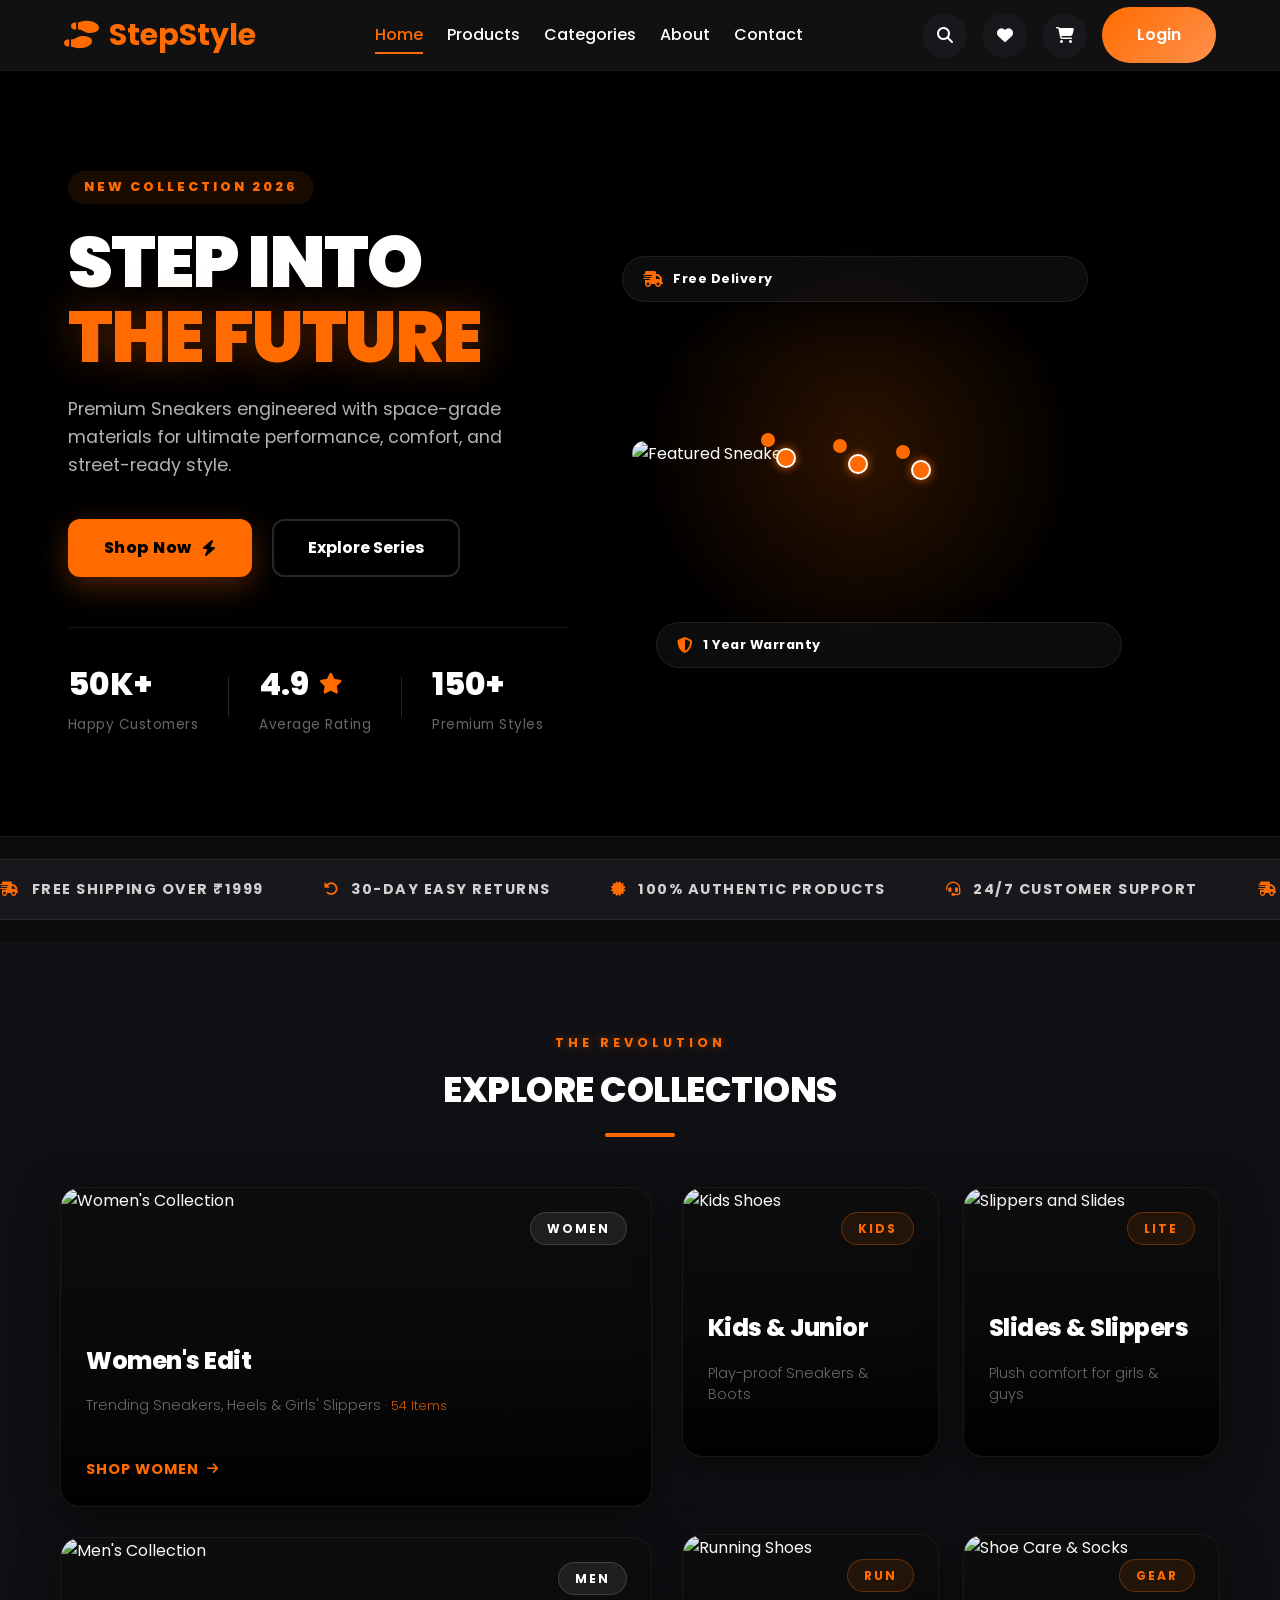
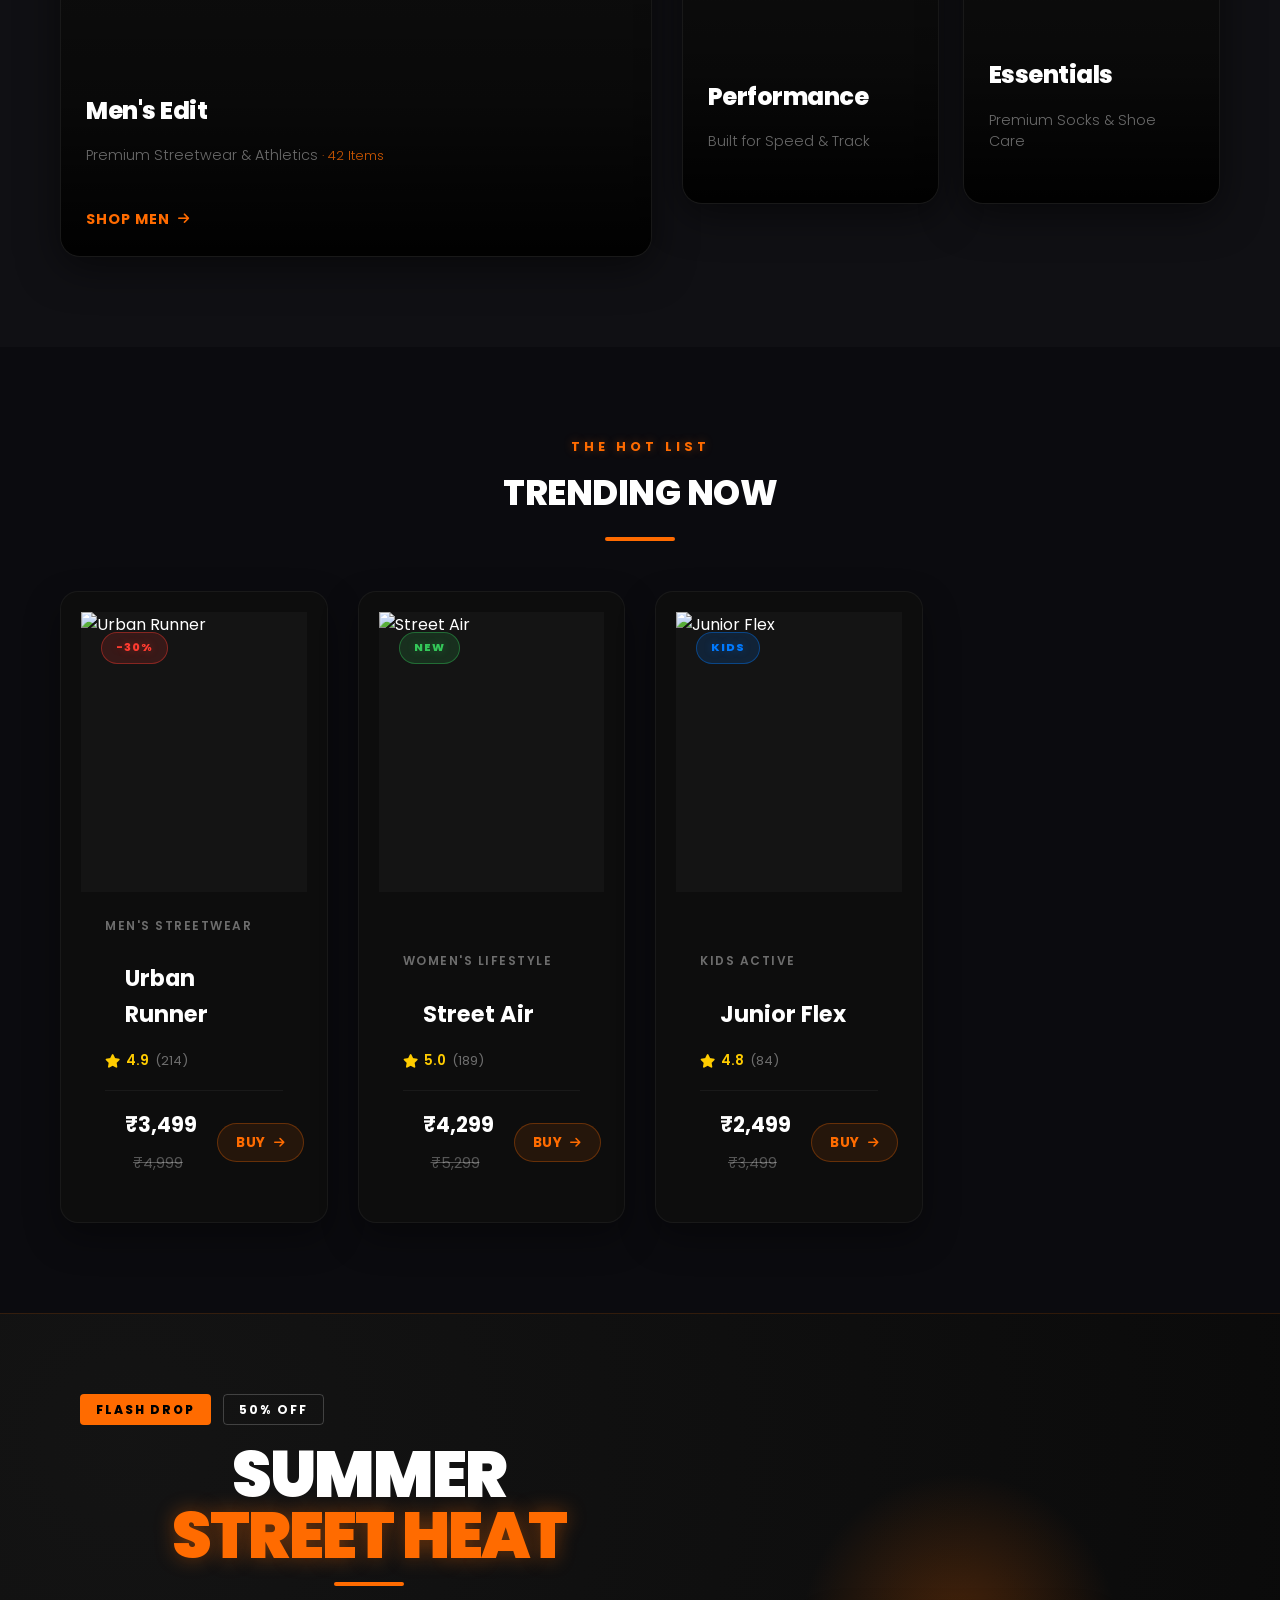
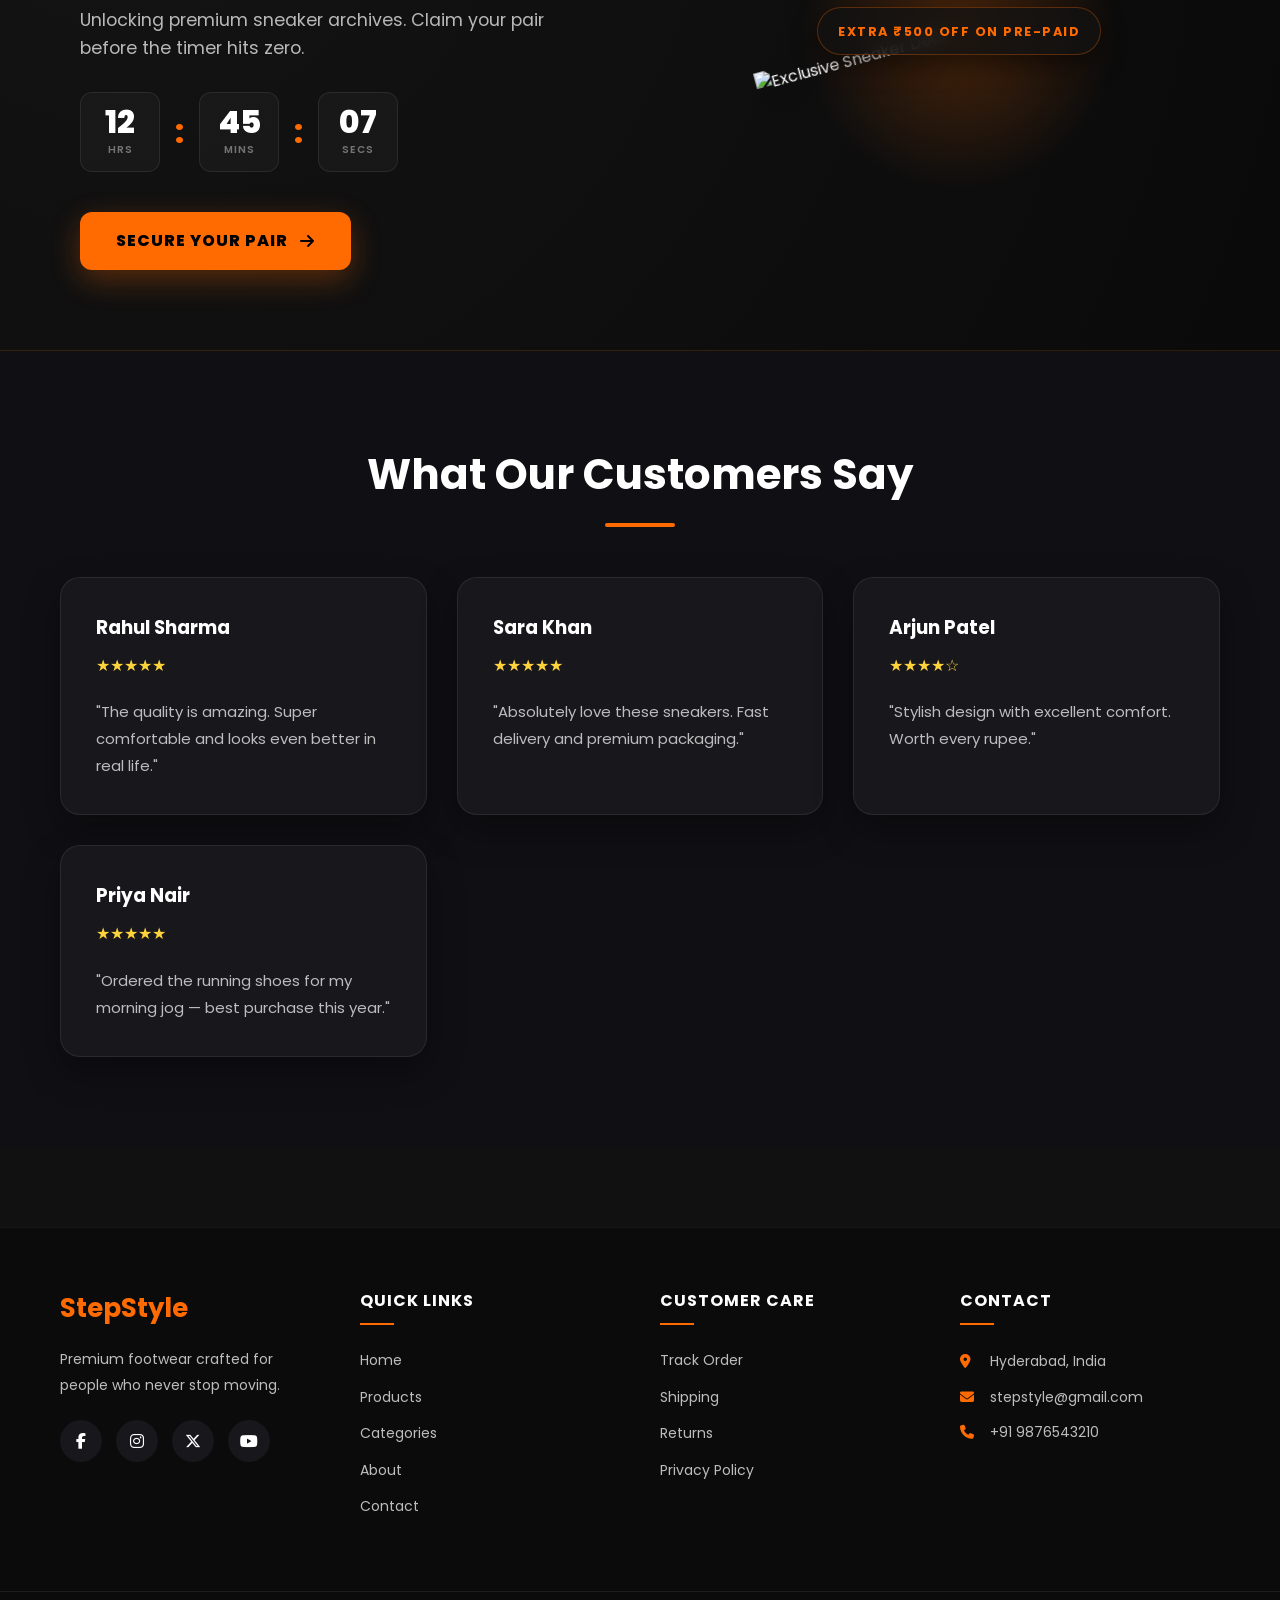
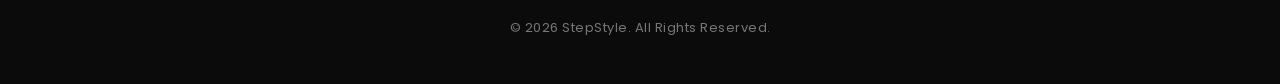
==== index.html @ 5928f80d "First submission commit" ====
<!DOCTYPE html>
<html lang="en">
<head>
    <meta charset="UTF-8">
    <meta name="viewport" content="width=device-width, initial-scale=1.0">
    <title>StepStyle | Premium Footwear</title>
    <link rel="stylesheet" href="style.css">
    <link rel="preconnect" href="https://fonts.googleapis.com">
    <link rel="preconnect" href="https://fonts.gstatic.com" crossorigin>
    <link href="https://fonts.googleapis.com/css2?family=Poppins:wght@300;400;500;600;700&display=swap" rel="stylesheet">
    <link rel="stylesheet" href="https://cdnjs.cloudflare.com/ajax/libs/font-awesome/6.5.2/css/all.min.css">
</head>
<body>

    <!-- ================= NAVBAR ================= -->
    <header class="main-header">
        <nav class="navbar" aria-label="Main Navigation">
            <div class="logo">
                <i class="fa-solid fa-shoe-prints"></i>
                <span>StepStyle</span>
            </div>

            <ul class="nav-links" id="navLinks">
                <li><a href="index.html" class="active">Home</a></li>
                <li><a href="products.html">Products</a></li>
                <li><a href="categories.html">Categories</a></li>
                <li><a href="about.html">About</a></li>
                <li><a href="contact.html">Contact</a></li>
            </ul>

            <div class="nav-actions">
                <button class="icon-btn" aria-label="Search">
                    <i class="fa-solid fa-magnifying-glass"></i>
                </button>
                <a href="wishlist.html" class="icon-btn" aria-label="Wishlist">
                    <i class="fa-solid fa-heart"></i>
                </a>
                <a href="cart.html" class="icon-btn" aria-label="Shopping Cart">
                    <i class="fa-solid fa-cart-shopping"></i>
                </a>
                <a href="login.html" class="btn login-btn">Login</a>
                <button class="menu-btn" id="menuBtn" aria-label="Toggle Menu">
                    <i class="fa-solid fa-bars"></i>
                </button>
            </div>
        </nav>
    </header>

    <!-- ================= HERO WITH INTERACTIVE HOTSPOTS ================= -->
    <section class="home-hero">
        <div class="home-hero-content">
            <span class="home-hero-tag">NEW COLLECTION 2026</span>
            <h1>Step Into<br><span class="highlight-orange">The Future</span></h1>
            <p>Premium Sneakers engineered with space-grade materials for ultimate performance, comfort, and street-ready style.</p>
            
            <div class="home-hero-buttons">
                <a href="products.html" class="btn-hero-primary">Shop Now <i class="fa-solid fa-bolt"></i></a>
                <a href="categories.html" class="btn-hero-secondary">Explore Series</a>
            </div>
            
            <div class="home-hero-stats">
                <div class="home-hero-stat">
                    <h3>50K+</h3>
                    <p>Happy Customers</p>
                </div>
                <div class="home-hero-stat-divider"></div>
                <div class="home-hero-stat">
                    <h3>4.9 <i class="fa-solid fa-star"></i></h3>
                    <p>Average Rating</p>
                </div>
                <div class="home-hero-stat-divider"></div>
                <div class="home-hero-stat">
                    <h3>150+</h3>
                    <p>Premium Styles</p>
                </div>
            </div>
        </div>

        <!-- Visual Showcase Area -->
        <div class="home-hero-visual">
            <div class="home-hero-glow"></div>
            
            <div class="hotspot-wrapper">
                <!-- Main Showcased Sneaker -->
                <img src="https://images.unsplash.com/photo-1595950653106-6c9ebd614d3a?auto=format&fit=crop&w=900&q=80" alt="Featured Sneaker" class="home-hero-shoe">
                
                <!-- Hotspot 1: Ankle Support -->
                <div class="hotspot" style="top: 28%; left: 32%;">
                    <div class="hotspot-pulse"></div>
                    <div class="hotspot-trigger"></div>
                    <div class="hotspot-tooltip">
                        <h6>Smart Ankle Collar</h6>
                        <p>Adaptive memory foam cushioning.</p>
                    </div>
                </div>

                <!-- Hotspot 2: Lacing system -->
                <div class="hotspot" style="top: 52%; left: 48%;">
                    <div class="hotspot-pulse"></div>
                    <div class="hotspot-trigger"></div>
                    <div class="hotspot-tooltip">
                        <h6>Dynamic Lacing</h6>
                        <p>Tension-distributing lock system.</p>
                    </div>
                </div>

                <!-- Hotspot 3: Sole -->
                <div class="hotspot" style="top: 76%; left: 62%;">
                    <div class="hotspot-pulse"></div>
                    <div class="hotspot-trigger"></div>
                    <div class="hotspot-tooltip">
                        <h6>Responsive Air Sole</h6>
                        <p>270-degree high-impact absorption.</p>
                    </div>
                </div>
            </div>

            <!-- Floating Badges -->
            <div class="home-floating-badge home-badge-top">
                <i class="fa-solid fa-truck-fast"></i>
                <span>Free Delivery</span>
            </div>
            <div class="home-floating-badge home-badge-bottom">
                <i class="fa-solid fa-shield-halved"></i>
                <span>1 Year Warranty</span>
            </div>
        </div>
    </section>

    <!-- ================= PREMIUM MARQUEE STRIP ================= -->
    <div class="marquee-wrapper">
        <div class="marquee">
            <div class="marquee-track">
                <span><i class="fa-solid fa-truck-fast"></i> Free Shipping Over ₹1999</span>
                <span><i class="fa-solid fa-rotate-left"></i> 30-Day Easy Returns</span>
                <span><i class="fa-solid fa-certificate"></i> 100% Authentic Products</span>
                <span><i class="fa-solid fa-headset"></i> 24/7 Customer Support</span>
                <!-- Duplicated for infinite seamless loop -->
                <span><i class="fa-solid fa-truck-fast"></i> Free Shipping Over ₹1999</span>
                <span><i class="fa-solid fa-rotate-left"></i> 30-Day Easy Returns</span>
                <span><i class="fa-solid fa-certificate"></i> 100% Authentic Products</span>
                <span><i class="fa-solid fa-headset"></i> 24/7 Customer Support</span>
            </div>
        </div>
    </div>
    
    <!-- ================= HYPER-COOL CATEGORIES ================= -->
    <section class="categories" id="categories">
        <div class="container">
            <div class="section-header-cool">
                <span class="cool-tag">THE REVOLUTION</span>
                <h2>Explore Collections</h2>
            </div>
            
            <div class="category-editorial-layout">
                <!-- LEFT SIDE: Main Featured Audiences -->
                <div class="category-main-featured">
                    <!-- Women's Collection -->
                    <article class="category-card card-half-height premium-glass">
                        <img src="https://images.unsplash.com/photo-1543163521-1bf539c55dd2?auto=format&fit=crop&w=800&q=80" alt="Women's Collection">
                        <div class="glow-overlay"></div>
                        <span class="editorial-badge">WOMEN</span>
                        <div class="category-info">
                            <h3>Women's Edit</h3>
                            <p>Trending Sneakers, Heels &amp; Girls' Slippers <span class="count">· 54 Items</span></p>
                            <a href="products.html?target=women" class="btn-link-neon">Shop Women <i class="fa-solid fa-arrow-right"></i></a>
                        </div>
                    </article>

                    <!-- Men's Collection -->
                    <article class="category-card card-half-height premium-glass">
                        <img src="https://images.unsplash.com/photo-1491553895911-0055eca6402d?auto=format&fit=crop&w=800&q=80" alt="Men's Collection">
                        <div class="glow-overlay"></div>
                        <span class="editorial-badge">MEN</span>
                        <div class="category-info">
                            <h3>Men's Edit</h3>
                            <p>Premium Streetwear &amp; Athletics <span class="count">· 42 Items</span></p>
                            <a href="products.html?target=men" class="btn-link-neon">Shop Men <i class="fa-solid fa-arrow-right"></i></a>
                        </div>
                    </article>
                </div>

                <!-- RIGHT SIDE: Specialty Sub-Grid -->
                <div class="category-sub-grid">
                    <!-- Kids & Girls Footwear -->
                    <article class="category-card premium-glass">
                        <img src="https://images.unsplash.com/photo-1519457431-44ccd64a579b?auto=format&fit=crop&w=600&q=80" alt="Kids Shoes">
                        <div class="glow-overlay"></div>
                        <span class="editorial-badge badge-sub">KIDS</span>
                        <div class="category-info">
                            <h3>Kids &amp; Junior</h3>
                            <p>Play-proof Sneakers &amp; Boots</p>
                        </div>
                    </article>

                    <!-- Slippers, Slides & Loungewear -->
                    <article class="category-card premium-glass">
                        <img src="https://images.unsplash.com/photo-1603487742131-4160ec999306?auto=format&fit=crop&w=600&q=80" alt="Slippers and Slides">
                        <div class="glow-overlay"></div>
                        <span class="editorial-badge badge-sub">LITE</span>
                        <div class="category-info">
                            <h3>Slides &amp; Slippers</h3>
                            <p>Plush comfort for girls &amp; guys</p>
                        </div>
                    </article>

                    <!-- Athletic / Running -->
                    <article class="category-card premium-glass">
                        <img src="https://images.unsplash.com/photo-1542291026-7eec264c27ff?auto=format&fit=crop&w=600&q=80" alt="Running Shoes">
                        <div class="glow-overlay"></div>
                        <span class="editorial-badge badge-sub">RUN</span>
                        <div class="category-info">
                            <h3>Performance</h3>
                            <p>Built for Speed &amp; Track</p>
                        </div>
                    </article>

                    <!-- Accessories & Care -->
                    <article class="category-card premium-glass">
                        <img src="https://images.unsplash.com/photo-1607522370275-f14206abe5d3?auto=format&fit=crop&w=600&q=80" alt="Shoe Care & Socks">
                        <div class="glow-overlay"></div>
                        <span class="editorial-badge badge-sub">GEAR</span>
                        <div class="category-info">
                            <h3>Essentials</h3>
                            <p>Premium Socks &amp; Shoe Care</p>
                        </div>
                    </article>
                </div>
            </div>
        </div>
    </section>
  
    <!-- ================= HYPER-COOL TRENDING DECK ================= -->
    <section class="products">
        <div class="container">
            <div class="section-header-cool">
                <span class="cool-tag">THE HOT LIST</span>
                <h2>Trending Now</h2>
            </div>

            <div class="product-grid">
                <!-- CARD 1: Urban Runner -->
                <article class="product-card premium-glass">
                    <div class="product-thumb">
                        <img src="https://images.unsplash.com/photo-1542291026-7eec264c27ff?auto=format&fit=crop&w=600&q=80" alt="Urban Runner">
                        <div class="glow-overlay"></div>
                        <span class="product-badge sale-badge">-30%</span>
                        
                        <div class="product-actions-panel">
                            <button class="action-circle-btn wishlist-btn" aria-label="Add to Wishlist"
                                    data-name="Urban Runner" data-price="3499" data-category="Sneakers"
                                    data-image="https://images.unsplash.com/photo-1542291026-7eec264c27ff?auto=format&fit=crop&w=600&q=80">
                                <i class="fa-solid fa-heart"></i>
                            </button>
                            <button class="action-circle-btn quick-add-btn" aria-label="Quick Add">
                                <i class="fa-solid fa-bag-shopping"></i>
                            </button>
                        </div>
                    </div>

                    <div class="product-info-cool">
                        <span class="product-category-tag">MEN'S STREETWEAR</span>
                        <h3>Urban Runner</h3>
                        <div class="stars-cool">
                            <i class="fa-solid fa-star"></i> 4.9 <span class="review-count">(214)</span>
                        </div>
                        <div class="price-row-cool">
                            <p class="price-cool">₹3,499 <span class="old-price">₹4,999</span></p>
                            <a href="product-details.html?id=1" class="btn-buy-neon">Buy <i class="fa-solid fa-arrow-right"></i></a>
                        </div>
                    </div>
                </article>

                <!-- CARD 2: Street Air -->
                <article class="product-card premium-glass">
                    <div class="product-thumb">
                        <img src="https://images.unsplash.com/photo-1595950653106-6c9ebd614d3a?auto=format&fit=crop&w=600&q=80" alt="Street Air">
                        <div class="glow-overlay"></div>
                        <span class="product-badge new-badge">NEW</span>
                        
                        <div class="product-actions-panel">
                            <button class="action-circle-btn wishlist-btn" aria-label="Add to Wishlist"
                                    data-name="Street Air" data-price="4299" data-category="Sneakers"
                                    data-image="https://images.unsplash.com/photo-1595950653106-6c9ebd614d3a?auto=format&fit=crop&w=600&q=80">
                                <i class="fa-solid fa-heart"></i>
                            </button>
                            <button class="action-circle-btn quick-add-btn" aria-label="Quick Add">
                                <i class="fa-solid fa-bag-shopping"></i>
                            </button>
                        </div>
                    </div>

                    <div class="product-info-cool">
                        <span class="product-category-tag">WOMEN'S LIFESTYLE</span>
                        <h3>Street Air</h3>
                        <div class="stars-cool">
                            <i class="fa-solid fa-star"></i> 5.0 <span class="review-count">(189)</span>
                        </div>
                        <div class="price-row-cool">
                            <p class="price-cool">₹4,299 <span class="old-price">₹5,299</span></p>
                            <a href="product-details.html?id=2" class="btn-buy-neon">Buy <i class="fa-solid fa-arrow-right"></i></a>
                        </div>
                    </div>
                </article>

                <!-- CARD 3: Junior Flex -->
                <article class="product-card premium-glass">
                    <div class="product-thumb">
                        <img src="https://images.unsplash.com/photo-1608231387042-66d1773070a5?auto=format&fit=crop&w=600&q=80" alt="Junior Flex">
                        <div class="glow-overlay"></div>
                        <span class="product-badge kids-badge">KIDS</span>
                        
                        <div class="product-actions-panel">
                            <button class="action-circle-btn wishlist-btn" aria-label="Add to Wishlist"
                                    data-name="Junior Flex" data-price="2499" data-category="Kids"
                                    data-image="https://images.unsplash.com/photo-1608231387042-66d1773070a5?auto=format&fit=crop&w=600&q=80">
                                <i class="fa-solid fa-heart"></i>
                            </button>
                            <button class="action-circle-btn quick-add-btn" aria-label="Quick Add">
                                <i class="fa-solid fa-bag-shopping"></i>
                            </button>
                        </div>
                    </div>

                    <div class="product-info-cool">
                        <span class="product-category-tag">KIDS ACTIVE</span>
                        <h3>Junior Flex</h3>
                        <div class="stars-cool">
                            <i class="fa-solid fa-star"></i> 4.8 <span class="review-count">(84)</span>
                        </div>
                        <div class="price-row-cool">
                            <p class="price-cool">₹2,499 <span class="old-price">₹3,499</span></p>
                            <a href="product-details.html?id=3" class="btn-buy-neon">Buy <i class="fa-solid fa-arrow-right"></i></a>
                        </div>
                    </div>
                </article>
            </div>
        </div>
    </section>

    <!-- ================= HYPER-COOL INTERACTIVE OFFER ================= -->
    <section class="offer-banner-cool">
        <div class="offer-split-grid">
            <!-- Left Side: Interactive Hype Copy & Countdown -->
            <div class="offer-content-cool">
                <div class="offer-badge-row">
                    <span class="offer-tag-neon">FLASH DROP</span>
                    <span class="offer-tag-outline">50% OFF</span>
                </div>
                <h2>SUMMER<br><span class="highlight-text">STREET HEAT</span></h2>
                <p>Unlocking premium sneaker archives. Claim your pair before the timer hits zero.</p>
                
                <!-- Live Countdown Timer -->
                <div class="countdown-container">
                    <div class="countdown-box">
                        <span id="hours" class="time-num">12</span>
                        <span class="time-label">HRS</span>
                    </div>
                    <div class="countdown-divider">:</div>
                    <div class="countdown-box">
                        <span id="minutes" class="time-num">45</span>
                        <span class="time-label">MINS</span>
                    </div>
                    <div class="countdown-divider">:</div>
                    <div class="countdown-box">
                        <span id="seconds" class="time-num">09</span>
                        <span class="time-label">SECS</span>
                    </div>
                </div>

                <a href="products.html?sale=true" class="btn-offer-neon">
                    Secure Your Pair <i class="fa-solid fa-arrow-right"></i>
                </a>
            </div>

            <!-- Right Side: Graphic Visual Element -->
            <div class="offer-visual-cool">
                <div class="halo-glow"></div>
                <img src="https://images.unsplash.com/photo-1606107557195-0e29a4b5b4aa?auto=format&fit=crop&w=800&q=80" alt="Exclusive Sneaker Deal" class="offer-shoe-img">
                <div class="discount-pill">
                    <span>EXTRA ₹500 OFF ON PRE-PAID</span>
                </div>
            </div>
        </div>
    </section>

    <!-- ================= REVIEWS ================= -->
    <section class="reviews">
        <div class="container">
            <h2>What Our Customers Say</h2>
            <div class="review-grid">
                <div class="review-card">
                    <h3>Rahul Sharma</h3>
                    <div class="stars">★★★★★</div>
                    <p>"The quality is amazing. Super comfortable and looks even better in real life."</p>
                </div>
                <div class="review-card">
                    <h3>Sara Khan</h3>
                    <div class="stars">★★★★★</div>
                    <p>"Absolutely love these sneakers. Fast delivery and premium packaging."</p>
                </div>
                <div class="review-card">
                    <h3>Arjun Patel</h3>
                    <div class="stars">★★★★☆</div>
                    <p>"Stylish design with excellent comfort. Worth every rupee."</p>
                </div>
                <div class="review-card">
                    <h3>Priya Nair</h3>
                    <div class="stars">★★★★★</div>
                    <p>"Ordered the running shoes for my morning jog — best purchase this year."</p>
                </div>
            </div>
        </div>
    </section>

    <!-- ================= FOOTER ================= -->
    <footer class="main-footer">
        <div class="footer-container">
            <div class="footer-box">
                <h2>StepStyle</h2>
                <p>Premium footwear crafted for people who never stop moving.</p>
                <div class="social-icons">
                    <a href="#" aria-label="Facebook"><i class="fab fa-facebook-f"></i></a>
                    <a href="#" aria-label="Instagram"><i class="fab fa-instagram"></i></a>
                    <a href="#" aria-label="Twitter"><i class="fab fa-x-twitter"></i></a>
                    <a href="#" aria-label="YouTube"><i class="fab fa-youtube"></i></a>
                </div>
            </div>
            <div class="footer-box">
                <h3>Quick Links</h3>
                <a href="index.html">Home</a>
                <a href="products.html">Products</a>
                <a href="categories.html">Categories</a>
                <a href="about.html">About</a>
                <a href="contact.html">Contact</a>
            </div>
            <div class="footer-box">
                <h3>Customer Care</h3>
                <a href="#">Track Order</a>
                <a href="#">Shipping</a>
                <a href="#">Returns</a>
                <a href="#">Privacy Policy</a>
            </div>
            <div class="footer-box">
                <h3>Contact</h3>
                <p><i class="fa-solid fa-location-dot"></i> Hyderabad, India</p>
                <p><i class="fa-solid fa-envelope"></i> stepstyle@gmail.com</p>
                <p><i class="fa-solid fa-phone"></i> +91 9876543210</p>
            </div>
        </div>
        <hr>
        <p class="copyright">© 2026 StepStyle. All Rights Reserved.</p>
    </footer>

    <script src="script.js"></script>
</body>
</html>
---- style.css ----
/*==================================================
            STEPSTYLE PREMIUM CSS
            COMPLETE UNIFIED STYLESHEET
==================================================*/

@import url('https://fonts.googleapis.com/css2?family=Poppins:wght@300;400;500;600;700;800&display=swap');

/*====================
        RESET
=====================*/
*{ margin: 0; padding: 0; box-sizing: border-box; }
html{ scroll-behavior: smooth; }
body{ font-family: 'Poppins', sans-serif; background: #0B0B0F; color: #ffffff; overflow-x: hidden; }

:root{
    --primary: #ff6b00;
    --primary-light: #ff914d;
    --dark: #0B0B0F;
    --card: #17171C;
    --card2: #1F1F25;
    --text: #ffffff;
    --gray: #bdbdbd;
    --border: rgba(255, 255, 255, .08);
    --shadow: 0 15px 35px rgba(0, 0, 0, .35);
}

.container{ width: 90%; max-width: 1280px; margin: auto; }
section{ padding: 90px 0; }
img{ width: 100%; display: block; }
a{ text-decoration: none; }
ul{ list-style: none; }
h1, h2, h3{ font-weight: 700; }
p{ color: var(--gray); line-height: 1.7; }

/*====================
        NAVBAR
=====================*/
.main-header{
    position: fixed; top: 0; left: 0; width: 100%; z-index: 999;
    background: rgba(11, 11, 15, .80);
    backdrop-filter: blur(18px);
    -webkit-backdrop-filter: blur(18px);
    border-bottom: 1px solid var(--border);
}
.navbar{
    width: 90%; max-width: 1280px; margin: auto; height: 80px;
    display: flex; justify-content: space-between; align-items: center;
}
.logo{ display: flex; align-items: center; gap: 10px; color: var(--primary); font-size: 30px; font-weight: 700; }
.logo i{ font-size: 28px; }
.nav-links{ display: flex; gap: 35px; }
.nav-links a{ color: white; position: relative; transition: .3s; font-weight: 500; }
.nav-links a::after{
    content: ""; position: absolute; left: 0; bottom: -8px; width: 0; height: 2px;
    background: var(--primary); transition: .3s;
}
.nav-links a:hover{ color: var(--primary); }
.nav-links a:hover::after, .nav-links a.active::after{ width: 100%; }
.nav-links a.active{ color: var(--primary); }
.nav-actions{ display: flex; align-items: center; gap: 15px; }
.icon-btn{
    width: 45px; height: 45px; border: none; border-radius: 50%; background: var(--card);
    color: white; cursor: pointer; transition: .35s; display: inline-flex;
    justify-content: center; align-items: center; font-size: 16px;
}
.icon-btn:hover{ background: var(--primary); transform: translateY(-3px); }
.login-btn{
    padding: 12px 28px; border: none; border-radius: 50px;
    background: linear-gradient(135deg, var(--primary), var(--primary-light));
    color: white; cursor: pointer; font-weight: 600; transition: .35s; text-align: center;
}
.login-btn:hover{ transform: translateY(-4px); box-shadow: 0 15px 30px rgba(255, 107, 0, .35); }
.menu-btn{ display: none; color: white; font-size: 24px; background: none; border: none; cursor: pointer; }

@media(max-width: 900px){
    .menu-btn{ display: block; }
    .nav-links{
        position: fixed; top: 80px; left: 0; width: 100%; background: #101014;
        flex-direction: column; align-items: center; gap: 0;
        max-height: 0; overflow: hidden; transition: .35s;
    }
    .nav-links.active{ max-height: 400px; padding: 20px 0; }
    .nav-links li{ width: 100%; text-align: center; padding: 12px 0; }
}

/*====================
    MARQUEE STRIP
=====================*/
.marquee{
    background: var(--card);
    border-top: 1px solid var(--border);
    border-bottom: 1px solid var(--border);
    overflow: hidden;
    padding: 18px 0;
}
.marquee-track{ display: flex; gap: 60px; width: max-content; animation: scroll-marquee 22s linear infinite; }
.marquee-track span{
    display: flex; align-items: center; gap: 10px; font-size: 14px; font-weight: 500;
    color: var(--gray); white-space: nowrap;
}
.marquee-track span i{ color: var(--primary); }
@keyframes scroll-marquee{ from{ transform: translateX(0); } to{ transform: translateX(-50%); } }

/*====================
       BUTTONS
=====================*/
.btn{
    display: inline-block; padding: 15px 35px; border-radius: 50px; font-weight: 600;
    transition: .35s; cursor: pointer; text-align: center;
    background: linear-gradient(135deg, var(--primary), var(--primary-light));
    color: white; border: none;
}
.btn:hover{ transform: translateY(-4px); box-shadow: 0 15px 30px rgba(255, 107, 0, .35); }

.btn-outline{
    display: inline-block; padding: 15px 35px; border-radius: 50px; font-weight: 600;
    text-align: center; cursor: pointer; transition: .35s;
    border: 2px solid white; color: white; background: transparent;
}
.btn-outline:hover{ background: white; color: black; transform: translateY(-4px); }

/*====================
      SECTION TITLE
=====================*/
section h2{ text-align: center; font-size: 42px; margin-bottom: 50px; position: relative; }
section h2::after{
    content: ""; width: 70px; height: 4px; background: var(--primary);
    display: block; margin: 15px auto 0; border-radius: 20px;
}

/*====================
     CATEGORIES
=====================*/
.categories{ background: #101014; }
.category-grid{ display: grid; grid-template-columns: repeat(auto-fit, minmax(280px, 1fr)); gap: 30px; }
.category-card{
    position: relative; background: var(--card); border-radius: 20px; overflow: hidden;
    transition: .35s; border: 1px solid var(--border); box-shadow: var(--shadow); cursor: pointer;
}
.category-card:hover{ transform: translateY(-12px); }
.category-card img{ width: 100%; height: 240px; object-fit: cover; transition: .4s; }
.category-card:hover img{ transform: scale(1.08); }
.category-info{ padding: 20px; }
.category-info h3{ padding: 0 0 5px; font-size: 22px; }
.category-info p{ margin-bottom: 15px; font-size: 14px; }

/*====================
     PRODUCTS
=====================*/
.products{ background: #0B0B0F; }
.product-grid{ display: grid; grid-template-columns: repeat(auto-fit, minmax(280px, 1fr)); gap: 35px; }
.product-card{
    position: relative; background: var(--card); border-radius: 22px; overflow: hidden;
    border: 1px solid var(--border); transition: .35s; box-shadow: var(--shadow); cursor: pointer;
}
.product-card:hover{ transform: translateY(-12px); box-shadow: 0 25px 45px rgba(255, 107, 0, .15); }
.product-card img{ width: 100%; height: 280px; object-fit: cover; transition: .45s; }
.product-card:hover img{ transform: scale(1.08); }
.product-card h3{ font-size: 24px; padding: 20px 20px 10px; }
.price{ color: var(--primary); font-size: 24px; font-weight: 700; padding: 0 20px; }
.rating{ padding: 15px 20px; color: #FFD43B; font-size: 18px; }
.product-card .btn{ margin: 20px; }
.product-info{ padding-bottom: 20px; }
.product-card p{ padding: 0 20px; }

.product-thumb{ position: relative; overflow: hidden; }
.wishlist-btn{
    position: absolute; top: 15px; right: 15px; width: 42px; height: 42px; border: none;
    border-radius: 50%; background: rgba(255,255,255,.92); color: #333; cursor: pointer;
    font-size: 16px; display: flex; align-items: center; justify-content: center; transition: .3s; z-index: 5;
}
.wishlist-btn:hover{ background: var(--primary); color: white; transform: scale(1.1); }
.wishlist-btn.active{ color: #ff3b30; }
.stars{ color: #FFD43B; padding: 15px 20px 0; font-size: 16px; }

.category-tag{
    display: inline-block; color: var(--primary); font-size: 12px; font-weight: 600;
    text-transform: uppercase; padding: 15px 20px 0;
}
.price-row{ display: flex; justify-content: space-between; align-items: center; padding: 10px 20px 0; }
.add-to-cart-btn{
    border: none; background: var(--primary); color: white; padding: 10px 18px;
    border-radius: 50px; cursor: pointer; font-weight: 600; transition: .3s;
}
.add-to-cart-btn:hover{ background: var(--primary-light); }
.view-btn{ margin: 15px 20px 20px; width: calc(100% - 40px); }
.no-products, .no-results, .empty-message{
    text-align: center; grid-column: 1 / -1; padding: 40px 0; color: var(--gray);
}

.category-card::before, .product-card::before{
    content: ""; position: absolute; inset: 0;
    background: linear-gradient(transparent, rgba(255, 255, 255, .02));
    opacity: 0; transition: .35s; pointer-events: none;
}
.category-card:hover::before, .product-card:hover::before{ opacity: 1; }

/*====================
     OFFER BANNER
=====================*/
.offer-banner h2{ font-size: 52px; color: white; margin-bottom: 20px; }
.offer-banner p{ color: white; font-size: 20px; margin-bottom: 30px; }
.offer .btn, .offer-banner .btn{ background: white; color: black; }
.offer .btn:hover, .offer-banner .btn:hover{ background: black; color: white; }

/*====================
      REVIEWS
=====================*/
.reviews{ background: #101014; }
.review-grid{ display: grid; grid-template-columns: repeat(auto-fit, minmax(280px, 1fr)); gap: 30px; }
.review-card{
    background: var(--card); border-radius: 20px; padding: 35px; border: 1px solid var(--border);
    transition: .35s; box-shadow: var(--shadow);
}
.review-card:hover{ transform: translateY(-10px); }
.review-card h3{ color: white; margin-bottom: 10px; }
.review-card .stars{ padding: 0; margin-bottom: 20px; }
.review-card p{ font-size: 15px; line-height: 1.8; }

/*====================
        FOOTER
=====================*/
.main-footer{ background: #090909; border-top: 1px solid var(--border); padding: 80px 0 0; }
.footer-container{
    width: 90%; max-width: 1280px; margin: 0 auto;
    display: grid; grid-template-columns: 1.5fr 1fr 1fr 1.2fr; gap: 50px;
}
.footer-box h2{ color: var(--primary); font-size: 26px; margin-bottom: 18px; }
.footer-box h3{
    color: white; font-size: 16px; text-transform: uppercase; letter-spacing: 1px;
    margin-bottom: 24px; position: relative; padding-bottom: 12px;
}
.footer-box h3::after{ content: ""; position: absolute; left: 0; bottom: 0; width: 34px; height: 2px; background: var(--primary); }
.footer-box p{ font-size: 14px; line-height: 1.8; margin-bottom: 10px; }
.footer-box a{ display: block; color: var(--gray); font-size: 14px; margin-bottom: 14px; transition: .3s; }
.footer-box a:hover{ color: var(--primary); padding-left: 6px; }
.footer-box p i{ color: var(--primary); width: 18px; margin-right: 8px; }
.social-icons{ display: flex; gap: 14px; margin-top: 22px; }
.social-icons a{
    width: 42px; height: 42px; display: flex; justify-content: center; align-items: center;
    border-radius: 50%; background: var(--card); color: white; font-size: 16px; margin-bottom: 0; transition: .3s;
}
.social-icons a:hover{ background: var(--primary); color: white; transform: translateY(-4px); padding-left: 0; }
.main-footer hr{ border: none; border-top: 1px solid var(--border); margin-top: 60px; }
.copyright{ text-align: center; padding: 25px 20px; color: #777; font-size: 13px; letter-spacing: .5px; }

@media(max-width: 900px){ .footer-container{ grid-template-columns: repeat(2, 1fr); gap: 40px; } }
@media(max-width: 600px){
    .footer-container{ grid-template-columns: 1fr; text-align: center; gap: 45px; }
    .footer-box h3::after{ left: 50%; transform: translateX(-50%); }
    .footer-box a:hover{ padding-left: 0; }
    .social-icons{ justify-content: center; }
}

/*====================
   BACK TO TOP BUTTON
=====================*/
.back-to-top.show{ opacity: 1; visibility: visible; }
.back-to-top:hover{ transform: translateY(-5px); }

/*==================================
        PRODUCTS PAGE
==================================*/
.page-title h1{ font-size: 52px; color: #fff; }
.page-title p{ color: #bdbdbd; margin-top: 10px; }
.filters select{
    padding: 15px 25px; border-radius: 50px; background: #17171C; color: white;
    border: 1px solid var(--border); cursor: pointer;
}
.search-box input{
    width: 100%; padding: 15px 50px 15px 20px; background: #17171C; border: 1px solid var(--border);
    color: white; border-radius: 50px; outline: none;
}
.search-box input:focus{ border-color: var(--primary); }
.search-box button{
    position: absolute; right: 8px; top: 50%; transform: translateY(-50%); width: 38px; height: 38px;
    border: none; border-radius: 50%; background: var(--primary); color: white; cursor: pointer;
    display: flex; align-items: center; justify-content: center;
}

/*==================================
        CATEGORY PAGE
==================================*/
.category-banner h1{ font-size: 60px; }
.category-grid{ margin-top: 60px; }

/*==================================
        PRODUCT DETAILS
==================================*/
.product-details{ width: 90%; max-width: 1300px; margin: 140px auto; display: grid; grid-template-columns: 1fr 1fr; gap: 60px; align-items: center; }
.product-gallery{ background: #17171C; padding: 30px; border-radius: 25px; }
.main-image{ width: 100%; height: 500px; object-fit: contain; }
.product-info h1{ font-size: 48px; margin-bottom: 20px; }
.product-info .price{ font-size: 38px; margin-bottom: 20px; padding: 0; }
.product-info p{ margin-bottom: 30px; padding: 0; }
.sizes{ display: flex; gap: 15px; margin-bottom: 30px; }
.sizes button{
    width: 55px; height: 55px; border: none; border-radius: 12px; background: #17171C;
    color: white; cursor: pointer; transition: .3s;
}
.sizes button:hover{ background: #ff6b00; }
.action-buttons{ display: flex; gap: 15px; flex-wrap: wrap; }
.cart-btn, .buy-btn{
    border: none; padding: 16px 32px; border-radius: 50px; cursor: pointer; font-weight: 600; transition: .3s;
}
.cart-btn{ background: #24242d; color: white; }
.cart-btn:hover{ background: #34343f; }
.buy-btn{ background: linear-gradient(135deg, var(--primary), var(--primary-light)); color: white; }
.buy-btn:hover{ transform: translateY(-4px); box-shadow: 0 15px 30px rgba(255, 107, 0, .35); }

/*==================================
        ABOUT PAGE
==================================*/
.about-section{ width: 90%; max-width: 1280px; margin: 130px auto; }
.about-container{ display: grid; grid-template-columns: 1fr 1fr; gap: 60px; align-items: center; }
.about-container img{ border-radius: 25px; }
.about-container h2{ text-align: left; margin-bottom: 25px; }
.about-container h2::after{ margin: 15px 0; }
.about-container p{ margin-bottom: 20px; }
.feature-grid{ margin-top: 60px; display: grid; grid-template-columns: repeat(auto-fit, minmax(240px, 1fr)); gap: 25px; }
.feature:hover{ transform: translateY(-8px); }
.feature i{ font-size: 42px; color: #ff6b00; margin-bottom: 20px; }
.stats-container{ display: flex; flex-wrap: wrap; justify-content: center; gap: 60px; }
.stat-item h2{ font-size: 48px; color: white; }
.stat-item p{ color: white; }

/*==================================
        CONTACT PAGE
==================================*/
.contact-card i{ font-size: 35px; color: #ff6b00; margin-bottom: 15px; }
.contact-form{ background: #17171C; padding: 40px; border-radius: 20px; max-width: 700px; margin: 40px auto 0; }
.contact-form input, .contact-form textarea{
    width: 100%; padding: 18px; margin-bottom: 20px; border: none; border-radius: 12px;
    background: #24242d; color: white; outline: none;
}
.contact-form textarea{ resize: none; height: 180px; }
.contact-form button{ border: none; }
.offer h2{ color: white; font-size: 38px; margin-bottom: 15px; }
.offer p{ color: white; margin-bottom: 25px; }
.newsletter-form input{ flex: 1; min-width: 240px; padding: 16px 20px; border-radius: 50px; border: none; outline: none; }

/*==================================
        LOGIN & SIGNUP
==================================*/
.auth-section{
    min-height: 100vh; display: flex; justify-content: center; align-items: center;
    padding: 120px 20px; background: linear-gradient(135deg, #0f0f0f, #191919);
}
.auth-box{
    width: 100%; max-width: 450px; background: #17171C; padding: 45px; border-radius: 25px;
    border: 1px solid var(--border); box-shadow: 0 20px 40px rgba(0, 0, 0, .35);
}
.auth-box h1{ text-align: center; margin-bottom: 10px; font-size: 40px; }
.auth-box p{ text-align: center; color: #aaa; margin-bottom: 30px; }
.auth-box input{
    width: 100%; padding: 16px; margin-bottom: 18px; background: #24242d; color: white;
    border: none; border-radius: 12px; outline: none;
}
.auth-box button{ width: 100%; border: none; }
.auth-box a{ color: #ff6b00; text-decoration: none; }
.auth-switch{ margin-top: 20px; text-align: center; }

/*==================================
              CART
==================================*/
.cart-card img{ width: 100px; height: 100px; object-fit: contain; border-radius: 10px; }
.cart-card h3{ margin-bottom: 8px; }
.cart-summary h2{ margin-bottom: 20px; }

/*==================================
             WISHLIST
==================================*/
.empty-cart .btn{ margin-top: 20px; }

/*==================================
            CHECKOUT
==================================*/
.checkout-section{ width: 90%; max-width: 1200px; margin: 130px auto; }
.back-link{ color: var(--gray); display: flex; align-items: center; gap: 8px; }
.back-link:hover{ color: var(--primary); }
.checkout-box h2{ margin-bottom: 25px; text-align: left; }
.checkout-box h2::after{ display: none; }
.checkout-box input{
    width: 100%; padding: 16px; margin-bottom: 20px; background: #24242d; border: none;
    border-radius: 10px; color: white;
}
.place-order{
    width: 100%; border: none; background: linear-gradient(135deg, var(--primary), var(--primary-light));
    color: white; padding: 16px; border-radius: 50px; font-weight: 600; cursor: pointer; margin-top: 20px;
}
.order-item img{ width: 55px; height: 55px; object-fit: contain; border-radius: 8px; }

/*==================================
             LOADER
==================================*/
.loader::after{
    content: ""; width: 70px; height: 70px; border-radius: 50%;
    border: 6px solid rgba(255, 255, 255, .15); border-top: 6px solid #ff6b00;
    animation: spin 1s linear infinite;
}
@keyframes spin{ to{ transform: rotate(360deg); } }

/*==================================
            RESPONSIVE
==================================*/
@media(max-width: 900px){
    .product-details, .about-container, .contact-container, .checkout-container{ grid-template-columns: 1fr; }
    .main-image{ height: 350px; }
    .category-banner h1, .page-title h1{ font-size: 40px; }
    .auth-box{ padding: 30px; }
}

@media(max-width: 768px){
    .hero h1{ font-size: 48px; }
    .newsletter-form input{ width: 100%; }
}
/*====================
   CATEGORY & PRODUCT — HOVER POLISH
=====================*/
.category-overlay i{
    font-size: 40px;
    color: var(--primary);
}
.category-card:hover .category-overlay{ opacity: 1; }

.count{
    color: var(--primary);
    font-size: 13px;
}

.review-count{
    color: var(--gray);
    font-size: 13px;
}

.product-thumb:hover .quick-add{ transform: translateY(0); }
.price span{
    display: inline-block;
    font-size: 15px;
    font-weight: 400;
    color: var(--gray);
    text-decoration: line-through;
    margin-left: 8px;
}


.filters select {
    padding: 10px 16px;
}

.hero-glow {
    position: absolute;
    top: 50%;
    right: 8%;
    width: 480px;
    height: 480px;
    background: radial-gradient(circle, rgba(255,95,31,0.35) 0%, transparent 70%);
    transform: translateY(-50%);
    pointer-events: none;
    z-index: 0;
}


fp4 { transform: rotate(8deg) translateY(-10px); animation-delay: 1.2s; }

@keyframes stepIn {
    from { opacity: 0; }
    to { opacity: 0.7; }
}



.hero h1 {
    font-family: 'Anton', sans-serif;
    font-size: clamp(48px, 7vw, 88px);
    line-height: 0.95;
    letter-spacing: 1px;
    margin: 14px 0 20px;
    color: #f5f1ea;
}

.hero h1 span {
    color: #ff5f1f;
    -webkit-text-stroke: 1px #ff5f1f;
}

.hero p {
    font-size: 17px;
    color: #b8b6b0;
    max-width: 420px;
    margin-bottom: 32px;
}


.btn-outline-hero:hover {
    background: #f5f1ea;
    color: #0d0d10;
}


.hero-shoe img {
    width: 100%;
    border-radius: 16px;
    box-shadow: 0 30px 60px rgba(0,0,0,0.5);
}


@keyframes float {
    0%, 100% { transform: translateY(-50%) rotate(-8deg); }
    50% { transform: translateY(-58%) rotate(-6deg); }
}

@media (max-width: 900px) {

    @keyframes float { 0%,100% { transform: none; } 50% { transform: translateY(-8px); } }
}

@media (prefers-reduced-motion: reduce) {
    .hero-shoe, .fp { animation: none; opacity: 1; }
}

.cat-hero .hero-overlay {
    position: absolute;
    inset: 0;
    background: linear-gradient(180deg, rgba(11,11,15,.55) 0%, rgba(11,11,15,.88) 100%);
}

.cat-hero .hero-content {
    position: relative;
    z-index: 2;
    max-width: 640px;
    margin: 0 auto;
}

.cat-hero .hero-tag {
    color: var(--primary);
    letter-spacing: 3px;
    font-size: 13px;
    font-weight: 600;
}

.cat-hero h1 {
    font-size: 56px;
    margin: 14px 0 16px;
    color: #fff;
}

.cat-hero h1 span {
    color: var(--primary);
}

.cat-hero p {
    font-size: 17px;
    margin-bottom: 30px;
}


.cat-hero-strip span {
    display: flex;
    align-items: center;
    gap: 8px;
    background: rgba(23,23,28,.85);
    backdrop-filter: blur(8px);
    border: 1px solid var(--border);
    padding: 10px 20px;
    border-radius: 50px;
    font-size: 14px;
    font-weight: 500;
    color: #fff;
    transition: .3s;
}

.cat-hero-strip span:hover {
    border-color: var(--primary);
    color: var(--primary);
    transform: translateY(-3px);
}

.cat-hero-strip i {
    color: var(--primary);
    font-size: 14px;
}


.cat-hero-stats h3 {
    font-size: 32px;
    color: var(--primary);
    display: flex;
    align-items: center;
    justify-content: center;
    gap: 6px;
}

.cat-hero-stats h3 i {
    font-size: 18px;
    color: #FFD43B;
}

.cat-hero-stats p {
    font-size: 13px;
    color: var(--gray);
    margin-top: 4px;
}


@media (max-width: 768px) {
    .cat-hero h1 { font-size: 38px; }
    .cat-hero-stats h3 { font-size: 24px; }
}
.home-hero {
    min-height: 640px;
    display: flex;
    align-items: center;
    justify-content: space-between;
    gap: 40px;
    padding-top: 130px;
    padding-bottom: 60px;
    background: var(--dark);
}

.home-hero-content {
    max-width: 650px;
    padding-left: 5%;
}

.home-hero-tag {
    color: var(--primary);
    letter-spacing: 3px;
    font-size: 13px;
    font-weight: 600;
}

.home-hero h1 {
    font-size: clamp(36px, 5vw, 64px);
    line-height: 1.1;
    margin: 14px 0 20px;
    color: #fff;
}

.home-hero p {
    font-size: 18px;
    margin-bottom: 35px;
}

.home-hero-buttons {
    display: flex;
    gap: 20px;
    flex-wrap: wrap;
}

.home-hero-stats {
    display: flex;
    gap: 40px;
    margin-top: 45px;
    flex-wrap: wrap;
}

.home-hero-stat h3 {
    font-size: 30px;
    color: var(--primary);
    display: flex;
    align-items: center;
    gap: 6px;
}

.home-hero-stat h3 i { font-size: 18px; color: #FFD43B; }

.home-hero-stat p {
    font-size: 13px;
    color: var(--gray);
    margin-top: 4px;
}

.home-hero-visual {
    position: relative;
    flex: 1;
    max-width: 480px;
    display: flex;
    align-items: center;
    justify-content: center;
    padding-right: 5%;
}

.home-hero-glow {
    position: absolute;
    width: 340px;
    height: 340px;
    background: radial-gradient(circle, rgba(255,107,0,.35), transparent 70%);
    border-radius: 50%;
    filter: blur(10px);
    animation: pulse-glow 4s ease-in-out infinite;
}

@keyframes pulse-glow {
    0%, 100% { transform: scale(1); opacity: .8; }
    50% { transform: scale(1.08); opacity: 1; }
}

.home-hero-shoe {
    position: relative;
    width: 100%;
    max-width: 420px;
    filter: drop-shadow(0 25px 40px rgba(0,0,0,.5));
    animation: float-shoe 5s ease-in-out infinite;
    border-radius: 20px;
}

@keyframes float-shoe {
    0%, 100% { transform: translateY(0px) rotate(-2deg); }
    50% { transform: translateY(-18px) rotate(2deg); }
}

.home-floating-badge {
    position: absolute;
    display: flex;
    align-items: center;
    gap: 10px;
    background: rgba(23,23,28,.9);
    backdrop-filter: blur(10px);
    border: 1px solid var(--border);
    padding: 12px 18px;
    border-radius: 50px;
    box-shadow: var(--shadow);
    font-size: 13px;
    font-weight: 600;
}

.home-floating-badge i { color: var(--primary); font-size: 16px; }
.home-badge-top { top: 10%; left: -10px; animation: float-badge 4s ease-in-out infinite; }
.home-badge-bottom { bottom: 12%; right: -10px; animation: float-badge 4s ease-in-out infinite reverse; }

@keyframes float-badge {
    0%, 100% { transform: translateY(0); }
    50% { transform: translateY(-12px); }
}

@media (max-width: 1024px) {
    .home-hero-visual { display: none; }
}

@media (max-width: 768px) {
    .home-hero { flex-direction: column; text-align: center; padding-top: 110px; padding-bottom: 50px; min-height: auto; }
    .home-hero-content { padding-left: 20px; padding-right: 20px; }
    .home-hero-stats { justify-content: center; gap: 25px; }
    .home-hero-buttons { justify-content: center; }
}
/* ==========================================================================
   ADVANCED ABOUT PAGE DESIGN RULES
   ========================================================================== */

/* Typography & Layout Shared Bases */
.section-title {
    font-size: 2.5rem;
    color: var(--text-white, #fff);
    text-align: center;
    position: relative;
    margin-bottom: 50px;
    font-weight: 700;
}

.section-title::after {
    content: '';
    position: absolute;
    bottom: -12px;
    left: 50%;
    transform: translateX(-50%);
    width: 60px;
    height: 4px;
    background: var(--primary, #ff6b00);
    border-radius: 2px;
}

/* About Company Block Improvements */
.about-image-wrapper {
    position: relative;
    overflow: hidden;
    border-radius: 16px;
}

.about-image-wrapper::before {
    content: '';
    position: absolute;
    inset: 0;
    border: 2px solid var(--primary, #ff6b00);
    border-radius: 16px;
    transform: translate(12px, 12px);
    z-index: -1;
    transition: transform 0.4s ease;
}

.about-container:hover .about-image-wrapper::before {
    transform: translate(0px, 0px);
}

.about-text-content h2 {
    font-size: 2.8rem;
    font-weight: 700;
    background: linear-gradient(90deg, #fff, var(--text-gray, #a0a0ab));
    -webkit-background-clip: text;
    background-clip: text; /* Standard property for modern browsers */
    -webkit-text-fill-color: transparent;
}

.about-text-content .explore-btn {
    display: inline-block;
    margin-top: 15px;
    padding: 12px 30px;
    background: var(--primary, #ff6b00);
    color: #fff;
    font-weight: 500;
    border-radius: 6px;
    transition: all 0.3s ease;
}

.about-text-content .explore-btn:hover {
    background: var(--primary-hover, #e05e00);
    transform: translateY(-2px);
    box-shadow: 0 5px 15px rgba(255, 107, 0, 0.4);
}

/* Mission / Vision / Values Cards refinement */
.feature-icon-box {
    width: 70px;
    height: 70px;
    background: rgba(255, 107, 0, 0.1);
    border-radius: 50%;
    display: flex;
    align-items: center;
    justify-content: center;
    margin: 0 auto 20px;
    transition: background 0.3s ease;
}

.feature:hover .feature-icon-box {
    background: var(--primary, #ff6b00);
}

.feature:hover .feature-icon-box i {
    color: #fff !important;
}

/* Why Choose Us Section Refactoring */
.why-choose-us {
    padding: 80px 0;
    background: #09090b;
}

.perks-grid {
    display: grid;
    grid-template-columns: repeat(auto-fit, minmax(280px, 1fr));
    gap: 30px;
    max-width: 1200px;
    margin: 0 auto;
    padding: 0 20px;
}

.perk-card {
    background: var(--card-bg, #17171c);
    padding: 40px 30px;
    border-radius: 12px;
    text-align: center;
    border: 1px solid rgba(255, 255, 255, 0.03);
    transition: all 0.3s cubic-bezier(0.25, 0.8, 0.25, 1);
}

.perk-card:hover {
    transform: translateY(-8px);
    border-color: rgba(255, 107, 0, 0.3);
    box-shadow: 0 15px 30px rgba(0, 0, 0, 0.4);
}

.perk-card i {
    font-size: 42px;
    color: var(--primary, #ff6b00);
    margin-bottom: 20px;
}

.perk-card h3 {
    color: var(--text-white, #fff);
    font-size: 1.4rem;
    margin-bottom: 12px;
}

.perk-card p {
    color: var(--text-gray, #a0a0ab);
    font-size: 0.95rem;
    line-height: 1.6;
}

/* Stats Section Layout Cleanup */
.stats-section {
    padding: 60px 0;
    background: linear-gradient(90deg, #111115 0%, #1c1c24 50%, #111115 100%);
    border-top: 1px solid rgba(255, 255, 255, 0.05);
    border-bottom: 1px solid rgba(255, 255, 255, 0.05);
}

.stat-number {
    display: block;
    font-size: 3.5rem;
    font-weight: 700;
    color: var(--primary, #ff6b00);
    line-height: 1.1;
    margin-bottom: 5px;
}

/* Team Section Layout Refactoring */
.team-section {
    padding: 90px 0;
    background: var(--bg-dark, #0f0f12);
}

.team-grid {
    display: grid;
    grid-template-columns: repeat(auto-fit, minmax(280px, 1fr));
    gap: 35px;
    max-width: 1200px;
    margin: 0 auto;
    padding: 0 20px;
}

.team-card {
    background: var(--card-bg, #17171c);
    border-radius: 16px;
    padding: 35px 25px;
    text-align: center;
    border: 1px solid rgba(255, 255, 255, 0.02);
    transition: all 0.3s ease;
}

.team-card:hover {
    transform: translateY(-5px);
    border-color: rgba(255, 107, 0, 0.2);
}

.member-img-box {
    width: 130px;
    height: 130px;
    margin: 0 auto 25px;
    border-radius: 50%;
    padding: 5px;
    border: 2px dashed rgba(255, 107, 0, 0.4);
    transition: transform 0.5s ease;
}

.team-card:hover .member-img-box {
    transform: rotate(360deg);
    border-color: var(--primary, #ff6b00);
}

.member-img-box img {
    width: 100%;
    height: 100%;
    object-fit: cover;
    border-radius: 50%;
}

.team-card h3 {
    color: var(--text-white, #fff);
    font-size: 1.35rem;
    margin-bottom: 4px;
}

.member-role {
    color: var(--primary, #ff6b00);
    font-size: 0.9rem;
    font-weight: 500;
    letter-spacing: 1px;
    text-transform: uppercase;
    margin-bottom: 12px;
}

.member-desc {
    color: var(--text-gray, #a0a0ab);
    font-size: 0.95rem;
    line-height: 1.5;
}
/* ==========================================================================
   CONTACT PAGE RE-STYLED COMPONENT RULES
   ========================================================================== */

/* 1. Hero Block */
.contact-hero-banner {
    position: relative;
    padding: 100px 20px 80px;
    background-color: #0b0b0e;
    background-image: radial-gradient(at 0% 0%, rgba(255, 107, 0, 0.08) 0px, transparent 50%), 
                      radial-gradient(at 100% 100%, rgba(28, 28, 36, 0.4) 0px, transparent 70%);
    text-align: center;
    border-bottom: 1px solid rgba(255, 255, 255, 0.03);
}

.hero-text-box {
    position: relative;
    max-width: 750px;
    margin: 0 auto;
    z-index: 2;
}

.hero-sub {
    font-size: 0.85rem;
    font-weight: 600;
    letter-spacing: 2px;
    color: var(--primary, #ff6b00);
    text-transform: uppercase;
    display: inline-block;
    margin-bottom: 12px;
}

.hero-text-box h1 {
    font-size: 3.2rem;
    font-weight: 700;
    color: #fff;
    line-height: 1.2;
    margin-bottom: 15px;
}

.hero-text-box h1 span {
    color: var(--primary, #ff6b00);
}

.hero-text-box p {
    font-size: 1.1rem;
    color: #a0a0ab;
    line-height: 1.6;
}

/* 2. Split Form Container Layout */
.split-contact-wrapper {
    padding: 80px 20px;
    background: #0f0f12;
}

.contact-split-container {
    max-width: 1140px;
    margin: 0 auto;
    display: grid;
    grid-template-columns: 1.1fr 1.9fr;
    background: #17171c;
    border-radius: 20px;
    overflow: hidden;
    box-shadow: 0 20px 40px rgba(0,0,0,0.3);
    border: 1px solid rgba(255, 255, 255, 0.03);
}

/* Sidebar Info Styles */
.info-sidebar-panel {
    position: relative;
    background: linear-gradient(135deg, #1c1c24 0%, #131317 100%);
    padding: 50px 35px;
    display: flex;
    flex-direction: column;
    justify-content: space-between;
    border-right: 1px solid rgba(255, 255, 255, 0.03);
    overflow: hidden;
}

.panel-header h2 {
    color: #fff;
    font-size: 1.8rem;
    font-weight: 600;
    margin-bottom: 12px;
}

.panel-header p {
    color: #a0a0ab;
    font-size: 0.95rem;
    line-height: 1.5;
}

.sidebar-cards-list {
    margin: 40px 0;
    display: flex;
    flex-direction: column;
    gap: 25px;
}

.compact-info-card {
    display: flex;
    align-items: center;
    gap: 20px;
}

.icon-sphere {
    width: 50px;
    height: 50px;
    min-width: 50px;
    background: rgba(255, 107, 0, 0.1);
    border-radius: 50%;
    display: flex;
    align-items: center;
    justify-content: center;
    color: var(--primary, #ff6b00);
    font-size: 1.2rem;
    border: 1px solid rgba(255, 107, 0, 0.2);
}

.card-details h3 {
    color: #fff;
    font-size: 1.05rem;
    font-weight: 500;
    margin-bottom: 2px;
}

.card-details p {
    color: #a0a0ab;
    font-size: 0.95rem;
}

/* Form Panel Styles */
.interactive-form-panel {
    padding: 50px 45px;
    background: #17171c;
}

.interactive-form-panel h2 {
    font-size: 1.9rem;
    color: #fff;
    margin-bottom: 6px;
}

.form-desc {
    color: #a0a0ab;
    font-size: 0.95rem;
    margin-bottom: 35px;
}

.styled-clean-form {
    display: flex;
    flex-direction: column;
    gap: 22px;
}

.form-input-row {
    display: grid;
    grid-template-columns: 1fr 1fr;
    gap: 20px;
}

.input-group-field {
    display: flex;
    flex-direction: column;
    gap: 8px;
}

.input-group-field label {
    font-size: 0.85rem;
    color: #fff;
    font-weight: 500;
    letter-spacing: 0.5px;
}

.input-group-field input,
.input-group-field textarea {
    background: #1c1c24;
    border: 1px solid rgba(255, 255, 255, 0.06);
    outline: none;
    padding: 12px 16px;
    border-radius: 8px;
    color: #fff;
    font-family: inherit;
    font-size: 0.95rem;
    transition: all 0.3s cubic-bezier(0.16, 1, 0.3, 1);
}

.input-group-field input:focus,
.input-group-field textarea:focus {
    border-color: var(--primary, #ff6b00);
    box-shadow: 0 0 0 3px rgba(255, 107, 0, 0.15);
    background: #1e1e27;
}

.submit-action-btn {
    background: var(--primary, #ff6b00);
    color: #fff;
    border: none;
    outline: none;
    padding: 14px 28px;
    font-size: 1rem;
    font-weight: 500;
    border-radius: 8px;
    cursor: pointer;
    display: flex;
    align-items: center;
    justify-content: center;
    gap: 10px;
    align-self: flex-start;
    transition: all 0.3s ease;
    margin-top: 5px;
}

.submit-action-btn:hover {
    background: #e05e00;
    transform: translateY(-2px);
    box-shadow: 0 8px 20px rgba(255, 107, 0, 0.3);
}

/* 3. Operational Perks Grid (Replacing duplicate classes) */
.operational-perks-section {
    padding: 60px 20px;
    background: #0b0b0e;
    border-top: 1px solid rgba(255, 255, 255, 0.03);
    border-bottom: 1px solid rgba(255, 255, 255, 0.03);
}

.perks-inner-container {
    max-width: 1140px;
    margin: 0 auto;
    display: grid;
    grid-template-columns: repeat(auto-fit, minmax(280px, 1fr));
    gap: 30px;
}

.perk-metric-card {
    background: #121216;
    padding: 35px 25px;
    border-radius: 12px;
    text-align: center;
    border: 1px solid rgba(255, 255, 255, 0.02);
    transition: transform 0.3s ease;
}

.perk-metric-card:hover {
    transform: translateY(-5px);
}

.perk-icon-wrapper {
    font-size: 2rem;
    color: var(--primary, #ff6b00);
    margin-bottom: 15px;
}

.perk-metric-card h3 {
    color: #fff;
    font-size: 1.25rem;
    margin-bottom: 10px;
    font-weight: 600;
}

.perk-highlight {
    color: #fff;
    font-size: 0.95rem;
    font-weight: 500;
    margin-bottom: 4px;
}

.perk-subtext {
    color: #71717a;
    font-size: 0.85rem;
}

/* 4. Accordion FAQs UI */
.dedicated-faq-section {
    padding: 90px 20px;
    background: #0f0f12;
}

.faq-inner-container {
    max-width: 780px;
    margin: 0 auto;
}

.centered-section-heading {
    text-align: center;
    font-size: 2.3rem;
    color: #fff;
    font-weight: 700;
    margin-bottom: 6px;
}

.faq-section-sub {
    text-align: center;
    color: #a0a0ab;
    margin-bottom: 45px;
    font-size: 1rem;
}

.faq-accordion-stack {
    display: flex;
    flex-direction: column;
    gap: 16px;
}

.faq-item-box {
    background: #17171c;
    border-radius: 10px;
    border: 1px solid rgba(255, 255, 255, 0.03);
    overflow: hidden;
    transition: all 0.3s ease;
}

.faq-item-box[open] {
    border-color: rgba(255, 107, 0, 0.2);
    box-shadow: 0 10px 25px rgba(0,0,0,0.2);
}

.faq-trigger {
    padding: 20px 25px;
    color: #fff;
    font-weight: 500;
    font-size: 1.1rem;
    cursor: pointer;
    display: flex;
    align-items: center;
    justify-content: space-between;
    list-style: none;
    user-select: none;
}

.faq-trigger::-webkit-details-marker {
    display: none;
}

.faq-trigger i {
    font-size: 0.9rem;
    color: #71717a;
    transition: transform 0.3s ease;
}

.faq-item-box[open] .faq-trigger i {
    transform: rotate(180deg);
    color: var(--primary, #ff6b00);
}

.faq-content-pane {
    padding: 0 25px 22px;
    border-top: 1px solid rgba(255, 255, 255, 0.02);
}

.faq-content-pane p {
    color: #a0a0ab;
    font-size: 0.95rem;
    line-height: 1.6;
    padding-top: 15px;
}

/* 5. Refined Newsletter Section Placement */
.inline-newsletter-banner {
    padding: 40px 20px 80px;
    background: #0f0f12;
}

.newsletter-card-frame {
    max-width: 1140px;
    margin: 0 auto;
    background: linear-gradient(135deg, var(--primary, #ff6b00) 0%, #e05e00 100%);
    border-radius: 20px;
    padding: 50px;
    display: flex;
    align-items: center;
    justify-content: space-between;
    gap: 40px;
    box-shadow: 0 15px 35px rgba(255, 107, 0, 0.2);
}

.newsletter-text-stack h2 {
    color: #fff;
    font-size: 2.1rem;
    font-weight: 700;
    margin-bottom: 8px;
}

.newsletter-text-stack p {
    color: rgba(255, 255, 255, 0.85);
    font-size: 1rem;
}

.newsletter-action-bar {
    display: flex;
    background: #fff;
    padding: 6px;
    border-radius: 12px;
    width: 100%;
    max-width: 460px;
    box-shadow: 0 8px 20px rgba(0,0,0,0.1);
}

.newsletter-action-bar input {
    flex: 1;
    border: none;
    outline: none;
    padding: 12px 16px;
    font-size: 0.95rem;
    font-family: inherit;
    color: #17171c;
    background: transparent;
}

.newsletter-submit {
    background: #17171c;
    color: #fff;
    border: none;
    outline: none;
    padding: 12px 26px;
    border-radius: 8px;
    font-weight: 500;
    cursor: pointer;
    transition: background 0.3s ease;
}

.newsletter-submit:hover {
    background: #000;
}

/* 6. Widget adjustment */
.floating-whatsapp-widget {
    position: fixed;
    bottom: 30px;
    right: 30px;
    width: 60px;
    height: 60px;
    background: #25d366;
    color: #fff;
    border-radius: 50%;
    display: flex;
    align-items: center;
    justify-content: center;
    font-size: 1.8rem;
    box-shadow: 0 4px 15px rgba(37, 211, 102, 0.3);
    z-index: 999;
    transition: transform 0.3s ease;
}

.floating-whatsapp-widget:hover {
    transform: scale(1.08);
}

/* Responsive Overrides */
@media(max-width: 992px) {
    .contact-split-container {
        grid-template-columns: 1fr;
    }
    .info-sidebar-panel {
        border-right: none;
        border-bottom: 1px solid rgba(255, 255, 255, 0.03);
    }
    .newsletter-card-frame {
        flex-direction: column;
        text-align: center;
        padding: 40px 30px;
    }
    .newsletter-action-bar {
        max-width: 100%;
    }
}

@media(max-width: 576px) {
    .form-input-row {
        grid-template-columns: 1fr;
    }
    .interactive-form-panel {
        padding: 40px 20px;
    }
    .hero-text-box h1 {
        font-size: 2.4rem;
    }
}
/* ==========================================================================
   MODERN SPLIT-COLUMN CHECKOUT DESIGN
   ========================================================================== */
.checkout-section {
    padding: 60px 20px 100px;
    background-color: #0f0f12;
}

.checkout-layout-container {
    max-width: 1200px;
    margin: 0 auto;
}

.checkout-header-block {
    display: flex;
    justify-content: space-between;
    align-items: center;
    margin-bottom: 35px;
}

.checkout-header-block h1 {
    font-size: 2.4rem;
    font-weight: 700;
    color: #fff;
}

.checkout-header-block .back-link {
    color: #a0a0ab;
    text-decoration: none;
    font-size: 0.95rem;
    transition: color 0.2s ease;
    display: flex;
    align-items: center;
    gap: 8px;
}

.checkout-header-block .back-link:hover {
    color: var(--primary, #ff6b00);
}

/* Structural Split Layout Grid */
.checkout-two-column-grid {
    display: grid;
    grid-template-columns: 1.7fr 1.3fr;
    gap: 40px;
    align-items: start;
}

.checkout-forms-column {
    display: flex;
    flex-direction: column;
    gap: 30px;
}

/* Individual Content Blocks */
.checkout-box-card {
    background: #17171c;
    border: 1px solid rgba(255, 255, 255, 0.03);
    border-radius: 16px;
    padding: 35px;
}

.checkout-box-card h2 {
    font-size: 1.4rem;
    color: #fff;
    font-weight: 600;
    margin-bottom: 25px;
}

/* Clean Row Layout Stack */
.form-input-stack {
    display: flex;
    flex-direction: column;
    gap: 20px;
}

.form-row {
    display: grid;
    grid-template-columns: 1fr 1fr;
    gap: 20px;
}

.form-row.triple-split {
    grid-template-columns: 1fr 1fr 1fr;
}

.form-input-stack input {
    background: #1c1c24;
    border: 1px solid rgba(255, 255, 255, 0.06);
    padding: 14px 18px;
    border-radius: 8px;
    color: #fff;
    font-family: inherit;
    font-size: 0.95rem;
    outline: none;
    width: 100%;
    box-sizing: border-box;
    transition: all 0.3s cubic-bezier(0.16, 1, 0.3, 1);
}

.form-input-stack input:focus {
    border-color: var(--primary, #ff6b00);
    box-shadow: 0 0 0 3px rgba(255, 107, 0, 0.15);
    background: #1e1e27;
}

/* Interactive Payment List */
.payment-options-list {
    display: flex;
    flex-direction: column;
    gap: 16px;
}

.premium-payment-label {
    display: flex;
    align-items: center;
    background: #1c1c24;
    border: 1px solid rgba(255, 255, 255, 0.04);
    border-radius: 10px;
    padding: 20px;
    cursor: pointer;
    gap: 18px;
    position: relative;
    transition: all 0.25s ease;
}

.premium-payment-label:hover {
    border-color: rgba(255, 107, 0, 0.2);
    background: #202029;
}

.premium-payment-label input[type="radio"] {
    display: none;
}

/* Custom Checkbox circle styles */
.custom-radio-circle {
    width: 20px;
    height: 20px;
    border: 2px solid #52525b;
    border-radius: 50%;
    display: block;
    position: relative;
    min-width: 20px;
    transition: all 0.2s ease;
}

.premium-payment-label input[type="radio"]:checked + .custom-radio-circle {
    border-color: var(--primary, #ff6b00);
}

.premium-payment-label input[type="radio"]:checked + .custom-radio-circle::after {
    content: '';
    position: absolute;
    width: 10px;
    height: 10px;
    background: var(--primary, #ff6b00);
    border-radius: 50%;
    top: 50%;
    left: 50%;
    transform: translate(-50%, -50%);
}

.premium-payment-label input[type="radio"]:checked {
    background: #1e1e27;
}

/* Dynamic visual highlighting boundary when checked */
.premium-payment-label:has(input[type="radio"]:checked) {
    border-color: var(--primary, #ff6b00);
    background: rgba(255, 107, 0, 0.02);
}

.payment-meta {
    flex: 1;
}

.payment-meta strong {
    display: block;
    color: #fff;
    font-size: 1rem;
    font-weight: 500;
}

.payment-meta p {
    color: #a0a0ab;
    font-size: 0.85rem;
    margin: 3px 0 0 0;
}

.premium-payment-label i {
    font-size: 1.4rem;
    color: #71717a;
    transition: color 0.2s ease;
}

.premium-payment-label input[type="radio"]:checked ~ i {
    color: var(--primary, #ff6b00);
}

/* Right-hand Sidebar Layout */
.checkout-sidebar-column {
    position: sticky;
    top: 110px; /* Adjust based on navbar height */
}

.sticky-summary-card {
    background: #17171c;
    border: 1px solid rgba(255, 255, 255, 0.03);
    border-radius: 16px;
    padding: 35px;
}

.sticky-summary-card h2 {
    font-size: 1.4rem;
    color: #fff;
    margin-bottom: 25px;
    font-weight: 600;
}

.summary-items-scrollbox {
    max-height: 280px;
    overflow-y: auto;
    padding-right: 5px;
    margin-bottom: 25px;
}

/* Internal Dynamic Layout rows spacing rules */
.receipt-pricing-footer {
    margin-top: 20px;
    display: flex;
    flex-direction: column;
    gap: 15px;
}

.receipt-row {
    display: flex;
    justify-content: space-between;
    color: #a0a0ab;
    font-size: 0.95rem;
}

.free-shipping-tag {
    color: #25d366;
    font-weight: 600;
    letter-spacing: 0.5px;
}

.receipt-divider {
    border: none;
    border-top: 1px solid rgba(255, 255, 255, 0.06);
    margin: 5px 0;
}

.checkout-grand-total {
    font-size: 1.6rem !important;
    color: #fff !important;
    font-weight: 700 !important;
    margin: 0 0 10px 0 !important;
    display: flex;
    justify-content: space-between;
}

/* Place Order Action Button Adjustment */
.place-order {
    width: 100%;
    background: var(--primary, #ff6b00);
    color: #fff;
    border: none;
    outline: none;
    padding: 16px;
    border-radius: 10px;
    font-family: inherit;
    font-size: 1.1rem;
    font-weight: 600;
    cursor: pointer;
    transition: all 0.3s cubic-bezier(0.16, 1, 0.3, 1);
    box-shadow: 0 4px 12px rgba(255, 107, 0, 0.1);
}

.place-order:hover {
    background: #e05e00;
    transform: translateY(-2px);
    box-shadow: 0 8px 25px rgba(255, 107, 0, 0.25);
}

/* Responsive Media Queries */
@media (max-width: 992px) {
    .checkout-two-column-grid {
        grid-template-columns: 1fr;
    }
    .checkout-sidebar-column {
        position: static;
    }
}

@media (max-width: 576px) {
    .form-row, 
    .form-row.triple-split {
        grid-template-columns: 1fr;
        gap: 20px;
    }
    .checkout-box-card, 
    .sticky-summary-card {
        padding: 25px 20px;
    }
    .checkout-header-block h1 {
        font-size: 1.9rem;
    }
}
/* ==========================================================================
   PREMIUM CART DASHBOARD STYLES
   ========================================================================== */
.premium-cart-section {
    background-color: #0f0f12;
    padding: 60px 20px 100px;
    min-height: 60vh;
}

.cart-layout-wrapper {
    max-width: 1200px;
    margin: 0 auto;
}

.cart-main-title {
    font-size: 2.2rem;
    color: #fff;
    font-weight: 700;
    margin-bottom: 35px;
}

/* Two Column Layout Grid */
.cart-split-grid {
    display: grid;
    grid-template-columns: 1.9fr 1.1fr;
    gap: 40px;
    align-items: start;
}

/* Items List Styling Container */
.cart-items-panel {
    display: flex;
    flex-direction: column;
    gap: 20px;
}

/* Style injected cart items dynamically generated via JS */

.cart-item-row img {
    width: 90px;
    height: 90px;
    object-fit: cover;
    border-radius: 8px;
    background: #1c1c24;
}


.cart-item-info h3 {
    font-size: 1.1rem;
    color: #fff;
    margin-bottom: 5px;
    font-weight: 500;
}

.cart-item-price {
    font-size: 1.1rem;
    font-weight: 600;
    color: var(--primary, #ff6b00);
}

/* Summary Card styling */
.cart-summary-panel {
    position: sticky;
    top: 110px;
}

.sticky-summary-invoice {
    background: #17171c;
    border: 1px solid rgba(255, 255, 255, 0.03);
    border-radius: 16px;
    padding: 30px;
}

.sticky-summary-invoice h2 {
    font-size: 1.4rem;
    color: #fff;
    font-weight: 600;
    margin-bottom: 25px;
    border-bottom: 1px solid rgba(255, 255, 255, 0.05);
    padding-bottom: 12px;
}

.invoice-breakdown {
    display: flex;
    flex-direction: column;
    gap: 14px;
}

.invoice-row {
    display: flex;
    justify-content: space-between;
    font-size: 0.95rem;
    color: #a0a0ab;
}

.free-shipping-text {
    color: #25d366;
    font-weight: 600;
}

.invoice-divider {
    border: none;
    border-top: 1px solid rgba(255, 255, 255, 0.06);
    margin: 10px 0;
}

.invoice-row.total-highlight-row {
    font-size: 1.35rem;
    font-weight: 700;
    color: #fff;
}

.invoice-row.total-highlight-row #totalPrice {
    color: var(--primary, #ff6b00);
}

/* Call to Action Buttons Stack */
.cart-actions-stack {
    margin-top: 30px;
    display: flex;
    flex-direction: column;
    gap: 15px;
}

.checkout-grand-btn {
    width: 100%;
    background: var(--primary, #ff6b00);
    color: #fff;
    border: none;
    outline: none;
    padding: 16px;
    border-radius: 10px;
    font-family: inherit;
    font-size: 1.05rem;
    font-weight: 600;
    cursor: pointer;
    display: flex;
    align-items: center;
    justify-content: center;
    gap: 10px;
    transition: all 0.3s ease;
}

.checkout-grand-btn:hover {
    background: #e05e00;
    transform: translateY(-2px);
    box-shadow: 0 8px 25px rgba(255, 107, 0, 0.25);
}

.continue-shopping-link {
    display: flex;
    align-items: center;
    justify-content: center;
    gap: 8px;
    color: #a0a0ab;
    text-decoration: none;
    font-size: 0.95rem;
    font-weight: 500;
    padding: 10px;
    transition: color 0.2s ease;
}

.continue-shopping-link:hover {
    color: #fff;
}

/* Responsive Breakpoints */
@media (max-width: 992px) {
    .cart-split-grid {
        grid-template-columns: 1fr;
    }
    .cart-summary-panel {
        position: static;
    }
}

@media (max-width: 576px) {
    .cart-main-title {
        font-size: 1.8rem;
    }
}
/* ==========================================================================
   PREMIUM WISHLIST GRID STYLES
   ========================================================================== */
.premium-wishlist-section {
    background-color: #0f0f12;
    padding: 60px 20px 100px;
    min-height: 65vh;
}

.wishlist-container {
    max-width: 1200px;
    margin: 0 auto;
}

.wishlist-title {
    font-size: 2.2rem;
    font-weight: 700;
    color: #fff;
    margin-bottom: 35px;
}

.wishlist-title i {
    color: #ef4444;
    margin-left: 8px;
}

/* Fluid responsive grid system for shoes items layout */
.wishlist-items-grid {
    display: grid;
    grid-template-columns: repeat(auto-fill, minmax(260px, 1fr));
    gap: 30px;
}

/* Individual modern product card UI styling rules */
.wishlist-product-card {
    background: #17171c;
    border: 1px solid rgba(255, 255, 255, 0.03);
    border-radius: 16px;
    overflow: hidden;
    position: relative;
    transition: all 0.3s cubic-bezier(0.16, 1, 0.3, 1);
}

.wishlist-product-card:hover {
    transform: translateY(-6px);
    box-shadow: 0 12px 30px rgba(0, 0, 0, 0.3);
    border-color: rgba(255, 107, 0, 0.15);
}

.wishlist-image-container {
    background: #1c1c24;
    position: relative;
    width: 100%;
    padding-top: 100%; /* Perfect 1:1 Aspect Ratio Square box */
}

.wishlist-image-container img {
    position: absolute;
    top: 0;
    left: 0;
    width: 100%;
    height: 100%;
    object-fit: cover;
}

/* Remove button positioned at the top right of shoe image card boundaries */
.wishlist-remove-icon-btn {
    position: absolute;
    top: 15px;
    right: 15px;
    background: rgba(15, 15, 18, 0.75);
    backdrop-filter: blur(8px);
    border: none;
    outline: none;
    color: #ef4444;
    width: 36px;
    height: 36px;
    border-radius: 50%;
    display: flex;
    align-items: center;
    justify-content: center;
    cursor: pointer;
    z-index: 5;
    transition: all 0.2s ease;
}

.wishlist-remove-icon-btn:hover {
    background: #ef4444;
    color: #fff;
    transform: scale(1.1);
}

.wishlist-card-details {
    padding: 20px;
}

.wishlist-card-details h3 {
    font-size: 1.1rem;
    color: #fff;
    font-weight: 500;
    margin-bottom: 6px;
    white-space: nowrap;
    overflow: hidden;
    text-overflow: ellipsis;
}

.wishlist-card-price {
    font-size: 1.15rem;
    font-weight: 600;
    color: var(--primary, #ff6b00);
    margin-bottom: 18px;
}

.wishlist-add-to-cart-btn {
    width: 100%;
    background: transparent;
    color: #fff;
    border: 1px solid rgba(255, 255, 255, 0.08);
    padding: 12px;
    border-radius: 8px;
    font-family: inherit;
    font-size: 0.95rem;
    font-weight: 500;
    cursor: pointer;
    display: flex;
    align-items: center;
    justify-content: center;
    gap: 8px;
    transition: all 0.25s ease;
}

.wishlist-add-to-cart-btn:hover {
    background: #fff;
    color: #0f0f12;
    border-color: #fff;
}

/* Clean Minimalist Empty State view design block */
.wishlist-empty-state {
    text-align: center;
    padding: 60px 20px;
    display: none; /* Controlled dynamically by data lengths */
    flex-direction: column;
    align-items: center;
}

.empty-icon-circle {
    width: 80px;
    height: 80px;
    background: #17171c;
    border-radius: 50%;
    display: flex;
    align-items: center;
    justify-content: center;
    margin-bottom: 25px;
}

.empty-icon-circle i {
    font-size: 2.2rem;
    color: #52525b;
}

.wishlist-empty-state h2 {
    font-size: 1.6rem;
    color: #fff;
    margin-bottom: 8px;
}

.wishlist-empty-state p {
    color: #a0a0ab;
    font-size: 0.95rem;
    margin-bottom: 30px;
}

.explore-shoes-btn {
    background: var(--primary, #ff6b00);
    color: #fff;
    text-decoration: none;
    padding: 14px 28px;
    border-radius: 8px;
    font-weight: 600;
    font-size: 1rem;
    transition: all 0.3s ease;
}

.explore-shoes-btn:hover {
    background: #e05e00;
    transform: translateY(-2px);
    box-shadow: 0 6px 20px rgba(255, 107, 0, 0.2);
}
/* ==========================================================================
   EXCLUSIVE CATEGORIES PAGE STYLES
   ========================================================================== */

/* Background specific only to the categories body tag */
body.dark-theme-bg {
    background-color: #08080a;
    color: #ffffff;
    overflow-x: hidden;
}

/* Scoped Hero Panel */
body.dark-theme-bg .premium-hero-section {
    position: relative;
    padding: 120px 20px 80px;
    text-align: center;
    background: #0a0a0d;
    overflow: hidden;
}

body.dark-theme-bg .animated-mesh-bg {
    position: absolute;
    top: -50%;
    left: -50%;
    width: 200%;
    height: 200%;
    background: radial-gradient(circle at 30% 40%, rgba(255, 107, 0, 0.08) 0%, transparent 40%),
                radial-gradient(circle at 70% 60%, rgba(147, 51, 234, 0.06) 0%, transparent 45%);
    filter: blur(60px);
    animation: meshMovement 20s infinite alternate linear;
    z-index: 1;
}

@keyframes meshMovement {
    0% { transform: rotate(0deg) translate(0, 0); }
    100% { transform: rotate(8deg) translate(-40px, 20px); }
}

body.dark-theme-bg .hero-content-box {
    position: relative;
    z-index: 5;
}

body.dark-theme-bg .neon-badge {
    background: rgba(255, 107, 0, 0.1);
    color: #ff6b00;
    border: 1px solid rgba(255, 107, 0, 0.25);
    padding: 6px 16px;
    font-size: 0.8rem;
    font-weight: 600;
    letter-spacing: 2px;
    border-radius: 50px;
    display: inline-block;
    margin-bottom: 20px;
    text-shadow: 0 0 12px rgba(255, 107, 0, 0.2);
}
body.dark-theme-bg .hero-content-box h1 {
    font-size: 3rem;
    font-weight: 700;
    letter-spacing: -1px;
    margin-bottom: 12px;
    background: linear-gradient(180deg, #ffffff 30%, #a3a3a3 100%);
    -webkit-background-clip: text;
    background-clip: text; /* Added this line to fix the warning */
    -webkit-text-fill-color: transparent;
}

body.dark-theme-bg .hero-content-box p {
    color: #8e8e93;
    font-size: 1.1rem;
    max-width: 600px;
    margin: 0 auto;
}

/* Scoped Main Categories Section Grid */
body.dark-theme-bg .chroma-categories-section {
    background: #08080a;
    padding: 40px 20px 120px;
}

body.dark-theme-bg .chroma-categories-section .container {
    max-width: 1200px;
    margin: 0 auto;
}

body.dark-theme-bg .chroma-categories-section .category-grid {
    display: grid;
    grid-template-columns: repeat(auto-fill, minmax(340px, 1fr));
    gap: 35px;
}

/* Scoped Cards architecture inside categories page container */
body.dark-theme-bg .category-card {
    background: #111116;
    border: 1px solid rgba(255, 255, 255, 0.03);
    border-radius: 20px;
    overflow: hidden;
    transition: all 0.4s cubic-bezier(0.16, 1, 0.3, 1);
    display: flex;
    flex-direction: column;
}

body.dark-theme-bg .card-img-wrapper {
    position: relative;
    width: 100%;
    padding-top: 75%; 
    overflow: hidden;
    background: #181820;
}

body.dark-theme-bg .card-img-wrapper img {
    position: absolute;
    top: 0;
    left: 0;
    width: 100%;
    height: 100%;
    object-fit: cover;
    transition: transform 0.6s cubic-bezier(0.16, 1, 0.3, 1);
}

body.dark-theme-bg .card-glow-overlay {
    position: absolute;
    inset: 0;
    background: linear-gradient(to top, #111116 0%, rgba(17, 17, 22, 0.4) 40%, transparent 100%);
    z-index: 2;
    transition: opacity 0.4s ease;
}

body.dark-theme-bg .category-info {
    padding: 28px;
    background: #111116;
    position: relative;
    z-index: 3;
    flex-grow: 1;
    display: flex;
    flex-direction: column;
}

body.dark-theme-bg .category-info h3 {
    font-size: 1.4rem;
    font-weight: 600;
    color: #ffffff;
    margin-bottom: 6px;
    letter-spacing: -0.5px;
}

body.dark-theme-bg .category-info p {
    color: #8e8e93;
    font-size: 0.95rem;
    margin-bottom: 24px;
}

/* Scoped Micro-Interaction CTA Buttons */
body.dark-theme-bg .explore-action-btn {
    margin-top: auto;
    display: inline-flex;
    align-items: center;
    gap: 12px;
    color: #ffffff;
    text-decoration: none;
    font-size: 0.95rem;
    font-weight: 600;
    transition: color 0.3s ease;
    align-self: flex-start;
}

body.dark-theme-bg .explore-action-btn i {
    color: #ff6b00;
    transition: transform 0.3s cubic-bezier(0.16, 1, 0.3, 1);
}

/* Scoped Hover Animations Engine */
body.dark-theme-bg .category-card:hover {
    transform: translateY(-8px);
    border-color: rgba(255, 107, 0, 0.2);
    box-shadow: 0 20px 40px rgba(0, 0, 0, 0.5), 
                0 0 50px rgba(255, 107, 0, 0.03);
}

body.dark-theme-bg .category-card:hover .card-img-wrapper img {
    transform: scale(1.06);
}

body.dark-theme-bg .category-card:hover .explore-action-btn {
    color: #ff6b00;
}

body.dark-theme-bg .category-card:hover .explore-action-btn i {
    transform: translateX(6px);
}

/* Responsive Adaptive Viewports for Categories */
@media (max-width: 768px) {
    body.dark-theme-bg .hero-content-box h1 {
        font-size: 2.4rem;
    }
    body.dark-theme-bg .chroma-categories-section .category-grid {
        grid-template-columns: 1fr;
        gap: 25px;
    }
}
/*====================
   PREMIUM CART LAYOUT
=====================*/
.premium-cart-section{ padding: 160px 0 100px; }
.cart-layout-wrapper{ width: 90%; max-width: 1200px; margin: 0 auto; }
.cart-main-title{ font-size: 42px; margin-bottom: 40px; }

.cart-split-grid{
    display: grid;
    grid-template-columns: 2fr 1fr;
    gap: 40px;
    align-items: start;
}

.cart-summary-panel{ position: relative; }
.sticky-summary-invoice{
    position: sticky;
    top: 110px;
    background: var(--card);
    border: 1px solid var(--border);
    border-radius: 20px;
    padding: 35px;
}
.sticky-summary-invoice h2{ text-align: left; font-size: 24px; margin-bottom: 25px; }
.sticky-summary-invoice h2::after{ display: none; }

.invoice-row{
    display: flex;
    justify-content: space-between;
    margin-bottom: 16px;
    color: var(--gray);
    font-size: 15px;
}
.free-shipping-text{ color: #2ecc71; font-weight: 600; }
.invoice-divider{ border: none; border-top: 1px solid var(--border); margin: 20px 0; }
.total-highlight-row{
    color: white;
    font-size: 20px;
    font-weight: 700;
}

.cart-actions-stack{ margin-top: 25px; display: flex; flex-direction: column; gap: 15px; }
.checkout-grand-btn{
    width: 100%;
    border: none;
    background: linear-gradient(135deg, var(--primary), var(--primary-light));
    color: white;
    padding: 16px;
    border-radius: 50px;
    font-weight: 600;
    cursor: pointer;
    display: flex;
    align-items: center;
    justify-content: center;
    gap: 10px;
    transition: .3s;
}
.checkout-grand-btn:hover{ transform: translateY(-3px); box-shadow: 0 15px 30px rgba(255,107,0,.35); }
.continue-shopping-link{
    display: flex;
    align-items: center;
    justify-content: center;
    gap: 8px;
    color: var(--gray);
    font-size: 14px;
}
.continue-shopping-link:hover{ color: var(--primary); }

.qty-btn{
    width: 32px; height: 32px;
    border: 1px solid var(--border);
    background: #24242d;
    color: white;
    border-radius: 8px;
    cursor: pointer;
    font-size: 16px;
}
.qty-btn:hover{ background: var(--primary); }

@media(max-width: 900px){
    .cart-split-grid{ grid-template-columns: 1fr; }
    .sticky-summary-invoice{ position: static; }
}
/* ==========================================================================
   CREATIVE UPGRADES: INTERACTIVE HOTSPOTS & EDITORIAL LAYOUT
   ========================================================================== */

/* 1. INTERACTIVE HOTSPOTS (Hero Section) */
.hotspot-wrapper {
    position: relative;
    display: inline-block;
    width: 100%;
}

.hotspot {
    position: absolute;
    z-index: 10;
    cursor: pointer;
}

/* The glowing core dot */
.hotspot-pulse {
    width: 14px;
    height: 14px;
    background-color: #ff6b00; /* Matches your brand orange */
    border-radius: 50%;
    position: relative;
    box-shadow: 0 0 0 0 rgba(255, 107, 0, 0.7);
    animation: hotspot-glow 2s infinite;
    transition: background-color 0.3s ease;
}

.hotspot:hover .hotspot-pulse {
    background-color: #ffffff;
}

/* Pulsing outer rings */
@keyframes hotspot-glow {
    0% {
        transform: scale(0.95);
        box-shadow: 0 0 0 0 rgba(255, 107, 0, 0.7);
    }
    70% {
        transform: scale(1);
        box-shadow: 0 0 0 10px rgba(255, 107, 0, 0);
    }
    100% {
        transform: scale(0.95);
        box-shadow: 0 0 0 0 rgba(255, 107, 0, 0);
    }
}

/* Tooltip that pops up on hover */
.hotspot-tooltip {
    position: absolute;
    bottom: calc(100% + 10px);
    left: 50%;
    transform: translateX(-50%) translateY(10px);
    background-color: rgba(18, 18, 18, 0.95);
    color: #ffffff;
    padding: 8px 12px;
    border-radius: 6px;
    font-size: 0.8rem;
    font-weight: 500;
    white-space: nowrap;
    opacity: 0;
    visibility: hidden;
    pointer-events: none;
    box-shadow: 0 4px 20px rgba(0, 0, 0, 0.4);
    border: 1px solid rgba(255, 107, 0, 0.3);
    transition: opacity 0.3s ease, transform 0.3s ease, visibility 0.3s ease;
}

/* Tooltip arrow pointer */
.hotspot-tooltip::after {
    content: '';
    position: absolute;
    top: 100%;
    left: 50%;
    transform: translateX(-50%);
    border-width: 6px;
    border-style: solid;
    border-color: rgba(18, 18, 18, 0.95) transparent transparent transparent;
}

/* Show tooltip on hover */
.hotspot:hover .hotspot-tooltip {
    opacity: 1;
    visibility: visible;
    transform: translateX(-50%) translateY(0);
}


/* 2. ASYMMETRIC EDITORIAL LAYOUT (Categories Section) */
.category-editorial-layout {
    display: grid;
    grid-template-columns: 1.2fr 1fr; /* Asymmetric split */
    gap: 24px;
    margin-top: 40px;
}

/* Main featured card styling (Left big card) */

/* Secondary 2x2 grid styling (Right side) */
.category-sub-grid {
    display: grid;
    grid-template-columns: repeat(2, 1fr);
    gap: 20px;
}

.category-sub-grid .category-card {
    height: 240px;
}

/* Base category card overrides to make them elegant and magazine-like */
.category-card {
    position: relative;
    border-radius: 16px;
    overflow: hidden;
    background-color: #121212;
    transition: transform 0.4s cubic-bezier(0.25, 1, 0.5, 1);
}

.category-card img {
    width: 100%;
    height: 100%;
    object-fit: cover;
    transition: transform 0.6s cubic-bezier(0.25, 1, 0.5, 1);
}

/* Dark gradient overlay so text is highly legible */
.category-card::after {
    content: '';
    position: absolute;
    inset: 0;
    background: linear-gradient(to top, rgba(0, 0, 0, 0.85) 0%, rgba(0, 0, 0, 0.2) 60%, transparent 100%);
    z-index: 1;
}

/* Placing content on top of image and gradient */
.category-info {
    position: absolute;
    bottom: 0;
    left: 0;
    width: 100%;
    padding: 24px;
    z-index: 2;
    color: #ffffff;
    box-sizing: border-box;
}

.category-info h3 {
    font-size: 1.5rem;
    font-weight: 600;
    margin-bottom: 4px;
}

.category-info p {
    font-size: 0.9rem;
    opacity: 0.8;
}

/* Smooth zoom effect on hover */
.category-card:hover {
    transform: translateY(-5px);
}

.category-card:hover img {
    transform: scale(1.05);
}

/* Elegant text link for featured collection card */

.btn-link:hover {
    gap: 12px;
}

/* Responsive collapse for tablets and mobile */
@media (max-width: 992px) {
    .category-editorial-layout {
        grid-template-columns: 1fr; /* Switch to stacked layout */
    }
    
}

@media (max-width: 576px) {
    .category-sub-grid {
        grid-template-columns: 1fr; /* 1 column grid for smaller phones */
    }
}
/* Handles the left column layout holding the two main panels */
.category-main-featured {
    display: flex;
    flex-direction: column;
    gap: 24px;
}

/* Gives the featured panels balanced heights */
.card-half-height {
    height: 288px;
    position: relative;
    border-radius: 16px;
    overflow: hidden;
}
/* ==========================================================================
   FUTURISTIC / HIGH-STREETWEAR UPGRADES
   ========================================================================== */

/* Section Titles with Neon Accent */
.section-header-cool {
    margin-bottom: 50px;
    position: relative;
}

.cool-tag {
    font-size: 0.8rem;
    font-weight: 700;
    letter-spacing: 4px;
    color: #ff6b00;
    text-shadow: 0 0 10px rgba(255, 107, 0, 0.4);
    text-transform: uppercase;
    display: block;
    margin-bottom: 8px;
}

.section-header-cool h2 {
    font-size: 3rem;
    font-weight: 800;
    text-transform: uppercase;
    color: #ffffff;
    letter-spacing: -1px;
}

/* Category Grid Structure */
.category-editorial-layout {
    display: grid;
    grid-template-columns: 1.1fr 1fr;
    gap: 30px;
}

.category-main-featured {
    display: flex;
    flex-direction: column;
    gap: 30px;
}

/* Base Category Card Design with Glassmorphism Overlay */
.category-card {
    position: relative;
    border-radius: 24px;
    overflow: hidden;
    background-color: #0d0d0d;
    border: 1px solid rgba(255, 255, 255, 0.05);
    box-shadow: 0 10px 40px rgba(0, 0, 0, 0.5);
    transition: all 0.5s cubic-bezier(0.16, 1, 0.3, 1);
}

.category-card img {
    width: 100%;
    height: 100%;
    object-fit: cover;
    filter: grayscale(15%) contrast(105%);
    transition: transform 0.8s cubic-bezier(0.16, 1, 0.3, 1), filter 0.5s ease;
}

/* Dynamic glow that activates on hover */
.glow-overlay {
    position: absolute;
    inset: 0;
    background: radial-gradient(circle at 50% 120%, rgba(255, 107, 0, 0.25) 0%, transparent 70%);
    opacity: 0;
    z-index: 2;
    transition: opacity 0.5s ease;
    pointer-events: none;
}

/* Dark contrast gradient shadow over the images */
.category-card::after {
    content: '';
    position: absolute;
    inset: 0;
    background: linear-gradient(to top, rgba(0, 0, 0, 0.95) 0%, rgba(0, 0, 0, 0.3) 50%, transparent 100%);
    z-index: 1;
}

/* Sleek Editorial Floating Badges */
.editorial-badge {
    position: absolute;
    top: 24px;
    right: 24px;
    background: rgba(255, 255, 255, 0.08);
    backdrop-filter: blur(12px);
    -webkit-backdrop-filter: blur(12px);
    border: 1px solid rgba(255, 255, 255, 0.15);
    color: #ffffff;
    font-size: 0.75rem;
    font-weight: 700;
    letter-spacing: 2px;
    padding: 6px 16px;
    border-radius: 100px;
    z-index: 3;
    text-transform: uppercase;
}

.editorial-badge.badge-sub {
    background: rgba(255, 107, 0, 0.1);
    border: 1px solid rgba(255, 107, 0, 0.3);
    color: #ff6b00;
}

/* Category card heights */
.card-half-height {
    height: 320px;
}

.category-sub-grid {
    display: grid;
    grid-template-columns: repeat(2, 1fr);
    gap: 24px;
}

.category-sub-grid .category-card {
    height: 270px;
}

/* Inside Typography adjustments */
.category-info {
    position: absolute;
    bottom: 0;
    left: 0;
    width: 100%;
    padding: 30px;
    z-index: 3;
    box-sizing: border-box;
}

.category-info h3 {
    font-size: 1.8rem;
    font-weight: 700;
    letter-spacing: -0.5px;
    color: #ffffff;
    margin-bottom: 6px;
}

.category-info p {
    font-size: 0.9rem;
    color: rgba(255, 255, 255, 0.7);
    font-weight: 300;
}

/* Neon styled action links */
.btn-link-neon {
    display: inline-flex;
    align-items: center;
    gap: 8px;
    color: #ff6b00;
    text-decoration: none;
    font-weight: 700;
    font-size: 0.9rem;
    letter-spacing: 1px;
    text-transform: uppercase;
    margin-top: 16px;
    transition: all 0.3s ease;
}

.btn-link-neon i {
    font-size: 0.8rem;
    transition: transform 0.3s ease;
}

/* Ultimate Hover Interactions */
.category-card:hover {
    transform: translateY(-8px);
    border-color: rgba(255, 107, 0, 0.4);
    box-shadow: 0 20px 50px rgba(255, 107, 0, 0.15);
}

.category-card:hover img {
    transform: scale(1.08) rotate(1deg);
    filter: grayscale(0%) contrast(100%);
}

.category-card:hover .glow-overlay {
    opacity: 1;
}

.category-card:hover .btn-link-neon {
    color: #ffffff;
}

.category-card:hover .btn-link-neon i {
    transform: translateX(6px);
}

/* Responsive adjusters for dynamic grids */
@media (max-width: 992px) {
    .category-editorial-layout {
        grid-template-columns: 1fr;
    }
    .section-header-cool h2 {
        font-size: 2.2rem;
    }
}

@media (max-width: 576px) {
    .category-sub-grid {
        grid-template-columns: 1fr;
    }
}
/* ==========================================================================
   STREETWEAR TRENDING DECK
   ========================================================================== */

/* Product Grid Layout */
.product-grid {
    display: grid;
    grid-template-columns: repeat(auto-fit, minmax(300px, 1fr));
    gap: 30px;
    margin-top: 40px;
}

/* Premium Card Setup */
.product-card {
    position: relative;
    background: #0d0d0d;
    border-radius: 24px;
    border: 1px solid rgba(255, 255, 255, 0.05);
    overflow: hidden;
    transition: all 0.5s cubic-bezier(0.16, 1, 0.3, 1);
}

.product-thumb {
    position: relative;
    height: 340px;
    overflow: hidden;
    background: #141414;
}

.product-thumb img {
    width: 100%;
    height: 100%;
    object-fit: cover;
    transition: transform 0.8s cubic-bezier(0.16, 1, 0.3, 1);
}

/* Floating control bar on side of card image */
.product-actions-panel {
    position: absolute;
    right: -60px; /* Hidden initially off-screen */
    top: 50%;
    transform: translateY(-50%);
    display: flex;
    flex-direction: column;
    gap: 12px;
    z-index: 5;
    transition: right 0.4s cubic-bezier(0.16, 1, 0.3, 1);
}

.action-circle-btn {
    width: 44px;
    height: 44px;
    border-radius: 50%;
    background: rgba(255, 255, 255, 0.08);
    backdrop-filter: blur(12px);
    -webkit-backdrop-filter: blur(12px);
    border: 1px solid rgba(255, 255, 255, 0.15);
    color: #ffffff;
    cursor: pointer;
    display: flex;
    align-items: center;
    justify-content: center;
    font-size: 1rem;
    transition: all 0.3s cubic-bezier(0.16, 1, 0.3, 1);
}

.action-circle-btn:hover {
    background: #ff6b00;
    border-color: #ff6b00;
    box-shadow: 0 0 15px rgba(255, 107, 0, 0.5);
    transform: scale(1.1);
}

/* Sleek Badges */
.product-badge {
    position: absolute;
    top: 20px;
    left: 20px;
    font-size: 0.7rem;
    font-weight: 800;
    letter-spacing: 1px;
    padding: 6px 14px;
    border-radius: 100px;
    color: #ffffff;
    z-index: 4;
}

.sale-badge {
    background: rgba(255, 59, 48, 0.15);
    border: 1px solid rgba(255, 59, 48, 0.4);
    color: #ff3b30;
    text-shadow: 0 0 8px rgba(255, 59, 48, 0.3);
}

.new-badge {
    background: rgba(52, 199, 89, 0.15);
    border: 1px solid rgba(52, 199, 89, 0.4);
    color: #34c759;
    text-shadow: 0 0 8px rgba(52, 199, 89, 0.3);
}

.kids-badge {
    background: rgba(0, 122, 255, 0.15);
    border: 1px solid rgba(0, 122, 255, 0.4);
    color: #007aff;
    text-shadow: 0 0 8px rgba(0, 122, 255, 0.3);
}

/* Premium Product Info Zone */
.product-info-cool {
    padding: 24px;
    background: #0d0d0d;
}

.product-category-tag {
    font-size: 0.75rem;
    font-weight: 600;
    color: rgba(255, 255, 255, 0.4);
    letter-spacing: 1.5px;
    display: block;
    margin-bottom: 6px;
}

.product-info-cool h3 {
    font-size: 1.4rem;
    color: #ffffff;
    font-weight: 700;
    margin-bottom: 8px;
}

/* Star ratings block */
.stars-cool {
    display: flex;
    align-items: center;
    gap: 6px;
    color: #ffcc00;
    font-size: 0.85rem;
    font-weight: 600;
    margin-bottom: 18px;
}

.stars-cool .review-count {
    color: rgba(255, 255, 255, 0.4);
    font-weight: 400;
}

/* Row containing pricing and call to action */
.price-row-cool {
    display: flex;
    align-items: center;
    justify-content: space-between;
    border-top: 1px solid rgba(255, 255, 255, 0.05);
    padding-top: 16px;
}

.price-cool {
    font-size: 1.3rem;
    font-weight: 700;
    color: #ffffff;
}

.old-price {
    font-size: 0.9rem;
    text-decoration: line-through;
    color: rgba(255, 255, 255, 0.3);
    margin-left: 8px;
    font-weight: 400;
}

/* Sleek futuristic button */
.btn-buy-neon {
    display: inline-flex;
    align-items: center;
    gap: 8px;
    background: rgba(255, 107, 0, 0.1);
    border: 1px solid rgba(255, 107, 0, 0.3);
    color: #ff6b00;
    padding: 8px 18px;
    border-radius: 100px;
    text-decoration: none;
    font-weight: 700;
    font-size: 0.85rem;
    text-transform: uppercase;
    letter-spacing: 0.5px;
    transition: all 0.3s cubic-bezier(0.16, 1, 0.3, 1);
}

.btn-buy-neon i {
    font-size: 0.75rem;
    transition: transform 0.3s ease;
}

/* Hover Interactions */
.product-card:hover {
    transform: translateY(-8px);
    border-color: rgba(255, 107, 0, 0.3);
    box-shadow: 0 20px 40px rgba(255, 107, 0, 0.1);
}

.product-card:hover img {
    transform: scale(1.08);
}

.product-card:hover .product-actions-panel {
    right: 20px; /* Slide control panel into view on hover */
}

.product-card:hover .btn-buy-neon {
    background: #ff6b00;
    color: #ffffff;
    box-shadow: 0 0 15px rgba(255, 107, 0, 0.4);
}

.product-card:hover .btn-buy-neon i {
    transform: translateX(4px);
}
/* ==========================================================================
   NEON STREETWEAR OFFER BANNER
   ========================================================================== */

.offer-banner-cool {
    background: radial-gradient(circle at 10% 20%, rgba(20, 20, 20, 0.98) 0%, rgba(10, 10, 10, 1) 100%);
    border-top: 1px solid rgba(255, 107, 0, 0.15);
    border-bottom: 1px solid rgba(255, 107, 0, 0.15);
    padding: 80px 0;
    overflow: hidden;
    position: relative;
}

/* 2-Column Split Grid */
.offer-split-grid {
    max-width: 1200px;
    margin: 0 auto;
    padding: 0 40px;
    display: grid;
    grid-template-columns: 1.2fr 1fr;
    gap: 60px;
    align-items: center;
}

/* Copy styling */
.offer-content-cool h2 {
    font-size: 4rem;
    font-weight: 900;
    line-height: 0.95;
    color: #ffffff;
    letter-spacing: -2px;
    text-transform: uppercase;
    margin: 20px 0;
}

.offer-content-cool .highlight-text {
    color: #ff6b00;
    text-shadow: 0 0 20px rgba(255, 107, 0, 0.4);
}

.offer-content-cool p {
    font-size: 1.1rem;
    color: rgba(255, 255, 255, 0.7);
    margin-bottom: 30px;
    max-width: 480px;
    line-height: 1.6;
}

/* Badge Row */
.offer-badge-row {
    display: flex;
    gap: 12px;
    align-items: center;
}

.offer-tag-neon {
    background: #ff6b00;
    color: #000000;
    font-weight: 800;
    font-size: 0.75rem;
    letter-spacing: 2px;
    padding: 6px 16px;
    border-radius: 4px;
}

.offer-tag-outline {
    background: transparent;
    border: 1px solid rgba(255, 255, 255, 0.2);
    color: #ffffff;
    font-weight: 700;
    font-size: 0.75rem;
    letter-spacing: 2px;
    padding: 5px 15px;
    border-radius: 4px;
}

/* Countdown Clock */
.countdown-container {
    display: flex;
    align-items: center;
    gap: 15px;
    margin-bottom: 40px;
}

.countdown-box {
    background: rgba(255, 255, 255, 0.03);
    border: 1px solid rgba(255, 255, 255, 0.08);
    border-radius: 12px;
    width: 80px;
    height: 80px;
    display: flex;
    flex-direction: column;
    justify-content: center;
    align-items: center;
}

.time-num {
    font-size: 2rem;
    font-weight: 800;
    color: #ffffff;
    line-height: 1;
}

.time-label {
    font-size: 0.65rem;
    color: rgba(255, 255, 255, 0.4);
    letter-spacing: 1px;
    margin-top: 4px;
    font-weight: 600;
}

.countdown-divider {
    font-size: 2rem;
    font-weight: 800;
    color: #ff6b00;
    animation: blink 1s infinite;
}

@keyframes blink {
    50% { opacity: 0; }
}

/* Neon Buy Button */
.btn-offer-neon {
    display: inline-flex;
    align-items: center;
    gap: 12px;
    background: #ff6b00;
    color: #000000;
    border: none;
    font-weight: 800;
    font-size: 1rem;
    letter-spacing: 1px;
    text-transform: uppercase;
    padding: 16px 36px;
    border-radius: 12px;
    text-decoration: none;
    box-shadow: 0 10px 30px rgba(255, 107, 0, 0.3);
    transition: all 0.4s cubic-bezier(0.16, 1, 0.3, 1);
}

.btn-offer-neon:hover {
    transform: translateY(-4px);
    box-shadow: 0 15px 40px rgba(255, 107, 0, 0.5);
    background: #ffffff;
}

/* Right Side: Hero Visual Frame */
.offer-visual-cool {
    position: relative;
    display: flex;
    justify-content: center;
    align-items: center;
}

/* Radial Pulsing Halo in the background */
.halo-glow {
    position: absolute;
    width: 320px;
    height: 320px;
    background: radial-gradient(circle, rgba(255, 107, 0, 0.25) 0%, transparent 70%);
    border-radius: 50%;
    z-index: 1;
    animation: pulse-halo 4s infinite alternate;
}

@keyframes pulse-halo {
    0% { transform: scale(1); opacity: 0.7; }
    100% { transform: scale(1.2); opacity: 1; }
}

/* Floating dynamic perspective shoe */
.offer-shoe-img {
    width: 100%;
    max-width: 420px;
    height: auto;
    object-fit: contain;
    z-index: 2;
    transform: rotate(-15deg);
    filter: drop-shadow(0 20px 30px rgba(0, 0, 0, 0.7));
    animation: float-shoe 6s ease-in-out infinite;
}

@keyframes float-shoe {
    0%, 100% { transform: translateY(0) rotate(-15deg); }
    50% { transform: translateY(-15px) rotate(-12deg); }
}

/* Neon Dynamic Overlay Bar */
.discount-pill {
    position: absolute;
    bottom: -10px;
    background: rgba(18, 18, 18, 0.8);
    backdrop-filter: blur(10px);
    -webkit-backdrop-filter: blur(10px);
    border: 1px solid rgba(255, 107, 0, 0.3);
    padding: 10px 20px;
    border-radius: 100px;
    z-index: 3;
    box-shadow: 0 10px 25px rgba(0,0,0,0.5);
}

.discount-pill span {
    color: #ff6b00;
    font-size: 0.8rem;
    font-weight: 700;
    letter-spacing: 1.5px;
}

/* Responsive adjustments */
@media (max-width: 992px) {
    .offer-split-grid {
        grid-template-columns: 1fr;
        gap: 50px;
        padding: 0 24px;
    }
    .offer-content-cool {
        text-align: center;
        display: flex;
        flex-direction: column;
        align-items: center;
    }
    .offer-content-cool h2 {
        font-size: 3rem;
    }
    .offer-shoe-img {
        max-width: 320px;
    }
}
/* Container constraint to prevent cards from stretching too wide */
.products .container {
    max-width: 1200px;
    margin: 0 auto;
    padding: 0 20px;
}

/* Perfect grid spacing & sizing */
.product-grid {
    display: grid;
    grid-template-columns: repeat(auto-fit, minmax(280px, 1fr));
    gap: 24px;
    margin-top: 40px;
}

/* Limit card expansion and enforce premium framing */
.product-card {
    max-width: 360px;
    width: 100%;
    margin: 0 auto; /* Centers cards if the grid collapses */
    background: #0d0d0d;
    border-radius: 20px;
    border: 1px solid rgba(255, 255, 255, 0.05);
    overflow: hidden;
    transition: all 0.4s cubic-bezier(0.16, 1, 0.3, 1);
}

/* Tighten the thumbnail image frame */
.product-thumb {
    position: relative;
    height: 280px; /* Reduced height to keep images from looking huge */
    overflow: hidden;
    background: #141414;
}

.product-thumb img {
    width: 100%;
    height: 100%;
    object-fit: cover; /* Forces image to fit crop perfectly without stretching */
    object-position: center;
    transition: transform 0.6s cubic-bezier(0.16, 1, 0.3, 1);
}
/* ==========================================================================
   HERO INTERACTIVE SECTION
   ========================================================================== */

.home-hero {
    display: grid;
    grid-template-columns: 1fr 1.1fr;
    align-items: center;
    gap: 40px;
    max-width: 1300px;
    margin: 0 auto;
    padding: 100px 40px;
    background: #000000;
    color: #ffffff;
    min-height: 85vh;
}

/* Left Content Area */
.home-hero-tag {
    font-size: 0.8rem;
    font-weight: 800;
    letter-spacing: 3px;
    color: #ff6b00;
    background: rgba(255, 107, 0, 0.1);
    padding: 6px 16px;
    border-radius: 100px;
    display: inline-block;
}

.home-hero-content h1 {
    font-size: 4.5rem;
    font-weight: 900;
    line-height: 1.05;
    letter-spacing: -2px;
    margin: 20px 0;
    text-transform: uppercase;
}

.home-hero-content .highlight-orange {
    color: #ff6b00;
    text-shadow: 0 0 40px rgba(255, 107, 0, 0.35);
}

.home-hero-content p {
    font-size: 1.1rem;
    line-height: 1.6;
    color: rgba(255, 255, 255, 0.7);
    margin-bottom: 40px;
    max-width: 500px;
}

/* High-End Hero Buttons */
.home-hero-buttons {
    display: flex;
    gap: 20px;
    margin-bottom: 50px;
}

.btn-hero-primary {
    background: #ff6b00;
    color: #000000;
    padding: 16px 36px;
    border-radius: 12px;
    font-weight: 800;
    letter-spacing: 0.5px;
    text-decoration: none;
    display: inline-flex;
    align-items: center;
    gap: 10px;
    box-shadow: 0 10px 30px rgba(255, 107, 0, 0.3);
    transition: all 0.3s ease;
}

.btn-hero-primary:hover {
    transform: translateY(-3px);
    box-shadow: 0 15px 40px rgba(255, 107, 0, 0.5);
    background: #ffffff;
}

.btn-hero-secondary {
    background: transparent;
    color: #ffffff;
    border: 2px solid rgba(255, 255, 255, 0.15);
    padding: 14px 34px;
    border-radius: 12px;
    font-weight: 700;
    text-decoration: none;
    transition: all 0.3s ease;
}

.btn-hero-secondary:hover {
    border-color: #ffffff;
    background: rgba(255, 255, 255, 0.05);
    transform: translateY(-3px);
}

/* Sleek Stat Counter Design */
.home-hero-stats {
    display: flex;
    align-items: center;
    gap: 30px;
    border-top: 1px solid rgba(255, 255, 255, 0.08);
    padding-top: 30px;
    max-width: 500px;
}

.home-hero-stat h3 {
    font-size: 2rem;
    font-weight: 800;
    color: #ffffff;
    margin-bottom: 5px;
}

.home-hero-stat h3 i {
    color: #ff6b00;
    font-size: 1.3rem;
    margin-left: 4px;
}

.home-hero-stat p {
    font-size: 0.85rem;
    color: rgba(255, 255, 255, 0.4);
    margin: 0;
    letter-spacing: 0.5px;
}

.home-hero-stat-divider {
    width: 1px;
    height: 40px;
    background: rgba(255, 255, 255, 0.15);
}

/* ==========================================================================
   VISUAL & INTERACTIVE HOTSPOTS
   ========================================================================== */

.home-hero-visual {
    position: relative;
    display: flex;
    justify-content: center;
    align-items: center;
    height: 100%;
    min-height: 500px;
}

.home-hero-glow {
    position: absolute;
    width: 450px;
    height: 450px;
    background: radial-gradient(circle, rgba(255, 107, 0, 0.18) 0%, transparent 70%);
    z-index: 1;
    pointer-events: none;
}

.hotspot-wrapper {
    position: relative;
    z-index: 2;
    display: inline-block;
}

/* Shoe floating effect */
.home-hero-shoe {
    width: 100%;
    max-width: 440px;
    height: auto;
    display: block;
    object-fit: contain;
    filter: drop-shadow(0 30px 50px rgba(0, 0, 0, 0.8));
    animation: float-main-shoe 6s ease-in-out infinite;
}

@keyframes float-main-shoe {
    0%, 100% { transform: translateY(0); }
    50% { transform: translateY(-12px); }
}

/* The Interactive Hotspots */
.hotspot {
    position: absolute;
    width: 20px;
    height: 20px;
    z-index: 10;
    cursor: pointer;
}

.hotspot-trigger {
    position: absolute;
    top: 0;
    left: 0;
    width: 100%;
    height: 100%;
    border-radius: 50%;
    background: #ff6b00;
    border: 2px solid #ffffff;
    box-shadow: 0 0 10px rgba(255, 107, 0, 0.8);
    z-index: 2;
}

.hotspot-pulse {
    position: absolute;
    top: -15px;
    left: -15px;
    right: -15px;
    bottom: -15px;
    border-radius: 50%;
    border: 2px solid rgba(255, 107, 0, 0.4);
    animation: hotspot-ripple 2.2s infinite ease-out;
    pointer-events: none;
    z-index: 1;
}

@keyframes hotspot-ripple {
    0% { transform: scale(0.5); opacity: 1; }
    100% { transform: scale(1.4); opacity: 0; }
}

/* Glassmorphic Hotspot Tooltips */
.hotspot-tooltip {
    position: absolute;
    bottom: 30px;
    left: 50%;
    transform: translateX(-50%) translateY(10px);
    width: 220px;
    background: rgba(13, 13, 13, 0.85);
    backdrop-filter: blur(15px);
    -webkit-backdrop-filter: blur(15px);
    border: 1px solid rgba(255, 255, 255, 0.1);
    padding: 12px 16px;
    border-radius: 12px;
    box-shadow: 0 15px 30px rgba(0, 0, 0, 0.6);
    opacity: 0;
    visibility: hidden;
    pointer-events: none;
    transition: all 0.3s cubic-bezier(0.16, 1, 0.3, 1);
    text-align: left;
}

.hotspot-tooltip h6 {
    color: #ffffff;
    font-size: 0.9rem;
    font-weight: 700;
    margin: 0 0 4px 0;
}

.hotspot-tooltip p {
    color: rgba(255, 255, 255, 0.6);
    font-size: 0.75rem;
    margin: 0;
    line-height: 1.3;
}

/* Hover effect */
.hotspot:hover .hotspot-tooltip {
    opacity: 1;
    visibility: visible;
    transform: translateX(-50%) translateY(0);
}

.hotspot:hover .hotspot-trigger {
    background: #ffffff;
    border-color: #ff6b00;
}

/* Floating Decorative Badges */
.home-floating-badge {
    position: absolute;
    display: inline-flex;
    align-items: center;
    gap: 10px;
    background: rgba(20, 20, 20, 0.6);
    backdrop-filter: blur(10px);
    -webkit-backdrop-filter: blur(10px);
    border: 1px solid rgba(255, 255, 255, 0.08);
    padding: 12px 20px;
    border-radius: 100px;
    box-shadow: 0 10px 30px rgba(0, 0, 0, 0.5);
    z-index: 5;
    pointer-events: none;
}

.home-floating-badge i {
    color: #ff6b00;
    font-size: 1rem;
}

.home-floating-badge span {
    font-size: 0.8rem;
    font-weight: 700;
    letter-spacing: 0.5px;
}

.home-badge-top {
    top: 15%;
    right: 5%;
}

.home-badge-bottom {
    bottom: 12%;
    left: 5%;
}

/* ==========================================================================
   STREET MARQUEE STRIP
   ========================================================================== */

.marquee-wrapper {
    background: #0d0d0d;
    border-top: 1px solid rgba(255, 255, 255, 0.05);
    border-bottom: 1px solid rgba(255, 255, 255, 0.05);
    padding: 22px 0;
    overflow: hidden;
}

.marquee {
    display: flex;
    overflow: hidden;
    user-select: none;
}

.marquee-track {
    display: flex;
    white-space: nowrap;
    gap: 60px;
    animation: run-marquee 25s linear infinite;
}

.marquee-track span {
    font-size: 0.9rem;
    font-weight: 700;
    letter-spacing: 1.5px;
    color: rgba(255, 255, 255, 0.8);
    display: inline-flex;
    align-items: center;
    gap: 12px;
    text-transform: uppercase;
}

.marquee-track i {
    color: #ff6b00;
}

@keyframes run-marquee {
    0% { transform: translateX(0); }
    100% { transform: translateX(-50%); } /* Slices perfectly for smooth wrap */
}

/* ==========================================================================
   RESPONSIVE DESIGN (MOBILE ADAPTATION)
   ========================================================================== */

@media (max-width: 992px) {
    .home-hero {
        grid-template-columns: 1fr;
        padding: 80px 24px;
        text-align: center;
    }
    .home-hero-content p {
        margin: 0 auto 30px auto;
    }
    .home-hero-buttons {
        justify-content: center;
    }
    .home-hero-stats {
        margin: 0 auto;
    }
    .home-hero-visual {
        margin-top: 50px;
    }
    .home-badge-top, .home-badge-bottom {
        display: none; /* Hide floats on mobile to reduce clutter */
    }
}
/* ==========================================================================
   PRODUCTS PAGE HERO & DARK CORE THEME
   ========================================================================== */
body.dark-theme {
    background-color: #050505;
    color: #ffffff;
    font-family: 'Poppins', sans-serif;
}

/* Sub Hero Header styling */
.hero-sub {
    position: relative;
    padding: 100px 20px 60px 20px;
    background: radial-gradient(circle at 50% 100%, #0d0d0d 0%, #050505 100%);
    text-align: center;
    overflow: hidden;
    border-bottom: 1px solid rgba(255, 255, 255, 0.05);
}

.hero-sub-tag {
    font-size: 0.8rem;
    font-weight: 800;
    color: #ff6b00;
    letter-spacing: 4px;
    display: inline-block;
    margin-bottom: 15px;
}

.hero-sub h1 {
    font-size: 4rem;
    font-weight: 900;
    letter-spacing: -1px;
    margin: 0 0 10px 0;
    color: #ffffff;
}

.hero-sub .highlight-orange {
    color: #ff6b00;
    text-shadow: 0 0 35px rgba(255, 107, 0, 0.4);
}

.hero-sub p {
    font-size: 1.1rem;
    color: rgba(255, 255, 255, 0.5);
    max-width: 600px;
    margin: 0 auto;
}

/* ==========================================================================
   INTERACTIVE GLASS FILTER PANEL
   ========================================================================== */
.products-section {
    padding: 60px 0;
    background-color: #050505;
}

.filter-panel-glass {
    background: rgba(15, 15, 15, 0.6);
    backdrop-filter: blur(16px);
    -webkit-backdrop-filter: blur(16px);
    border: 1px solid rgba(255, 255, 255, 0.05);
    border-radius: 20px;
    padding: 24px;
    margin-bottom: 50px;
    display: grid;
    grid-template-columns: 1.5fr 3fr;
    gap: 30px;
    align-items: center;
}

/* Custom Search Box inside glass panel */
.search-box-cool {
    position: relative;
    display: flex;
    background: #0d0d0d;
    border: 1px solid rgba(255, 255, 255, 0.1);
    border-radius: 12px;
    overflow: hidden;
    transition: all 0.3s ease;
}

.search-box-cool:focus-within {
    border-color: #ff6b00;
    box-shadow: 0 0 15px rgba(255, 107, 0, 0.2);
}

.search-box-cool input {
    width: 100%;
    background: transparent;
    border: none;
    padding: 16px 20px;
    color: #ffffff;
    font-size: 0.95rem;
    outline: none;
}

.search-box-cool input::placeholder {
    color: rgba(255, 255, 255, 0.3);
}

.search-box-cool button {
    background: transparent;
    border: none;
    color: rgba(255, 255, 255, 0.6);
    padding: 0 20px;
    cursor: pointer;
    transition: color 0.2s ease;
}

.search-box-cool button:hover {
    color: #ff6b00;
}

/* Dropdowns layout */
.filters-grid {
    display: grid;
    grid-template-columns: repeat(3, 1fr);
    gap: 15px;
}

.select-wrapper {
    position: relative;
}

.select-wrapper select {
    width: 100%;
    background: #0d0d0d;
    color: #ffffff;
    border: 1px solid rgba(255, 255, 255, 0.1);
    border-radius: 12px;
    padding: 16px;
    font-size: 0.9rem;
    font-weight: 600;
    cursor: pointer;
    appearance: none;
    -webkit-appearance: none;
    outline: none;
    transition: all 0.3s ease;
}

.select-wrapper select:focus {
    border-color: #ff6b00;
}

.select-wrapper::after {
    content: '\f107';
    font-family: 'Font Awesome 6 Free';
    font-weight: 900;
    position: absolute;
    right: 20px;
    top: 50%;
    transform: translateY(-50%);
    color: rgba(255, 255, 255, 0.4);
    pointer-events: none;
}

/* ==========================================================================
   PREMIUM CUSTOMER REVIEWS SECTIONS
   ========================================================================== */
.reviews-section {
    background: #0a0a0a;
    border-top: 1px solid rgba(255, 255, 255, 0.03);
    border-bottom: 1px solid rgba(255, 255, 255, 0.03);
    padding: 80px 0;
}

.review-grid-cool {
    display: grid;
    grid-template-columns: repeat(auto-fit, minmax(300px, 1fr));
    gap: 30px;
    margin-top: 40px;
}

.review-card-cool {
    background: rgba(15, 15, 15, 0.8);
    border: 1px solid rgba(255, 255, 255, 0.04);
    border-radius: 20px;
    padding: 30px;
    transition: all 0.4s cubic-bezier(0.16, 1, 0.3, 1);
}

.review-card-cool:hover {
    transform: translateY(-5px);
    border-color: rgba(255, 107, 0, 0.2);
    box-shadow: 0 15px 40px rgba(0, 0, 0, 0.5);
}

.review-header {
    display: flex;
    justify-content: space-between;
    align-items: center;
    margin-bottom: 15px;
}

.review-header h4 {
    font-size: 1.15rem;
    font-weight: 700;
    margin: 0;
}

.verified-badge {
    font-size: 0.75rem;
    font-weight: 600;
    color: #ff6b00;
    display: inline-flex;
    align-items: center;
    gap: 6px;
}

.stars-neon {
    color: #ff6b00;
    font-size: 0.85rem;
    margin-bottom: 20px;
    display: flex;
    gap: 4px;
}

.review-card-cool p {
    font-size: 0.95rem;
    line-height: 1.6;
    color: rgba(255, 255, 255, 0.6);
    margin: 0;
}

/* ==========================================================================
   DROP BANNER & SYSTEMS SIGNUP
   ========================================================================== */
.drop-banner-dark {
    position: relative;
    padding: 100px 20px;
    background: #050505;
    text-align: center;
    overflow: hidden;
    border-top: 1px solid rgba(255, 107, 0, 0.1);
}

.drop-banner-glow {
    position: absolute;
    top: 50%;
    left: 50%;
    transform: translate(-50%, -50%);
    width: 600px;
    height: 350px;
    background: radial-gradient(circle, rgba(255, 107, 0, 0.08) 0%, transparent 70%);
    pointer-events: none;
}

.drop-banner-content {
    position: relative;
    z-index: 2;
    max-width: 650px;
    margin: 0 auto;
}

.drop-badge {
    font-size: 0.8rem;
    font-weight: 800;
    color: #ff6b00;
    letter-spacing: 3px;
    background: rgba(255, 107, 0, 0.1);
    padding: 6px 16px;
    border-radius: 100px;
    display: inline-block;
    margin-bottom: 20px;
}

.drop-banner-content h2 {
    font-size: 3rem;
    font-weight: 900;
    letter-spacing: -1px;
    margin-bottom: 15px;
    color: #ffffff;
}

.drop-banner-content p {
    font-size: 1.1rem;
    line-height: 1.6;
    color: rgba(255, 255, 255, 0.6);
    margin-bottom: 35px;
}

/* High Contrast Input Form */
.drop-form {
    display: flex;
    gap: 10px;
    max-width: 500px;
    margin: 0 auto;
}

.drop-form input {
    flex-grow: 1;
    background: #0d0d0d;
    border: 1px solid rgba(255, 255, 255, 0.1);
    padding: 16px 24px;
    border-radius: 12px;
    color: #ffffff;
    font-size: 0.9rem;
    font-weight: 600;
    outline: none;
    transition: all 0.3s ease;
}

.drop-form input:focus {
    border-color: #ff6b00;
}

.btn-drop {
    background: #ff6b00;
    color: #000000;
    border: none;
    font-weight: 800;
    font-size: 0.9rem;
    letter-spacing: 1px;
    padding: 0 30px;
    border-radius: 12px;
    cursor: pointer;
    display: inline-flex;
    align-items: center;
    gap: 10px;
    box-shadow: 0 10px 20px rgba(255, 107, 0, 0.2);
    transition: all 0.3s ease;
}

.btn-drop:hover {
    background: #ffffff;
    box-shadow: 0 15px 30px rgba(255, 255, 255, 0.2);
}

/* ==========================================================================
   MOBILE MEDIA QUERY OVERRIDES
   ========================================================================== */
@media (max-width: 992px) {
    .filter-panel-glass {
        grid-template-columns: 1fr;
        gap: 20px;
    }
    .filters-grid {
        grid-template-columns: 1fr;
    }
    .hero-sub h1 {
        font-size: 3rem;
    }
    .drop-banner-content h2 {
        font-size: 2.2rem;
    }
    .drop-form {
        flex-direction: column;
        gap: 15px;
    }
    .btn-drop {
        padding: 16px;
        justify-content: center;
    }
}
/* ==========================================================================
   STEPASTYE PRODUCTS STYLING (DARK NEON REVOLUTION)
   ========================================================================== */
body.dark-theme {
    background-color: #050505;
    color: #ffffff;
    font-family: 'Poppins', sans-serif;
}

/* --- Moving Ticker Tape --- */
.ticker-wrap {
    width: 100%;
    overflow: hidden;
    background: #ff6b00;
    color: #000000;
    font-size: 0.75rem;
    font-weight: 800;
    letter-spacing: 2px;
    padding: 10px 0;
    border-bottom: 1px solid rgba(0, 0, 0, 0.15);
}

.ticker {
    display: flex;
    white-space: nowrap;
    animation: marquee 25s linear infinite;
}

.ticker-item {
    padding: 0 50px;
}

@keyframes marquee {
    0% { transform: translate3d(0, 0, 0); }
    100% { transform: translate3d(-50%, 0, 0); }
}

/* --- Sub-Hero Area --- */
.hero-sub {
    position: relative;
    padding: 120px 20px 60px 20px;
    background: radial-gradient(circle at 50% 100%, #111111 0%, #050505 100%);
    text-align: center;
    overflow: hidden;
    border-bottom: 1px solid rgba(255, 255, 255, 0.05);
}

.hero-glow {
    position: absolute;
    top: 50%;
    left: 50%;
    transform: translate(-50%, -50%);
    width: 500px;
    height: 250px;
    background: radial-gradient(circle, rgba(255, 107, 0, 0.15) 0%, transparent 70%);
    pointer-events: none;
}

.hero-sub-tag {
    font-size: 0.8rem;
    font-weight: 800;
    color: #ff6b00;
    letter-spacing: 4px;
    display: inline-block;
    margin-bottom: 15px;
}

.hero-sub h1 {
    font-size: 4rem;
    font-weight: 900;
    letter-spacing: -1px;
    margin: 0 0 15px 0;
}

.hero-sub .highlight-orange {
    color: #ff6b00;
    text-shadow: 0 0 35px rgba(255, 107, 0, 0.45);
}

.hero-sub p {
    font-size: 1.1rem;
    color: rgba(255, 255, 255, 0.5);
    max-width: 600px;
    margin: 0 auto;
}

/* --- Active Live Console Status --- */
.system-monitor {
    background: rgba(255, 107, 0, 0.03);
    border-left: 3px solid #ff6b00;
    padding: 10px 20px;
    margin-bottom: 25px;
    border-radius: 4px;
    display: inline-flex;
    align-items: center;
}

.pulse-node {
    width: 8px;
    height: 8px;
    background: #00ff66;
    border-radius: 50%;
    margin-right: 12px;
    box-shadow: 0 0 10px #00ff66;
    animation: beacon 1.5s infinite ease-in-out;
}

@keyframes beacon {
    0%, 100% { opacity: 0.3; }
    50% { opacity: 1; }
}

#terminal-log {
    font-family: monospace;
    font-size: 0.8rem;
    color: rgba(255, 255, 255, 0.7);
    letter-spacing: 1px;
}

/* --- Premium Glass Filter Panel --- */
.products-section {
    padding: 60px 0;
    background-color: #050505;
}

.filter-panel-glass {
    background: rgba(15, 15, 15, 0.6);
    backdrop-filter: blur(15px);
    -webkit-backdrop-filter: blur(15px);
    border: 1px solid rgba(255, 255, 255, 0.05);
    border-radius: 20px;
    padding: 25px;
    margin-bottom: 50px;
    display: grid;
    grid-template-columns: 1.5fr 3fr;
    gap: 30px;
    align-items: center;
}

.search-box-cool {
    position: relative;
    display: flex;
    background: #0d0d0d;
    border: 1px solid rgba(255, 255, 255, 0.08);
    border-radius: 12px;
    overflow: hidden;
    transition: all 0.3s ease;
}

.search-box-cool:focus-within {
    border-color: #ff6b00;
    box-shadow: 0 0 15px rgba(255, 107, 0, 0.2);
}

.search-box-cool input {
    width: 100%;
    background: transparent;
    border: none;
    padding: 16px 20px;
    color: #ffffff;
    font-size: 0.95rem;
    outline: none;
}

.search-box-cool button {
    background: transparent;
    border: none;
    color: rgba(255, 255, 255, 0.6);
    padding: 0 20px;
    cursor: pointer;
    transition: color 0.2s ease;
}

.search-box-cool button:hover {
    color: #ff6b00;
}

.filters-grid {
    display: grid;
    grid-template-columns: repeat(3, 1fr);
    gap: 15px;
}

.select-wrapper {
    position: relative;
}

.select-wrapper select {
    width: 100%;
    background: #0d0d0d;
    color: #ffffff;
    border: 1px solid rgba(255, 255, 255, 0.08);
    border-radius: 12px;
    padding: 16px;
    font-size: 0.9rem;
    font-weight: 600;
    cursor: pointer;
    appearance: none;
    outline: none;
    transition: all 0.3s ease;
}

.select-wrapper select:focus {
    border-color: #ff6b00;
}

.select-wrapper::after {
    content: '\f107';
    font-family: 'Font Awesome 6 Free';
    font-weight: 900;
    position: absolute;
    right: 20px;
    top: 50%;
    transform: translateY(-50%);
    color: rgba(255, 255, 255, 0.4);
    pointer-events: none;
}

/* --- Dynamic Laser Hover Product Cards --- */
.product-grid {
    display: grid;
    grid-template-columns: repeat(auto-fit, minmax(280px, 1fr));
    gap: 30px;
}

.product-card {
    position: relative;
    background: #0d0d0d;
    border: 1px solid rgba(255, 255, 255, 0.05);
    border-radius: 16px;
    padding: 20px;
    overflow: hidden;
    transition: all 0.4s cubic-bezier(0.175, 0.885, 0.32, 1.275);
}

.product-card:hover {
    transform: translateY(-8px) scale(1.02);
    border-color: #ff6b00;
    box-shadow: 0 20px 40px rgba(255, 107, 0, 0.15);
}

.product-card::after {
    content: '';
    position: absolute;
    bottom: 0;
    left: 50%;
    width: 0;
    height: 4px;
    background: #ff6b00;
    transition: all 0.3s ease;
    transform: translateX(-50%);
}

.product-card:hover::after {
    width: 100%;
}

/* --- Verified Reviews Section --- */
.reviews-section {
    background: #0a0a0a;
    padding: 80px 0;
    border-top: 1px solid rgba(255, 255, 255, 0.03);
    border-bottom: 1px solid rgba(255, 255, 255, 0.03);
}

.section-header-cool {
    text-align: center;
    margin-bottom: 40px;
}

.section-header-cool h2 {
    font-size: 2.2rem;
    font-weight: 800;
    letter-spacing: -0.5px;
}

.review-grid-cool {
    display: grid;
    grid-template-columns: repeat(auto-fit, minmax(300px, 1fr));
    gap: 30px;
}

.review-card-cool {
    background: rgba(15, 15, 15, 0.8);
    border: 1px solid rgba(255, 255, 255, 0.04);
    border-radius: 20px;
    padding: 30px;
    transition: all 0.4s ease;
}

.review-card-cool:hover {
    transform: translateY(-5px);
    border-color: rgba(255, 107, 0, 0.2);
}

.review-header {
    display: flex;
    justify-content: space-between;
    align-items: center;
    margin-bottom: 12px;
}

.review-header h4 {
    font-size: 1.1rem;
    font-weight: 700;
    margin: 0;
}

.verified-badge {
    font-size: 0.75rem;
    color: #ff6b00;
    display: flex;
    align-items: center;
    gap: 5px;
}

.stars-neon {
    color: #ff6b00;
    font-size: 0.85rem;
    margin-bottom: 15px;
    letter-spacing: 2px;
}

.review-card-cool p {
    font-size: 0.95rem;
    line-height: 1.6;
    color: rgba(255, 255, 255, 0.6);
}

/* --- Drop Banner styling --- */
.drop-banner-dark {
    position: relative;
    padding: 100px 20px;
    background: #050505;
    text-align: center;
    overflow: hidden;
    border-top: 1px solid rgba(255, 107, 0, 0.1);
}

.drop-banner-glow {
    position: absolute;
    top: 50%;
    left: 50%;
    transform: translate(-50%, -50%);
    width: 600px;
    height: 350px;
    background: radial-gradient(circle, rgba(255, 107, 0, 0.08) 0%, transparent 70%);
    pointer-events: none;
}

.drop-banner-content {
    position: relative;
    z-index: 2;
    max-width: 650px;
    margin: 0 auto;
}

.drop-badge {
    font-size: 0.8rem;
    font-weight: 800;
    color: #ff6b00;
    letter-spacing: 3px;
    background: rgba(255, 107, 0, 0.1);
    padding: 6px 16px;
    border-radius: 100px;
    display: inline-block;
    margin-bottom: 20px;
}

.drop-banner-content h2 {
    font-size: 3rem;
    font-weight: 900;
    letter-spacing: -1px;
    margin-bottom: 15px;
}

.drop-banner-content p {
    font-size: 1.1rem;
    color: rgba(255, 255, 255, 0.6);
    margin-bottom: 35px;
}

.drop-form {
    display: flex;
    gap: 10px;
    max-width: 500px;
    margin: 0 auto;
}

.drop-form input {
    flex-grow: 1;
    background: #0d0d0d;
    border: 1px solid rgba(255, 255, 255, 0.1);
    padding: 16px 24px;
    border-radius: 12px;
    color: #ffffff;
    font-size: 0.9rem;
    outline: none;
    transition: all 0.3s ease;
}

.drop-form input:focus {
    border-color: #ff6b00;
}

.btn-drop {
    background: #ff6b00;
    color: #000000;
    border: none;
    font-weight: 800;
    font-size: 0.9rem;
    padding: 0 30px;
    border-radius: 12px;
    cursor: pointer;
    display: inline-flex;
    align-items: center;
    gap: 10px;
    box-shadow: 0 10px 20px rgba(255, 107, 0, 0.2);
    transition: all 0.3s ease;
}

.btn-drop:hover {
    background: #ffffff;
    box-shadow: 0 15px 30px rgba(255, 255, 255, 0.2);
}

/* Responsive Overrides */
@media (max-width: 992px) {
    .filter-panel-glass {
        grid-template-columns: 1fr;
        gap: 20px;
    }
    .filters-grid {
        grid-template-columns: 1fr;
    }
    .hero-sub h1 {
        font-size: 3rem;
    }
    .drop-banner-content h2 {
        font-size: 2.2rem;
    }
    .drop-form {
        flex-direction: column;
    }
    .btn-drop {
        padding: 16px;
        justify-content: center;
    }
}
/* ==========================================================================
   FIXED SPLIT-HERO SHOWCASE (MATCHES HOME AESTHETIC)
   ========================================================================== */
.hero-sub {
    position: relative;
    background: radial-gradient(circle at top right, #111111 0%, #050505 100%);
    padding: 140px 20px 80px 20px;
    overflow: hidden;
    border-bottom: 1px solid rgba(255, 255, 255, 0.05);
    display: flex;
    justify-content: center;
    align-items: center;
}

.hero-sub-container {
    max-width: 1200px;
    width: 100%;
    margin: 0 auto;
    display: grid;
    grid-template-columns: 1.2fr 1fr; /* Text on left, product on right */
    gap: 50px;
    align-items: center;
    position: relative;
    z-index: 2;
}

.hero-sub-content {
    text-align: left;
}

.hero-sub-tag {
    font-size: 0.8rem;
    font-weight: 800;
    color: #ff6b00;
    letter-spacing: 4px;
    display: inline-block;
    margin-bottom: 15px;
}

.hero-sub h1 {
    font-size: 4.5rem;
    font-weight: 900;
    line-height: 1.1;
    margin: 0 0 20px 0;
    letter-spacing: -2px;
}

.hero-sub .highlight-orange {
    color: #ff6b00;
    text-shadow: 0 0 35px rgba(255, 107, 0, 0.45);
}

.hero-sub p {
    font-size: 1.1rem;
    color: rgba(255, 255, 255, 0.6);
    line-height: 1.6;
    margin-bottom: 30px;
    max-width: 500px;
}

.btn-sub-action {
    display: inline-flex;
    align-items: center;
    gap: 10px;
    background: transparent;
    color: #ffffff;
    border: 2px solid #ff6b00;
    padding: 14px 30px;
    border-radius: 100px;
    font-size: 0.9rem;
    font-weight: 700;
    letter-spacing: 1px;
    text-decoration: none;
    transition: all 0.3s ease;
}

.btn-sub-action:hover {
    background: #ff6b00;
    color: #000000;
    box-shadow: 0 0 20px rgba(255, 107, 0, 0.3);
}

/* Floating product container */
.hero-sub-visual {
    position: relative;
    display: flex;
    justify-content: center;
    align-items: center;
}

.visual-glow {
    position: absolute;
    width: 320px;
    height: 320px;
    background: radial-gradient(circle, rgba(255, 107, 0, 0.15) 0%, transparent 70%);
    border-radius: 50%;
    z-index: -1;
    animation: pulse-glow 3s infinite alternate;
}

@keyframes pulse-glow {
    0% { transform: scale(0.95); opacity: 0.6; }
    100% { transform: scale(1.1); opacity: 1; }
}

.hero-sub-visual img {
    max-width: 100%;
    height: auto;
    border-radius: 20px;
    transform: rotate(-10deg) translateY(-10px);
    filter: drop-shadow(0 25px 45px rgba(0, 0, 0, 0.75));
    animation: float 4s ease-in-out infinite alternate;
}

@keyframes float {
    0% { transform: rotate(-10deg) translateY(0px); }
    100% { transform: rotate(-8deg) translateY(-18px); }
}

.visual-badge {
    position: absolute;
    top: 20px;
    right: 20px;
    background: #ff6b00;
    color: #000000;
    font-size: 0.75rem;
    font-weight: 800;
    padding: 6px 14px;
    border-radius: 100px;
    letter-spacing: 1px;
    box-shadow: 0 5px 15px rgba(255, 107, 0, 0.3);
    z-index: 3;
}


/* ==========================================================================
   PERFECT PRODUCT GRID & IMAGE RESIZER (Clean & Standard Grid)
   ========================================================================== */
.product-grid {
    display: grid;
    grid-template-columns: repeat(4, 1fr); /* Exactly 4 clean columns on desktop */
    gap: 30px;
    width: 100%;
}

.product-card {
    display: flex;
    flex-direction: column;
    justify-content: space-between;
    background: #0d0d0d;
    border: 1px solid rgba(255, 255, 255, 0.05);
    border-radius: 16px;
    padding: 20px;
    overflow: hidden;
    position: relative;
    transition: all 0.3s cubic-bezier(0.165, 0.84, 0.44, 1);
}

.product-card:hover {
    transform: translateY(-8px);
    border-color: #ff6b00;
    box-shadow: 0 15px 30px rgba(255, 107, 0, 0.15);
}

/* Image Container: Limits the image size perfectly */
.product-card-img-wrapper {
    position: relative;
    width: 100%;
    height: 200px; /* Locked height so images never get too big */
    display: flex;
    justify-content: center;
    align-items: center;
    background: #080808;
    border-radius: 12px;
    overflow: hidden;
    margin-bottom: 15px;
}

/* Fixes the image sizing to avoid stretching */
.product-card-img-wrapper img {
    max-width: 90%;
    max-height: 90%;
    width: auto;
    height: auto;
    object-fit: contain; /* Keeps the actual sneaker shape perfect */
    transition: transform 0.4s ease;
}

.product-card:hover .product-card-img-wrapper img {
    transform: scale(1.08) rotate(-3deg); /* Hover animation */
}

/* Metadata content alignment */
.product-card-info {
    display: flex;
    flex-direction: column;
    gap: 8px;
}

.product-card-info h3 {
    font-size: 1.1rem;
    font-weight: 700;
    color: #ffffff;
    margin: 0;
    white-space: nowrap;
    overflow: hidden;
    text-overflow: ellipsis; /* Truncates name with dots if too long */
}

.product-card-info .category {
    font-size: 0.75rem;
    text-transform: uppercase;
    color: rgba(255, 255, 255, 0.4);
    letter-spacing: 1.5px;
}

.product-card-price-row {
    display: flex;
    justify-content: space-between;
    align-items: center;
    margin-top: 15px;
}

.product-card-price-row .price {
    font-size: 1.25rem;
    font-weight: 800;
    color: #ff6b00;
}

.btn-add-cart {
    background: rgba(255, 107, 0, 0.1);
    border: 1px solid #ff6b00;
    color: #ff6b00;
    padding: 8px 16px;
    border-radius: 8px;
    cursor: pointer;
    font-weight: 700;
    font-size: 0.8rem;
    transition: all 0.3s ease;
}

.btn-add-cart:hover {
    background: #ff6b00;
    color: #000000;
}


/* ==========================================================================
   RESPONSIVE LAYOUT SCALING
   ========================================================================== */
@media (max-width: 1200px) {
    .product-grid {
        grid-template-columns: repeat(3, 1fr); /* 3 Columns on medium screens */
    }
}

@media (max-width: 992px) {
    .hero-sub-container {
        grid-template-columns: 1fr;
        text-align: center;
        gap: 40px;
    }
    .hero-sub-content {
        text-align: center;
    }
    .hero-sub h1 {
        font-size: 3.2rem;
    }
    .hero-sub-visual img {
        max-width: 70%;
    }
    .product-grid {
        grid-template-columns: repeat(2, 1fr); /* 2 Columns on tablets */
    }
}

@media (max-width: 576px) {
    .product-grid {
        grid-template-columns: 1fr; /* Single column on mobile */
    }
    .product-card-img-wrapper {
        height: 180px;
    }
}
/* ==========================================================================
   AESTHETIC GRID AND DYNAMIC CARDS
   ========================================================================== */
.products-section {
    padding: 80px 0;
    background-color: #050505;
}

/* 4-column dynamic grid layout */
.product-grid {
    display: grid;
    grid-template-columns: repeat(4, 1fr);
    gap: 30px;
    align-items: stretch;
}

/* BASE PRODUCT CARD */
.product-card {
    background: #0d0d0d;
    border: 1px solid rgba(255, 255, 255, 0.05);
    border-radius: 18px;
    padding: 20px;
    display: flex;
    flex-direction: column;
    justify-content: space-between;
    position: relative;
    overflow: hidden;
    transition: all 0.4s cubic-bezier(0.165, 0.84, 0.44, 1);
}

.product-card:hover {
    transform: translateY(-8px);
    border-color: #ff6b00;
    box-shadow: 0 15px 35px rgba(255, 107, 0, 0.15);
}

/* Elegant Image Wrapper - Stops stretching completely */
.product-img-wrap {
    width: 100%;
    height: 200px;
    background: #080808;
    border-radius: 12px;
    display: flex;
    justify-content: center;
    align-items: center;
    overflow: hidden;
    margin-bottom: 20px;
    border: 1px solid rgba(255, 255, 255, 0.02);
}

.product-img-wrap img {
    max-width: 85%;
    max-height: 85%;
    width: auto;
    height: auto;
    object-fit: contain;
    transition: transform 0.4s cubic-bezier(0.165, 0.84, 0.44, 1);
}

.product-card:hover .product-img-wrap img {
    transform: scale(1.08) rotate(-3deg);
}

/* Card details styling */
.product-card-details .category {
    font-size: 0.75rem;
    color: #ff6b00;
    font-weight: 700;
    letter-spacing: 1.5px;
    text-transform: uppercase;
    display: block;
    margin-bottom: 6px;
}

.product-card-details h3 {
    font-size: 1.1rem;
    font-weight: 700;
    color: #ffffff;
    margin: 0 0 15px 0;
    line-height: 1.3;
}

.price-row {
    display: flex;
    justify-content: space-between;
    align-items: center;
    margin-top: auto;
}

.price-row .price {
    font-size: 1.3rem;
    font-weight: 800;
    color: #ffffff;
}

.btn-add-cart {
    background: rgba(255, 107, 0, 0.1);
    border: 1px solid #ff6b00;
    color: #ff6b00;
    width: 40px;
    height: 40px;
    border-radius: 10px;
    display: flex;
    justify-content: center;
    align-items: center;
    cursor: pointer;
    font-size: 0.95rem;
    transition: all 0.3s ease;
}

.btn-add-cart:hover {
    background: #ff6b00;
    color: #000000;
    box-shadow: 0 0 15px rgba(255, 107, 0, 0.3);
}

/* --- 1. FEATURED CARD (Double size grid element) --- */
.product-card.featured-card {
    grid-column: span 2; /* Takes two normal columns */
    background: linear-gradient(135deg, #121212 0%, #080808 100%);
    border-color: rgba(255, 107, 0, 0.2);
    display: grid;
    grid-template-columns: 1.1fr 1fr;
    gap: 20px;
    align-items: center;
}

.featured-card .product-img-wrap {
    height: 100%;
    min-height: 240px;
    margin-bottom: 0;
}

.featured-card .badge-tag {
    position: absolute;
    top: 15px;
    left: 15px;
    background: #ff6b00;
    color: #000000;
    font-size: 0.7rem;
    font-weight: 800;
    padding: 4px 10px;
    border-radius: 4px;
    letter-spacing: 1px;
    z-index: 2;
}

.featured-card .featured-desc {
    font-size: 0.85rem;
    color: rgba(255, 255, 255, 0.5);
    line-height: 1.5;
    margin-bottom: 20px;
}

.featured-card .btn-add-cart {
    width: auto;
    height: auto;
    padding: 10px 22px;
    border-radius: 30px;
    font-weight: 700;
    font-size: 0.8rem;
    display: inline-flex;
    gap: 8px;
}

/* --- 2. INTERACTIVE PROMO MODULE CARD --- */
.grid-promo-card {
    grid-column: span 1;
    background: repeating-linear-gradient(45deg, #111111, #111111 10px, #0d0d0d 10px, #0d0d0d 20px);
    border: 1px dashed rgba(255, 107, 0, 0.3);
    border-radius: 18px;
    display: flex;
    justify-content: center;
    align-items: center;
    text-align: center;
    padding: 30px;
    position: relative;
    overflow: hidden;
}

.promo-glow {
    position: absolute;
    width: 150px;
    height: 150px;
    background: radial-gradient(circle, rgba(255, 107, 0, 0.1) 0%, transparent 70%);
    top: 50%;
    left: 50%;
    transform: translate(-50%, -50%);
    pointer-events: none;
}

.promo-content .promo-icon {
    font-size: 2rem;
    color: #ff6b00;
    margin-bottom: 15px;
    animation: flash 1.5s infinite alternate;
}

@keyframes flash {
    0% { opacity: 0.5; transform: scale(0.9); }
    100% { opacity: 1; transform: scale(1.1); }
}

.promo-content h4 {
    font-size: 0.75rem;
    letter-spacing: 2px;
    color: rgba(255, 255, 255, 0.4);
    margin: 0 0 5px 0;
}

.promo-content h3 {
    font-size: 1.8rem;
    font-weight: 900;
    color: #ffffff;
    margin: 0 0 10px 0;
}

.promo-content p {
    font-size: 0.85rem;
    color: rgba(255, 255, 255, 0.5);
    line-height: 1.4;
    margin-bottom: 20px;
}

.promo-code {
    font-size: 0.8rem;
    font-weight: 700;
    color: #ffffff;
}

.promo-code mark {
    background: #ff6b00;
    color: #000000;
    padding: 3px 8px;
    border-radius: 4px;
    margin-left: 5px;
}

/* ==========================================================================
   RESPONSIVE LAYOUT BREAKPOINTS
   ========================================================================== */
@media (max-width: 1200px) {
    .product-grid {
        grid-template-columns: repeat(3, 1fr); /* 3 columns for medium desktops */
    }
}

@media (max-width: 992px) {
    .product-grid {
        grid-template-columns: repeat(2, 1fr); /* 2 columns on tablets */
    }
    .product-card.featured-card {
        grid-column: span 2; /* keeps span 2 but resets structure if needed */
        grid-template-columns: 1fr;
    }
    .featured-card .product-img-wrap {
        height: 180px;
        min-height: auto;
    }
}

@media (max-width: 576px) {
    .product-grid {
        grid-template-columns: 1fr; /* Single column on mobile */
    }
    .product-card.featured-card, .grid-promo-card {
        grid-column: span 1;
    }
}
/* ==========================================================================
   STEPASTYLE CHROMATIC CATEGORIES PAGE
   ========================================================================== */

/* Premium Matching Sub-Hero */
.premium-hero-section {
    position: relative;
    padding: 140px 20px 80px 20px;
    background: radial-gradient(circle at 50% 100%, #0d0d0d 0%, #050505 100%);
    text-align: center;
    overflow: hidden;
    border-bottom: 1px solid rgba(255, 255, 255, 0.05);
}

.premium-hero-section .hero-glow {
    position: absolute;
    top: 50%;
    left: 50%;
    transform: translate(-50%, -50%);
    width: 600px;
    height: 300px;
    background: radial-gradient(circle, rgba(255, 107, 0, 0.1) 0%, transparent 70%);
    pointer-events: none;
}

.premium-hero-section .neon-badge {
    font-size: 0.8rem;
    font-weight: 800;
    color: #ff6b00;
    letter-spacing: 4px;
    display: inline-block;
    margin-bottom: 15px;
}

.premium-hero-section h1 {
    font-size: 4rem;
    font-weight: 900;
    letter-spacing: -1px;
    margin: 0 0 15px 0;
}

.premium-hero-section .highlight-orange {
    color: #ff6b00;
    text-shadow: 0 0 35px rgba(255, 107, 0, 0.45);
}

.premium-hero-section p {
    font-size: 1.1rem;
    color: rgba(255, 255, 255, 0.5);
    max-width: 600px;
    margin: 0 auto;
}

/* Chromatic Grid Area */
.chroma-categories-section {
    padding: 60px 0 100px 0;
    background-color: #050505;
}

/* Category Grid Configuration */
.category-grid {
    display: grid;
    grid-template-columns: repeat(3, 1fr); /* Standard 3 columns on desktops */
    gap: 30px;
}

/* THE CATEGORY CARD (Futuristic Glass card) */
.category-card {
    background: #0d0d0d;
    border: 1px solid rgba(255, 255, 255, 0.05);
    border-radius: 20px;
    overflow: hidden;
    display: flex;
    flex-direction: column;
    justify-content: space-between;
    transition: all 0.4s cubic-bezier(0.165, 0.84, 0.44, 1);
}

.category-card:hover {
    transform: translateY(-8px);
    border-color: #ff6b00;
    box-shadow: 0 15px 30px rgba(255, 107, 0, 0.15);
}

/* Dynamic Image Wrapper - Locks Aspect Ratio to prevent stretching */
.category-card .card-img-wrapper {
    position: relative;
    width: 100%;
    height: 250px; /* Locked Height */
    background: #080808;
    overflow: hidden;
}

.category-card .card-img-wrapper img {
    width: 100%;
    height: 100%;
    object-fit: cover; /* Prevents warping/stretching of shoe pictures */
    object-position: center;
    transition: transform 0.6s cubic-bezier(0.165, 0.84, 0.44, 1);
}

.category-card:hover .card-img-wrapper img {
    transform: scale(1.08);
}

/* Glow filter cover */
.card-glow-overlay {
    position: absolute;
    top: 0;
    left: 0;
    width: 100%;
    height: 100%;
    background: linear-gradient(to bottom, transparent 40%, rgba(5, 5, 5, 0.9) 100%);
    pointer-events: none;
}

/* Inner Text Area */
.category-info {
    padding: 25px;
    display: flex;
    flex-direction: column;
    flex-grow: 1;
}

.category-info .tech-id {
    font-family: monospace;
    font-size: 0.75rem;
    color: #ff6b00;
    letter-spacing: 2px;
    margin-bottom: 8px;
    display: block;
}

.category-info h3 {
    font-size: 1.5rem;
    font-weight: 800;
    color: #ffffff;
    margin: 0 0 10px 0;
}

.category-info p {
    font-size: 0.9rem;
    color: rgba(255, 255, 255, 0.5);
    line-height: 1.5;
    margin-bottom: 25px;
    flex-grow: 1;
}

/* Premium Button Look */
.explore-action-btn {
    align-self: flex-start;
    display: inline-flex;
    align-items: center;
    gap: 10px;
    color: #ffffff;
    font-size: 0.8rem;
    font-weight: 800;
    letter-spacing: 1.5px;
    text-transform: uppercase;
    text-decoration: none;
    padding: 10px 0;
    border-bottom: 2px solid transparent;
    transition: all 0.3s ease;
}

.explore-action-btn i {
    transition: transform 0.3s ease;
}

.category-card:hover .explore-action-btn {
    color: #ff6b00;
}

.category-card:hover .explore-action-btn i {
    transform: translateX(6px);
}

/* --- FEATURED DOUBLE-COLUMN CATEGORY --- */
.category-card.featured-category {
    grid-column: span 2; /* Takes up 2 standard spots */
    display: grid;
    grid-template-columns: 1.2fr 1fr;
    align-items: center;
}

.featured-category .card-img-wrapper {
    height: 100%;
    min-height: 320px;
}

.featured-category .category-info {
    height: 100%;
    justify-content: center;
    padding: 35px;
}

.featured-category h3 {
    font-size: 2rem;
}

/* ==========================================================================
   RESPONSIVE DESIGN BREAKPOINTS
   ========================================================================== */
@media (max-width: 1200px) {
    .category-grid {
        grid-template-columns: repeat(2, 1fr);
    }
}

@media (max-width: 992px) {
    .category-card.featured-category {
        grid-column: span 2;
        grid-template-columns: 1fr;
    }
    .featured-category .card-img-wrapper {
        height: 250px;
        min-height: auto;
    }
}

@media (max-width: 768px) {
    .category-grid {
        grid-template-columns: 1fr;
    }
    .category-card.featured-category {
        grid-column: span 1;
    }
    .premium-hero-section h1 {
        font-size: 3rem;
    }
}
/* ==========================================================================
   STEPASTYLE ABOUT PAGE STYLING
   ========================================================================== */

/* Page layout container */
.about-section {
    padding: 60px 0 100px 0;
    background-color: #050505;
}

/* About Layout split block */
.about-container {
    display: grid;
    grid-template-columns: 1.1fr 1fr;
    gap: 50px;
    align-items: center;
    margin-bottom: 80px;
}

.about-image-wrapper {
    position: relative;
    border-radius: 20px;
    overflow: hidden;
    height: 450px;
    border: 1px solid rgba(255, 255, 255, 0.05);
}

.about-image-wrapper img {
    width: 100%;
    height: 100%;
    object-fit: cover;
}


.about-text-content .tech-sub {
    font-family: monospace;
    font-size: 0.8rem;
    letter-spacing: 3px;
    color: #ff6b00;
    display: block;
    margin-bottom: 12px;
}

.about-text-content h2 {
    font-size: 2.8rem;
    font-weight: 800;
    color: #ffffff;
    line-height: 1.2;
    margin-bottom: 25px;
}

.about-text-content p {
    font-size: 1rem;
    color: rgba(255, 255, 255, 0.6);
    line-height: 1.7;
    margin-bottom: 20px;
}

.explore-btn {
    background: transparent;
    color: #ff6b00;
    border: 1px solid #ff6b00;
    padding: 14px 28px;
    border-radius: 30px;
    font-weight: 700;
    letter-spacing: 1px;
    text-transform: uppercase;
    font-size: 0.8rem;
    display: inline-block;
    transition: all 0.3s ease;
    margin-top: 15px;
}

.explore-btn:hover {
    background: #ff6b00;
    color: #000000;
    box-shadow: 0 0 25px rgba(255, 107, 0, 0.35);
}

/* Feature Glow Grid */
.feature-grid {
    display: grid;
    grid-template-columns: repeat(3, 1fr);
    gap: 30px;
    margin-top: 60px;
}

.feature-card-glow {
    background: #0d0d0d;
    border: 1px solid rgba(255, 255, 255, 0.05);
    border-radius: 20px;
    padding: 40px 30px;
    transition: all 0.4s cubic-bezier(0.165, 0.84, 0.44, 1);
}

.feature-card-glow:hover {
    transform: translateY(-8px);
    border-color: #ff6b00;
    box-shadow: 0 10px 25px rgba(255, 107, 0, 0.1);
}

.feature-icon-box {
    width: 60px;
    height: 60px;
    border-radius: 12px;
    background: rgba(255, 107, 0, 0.1);
    display: flex;
    justify-content: center;
    align-items: center;
    margin-bottom: 25px;
    border: 1px solid rgba(255, 107, 0, 0.2);
}

.feature-icon-box i {
    font-size: 1.5rem;
    color: #ff6b00;
}

.feature-card-glow h3 {
    font-size: 1.3rem;
    font-weight: 700;
    color: #ffffff;
    margin-bottom: 15px;
}

.feature-card-glow p {
    font-size: 0.9rem;
    color: rgba(255, 255, 255, 0.5);
    line-height: 1.6;
}

/* Why Choose Us Perks Update */
.why-choose-us {
    background: #080808;
    padding: 80px 0;
    border-top: 1px solid rgba(255, 255, 255, 0.02);
    border-bottom: 1px solid rgba(255, 255, 255, 0.02);
}

.section-title {
    font-size: 2rem;
    font-weight: 800;
    color: #ffffff;
    text-align: center;
    margin-bottom: 50px;
    letter-spacing: 1px;
}

.section-title .accent {
    color: #ff6b00;
    margin-right: 8px;
}

.perks-grid {
    display: grid;
    grid-template-columns: repeat(3, 1fr);
    gap: 30px;
}

.perk-card {
    background: #0d0d0d;
    border: 1px solid rgba(255, 255, 255, 0.03);
    padding: 35px;
    border-radius: 18px;
    text-align: center;
    transition: all 0.3s ease;
}

.perk-card:hover {
    border-color: rgba(255, 107, 0, 0.2);
}

.perk-icon {
    font-size: 2.2rem;
    color: #ff6b00;
    margin-bottom: 20px;
}

.perk-card h3 {
    font-size: 1.2rem;
    font-weight: 700;
    color: #ffffff;
    margin-bottom: 12px;
}

.perk-card p {
    font-size: 0.9rem;
    color: rgba(255, 255, 255, 0.5);
    line-height: 1.5;
}

/* Dynamic Numeric Stats Block */
.stats-section {
    background: radial-gradient(circle at 50% 50%, #0d0d0d 0%, #050505 100%);
    padding: 80px 0;
    border-bottom: 1px solid rgba(255, 255, 255, 0.05);
}

.stats-container {
    max-width: 1200px;
    margin: 0 auto;
    display: flex;
    justify-content: space-around;
    align-items: center;
    text-align: center;
}

.stat-item .stat-number {
    font-size: 3.8rem;
    font-weight: 900;
    color: #ffffff;
    display: block;
    margin-bottom: 10px;
    text-shadow: 0 0 40px rgba(255, 107, 0, 0.15);
}

.stat-item p {
    font-size: 0.95rem;
    color: rgba(255, 255, 255, 0.5);
    letter-spacing: 1px;
    text-transform: uppercase;
}

/* High-End Team Grid */
.team-section {
    padding: 100px 0;
    background-color: #050505;
}

.team-grid {
    display: grid;
    grid-template-columns: repeat(3, 1fr);
    gap: 30px;
}

.team-card {
    background: #0d0d0d;
    border: 1px solid rgba(255, 255, 255, 0.05);
    border-radius: 20px;
    overflow: hidden;
    transition: all 0.4s cubic-bezier(0.165, 0.84, 0.44, 1);
}

.team-card:hover {
    transform: translateY(-8px);
    border-color: #ff6b00;
}

.member-img-box {
    position: relative;
    width: 100%;
    height: 300px;
    overflow: hidden;
}

.member-img-box img {
    width: 100%;
    height: 100%;
    object-fit: cover;
    transition: transform 0.5s ease;
}

.team-card:hover .member-img-box img {
    transform: scale(1.05);
}

.member-info {
    padding: 25px;
}

.member-role {
    font-family: monospace;
    font-size: 0.75rem;
    color: #ff6b00;
    letter-spacing: 2px;
    display: block;
    margin-bottom: 8px;
}

.member-info h3 {
    font-size: 1.3rem;
    font-weight: 800;
    color: #ffffff;
    margin-bottom: 10px;
}

.member-desc {
    font-size: 0.85rem;
    color: rgba(255, 255, 255, 0.5);
    line-height: 1.5;
}

/* ==========================================================================
   RESPONSIVE LAYOUT BREAKPOINTS
   ========================================================================== */
@media (max-width: 992px) {
    .about-container {
        grid-template-columns: 1fr;
        gap: 40px;
    }
    .about-image-wrapper {
        height: 350px;
    }
    .feature-grid, .perks-grid, .team-grid {
        grid-template-columns: repeat(2, 1fr);
    }
    .stats-container {
        flex-wrap: wrap;
        gap: 40px;
    }
}

@media (max-width: 768px) {
    .premium-hero-section h1 {
        font-size: 3rem;
    }
    .about-text-content h2 {
        font-size: 2.2rem;
    }
    .feature-grid, .perks-grid, .team-grid {
        grid-template-columns: 1fr;
    }
}
/* Mobile Navigation Drawer (Responsive styles) */
@media (max-width: 768px) {
    .nav-links {
        display: none;
        flex-direction: column;
        position: absolute;
        top: 70px; /* Adjust based on navbar height */
        left: 0;
        width: 100%;
        background-color: #fff;
        padding: 2rem 0;
        box-shadow: 0 5px 10px rgba(0, 0, 0, 0.1);
    }

    .nav-links.active {
        display: flex;
    }
}

/* Spinner rotation animation for the sending button */
.fa-spin {
    animation: spin 1s linear infinite;
}

@keyframes spin {
    0% { transform: rotate(0deg); }
    100% { transform: rotate(360deg); }
}
/* ==========================================
   GLOBAL RESET & PREMIUM VARIABLES
   ========================================== */
:root {
    --bg-dark: #050505;
    --card-bg: #0d0d0d;
    --neon-orange: #ff6b00;
    --text-white: #ffffff;
    --text-muted: rgba(255, 255, 255, 0.6);
    --border-glow: rgba(255, 107, 0, 0.15);
    --transition-smooth: all 0.3s cubic-bezier(0.25, 0.8, 0.25, 1);
}

* {
    margin: 0;
    padding: 0;
    box-sizing: border-box;
}

body {
    background-color: var(--bg-dark);
    color: var(--text-white);
    font-family: 'Poppins', sans-serif;
    overflow-x: hidden;
}

/* ==========================================
   HERO BANNER
   ========================================== */
.contact-hero-banner {
    position: relative;
    padding: 100px 20px 60px 20px;
    text-align: center;
    background: radial-gradient(circle at top center, rgba(255, 107, 0, 0.1) 0%, transparent 70%);
}

.hero-text-box h1 {
    font-size: 3rem;
    font-weight: 800;
    margin: 10px 0;
}

.hero-text-box h1 span {
    color: var(--neon-orange);
    text-shadow: 0 0 15px rgba(255, 107, 0, 0.3);
}

.hero-sub {
    font-family: monospace;
    font-size: 0.85rem;
    color: var(--neon-orange);
    letter-spacing: 3px;
}

.hero-text-box p {
    color: var(--text-muted);
    max-width: 600px;
    margin: 0 auto;
    font-size: 1rem;
    line-height: 1.6;
}

/* ==========================================
   SPLIT CONTAINER (LAPTOP SIDE-BY-SIDE)
   ========================================== */
.split-contact-wrapper {
    padding: 40px 20px;
}

.contact-split-container {
    max-width: 1200px;
    margin: 0 auto;
    display: grid;
    grid-template-columns: 1fr 1.3fr; /* Side-by-side on Laptop */
    gap: 40px;
}

/* Information Panel */
.info-sidebar-panel {
    background: var(--card-bg);
    border: 1px solid rgba(255, 255, 255, 0.05);
    border-radius: 20px;
    padding: 40px;
    display: flex;
    flex-direction: column;
    justify-content: space-between;
    position: relative;
    overflow: hidden;
}

.info-sidebar-panel::before {
    content: '';
    position: absolute;
    top: 0;
    left: 0;
    width: 4px;
    height: 100%;
    background: var(--neon-orange);
}

.panel-header h2 {
    font-size: 1.8rem;
    font-weight: 700;
    margin-bottom: 15px;
}

.panel-header p {
    color: var(--text-muted);
    font-size: 0.95rem;
    line-height: 1.5;
}

.sidebar-cards-list {
    margin: 40px 0;
    display: flex;
    flex-direction: column;
    gap: 25px;
}

.compact-info-card {
    display: flex;
    align-items: center;
    gap: 20px;
}

.icon-sphere {
    width: 50px;
    height: 50px;
    background: rgba(255, 107, 0, 0.1);
    border: 1px solid rgba(255, 107, 0, 0.2);
    border-radius: 50%;
    display: flex;
    justify-content: center;
    align-items: center;
    color: var(--neon-orange);
    font-size: 1.2rem;
}

.card-details h3 {
    font-size: 1rem;
    font-weight: 600;
    margin-bottom: 4px;
}

.card-details p {
    color: var(--text-muted);
    font-size: 0.9rem;
}

/* ==========================================
   INTERACTIVE FORM PANEL
   ========================================== */
.interactive-form-panel {
    background: var(--card-bg);
    border: 1px solid rgba(255, 255, 255, 0.05);
    border-radius: 20px;
    padding: 40px;
}

.interactive-form-panel h2 {
    font-size: 1.8rem;
    margin-bottom: 10px;
}

.form-desc {
    color: var(--text-muted);
    font-size: 0.95rem;
    margin-bottom: 30px;
}

.styled-clean-form .form-input-row {
    display: grid;
    grid-template-columns: 1fr 1fr;
    gap: 20px;
    margin-bottom: 20px;
}

.input-group-field {
    display: flex;
    flex-direction: column;
    gap: 8px;
    margin-bottom: 20px;
}

.input-group-field label {
    font-size: 0.85rem;
    color: var(--text-muted);
    letter-spacing: 0.5px;
}

.input-group-field input, 
.input-group-field textarea {
    background: #141414;
    border: 1px solid rgba(255, 255, 255, 0.08);
    border-radius: 8px;
    padding: 14px;
    color: var(--text-white);
    font-family: inherit;
    font-size: 0.95rem;
    transition: var(--transition-smooth);
}

.input-group-field input:focus, 
.input-group-field textarea:focus {
    outline: none;
    border-color: var(--neon-orange);
    box-shadow: 0 0 10px var(--border-glow);
}

.submit-action-btn {
    width: 100%;
    background: var(--neon-orange);
    color: #000;
    border: none;
    border-radius: 8px;
    padding: 16px;
    font-weight: 700;
    font-size: 1rem;
    cursor: pointer;
    display: flex;
    justify-content: center;
    align-items: center;
    gap: 10px;
    transition: var(--transition-smooth);
}

.submit-action-btn:hover {
    box-shadow: 0 0 20px rgba(255, 107, 0, 0.4);
    transform: translateY(-2px);
}

/* ==========================================
   OPERATIONAL PERKS & FAQ
   ========================================== */
.operational-perks-section {
    padding: 40px 20px;
}

.perks-inner-container {
    max-width: 1200px;
    margin: 0 auto;
    display: grid;
    grid-template-columns: repeat(3, 1fr);
    gap: 30px;
}

.perk-metric-card {
    background: #080808;
    border: 1px solid rgba(255, 255, 255, 0.03);
    border-radius: 16px;
    padding: 30px;
    text-align: center;
}

.perk-icon-wrapper {
    font-size: 2rem;
    color: var(--neon-orange);
    margin-bottom: 15px;
}

.perk-highlight {
    font-weight: 600;
    font-size: 1.1rem;
    margin: 8px 0 4px 0;
}

.perk-subtext {
    color: var(--text-muted);
    font-size: 0.85rem;
}

/* FAQ Accordion Layout */
.dedicated-faq-section {
    padding: 80px 20px;
}

.faq-inner-container {
    max-width: 800px;
    margin: 0 auto;
}

.centered-section-heading {
    text-align: center;
    font-size: 2.2rem;
    font-weight: 800;
    margin-bottom: 8px;
}

.faq-section-sub {
    text-align: center;
    color: var(--text-muted);
    margin-bottom: 40px;
}

.faq-accordion-stack {
    display: flex;
    flex-direction: column;
    gap: 15px;
}

.faq-item-box {
    background: var(--card-bg);
    border: 1px solid rgba(255, 255, 255, 0.04);
    border-radius: 12px;
    overflow: hidden;
}

.faq-trigger {
    padding: 22px;
    display: flex;
    justify-content: space-between;
    align-items: center;
    font-weight: 600;
    cursor: pointer;
    user-select: none;
    list-style: none;
}

.faq-trigger::-webkit-details-marker {
    display: none;
}

.faq-trigger i {
    transition: transform 0.3s ease;
    color: var(--neon-orange);
}

details[open] .faq-trigger i {
    transform: rotate(180deg);
}

.faq-content-pane {
    padding: 0 22px 22px 22px;
    color: var(--text-muted);
    font-size: 0.95rem;
    line-height: 1.6;
    border-top: 1px solid rgba(255, 255, 255, 0.02);
}


/* ==========================================
   RESPONSIVE DESIGN (PHONE OPTIMIZATIONS)
   ========================================== */
@media (max-width: 992px) {
    /* Side-by-side grids split into a simple stacked layout */
    .contact-split-container {
        grid-template-columns: 1fr;
        gap: 30px;
    }
    
    .perks-inner-container {
        grid-template-columns: repeat(2, 1fr);
    }
}

@media (max-width: 600px) {
    /* Ultra-compact views for phone screen limits */
    .hero-text-box h1 {
        font-size: 2.2rem;
    }
    
    .info-sidebar-panel, .interactive-form-panel {
        padding: 25px 20px;
    }

    .styled-clean-form .form-input-row {
        grid-template-columns: 1fr; /* Name and Email become vertically stacked on phone */
        gap: 0px;
    }
    
    .perks-inner-container {
        grid-template-columns: 1fr;
    }
}
/* ==========================================
   WISHLIST STYLES (style.css)
   ========================================== */
.premium-wishlist-section {
    padding: 120px 20px 80px 20px; /* Top padding to prevent nav overlap */
    min-height: 80vh;
    background-color: var(--bg-dark, #050505);
}

.wishlist-container {
    max-width: 1200px;
    margin: 0 auto;
}

.wishlist-title {
    font-size: 2.2rem;
    font-weight: 700;
    margin-bottom: 40px;
    display: flex;
    align-items: center;
    gap: 15px;
    color: var(--text-white, #fff);
}

.wishlist-title i {
    color: var(--neon-orange, #ff6b00);
}

/* ==========================================
   DYNAMIC GRID LAYOUT (Laptop to Phone)
   ========================================== */
.wishlist-items-grid {
    display: grid;
    grid-template-columns: repeat(auto-fill, minmax(280px, 1fr)); /* Auto adapts on screens */
    gap: 30px;
}

/* Individual Shoe Card style */
.wishlist-card {
    background: var(--card-bg, #0d0d0d);
    border: 1px solid rgba(255, 255, 255, 0.05);
    border-radius: 16px;
    overflow: hidden;
    position: relative;
    transition: var(--transition-smooth, all 0.3s ease);
}

.wishlist-card:hover {
    transform: translateY(-5px);
    border-color: rgba(255, 107, 0, 0.2);
    box-shadow: 0 10px 20px rgba(255, 107, 0, 0.05);
}

.remove-wishlist-btn {
    position: absolute;
    top: 15px;
    right: 15px;
    background: rgba(0, 0, 0, 0.6);
    color: #ff3b30;
    border: none;
    width: 35px;
    height: 35px;
    border-radius: 50%;
    cursor: pointer;
    display: flex;
    align-items: center;
    justify-content: center;
    font-size: 1rem;
    transition: all 0.2s ease;
    z-index: 10;
}

.remove-wishlist-btn:hover {
    background: #ff3b30;
    color: #fff;
    transform: scale(1.1);
}

.wishlist-img-box {
    width: 100%;
    height: 220px;
    background: #141414;
    display: flex;
    align-items: center;
    justify-content: center;
    padding: 20px;
}

.wishlist-img-box img {
    max-width: 100%;
    max-height: 100%;
    object-fit: contain;
}

.wishlist-details {
    padding: 20px;
}

.wishlist-details h3 {
    font-size: 1.1rem;
    font-weight: 600;
    margin-bottom: 8px;
    color: #fff;
}

.wishlist-price {
    color: var(--neon-orange, #ff6b00);
    font-weight: 700;
    font-size: 1.2rem;
    margin-bottom: 15px;
}

.add-to-cart-action {
    width: 100%;
    background: transparent;
    border: 1px solid var(--neon-orange, #ff6b00);
    color: var(--neon-orange, #ff6b00);
    padding: 12px;
    border-radius: 8px;
    font-weight: 600;
    cursor: pointer;
    display: flex;
    align-items: center;
    justify-content: center;
    gap: 8px;
    transition: all 0.3s ease;
}

.add-to-cart-action:hover {
    background: var(--neon-orange, #ff6b00);
    color: #000;
}

/* ==========================================
   EMPTY STATE CONTROLS
   ========================================== */
.wishlist-empty-state {
    display: none; /* Controlled dynamically by JS */
    flex-direction: column;
    align-items: center;
    justify-content: center;
    text-align: center;
    padding: 80px 20px;
}

.empty-icon-circle {
    width: 100px;
    height: 100px;
    background: rgba(255, 255, 255, 0.02);
    border: 1px dashed rgba(255, 255, 255, 0.1);
    border-radius: 50%;
    display: flex;
    align-items: center;
    justify-content: center;
    font-size: 2.5rem;
    color: rgba(255, 255, 255, 0.2);
    margin-bottom: 25px;
}

.wishlist-empty-state h2 {
    font-size: 1.8rem;
    margin-bottom: 10px;
}

.wishlist-empty-state p {
    color: rgba(255, 255, 255, 0.5);
    margin-bottom: 30px;
}

.explore-shoes-btn {
    background: var(--neon-orange, #ff6b00);
    color: #000;
    padding: 14px 30px;
    border-radius: 8px;
    text-decoration: none;
    font-weight: 700;
    transition: all 0.3s ease;
}

.explore-shoes-btn:hover {
    box-shadow: 0 0 15px rgba(255, 107, 0, 0.3);
}
/* ==========================================
   PREMIUM CART STYLES (style.css)
   ========================================== */
.premium-cart-section {
    padding: 120px 20px 80px;
    background-color: var(--bg-dark, #050505);
    min-height: 80vh;
    color: #fff;
}

.cart-layout-wrapper {
    max-width: 1200px;
    margin: 0 auto;
}

.cart-main-title {
    font-size: 2rem;
    font-weight: 700;
    margin-bottom: 30px;
    border-bottom: 1px solid rgba(255, 255, 255, 0.1);
    padding-bottom: 15px;
}

/* Split Grid Layout */
.cart-split-grid {
    display: grid;
    grid-template-columns: 1fr;
    gap: 40px;
}

@media (min-width: 992px) {
    .cart-split-grid {
        grid-template-columns: 2fr 1fr;
    }
}

/* ==========================================
   CART ITEMS PANEL
   ========================================== */
.cart-items-panel {
    display: flex;
    flex-direction: column;
    gap: 20px;
}

.cart-item {
    display: flex;
    align-items: center;
    gap: 20px;
    background: #0d0d0d;
    border: 1px solid rgba(255, 255, 255, 0.05);
    padding: 20px;
    border-radius: 12px;
    position: relative;
    transition: all 0.3s ease;
}

.cart-item:hover {
    border-color: rgba(255, 107, 0, 0.2);
}

.cart-item-img {
    width: 90px;
    height: 90px;
    background: #141414;
    border-radius: 8px;
    padding: 10px;
    display: flex;
    align-items: center;
    justify-content: center;
}

.cart-item-img img {
    max-width: 100%;
    max-height: 100%;
    object-fit: contain;
}

.cart-item-details {
    flex: 1;
}

.cart-item-details h3 {
    font-size: 1.1rem;
    font-weight: 600;
    margin-bottom: 5px;
    color: #fff;
}

.cart-item-price {
    color: var(--neon-orange, #ff6b00);
    font-weight: 700;
    font-size: 1.1rem;
}

/* Quantity Adjustments */
.cart-qty-control {
    display: flex;
    align-items: center;
    border: 1px solid rgba(255, 255, 255, 0.1);
    border-radius: 6px;
    overflow: hidden;
    background: #141414;
}

.qty-btn {
    background: transparent;
    color: #fff;
    border: none;
    width: 32px;
    height: 32px;
    cursor: pointer;
    font-size: 0.9rem;
    transition: background 0.2s;
}

.qty-btn:hover {
    background: rgba(255, 255, 255, 0.05);
}

.qty-value {
    width: 35px;
    text-align: center;
    font-weight: 600;
    font-size: 0.95rem;
}

/* Delete Button */
.cart-item-delete {
    background: transparent;
    color: #ff3b30;
    border: none;
    font-size: 1.1rem;
    cursor: pointer;
    padding: 8px;
    transition: transform 0.2s ease;
}

.cart-item-delete:hover {
    transform: scale(1.15);
}

/* ==========================================
   ORDER SUMMARY PANEL (INVOICE)
   ========================================== */
.sticky-summary-invoice {
    background: #0d0d0d;
    border: 1px solid rgba(255, 255, 255, 0.05);
    border-radius: 16px;
    padding: 25px;
    position: sticky;
    top: 100px;
}

.sticky-summary-invoice h2 {
    font-size: 1.4rem;
    font-weight: 700;
    margin-bottom: 20px;
    color: #fff;
}

.invoice-breakdown {
    display: flex;
    flex-direction: column;
    gap: 15px;
    margin-bottom: 25px;
}

.invoice-row {
    display: flex;
    justify-content: space-between;
    font-size: 0.95rem;
    color: rgba(255, 255, 255, 0.7);
}

.free-shipping-text {
    color: #34c759;
    font-weight: 600;
}

.invoice-divider {
    border: 0;
    border-top: 1px solid rgba(255, 255, 255, 0.1);
    margin: 5px 0;
}

.total-highlight-row {
    font-size: 1.25rem;
    font-weight: 700;
    color: #fff;
}

.total-highlight-row span:last-child {
    color: var(--neon-orange, #ff6b00);
}

/* Action Buttons */
.cart-actions-stack {
    display: flex;
    flex-direction: column;
    gap: 15px;
}

.checkout-grand-btn {
    width: 100%;
    background: var(--neon-orange, #ff6b00);
    color: #000;
    border: none;
    padding: 16px;
    border-radius: 8px;
    font-weight: 700;
    font-size: 1rem;
    cursor: pointer;
    display: flex;
    align-items: center;
    justify-content: center;
    gap: 10px;
    transition: all 0.3s ease;
}

.checkout-grand-btn:hover {
    box-shadow: 0 0 15px rgba(255, 107, 0, 0.3);
    transform: translateY(-2px);
}

.continue-shopping-link {
    text-align: center;
    color: rgba(255, 255, 255, 0.5);
    text-decoration: none;
    font-size: 0.9rem;
    display: flex;
    align-items: center;
    justify-content: center;
    gap: 8px;
    transition: color 0.2s;
}

.continue-shopping-link:hover {
    color: #fff;
}

/* Empty State styling */
.cart-empty-view {
    text-align: center;
    padding: 60px 20px;
}

.cart-empty-view i {
    font-size: 3rem;
    color: rgba(255, 255, 255, 0.15);
    margin-bottom: 20px;
}

.cart-empty-view p {
    color: rgba(255, 255, 255, 0.5);
    margin-bottom: 20px;
}
/* ==========================================
   PREMIUM CHECKOUT STYLES
   ========================================== */
.checkout-section {
    padding: 120px 20px 80px;
    background-color: #050505;
    min-height: 90vh;
    color: #fff;
}

.checkout-layout-container {
    max-width: 1200px;
    margin: 0 auto;
}

.checkout-header-block {
    display: flex;
    justify-content: space-between;
    align-items: center;
    margin-bottom: 30px;
    border-bottom: 1px solid rgba(255, 255, 255, 0.1);
    padding-bottom: 15px;
}

.checkout-header-block h1 {
    font-size: 2rem;
    font-weight: 700;
}

.back-link {
    color: rgba(255, 255, 255, 0.6);
    text-decoration: none;
    font-size: 0.95rem;
    transition: color 0.2s;
}

.back-link:hover {
    color: #ff6b00;
}

/* Two Column Grid */
.checkout-two-column-grid {
    display: grid;
    grid-template-columns: 1fr;
    gap: 30px;
}

@media (min-width: 992px) {
    .checkout-two-column-grid {
        grid-template-columns: 1.8fr 1.2fr;
    }
}

/* Cards & Layout */
.checkout-box-card {
    background: #0d0d0d;
    border: 1px solid rgba(255, 255, 255, 0.05);
    border-radius: 12px;
    padding: 25px;
    margin-bottom: 25px;
}

.checkout-box-card h2 {
    font-size: 1.3rem;
    font-weight: 600;
    margin-bottom: 20px;
    border-left: 3px solid #ff6b00;
    padding-left: 10px;
}

/* Forms Input Formatting */
.form-input-stack {
    display: flex;
    flex-direction: column;
    gap: 15px;
}

.form-row {
    display: flex;
    gap: 15px;
}

.form-row input, 
.form-input-stack > input {
    width: 100%;
    background: #141414;
    border: 1px solid rgba(255, 255, 255, 0.1);
    padding: 14px;
    border-radius: 8px;
    color: #fff;
    font-size: 0.95rem;
    outline: none;
    transition: border-color 0.2s;
}

.form-row input:focus, 
.form-input-stack > input:focus {
    border-color: #ff6b00;
}

@media (max-width: 600px) {
    .form-row {
        flex-direction: column;
    }
}

/* Payment Methods Styles */
.payment-options-list {
    display: flex;
    flex-direction: column;
    gap: 15px;
}

.premium-payment-label {
    display: flex;
    align-items: center;
    background: #141414;
    border: 1px solid rgba(255, 255, 255, 0.05);
    padding: 15px 20px;
    border-radius: 10px;
    cursor: pointer;
    position: relative;
    transition: all 0.2s ease;
}

.premium-payment-label:hover {
    border-color: rgba(255, 107, 0, 0.3);
}

.premium-payment-label input[type="radio"] {
    display: none; /* Hide real radio */
}

/* Custom Checkpoint circle */
.custom-radio-circle {
    width: 20px;
    height: 20px;
    border: 2px solid rgba(255, 255, 255, 0.4);
    border-radius: 50%;
    margin-right: 15px;
    position: relative;
    display: inline-block;
    flex-shrink: 0;
}

.premium-payment-label input[type="radio"]:checked + .custom-radio-circle {
    border-color: #ff6b00;
}

.premium-payment-label input[type="radio"]:checked + .custom-radio-circle::after {
    content: '';
    position: absolute;
    width: 10px;
    height: 10px;
    background: #ff6b00;
    border-radius: 50%;
    top: 50%;
    left: 50%;
    transform: translate(-50%, -50%);
}

.payment-meta {
    flex: 1;
}

.payment-meta strong {
    font-size: 1rem;
    display: block;
    margin-bottom: 3px;
}

.payment-meta p {
    font-size: 0.85rem;
    color: rgba(255, 255, 255, 0.5);
}

.premium-payment-label i {
    font-size: 1.5rem;
    color: rgba(255, 255, 255, 0.3);
    margin-left: 15px;
}

.premium-payment-label input[type="radio"]:checked ~ i {
    color: #ff6b00;
}

/* Sidebar Order Summary */
.sticky-summary-card {
    background: #0d0d0d;
    border: 1px solid rgba(255, 255, 255, 0.05);
    border-radius: 16px;
    padding: 25px;
    position: sticky;
    top: 100px;
}

.sticky-summary-card h2 {
    font-size: 1.3rem;
    font-weight: 600;
    margin-bottom: 20px;
}

.summary-items-scrollbox {
    max-height: 240px;
    overflow-y: auto;
    padding-right: 8px;
    margin-bottom: 20px;
}

/* Custom Scrollbar for list box */
.summary-items-scrollbox::-webkit-scrollbar {
    width: 6px;
}
.summary-items-scrollbox::-webkit-scrollbar-thumb {
    background: rgba(255, 255, 255, 0.1);
    border-radius: 4px;
}

/* Dynamic Order Item Template */
.summary-checkout-item {
    display: flex;
    align-items: center;
    gap: 15px;
    padding: 10px 0;
    border-bottom: 1px solid rgba(255, 255, 255, 0.05);
}

.summary-checkout-item:last-child {
    border-bottom: none;
}

.summary-item-thumb {
    width: 50px;
    height: 50px;
    background: #141414;
    border-radius: 6px;
    padding: 5px;
}

.summary-item-thumb img {
    width: 100%;
    height: 100%;
    object-fit: contain;
}

.summary-item-info {
    flex: 1;
}

.summary-item-info h4 {
    font-size: 0.9rem;
    font-weight: 500;
    color: #fff;
    white-space: nowrap;
    overflow: hidden;
    text-overflow: ellipsis;
    max-width: 180px;
}

.summary-item-info p {
    font-size: 0.8rem;
    color: rgba(255, 255, 255, 0.5);
}

.summary-item-price {
    font-size: 0.95rem;
    font-weight: 600;
    color: #fff;
}

/* Receipt Footer Pricing rules */
.receipt-pricing-footer {
    margin-top: 15px;
}

.receipt-row {
    display: flex;
    justify-content: space-between;
    font-size: 0.9rem;
    color: rgba(255, 255, 255, 0.6);
}

.free-shipping-tag {
    color: #34c759;
    font-weight: bold;
}

.receipt-divider {
    border: 0;
    border-top: 1px solid rgba(255, 255, 255, 0.1);
    margin: 15px 0;
}

.checkout-grand-total {
    font-size: 1.3rem;
    font-weight: 700;
    color: #ff6b00;
    text-align: right;
    margin-bottom: 20px;
}

/* Place Order Button */
.place-order {
    width: 100%;
    background: #ff6b00;
    color: #000;
    border: none;
    padding: 16px;
    border-radius: 8px;
    font-weight: 700;
    font-size: 1rem;
    cursor: pointer;
    transition: all 0.3s ease;
}

.place-order:hover {
    box-shadow: 0 0 15px rgba(255, 107, 0, 0.4);
    transform: translateY(-2px);
}
/* ==========================================
   PREMIUM LOGIN / SIGNUP STYLES
   ========================================== */
.auth-section {
    padding: 140px 20px 100px;
    background-color: #050505;
    min-height: 85vh;
    display: flex;
    align-items: center;
    justify-content: center;
    color: #fff;
}

.auth-section .container {
    width: 100%;
    max-width: 450px;
    margin: 0 auto;
}

.auth-box {
    background: #0d0d0d;
    border: 1px solid rgba(255, 255, 255, 0.05);
    border-radius: 16px;
    padding: 40px;
    text-align: center;
    box-shadow: 0 10px 30px rgba(0, 0, 0, 0.5);
}

.auth-box h1 {
    font-size: 2rem;
    font-weight: 700;
    margin-bottom: 10px;
    letter-spacing: -0.5px;
}

.auth-box p {
    color: rgba(255, 255, 255, 0.6);
    font-size: 0.95rem;
    margin-bottom: 30px;
}

/* Auth Forms */
#loginForm {
    display: flex;
    flex-direction: column;
    gap: 15px;
}

#loginForm input {
    width: 100%;
    background: #141414;
    border: 1px solid rgba(255, 255, 255, 0.1);
    padding: 15px;
    border-radius: 8px;
    color: #fff;
    font-size: 0.95rem;
    outline: none;
    transition: all 0.3s ease;
}

#loginForm input:focus {
    border-color: #ff6b00;
    box-shadow: 0 0 10px rgba(255, 107, 0, 0.1);
}

/* Submit Button Override */
#loginForm .btn {
    background: #ff6b00;
    color: #000;
    border: none;
    padding: 15px;
    border-radius: 8px;
    font-weight: 700;
    font-size: 1rem;
    cursor: pointer;
    transition: all 0.3s ease;
    margin-top: 10px;
}

#loginForm .btn:hover {
    background: #ff8533;
    transform: translateY(-2px);
    box-shadow: 0 5px 15px rgba(255, 107, 0, 0.3);
}

/* Switch Link */
.auth-switch {
    margin-top: 25px;
    font-size: 0.9rem;
    color: rgba(255, 255, 255, 0.5) !important;
}

.auth-switch a {
    color: #ff6b00;
    text-decoration: none;
    font-weight: 600;
    transition: color 0.2s;
}

.auth-switch a:hover {
    color: #ff8533;
    text-decoration: underline;
}

/* Dynamic Logout Navbar State */
.user-profile-nav {
    display: flex;
    align-items: center;
    gap: 12px;
}

.logout-btn {
    background: transparent;
    border: 1px solid rgba(255, 255, 255, 0.2);
    color: #fff;
    padding: 8px 16px;
    border-radius: 6px;
    font-size: 0.85rem;
    cursor: pointer;
    transition: all 0.2s;
}

.logout-btn:hover {
    border-color: #ff6b00;
    color: #ff6b00;
}
/* Fix section separation and element layout */
.chroma-categories-section {
    position: relative;
    padding: 60px 0; /* Ensures the grid sits below the hero section */
    clear: both;
}

.category-grid {
    display: grid;
    grid-template-columns: repeat(auto-fit, minmax(300px, 1fr));
    gap: 30px;
    margin-top: 20px;
    align-items: start; /* Prevents contents from stretching awkwardly upward */
}
.system-monitor {
    display: flex;
    align-items: center;
    gap: 12px;
    padding: 15px 20px;
    margin-bottom: 40px; /* Pushes the grid down so lines don't crash into text */
    background: rgba(255, 255, 255, 0.03);
    border: 1px solid rgba(255, 255, 255, 0.1);
    border-radius: 8px;
    box-sizing: border-box;
}

.pulse-node {
    width: 8px;
    height: 8px;
    background-color: var(--primary, #ff6b00);
    border-radius: 50%;
    display: inline-block;
}
/* Fix header stacking */
.main-header {
    position: relative; /* Keeps the header in normal page flow */
    width: 100%;
    background-color: #111111; /* Set this to match your dark theme background color */
    z-index: 100;
}

.navbar {
    display: flex;
    justify-content: space-between;
    align-items: center;
    padding: 20px 4%;
}
/* Add clear separation for hero banners across all pages */
.premium-hero-section,
.products-hero-section,
.about-hero-section {
    position: relative;
    padding: 80px 20px; /* Generous top/bottom padding clears out lines and overlaps */
    margin: 0 auto;
    text-align: center;
    box-sizing: border-box;
}

/* Add breathing room to main section grids/containers */
.chroma-categories-section,
.products-grid-section,
.about-content-section {
    position: relative;
    padding: 60px 0;
    margin-top: 20px;
    clear: both;
}
/* Global Reset and Layout Container */
* {
    box-sizing: border-box;
    margin: 0;
    padding: 0;
}

.container {
    width: 100%;
    max-width: 1200px;
    margin: 0 auto;
    padding: 0 20px; /* Prevents text from hitting the edge of mobile screens */
}
/* Laptop/Desktop Default Navigation Styles */
.navbar {
    display: flex;
    justify-content: space-between;
    align-items: center;
    padding: 15px 0;
}

.nav-links {
    display: flex;
    gap: 20px;
    list-style: none;
}

/* Mobile Layout Adjustments (Screens smaller than 768px) */
@media (max-width: 768px) {
    .nav-links {
        display: none; /* Hides traditional menu links to be toggled by the burger icon */
    }
    
    .hero-content-box h1 {
        font-size: 2rem; /* Shrinks the oversized font sizes on mobile phones */
    }
    
    .ticker-wrap {
        font-size: 0.75rem; /* Makes ticker text readable but small on mobile */
    }
}
/* ================= GLOBAL LAYOUT RESET & FIXED STRUCTURING ================= */
* {
    box-sizing: border-box;
    margin: 0;
    padding: 0;
}

body {
    font-family: 'Poppins', sans-serif;
    background-color: #111111;
    color: #ffffff;
    overflow-x: hidden; /* Prevents broken horizontal scrolling on phones */
    line-height: 1.6;
}

/* This restricts your pages from stretching wider than standard laptop screens */
.container, 
.footer-container {
    width: 100%;
    max-width: 1200px; 
    margin: 0 auto;
    padding: 0 20px; /* Gives padding on mobile phones so text doesn't touch the screen glass */
}

/* ================= COMPONENT FIXES FOR ALL PAGES ================= */

/* 1. Header & Navigation */
.main-header {
    width: 100%;
    background-color: #111111;
    position: sticky;
    top: 0;
    z-index: 1000;
    border-bottom: 1px solid rgba(255, 255, 255, 0.05);
}

.navbar {
    display: flex;
    justify-content: space-between;
    align-items: center;
    height: 70px;
}

.nav-links {
    display: flex;
    gap: 24px;
    list-style: none;
}

.nav-actions {
    display: flex;
    align-items: center;
    gap: 15px;
}

/* 2. Hero Sections (Fixes overlapping and oversized headings) */
.premium-hero-section,
.products-hero-section,
.about-hero-section,
.contact-hero-section {
    padding: 80px 0 40px 0;
    text-align: center;
}

.hero-content-box h1 {
    font-size: 2.5rem;
    font-weight: 800;
    margin-bottom: 12px;
}

.hero-content-box p {
    font-size: 1rem;
    max-width: 600px;
    margin: 0 auto;
    color: #bdbdbd;
}

/* 3. Grid Systems (For Products and Categories) */
.category-grid,
.products-grid {
    display: grid;
    grid-template-columns: repeat(auto-fit, minmax(280px, 1fr)); /* Laptop grid that turns into 1 column on phone */
    gap: 24px;
    margin-top: 30px;
}

/* 4. Footer Alignment */
.main-footer {
    background-color: #0b0b0b;
    padding: 60px 0 20px 0;
    margin-top: 80px;
    border-top: 1px solid rgba(255, 255, 255, 0.05);
}

.footer-container {
    display: grid;
    grid-template-columns: repeat(auto-fit, minmax(220px, 1fr));
    gap: 40px;
}

/* ================= MOBILE RESPONSIVE MEDIA QUERY (Under 768px) ================= */
@media (max-width: 768px) {
    .nav-links {
        display: none; /* Add a toggle class via JS for mobile menu */
    }

    .hero-content-box h1 {
        font-size: 1.8rem; /* Shrinks large titles so they fit cleanly on phones */
    }

    .hero-content-box p {
        font-size: 0.9rem;
    }
    
    .category-grid,
    .products-grid {
        grid-template-columns: 1fr; /* Force single column grid layout on mobile phones */
        gap: 16px;
    }
}
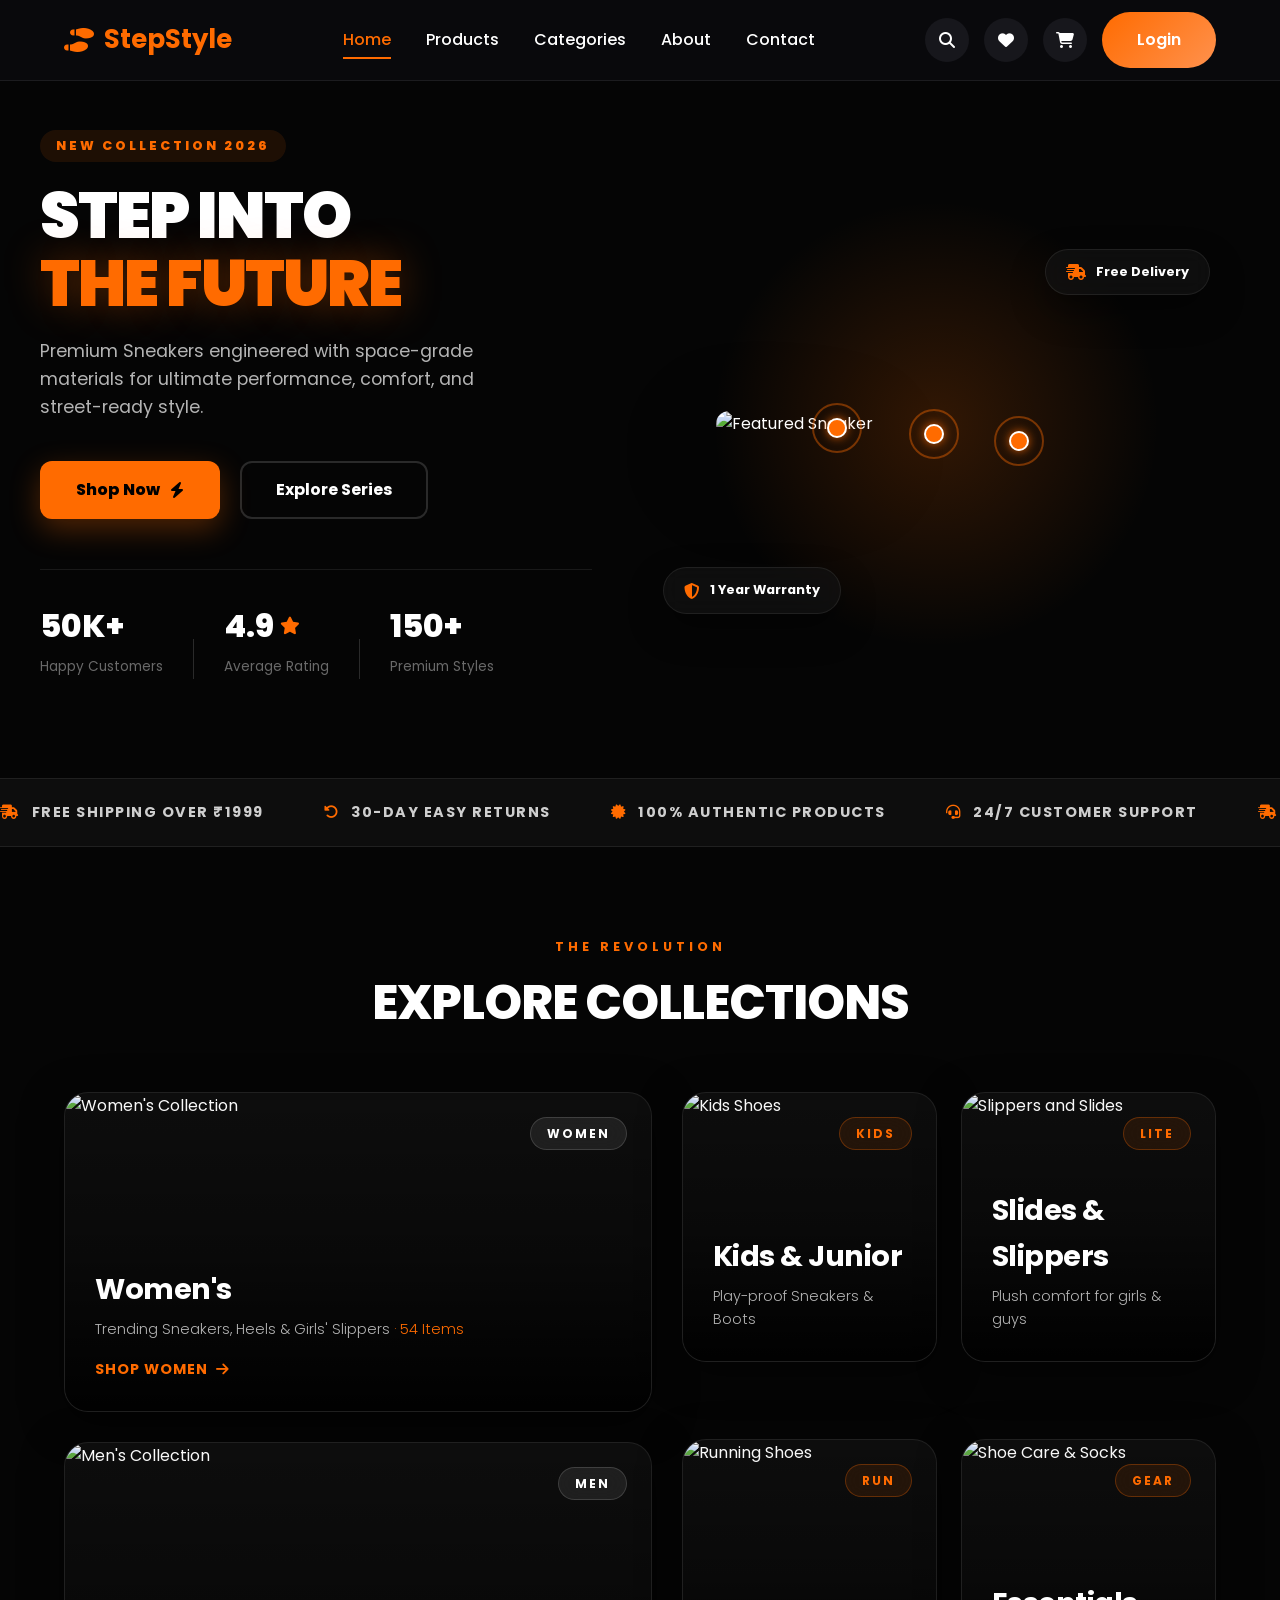
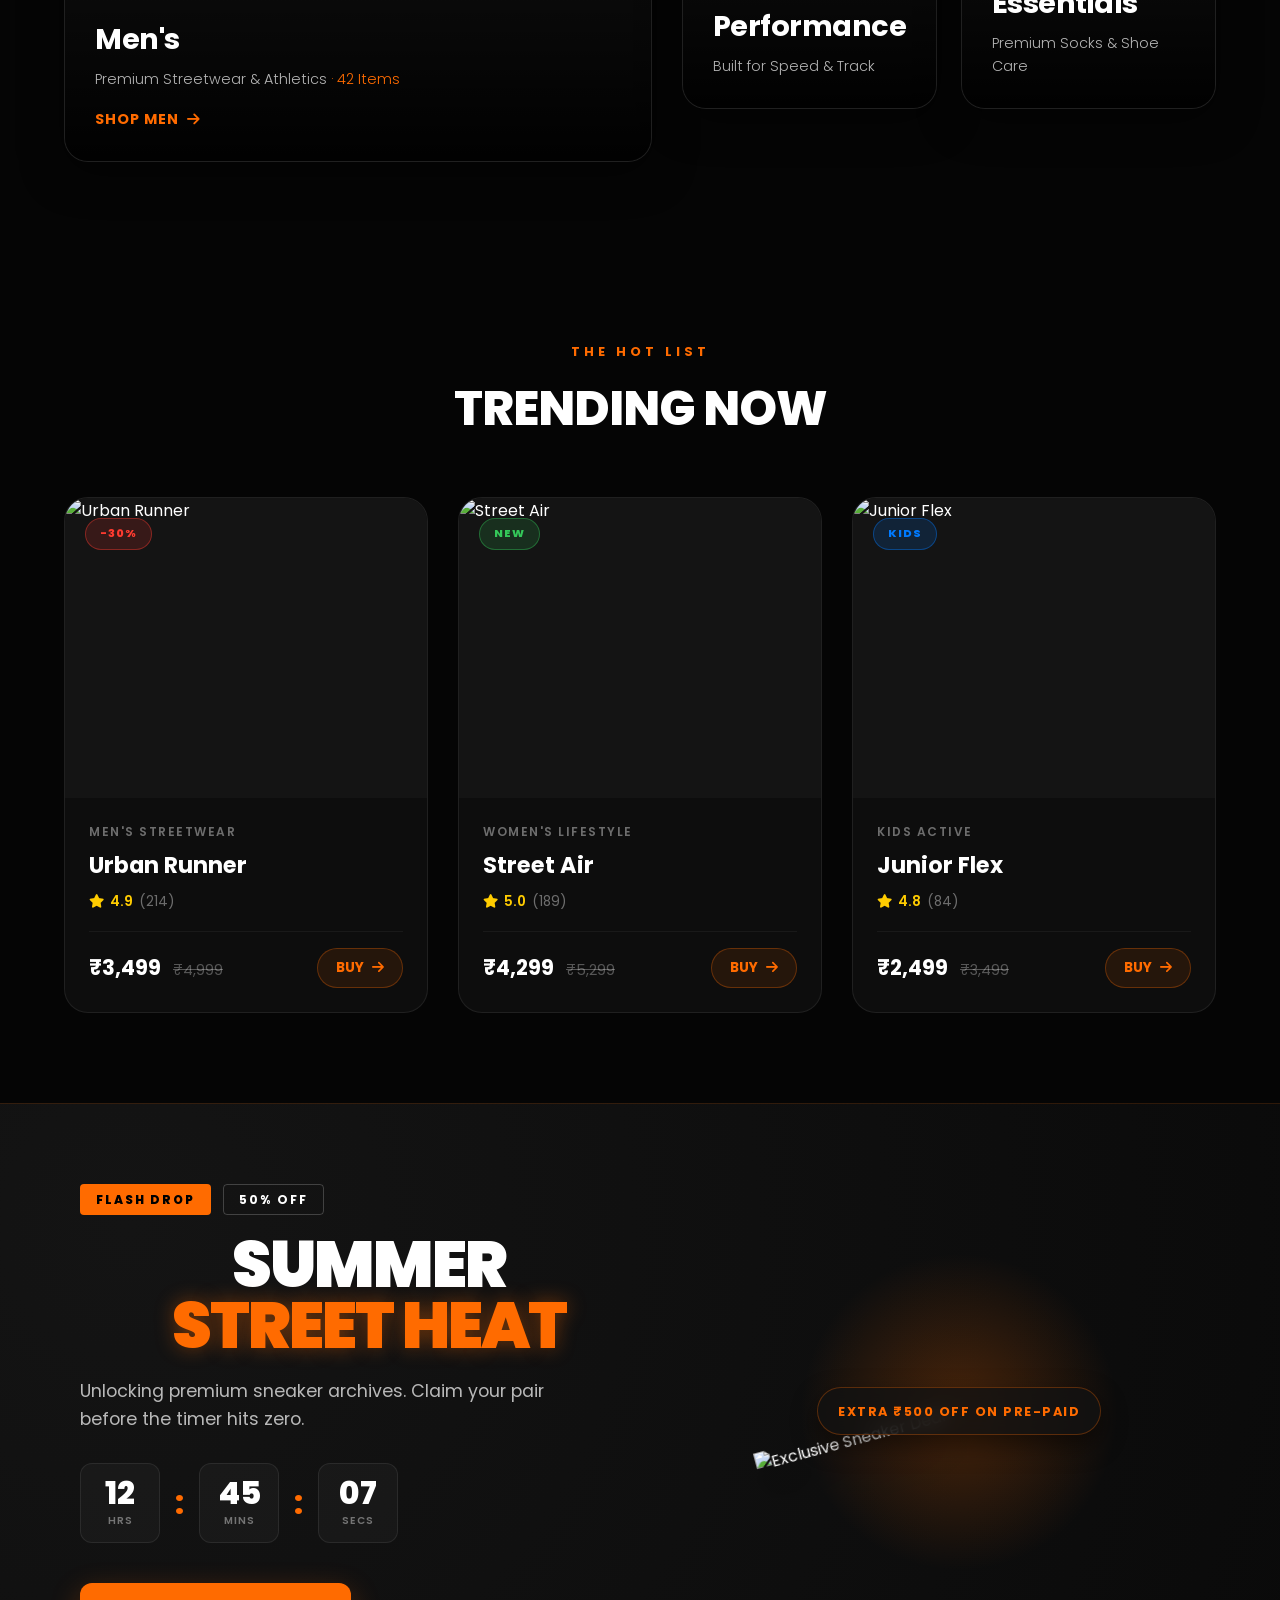
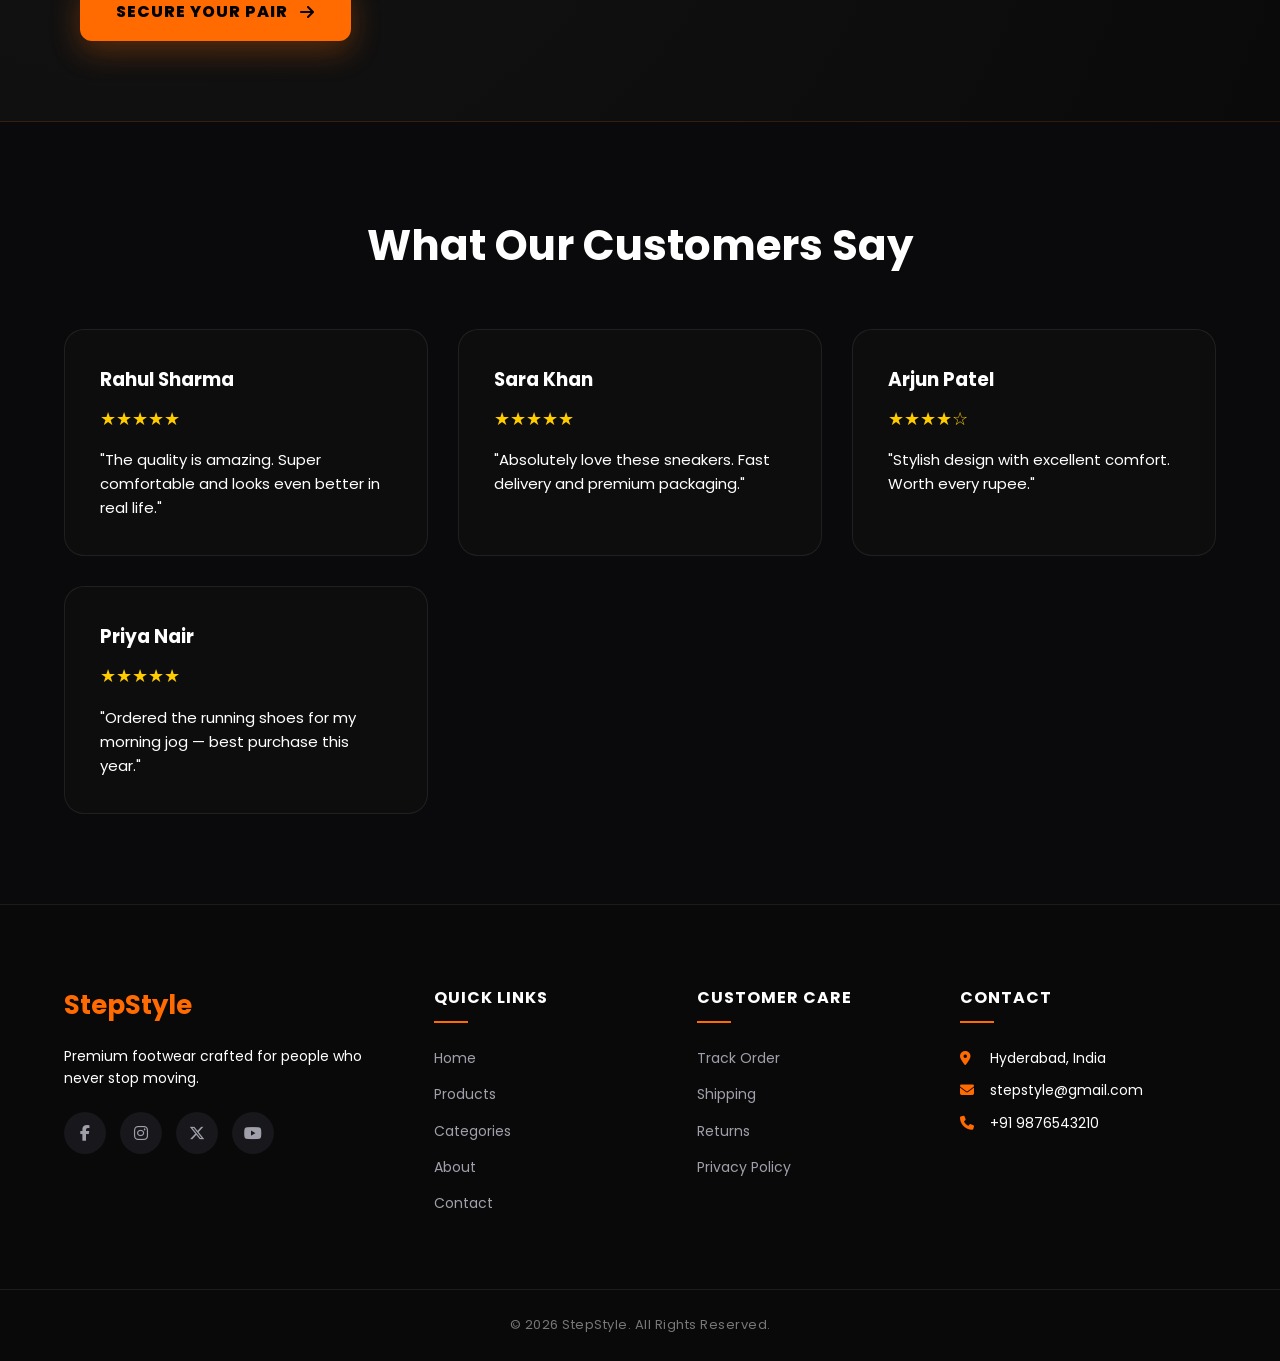
==== commit 5e16f84e: "index" ====
--- a/index.html
+++ b/index.html
@@ -161,7 +161,7 @@
                         <div class="glow-overlay"></div>
                         <span class="editorial-badge">WOMEN</span>
                         <div class="category-info">
-                            <h3>Women's Edit</h3>
+                            <h3>Women's</h3>
                             <p>Trending Sneakers, Heels &amp; Girls' Slippers <span class="count">· 54 Items</span></p>
                             <a href="products.html?target=women" class="btn-link-neon">Shop Women <i class="fa-solid fa-arrow-right"></i></a>
                         </div>
@@ -173,7 +173,7 @@
                         <div class="glow-overlay"></div>
                         <span class="editorial-badge">MEN</span>
                         <div class="category-info">
-                            <h3>Men's Edit</h3>
+                            <h3>Men's</h3>
                             <p>Premium Streetwear &amp; Athletics <span class="count">· 42 Items</span></p>
                             <a href="products.html?target=men" class="btn-link-neon">Shop Men <i class="fa-solid fa-arrow-right"></i></a>
                         </div>
--- a/style.css
+++ b/style.css
@@ -1,7111 +1,816 @@
-/*==================================================
-            STEPSTYLE PREMIUM CSS
-            COMPLETE UNIFIED STYLESHEET
-==================================================*/
+/* ==========================================================================
+   STEPSTYLE — MAIN STYLESHEET
+   One file, one theme, no duplicate rules. Organized top to bottom:
+   Reset > Variables > Layout helpers > Navbar > Buttons > Toasts >
+   Home page > Products page > Categories page > About page > Contact page >
+   Auth pages > Cart > Wishlist > Checkout > Footer > Responsive
+   ========================================================================== */
 
 @import url('https://fonts.googleapis.com/css2?family=Poppins:wght@300;400;500;600;700;800&display=swap');
 
-/*====================
-        RESET
-=====================*/
-*{ margin: 0; padding: 0; box-sizing: border-box; }
-html{ scroll-behavior: smooth; }
-body{ font-family: 'Poppins', sans-serif; background: #0B0B0F; color: #ffffff; overflow-x: hidden; }
-
-:root{
+/* ---------- Reset ---------- */
+* { margin: 0; padding: 0; box-sizing: border-box; }
+html { scroll-behavior: smooth; }
+body {
+    font-family: 'Poppins', sans-serif;
+    background: #050505;
+    color: #ffffff;
+    overflow-x: hidden;
+    line-height: 1.6;
+}
+img { max-width: 100%; display: block; }
+a { text-decoration: none; color: inherit; }
+ul { list-style: none; }
+button { font-family: inherit; }
+
+/* ---------- Variables ---------- */
+:root {
     --primary: #ff6b00;
     --primary-light: #ff914d;
-    --dark: #0B0B0F;
-    --card: #17171C;
-    --card2: #1F1F25;
+    --primary-dark: #e05e00;
+    --dark: #050505;
+    --card: #0d0d0d;
+    --card-2: #17171c;
     --text: #ffffff;
-    --gray: #bdbdbd;
+    --gray: #a0a0ab;
     --border: rgba(255, 255, 255, .08);
-    --shadow: 0 15px 35px rgba(0, 0, 0, .35);
-}
-
-.container{ width: 90%; max-width: 1280px; margin: auto; }
-section{ padding: 90px 0; }
-img{ width: 100%; display: block; }
-a{ text-decoration: none; }
-ul{ list-style: none; }
-h1, h2, h3{ font-weight: 700; }
-p{ color: var(--gray); line-height: 1.7; }
-
-/*====================
-        NAVBAR
-=====================*/
-.main-header{
+    --shadow: 0 15px 35px rgba(0, 0, 0, .4);
+}
+
+/* ---------- Layout helpers ---------- */
+.container { width: 90%; max-width: 1200px; margin: 0 auto; }
+section { padding: 90px 0; }
+section h2 { text-align: center; font-size: 42px; margin-bottom: 50px; }
+
+/* ---------- Navbar ---------- */
+.main-header {
     position: fixed; top: 0; left: 0; width: 100%; z-index: 999;
-    background: rgba(11, 11, 15, .80);
+    background: rgba(11, 11, 15, .82);
     backdrop-filter: blur(18px);
     -webkit-backdrop-filter: blur(18px);
     border-bottom: 1px solid var(--border);
 }
-.navbar{
+.navbar {
     width: 90%; max-width: 1280px; margin: auto; height: 80px;
     display: flex; justify-content: space-between; align-items: center;
 }
-.logo{ display: flex; align-items: center; gap: 10px; color: var(--primary); font-size: 30px; font-weight: 700; }
-.logo i{ font-size: 28px; }
-.nav-links{ display: flex; gap: 35px; }
-.nav-links a{ color: white; position: relative; transition: .3s; font-weight: 500; }
-.nav-links a::after{
+.logo { display: flex; align-items: center; gap: 10px; color: var(--primary); font-size: 26px; font-weight: 700; }
+.logo i { font-size: 24px; }
+.nav-links { display: flex; gap: 35px; }
+.nav-links a { color: white; position: relative; transition: .3s; font-weight: 500; }
+.nav-links a::after {
     content: ""; position: absolute; left: 0; bottom: -8px; width: 0; height: 2px;
     background: var(--primary); transition: .3s;
 }
-.nav-links a:hover{ color: var(--primary); }
-.nav-links a:hover::after, .nav-links a.active::after{ width: 100%; }
-.nav-links a.active{ color: var(--primary); }
-.nav-actions{ display: flex; align-items: center; gap: 15px; }
-.icon-btn{
-    width: 45px; height: 45px; border: none; border-radius: 50%; background: var(--card);
-    color: white; cursor: pointer; transition: .35s; display: inline-flex;
+.nav-links a:hover { color: var(--primary); }
+.nav-links a:hover::after, .nav-links a.active::after { width: 100%; }
+.nav-links a.active { color: var(--primary); }
+.nav-actions { display: flex; align-items: center; gap: 15px; }
+.icon-btn {
+    width: 44px; height: 44px; border: none; border-radius: 50%; background: var(--card-2);
+    color: white; cursor: pointer; transition: .3s; display: inline-flex;
     justify-content: center; align-items: center; font-size: 16px;
 }
-.icon-btn:hover{ background: var(--primary); transform: translateY(-3px); }
-.login-btn{
-    padding: 12px 28px; border: none; border-radius: 50px;
+.icon-btn:hover { background: var(--primary); transform: translateY(-3px); }
+.icon-btn.active { background: var(--primary); }
+.menu-btn { display: none; color: white; font-size: 24px; background: none; border: none; cursor: pointer; }
+.user-profile-nav { display: flex; align-items: center; gap: 12px; }
+.logout-btn {
+    background: transparent; border: 1px solid rgba(255, 255, 255, .2); color: #fff;
+    padding: 8px 16px; border-radius: 6px; font-size: .85rem; cursor: pointer; transition: .2s;
+}
+.logout-btn:hover { border-color: var(--primary); color: var(--primary); }
+
+/* ---------- Buttons ---------- */
+.btn {
+    display: inline-block; padding: 15px 35px; border-radius: 50px; font-weight: 600;
+    transition: .3s; cursor: pointer; text-align: center; border: none; color: white;
     background: linear-gradient(135deg, var(--primary), var(--primary-light));
-    color: white; cursor: pointer; font-weight: 600; transition: .35s; text-align: center;
-}
-.login-btn:hover{ transform: translateY(-4px); box-shadow: 0 15px 30px rgba(255, 107, 0, .35); }
-.menu-btn{ display: none; color: white; font-size: 24px; background: none; border: none; cursor: pointer; }
-
-@media(max-width: 900px){
-    .menu-btn{ display: block; }
-    .nav-links{
+}
+.btn:hover { transform: translateY(-3px); box-shadow: 0 15px 30px rgba(255, 107, 0, .35); }
+.btn-outline {
+    display: inline-block; padding: 15px 35px; border-radius: 50px; font-weight: 600;
+    text-align: center; cursor: pointer; transition: .3s; border: 2px solid white; color: white; background: transparent;
+}
+.btn-outline:hover { background: white; color: black; transform: translateY(-3px); }
+
+/* ---------- Ticker / marquee (used on every inner page) ---------- */
+.ticker-wrap {
+    width: 100%; overflow: hidden; background: var(--primary); color: #000000; font-size: .75rem;
+    font-weight: 800; letter-spacing: 2px; padding: 10px 0; border-bottom: 1px solid rgba(0, 0, 0, .15);
+}
+.ticker { display: flex; white-space: nowrap; animation: ticker-scroll 25s linear infinite; }
+.ticker-item { padding: 0 50px; }
+@keyframes ticker-scroll { to { transform: translate3d(-50%, 0, 0); } }
+
+/* ---------- System monitor console strip ---------- */
+.system-monitor {
+    display: flex; align-items: center; gap: 12px; padding: 12px 20px; margin-bottom: 40px;
+    background: rgba(255, 255, 255, .03); border: 1px solid rgba(255, 255, 255, .1); border-radius: 8px;
+    font-family: monospace; font-size: .8rem;
+}
+.pulse-node {
+    width: 8px; height: 8px; background: var(--primary); border-radius: 50%;
+    box-shadow: 0 0 10px var(--primary); animation: pulse-beacon 1.5s infinite ease-in-out;
+}
+@keyframes pulse-beacon { 0%, 100% { opacity: .3; } 50% { opacity: 1; } }
+#terminal-log { color: rgba(255, 255, 255, .7); letter-spacing: 1px; }
+
+/* ---------- Toast notifications (script.js) ---------- */
+#toastContainer { position: fixed; bottom: 30px; right: 30px; z-index: 5000; display: flex; flex-direction: column; gap: 12px; }
+.toast-card {
+    display: flex; align-items: center; gap: 12px; background: var(--card-2); border: 1px solid var(--border);
+    border-left: 4px solid var(--primary); color: #fff; padding: 14px 20px; border-radius: 10px;
+    box-shadow: var(--shadow); min-width: 260px; max-width: 340px; font-size: .9rem;
+    opacity: 1; transition: opacity .3s ease, transform .3s ease;
+}
+.toast-card.success { border-left-color: #34c759; }
+.toast-card.error { border-left-color: #ff3b30; }
+.toast-card.warning { border-left-color: #ffcc00; }
+.toast-card.fade-out { opacity: 0; transform: translateX(20px); }
+.toast-card.success i { color: #34c759; }
+.toast-card.error i { color: #ff3b30; }
+.toast-card.warning i { color: #ffcc00; }
+.toast-card.info i { color: var(--primary); }
+
+/* ==========================================================================
+   HOME PAGE
+   ========================================================================== */
+.home-hero {
+    display: grid; grid-template-columns: 1fr 1.1fr; align-items: center; gap: 40px;
+    max-width: 1300px; margin: 0 auto; padding: 130px 40px 60px; min-height: 85vh;
+}
+.home-hero-tag {
+    font-size: .8rem; font-weight: 800; letter-spacing: 3px; color: var(--primary);
+    background: rgba(255, 107, 0, .1); padding: 6px 16px; border-radius: 100px; display: inline-block;
+}
+.home-hero-content h1 {
+    font-size: clamp(36px, 5vw, 4.5rem); font-weight: 900; line-height: 1.05; letter-spacing: -2px;
+    margin: 20px 0; text-transform: uppercase;
+}
+.highlight-orange { color: var(--primary); text-shadow: 0 0 40px rgba(255, 107, 0, .35); }
+.home-hero-content p { font-size: 1.1rem; color: rgba(255, 255, 255, .7); margin-bottom: 40px; max-width: 500px; }
+.home-hero-buttons { display: flex; gap: 20px; margin-bottom: 50px; flex-wrap: wrap; }
+.btn-hero-primary {
+    background: var(--primary); color: #000; padding: 16px 36px; border-radius: 12px; font-weight: 800;
+    display: inline-flex; align-items: center; gap: 10px; box-shadow: 0 10px 30px rgba(255, 107, 0, .3); transition: .3s;
+}
+.btn-hero-primary:hover { transform: translateY(-3px); box-shadow: 0 15px 40px rgba(255, 107, 0, .5); background: #fff; }
+.btn-hero-secondary {
+    background: transparent; color: #fff; border: 2px solid rgba(255, 255, 255, .15);
+    padding: 14px 34px; border-radius: 12px; font-weight: 700; transition: .3s;
+}
+.btn-hero-secondary:hover { border-color: #fff; background: rgba(255, 255, 255, .05); transform: translateY(-3px); }
+.home-hero-stats { display: flex; align-items: center; gap: 30px; border-top: 1px solid rgba(255, 255, 255, .08); padding-top: 30px; flex-wrap: wrap; }
+.home-hero-stat h3 { font-size: 2rem; font-weight: 800; margin-bottom: 5px; display: flex; align-items: center; gap: 6px; }
+.home-hero-stat h3 i { color: var(--primary); font-size: 1.1rem; }
+.home-hero-stat p { font-size: .85rem; color: rgba(255, 255, 255, .4); }
+.home-hero-stat-divider { width: 1px; height: 40px; background: rgba(255, 255, 255, .15); }
+
+.home-hero-visual { position: relative; display: flex; justify-content: center; align-items: center; min-height: 500px; }
+.home-hero-glow {
+    position: absolute; width: 450px; height: 450px;
+    background: radial-gradient(circle, rgba(255, 107, 0, .18) 0%, transparent 70%);
+    animation: pulse-glow 4s ease-in-out infinite;
+}
+@keyframes pulse-glow { 0%, 100% { transform: scale(1); opacity: .8; } 50% { transform: scale(1.08); opacity: 1; } }
+.hotspot-wrapper { position: relative; z-index: 2; width: 100%; }
+.home-hero-shoe {
+    width: 100%; max-width: 440px; margin: 0 auto; border-radius: 20px;
+    filter: drop-shadow(0 30px 50px rgba(0, 0, 0, .8)); animation: float-shoe 6s ease-in-out infinite;
+}
+@keyframes float-shoe { 0%, 100% { transform: translateY(0); } 50% { transform: translateY(-12px); } }
+.hotspot { position: absolute; width: 20px; height: 20px; z-index: 10; cursor: pointer; }
+.hotspot-trigger {
+    position: absolute; inset: 0; border-radius: 50%; background: var(--primary); border: 2px solid #fff;
+    box-shadow: 0 0 10px rgba(255, 107, 0, .8); z-index: 2;
+}
+.hotspot-pulse {
+    position: absolute; top: -15px; left: -15px; right: -15px; bottom: -15px; border-radius: 50%;
+    border: 2px solid rgba(255, 107, 0, .4); animation: hotspot-ripple 2.2s infinite ease-out; z-index: 1;
+}
+@keyframes hotspot-ripple { 0% { transform: scale(.5); opacity: 1; } 100% { transform: scale(1.4); opacity: 0; } }
+.hotspot-tooltip {
+    position: absolute; bottom: 30px; left: 50%; transform: translateX(-50%) translateY(10px); width: 220px;
+    background: rgba(13, 13, 13, .9); backdrop-filter: blur(15px); border: 1px solid var(--border);
+    padding: 12px 16px; border-radius: 12px; box-shadow: var(--shadow); opacity: 0; visibility: hidden;
+    pointer-events: none; transition: .3s; text-align: left;
+}
+.hotspot-tooltip h6 { font-size: .9rem; font-weight: 700; margin-bottom: 4px; }
+.hotspot-tooltip p { color: rgba(255, 255, 255, .6); font-size: .75rem; }
+.hotspot:hover .hotspot-tooltip { opacity: 1; visibility: visible; transform: translateX(-50%) translateY(0); }
+.hotspot:hover .hotspot-trigger { background: #fff; border-color: var(--primary); }
+.home-floating-badge {
+    position: absolute; display: inline-flex; align-items: center; gap: 10px; background: rgba(20, 20, 20, .6);
+    backdrop-filter: blur(10px); border: 1px solid var(--border); padding: 12px 20px; border-radius: 100px;
+    box-shadow: var(--shadow); z-index: 5; pointer-events: none;
+}
+.home-floating-badge i { color: var(--primary); }
+.home-floating-badge span { font-size: .8rem; font-weight: 700; }
+.home-badge-top { top: 15%; right: 5%; animation: float-badge 4s ease-in-out infinite; }
+.home-badge-bottom { bottom: 12%; left: 5%; animation: float-badge 4s ease-in-out infinite reverse; }
+@keyframes float-badge { 0%, 100% { transform: translateY(0); } 50% { transform: translateY(-12px); } }
+
+.marquee-wrapper { background: #0d0d0d; border-top: 1px solid var(--border); border-bottom: 1px solid var(--border); padding: 22px 0; overflow: hidden; }
+.marquee { display: flex; overflow: hidden; }
+.marquee-track { display: flex; white-space: nowrap; gap: 60px; animation: run-marquee 25s linear infinite; }
+.marquee-track span { font-size: .9rem; font-weight: 700; letter-spacing: 1.5px; color: rgba(255, 255, 255, .8); display: inline-flex; align-items: center; gap: 12px; text-transform: uppercase; }
+.marquee-track i { color: var(--primary); }
+@keyframes run-marquee { to { transform: translateX(-50%); } }
+
+.section-header-cool { margin-bottom: 50px; text-align: center; }
+.cool-tag { font-size: .8rem; font-weight: 700; letter-spacing: 4px; color: var(--primary); text-transform: uppercase; display: block; margin-bottom: 8px; }
+.section-header-cool h2 { font-size: 3rem; font-weight: 800; text-transform: uppercase; letter-spacing: -1px; }
+
+.category-editorial-layout { display: grid; grid-template-columns: 1.1fr 1fr; gap: 30px; }
+.category-main-featured { display: flex; flex-direction: column; gap: 30px; }
+.category-card {
+    position: relative; border-radius: 24px; overflow: hidden; background: var(--card);
+    border: 1px solid var(--border); box-shadow: 0 10px 40px rgba(0, 0, 0, .5); transition: .5s;
+}
+.category-card img { width: 100%; height: 100%; object-fit: cover; filter: grayscale(15%) contrast(105%); transition: .8s; }
+.glow-overlay { position: absolute; inset: 0; background: radial-gradient(circle at 50% 120%, rgba(255, 107, 0, .25) 0%, transparent 70%); opacity: 0; z-index: 2; transition: .5s; }
+.category-card::after { content: ''; position: absolute; inset: 0; background: linear-gradient(to top, rgba(0, 0, 0, .95) 0%, rgba(0, 0, 0, .3) 50%, transparent 100%); z-index: 1; }
+.editorial-badge {
+    position: absolute; top: 24px; right: 24px; background: rgba(255, 255, 255, .08); backdrop-filter: blur(12px);
+    border: 1px solid rgba(255, 255, 255, .15); font-size: .75rem; font-weight: 700; letter-spacing: 2px;
+    padding: 6px 16px; border-radius: 100px; z-index: 3; text-transform: uppercase;
+}
+.editorial-badge.badge-sub { background: rgba(255, 107, 0, .1); border-color: rgba(255, 107, 0, .3); color: var(--primary); }
+.card-half-height { height: 320px; }
+.category-sub-grid { display: grid; grid-template-columns: repeat(2, 1fr); gap: 24px; }
+.category-sub-grid .category-card { height: 270px; }
+.category-info { position: absolute; bottom: 0; left: 0; width: 100%; padding: 30px; z-index: 3; }
+.category-info h3 { font-size: 1.8rem; font-weight: 700; letter-spacing: -.5px; margin-bottom: 6px; }
+.category-info p { font-size: .9rem; color: rgba(255, 255, 255, .7); font-weight: 300; }
+.count { color: var(--primary); }
+.btn-link-neon { display: inline-flex; align-items: center; gap: 8px; color: var(--primary); font-weight: 700; font-size: .9rem; letter-spacing: 1px; text-transform: uppercase; margin-top: 16px; transition: .3s; }
+.category-card:hover { transform: translateY(-8px); border-color: rgba(255, 107, 0, .4); box-shadow: 0 20px 50px rgba(255, 107, 0, .15); }
+.category-card:hover img { transform: scale(1.08) rotate(1deg); filter: grayscale(0%) contrast(100%); }
+.category-card:hover .glow-overlay { opacity: 1; }
+.category-card:hover .btn-link-neon { color: #fff; }
+.category-card:hover .btn-link-neon i { transform: translateX(6px); }
+
+.products .container { max-width: 1200px; }
+.products .product-grid { display: grid; grid-template-columns: repeat(auto-fit, minmax(300px, 1fr)); gap: 30px; margin-top: 40px; }
+.products .product-card { position: relative; background: var(--card); border-radius: 24px; border: 1px solid var(--border); overflow: hidden; transition: .5s; }
+.products .product-thumb { position: relative; height: 300px; overflow: hidden; background: #141414; }
+.products .product-thumb img { width: 100%; height: 100%; object-fit: cover; transition: .8s; }
+.product-actions-panel { position: absolute; right: -60px; top: 50%; transform: translateY(-50%); display: flex; flex-direction: column; gap: 12px; z-index: 5; transition: right .4s; }
+.action-circle-btn {
+    width: 44px; height: 44px; border-radius: 50%; background: rgba(255, 255, 255, .08); backdrop-filter: blur(12px);
+    border: 1px solid rgba(255, 255, 255, .15); color: #fff; cursor: pointer; display: flex; align-items: center;
+    justify-content: center; font-size: 1rem; transition: .3s;
+}
+.action-circle-btn:hover { background: var(--primary); border-color: var(--primary); box-shadow: 0 0 15px rgba(255, 107, 0, .5); transform: scale(1.1); }
+.action-circle-btn.wishlist-btn.active { color: var(--primary); background: rgba(255, 107, 0, .15); }
+.product-badge { position: absolute; top: 20px; left: 20px; font-size: .7rem; font-weight: 800; letter-spacing: 1px; padding: 6px 14px; border-radius: 100px; z-index: 4; }
+.sale-badge { background: rgba(255, 59, 48, .15); border: 1px solid rgba(255, 59, 48, .4); color: #ff3b30; }
+.new-badge { background: rgba(52, 199, 89, .15); border: 1px solid rgba(52, 199, 89, .4); color: #34c759; }
+.kids-badge { background: rgba(0, 122, 255, .15); border: 1px solid rgba(0, 122, 255, .4); color: #007aff; }
+.product-info-cool { padding: 24px; }
+.product-category-tag { font-size: .75rem; font-weight: 600; color: rgba(255, 255, 255, .4); letter-spacing: 1.5px; display: block; margin-bottom: 6px; }
+.product-info-cool h3 { font-size: 1.4rem; font-weight: 700; margin-bottom: 8px; }
+.stars-cool { display: flex; align-items: center; gap: 6px; color: #ffcc00; font-size: .85rem; font-weight: 600; margin-bottom: 18px; }
+.stars-cool .review-count { color: rgba(255, 255, 255, .4); font-weight: 400; }
+.price-row-cool { display: flex; align-items: center; justify-content: space-between; border-top: 1px solid rgba(255, 255, 255, .05); padding-top: 16px; }
+.price-cool { font-size: 1.3rem; font-weight: 700; }
+.old-price { font-size: .9rem; text-decoration: line-through; color: rgba(255, 255, 255, .3); margin-left: 8px; font-weight: 400; }
+.btn-buy-neon { display: inline-flex; align-items: center; gap: 8px; background: rgba(255, 107, 0, .1); border: 1px solid rgba(255, 107, 0, .3); color: var(--primary); padding: 8px 18px; border-radius: 100px; font-weight: 700; font-size: .85rem; text-transform: uppercase; transition: .3s; }
+.products .product-card:hover { transform: translateY(-8px); border-color: rgba(255, 107, 0, .3); box-shadow: 0 20px 40px rgba(255, 107, 0, .1); }
+.products .product-card:hover img { transform: scale(1.08); }
+.products .product-card:hover .product-actions-panel { right: 20px; }
+.products .product-card:hover .btn-buy-neon { background: var(--primary); color: #fff; }
+
+.offer-banner-cool { background: radial-gradient(circle at 10% 20%, #141414 0%, #0a0a0a 100%); border-top: 1px solid rgba(255, 107, 0, .15); border-bottom: 1px solid rgba(255, 107, 0, .15); padding: 80px 0; overflow: hidden; }
+.offer-split-grid { max-width: 1200px; margin: 0 auto; padding: 0 40px; display: grid; grid-template-columns: 1.2fr 1fr; gap: 60px; align-items: center; }
+.offer-content-cool h2 { font-size: 4rem; font-weight: 900; line-height: .95; letter-spacing: -2px; text-transform: uppercase; margin: 20px 0; }
+.highlight-text { color: var(--primary); text-shadow: 0 0 20px rgba(255, 107, 0, .4); }
+.offer-content-cool p { font-size: 1.1rem; color: rgba(255, 255, 255, .7); margin-bottom: 30px; max-width: 480px; }
+.offer-badge-row { display: flex; gap: 12px; align-items: center; flex-wrap: wrap; }
+.offer-tag-neon { background: var(--primary); color: #000; font-weight: 800; font-size: .75rem; letter-spacing: 2px; padding: 6px 16px; border-radius: 4px; }
+.offer-tag-outline { border: 1px solid rgba(255, 255, 255, .2); font-weight: 700; font-size: .75rem; letter-spacing: 2px; padding: 5px 15px; border-radius: 4px; }
+.countdown-container { display: flex; align-items: center; gap: 15px; margin-bottom: 40px; flex-wrap: wrap; }
+.countdown-box { background: rgba(255, 255, 255, .03); border: 1px solid rgba(255, 255, 255, .08); border-radius: 12px; width: 80px; height: 80px; display: flex; flex-direction: column; justify-content: center; align-items: center; }
+.time-num { font-size: 2rem; font-weight: 800; line-height: 1; }
+.time-label { font-size: .65rem; color: rgba(255, 255, 255, .4); letter-spacing: 1px; margin-top: 4px; font-weight: 600; }
+.countdown-divider { font-size: 2rem; font-weight: 800; color: var(--primary); animation: blink 1s infinite; }
+@keyframes blink { 50% { opacity: 0; } }
+.btn-offer-neon { display: inline-flex; align-items: center; gap: 12px; background: var(--primary); color: #000; font-weight: 800; font-size: 1rem; letter-spacing: 1px; text-transform: uppercase; padding: 16px 36px; border-radius: 12px; box-shadow: 0 10px 30px rgba(255, 107, 0, .3); transition: .4s; }
+.btn-offer-neon:hover { transform: translateY(-4px); background: #fff; }
+.offer-visual-cool { position: relative; display: flex; justify-content: center; align-items: center; }
+.halo-glow { position: absolute; width: 320px; height: 320px; background: radial-gradient(circle, rgba(255, 107, 0, .25) 0%, transparent 70%); border-radius: 50%; animation: pulse-halo 4s infinite alternate; }
+@keyframes pulse-halo { 0% { transform: scale(1); opacity: .7; } 100% { transform: scale(1.2); opacity: 1; } }
+.offer-shoe-img { width: 100%; max-width: 420px; transform: rotate(-15deg); filter: drop-shadow(0 20px 30px rgba(0, 0, 0, .7)); animation: float-offer 6s ease-in-out infinite; }
+@keyframes float-offer { 0%, 100% { transform: translateY(0) rotate(-15deg); } 50% { transform: translateY(-15px) rotate(-12deg); } }
+.discount-pill { position: absolute; bottom: -10px; background: rgba(18, 18, 18, .8); backdrop-filter: blur(10px); border: 1px solid rgba(255, 107, 0, .3); padding: 10px 20px; border-radius: 100px; box-shadow: 0 10px 25px rgba(0, 0, 0, .5); }
+.discount-pill span { color: var(--primary); font-size: .8rem; font-weight: 700; letter-spacing: 1.5px; }
+
+.reviews { background: #0a0a0c; }
+.review-grid { display: grid; grid-template-columns: repeat(auto-fit, minmax(280px, 1fr)); gap: 30px; }
+.review-card { background: var(--card); border-radius: 20px; padding: 35px; border: 1px solid var(--border); transition: .3s; }
+.review-card:hover { transform: translateY(-8px); }
+.review-card h3 { margin-bottom: 10px; }
+.review-card .stars { color: #ffcc00; margin-bottom: 15px; font-size: 18px; }
+.review-card p { font-size: 15px; }
+
+/* ==========================================================================
+   PRODUCTS PAGE
+   ========================================================================== */
+.hero-sub {
+    position: relative; background: radial-gradient(circle at top right, #111 0%, #050505 100%);
+    padding: 140px 20px 80px; overflow: hidden; border-bottom: 1px solid var(--border);
+    display: flex; justify-content: center; align-items: center;
+}
+.hero-sub-container { max-width: 1200px; width: 100%; display: grid; grid-template-columns: 1.2fr 1fr; gap: 50px; align-items: center; position: relative; z-index: 2; }
+.hero-sub-content { text-align: left; }
+.hero-sub-tag { font-size: .8rem; font-weight: 800; color: var(--primary); letter-spacing: 4px; display: inline-block; margin-bottom: 15px; }
+.hero-sub h1 { font-size: 4rem; font-weight: 900; line-height: 1.1; margin-bottom: 20px; letter-spacing: -2px; }
+.hero-sub p { font-size: 1.1rem; color: rgba(255, 255, 255, .6); margin-bottom: 30px; max-width: 500px; }
+.btn-sub-action { display: inline-flex; align-items: center; gap: 10px; border: 2px solid var(--primary); padding: 14px 30px; border-radius: 100px; font-size: .9rem; font-weight: 700; letter-spacing: 1px; transition: .3s; }
+.btn-sub-action:hover { background: var(--primary); color: #000; }
+.hero-sub-visual { position: relative; display: flex; justify-content: center; align-items: center; }
+.visual-glow { position: absolute; width: 320px; height: 320px; background: radial-gradient(circle, rgba(255, 107, 0, .15) 0%, transparent 70%); border-radius: 50%; z-index: -1; animation: pulse-visual 3s infinite alternate; }
+@keyframes pulse-visual { 0% { transform: scale(.95); opacity: .6; } 100% { transform: scale(1.1); opacity: 1; } }
+.hero-sub-visual img { border-radius: 20px; transform: rotate(-10deg) translateY(-10px); filter: drop-shadow(0 25px 45px rgba(0, 0, 0, .75)); animation: float-visual 4s ease-in-out infinite alternate; }
+@keyframes float-visual { to { transform: rotate(-8deg) translateY(-18px); } }
+.visual-badge { position: absolute; top: 20px; right: 20px; background: var(--primary); color: #000; font-size: .75rem; font-weight: 800; padding: 6px 14px; border-radius: 100px; letter-spacing: 1px; z-index: 3; }
+
+.products-section { padding: 60px 0; }
+.filter-panel-glass { background: rgba(15, 15, 15, .6); backdrop-filter: blur(16px); border: 1px solid var(--border); border-radius: 20px; padding: 24px; margin-bottom: 50px; display: grid; grid-template-columns: 1.5fr 3fr; gap: 30px; align-items: center; }
+.search-box-cool { position: relative; display: flex; background: var(--card); border: 1px solid rgba(255, 255, 255, .1); border-radius: 12px; overflow: hidden; transition: .3s; }
+.search-box-cool:focus-within { border-color: var(--primary); box-shadow: 0 0 15px rgba(255, 107, 0, .2); }
+.search-box-cool input { width: 100%; background: transparent; border: none; padding: 16px 20px; color: #fff; outline: none; }
+.search-box-cool button { background: transparent; border: none; color: rgba(255, 255, 255, .6); padding: 0 20px; cursor: pointer; }
+.search-box-cool button:hover { color: var(--primary); }
+.filters-grid { display: grid; grid-template-columns: repeat(3, 1fr); gap: 15px; }
+.select-wrapper { position: relative; }
+.select-wrapper select { width: 100%; background: var(--card); color: #fff; border: 1px solid rgba(255, 255, 255, .1); border-radius: 12px; padding: 16px; font-weight: 600; cursor: pointer; appearance: none; outline: none; }
+.select-wrapper select:focus { border-color: var(--primary); }
+.select-wrapper::after { content: '\f107'; font-family: 'Font Awesome 6 Free'; font-weight: 900; position: absolute; right: 20px; top: 50%; transform: translateY(-50%); color: rgba(255, 255, 255, .4); pointer-events: none; }
+
+.products-section .product-grid { display: grid; grid-template-columns: repeat(4, 1fr); gap: 30px; }
+.products-section .product-card { background: var(--card); border: 1px solid var(--border); border-radius: 18px; padding: 20px; display: flex; flex-direction: column; justify-content: space-between; position: relative; overflow: hidden; transition: .4s; }
+.products-section .product-card:hover { transform: translateY(-8px); border-color: var(--primary); box-shadow: 0 15px 35px rgba(255, 107, 0, .15); }
+.product-img-wrap { width: 100%; height: 200px; background: #080808; border-radius: 12px; display: flex; justify-content: center; align-items: center; overflow: hidden; margin-bottom: 20px; }
+.product-img-wrap img { max-width: 85%; max-height: 85%; width: auto; transition: .4s; }
+.products-section .product-card:hover .product-img-wrap img { transform: scale(1.08) rotate(-3deg); }
+.product-card-details .category { font-size: .75rem; color: var(--primary); font-weight: 700; letter-spacing: 1.5px; text-transform: uppercase; display: block; margin-bottom: 6px; }
+.product-card-details h3 { font-size: 1.1rem; font-weight: 700; margin-bottom: 15px; line-height: 1.3; }
+.product-card-details .price-row { display: flex; justify-content: space-between; align-items: center; margin-top: auto; }
+.product-card-details .price { font-size: 1.3rem; font-weight: 800; }
+.btn-add-cart { background: rgba(255, 107, 0, .1); border: 1px solid var(--primary); color: var(--primary); width: 40px; height: 40px; border-radius: 10px; display: flex; justify-content: center; align-items: center; cursor: pointer; transition: .3s; }
+.btn-add-cart:hover { background: var(--primary); color: #000; }
+.product-card.featured-card { grid-column: span 2; background: linear-gradient(135deg, #121212 0%, #080808 100%); border-color: rgba(255, 107, 0, .2); display: grid; grid-template-columns: 1.1fr 1fr; gap: 20px; align-items: center; }
+.featured-card .product-img-wrap { height: 100%; min-height: 240px; margin-bottom: 0; }
+.featured-card .badge-tag { position: absolute; top: 15px; left: 15px; background: var(--primary); color: #000; font-size: .7rem; font-weight: 800; padding: 4px 10px; border-radius: 4px; letter-spacing: 1px; z-index: 2; }
+.featured-card .featured-desc { font-size: .85rem; color: rgba(255, 255, 255, .5); margin-bottom: 20px; }
+.featured-card .btn-add-cart { width: auto; height: auto; padding: 10px 22px; border-radius: 30px; font-weight: 700; font-size: .8rem; display: inline-flex; gap: 8px; }
+.grid-promo-card { background: repeating-linear-gradient(45deg, #111 0, #111 10px, #0d0d0d 10px, #0d0d0d 20px); border: 1px dashed rgba(255, 107, 0, .3); border-radius: 18px; display: flex; justify-content: center; align-items: center; text-align: center; padding: 30px; position: relative; overflow: hidden; }
+.promo-content .promo-icon { font-size: 2rem; color: var(--primary); margin-bottom: 15px; animation: promo-flash 1.5s infinite alternate; }
+@keyframes promo-flash { 0% { opacity: .5; transform: scale(.9); } 100% { opacity: 1; transform: scale(1.1); } }
+.promo-content h4 { font-size: .75rem; letter-spacing: 2px; color: rgba(255, 255, 255, .4); margin-bottom: 5px; }
+.promo-content h3 { font-size: 1.8rem; font-weight: 900; margin-bottom: 10px; }
+.promo-content p { font-size: .85rem; color: rgba(255, 255, 255, .5); margin-bottom: 20px; }
+.promo-code mark { background: var(--primary); color: #000; padding: 3px 8px; border-radius: 4px; margin-left: 5px; }
+
+.reviews-section { background: #0a0a0a; border-top: 1px solid var(--border); border-bottom: 1px solid var(--border); padding: 80px 0; }
+.review-grid-cool { display: grid; grid-template-columns: repeat(auto-fit, minmax(300px, 1fr)); gap: 30px; margin-top: 40px; }
+.review-card-cool { background: rgba(15, 15, 15, .8); border: 1px solid rgba(255, 255, 255, .04); border-radius: 20px; padding: 30px; transition: .4s; }
+.review-card-cool:hover { transform: translateY(-5px); border-color: rgba(255, 107, 0, .2); }
+.review-header { display: flex; justify-content: space-between; align-items: center; margin-bottom: 15px; }
+.verified-badge { font-size: .75rem; font-weight: 600; color: var(--primary); display: inline-flex; align-items: center; gap: 6px; }
+.stars-neon { color: var(--primary); font-size: .85rem; margin-bottom: 20px; }
+.review-card-cool p { font-size: .95rem; color: rgba(255, 255, 255, .6); }
+
+.drop-banner-dark { position: relative; padding: 100px 20px; text-align: center; overflow: hidden; border-top: 1px solid rgba(255, 107, 0, .1); }
+.drop-banner-glow { position: absolute; top: 50%; left: 50%; transform: translate(-50%, -50%); width: 600px; height: 350px; background: radial-gradient(circle, rgba(255, 107, 0, .08) 0%, transparent 70%); }
+.drop-banner-content { position: relative; z-index: 2; max-width: 650px; margin: 0 auto; }
+.drop-badge { font-size: .8rem; font-weight: 800; color: var(--primary); letter-spacing: 3px; background: rgba(255, 107, 0, .1); padding: 6px 16px; border-radius: 100px; display: inline-block; margin-bottom: 20px; }
+.drop-banner-content h2 { font-size: 3rem; font-weight: 900; letter-spacing: -1px; margin-bottom: 15px; }
+.drop-banner-content p { font-size: 1.1rem; color: rgba(255, 255, 255, .6); margin-bottom: 35px; }
+.drop-form { display: flex; gap: 10px; max-width: 500px; margin: 0 auto; }
+.drop-form input { flex-grow: 1; background: var(--card); border: 1px solid rgba(255, 255, 255, .1); padding: 16px 24px; border-radius: 12px; color: #fff; font-weight: 600; outline: none; }
+.drop-form input:focus { border-color: var(--primary); }
+.btn-drop { background: var(--primary); color: #000; border: none; font-weight: 800; padding: 0 30px; border-radius: 12px; cursor: pointer; display: inline-flex; align-items: center; gap: 10px; height: 58px; }
+.btn-drop:hover { background: #fff; }
+
+/* ==========================================================================
+   CATEGORIES PAGE
+   ========================================================================== */
+.premium-hero-section { position: relative; padding: 140px 20px 80px; background: radial-gradient(circle at 50% 100%, #0d0d0d 0%, #050505 100%); text-align: center; overflow: hidden; border-bottom: 1px solid var(--border); }
+.hero-glow { position: absolute; top: 50%; left: 50%; transform: translate(-50%, -50%); width: 600px; height: 300px; background: radial-gradient(circle, rgba(255, 107, 0, .1) 0%, transparent 70%); }
+.neon-badge { font-size: .8rem; font-weight: 800; color: var(--primary); letter-spacing: 4px; display: inline-block; margin-bottom: 15px; }
+.hero-content-box h1 { font-size: 4rem; font-weight: 900; letter-spacing: -1px; margin-bottom: 15px; }
+.hero-content-box p { font-size: 1.1rem; color: rgba(255, 255, 255, .5); max-width: 600px; margin: 0 auto; }
+
+.chroma-categories-section { padding: 60px 0 100px; }
+.chroma-categories-section .category-grid { display: grid; grid-template-columns: repeat(3, 1fr); gap: 30px; }
+.chroma-categories-section .category-card { background: var(--card); border: 1px solid var(--border); border-radius: 20px; overflow: hidden; display: flex; flex-direction: column; transition: .4s; }
+.chroma-categories-section .category-card:hover { transform: translateY(-8px); border-color: var(--primary); box-shadow: 0 15px 30px rgba(255, 107, 0, .15); }
+.card-img-wrapper { position: relative; width: 100%; height: 250px; background: #080808; overflow: hidden; }
+.card-img-wrapper img { width: 100%; height: 100%; object-fit: cover; transition: .6s; }
+.chroma-categories-section .category-card:hover .card-img-wrapper img { transform: scale(1.08); }
+.card-glow-overlay { position: absolute; inset: 0; background: linear-gradient(to bottom, transparent 40%, rgba(5, 5, 5, .9) 100%); }
+.chroma-categories-section .category-info { position: static; padding: 25px; display: flex; flex-direction: column; flex-grow: 1; }
+.tech-id { font-family: monospace; font-size: .75rem; color: var(--primary); letter-spacing: 2px; margin-bottom: 8px; display: block; }
+.chroma-categories-section .category-info h3 { font-size: 1.5rem; font-weight: 800; margin-bottom: 10px; }
+.chroma-categories-section .category-info p { font-size: .9rem; color: rgba(255, 255, 255, .5); margin-bottom: 25px; flex-grow: 1; }
+.explore-action-btn { align-self: flex-start; display: inline-flex; align-items: center; gap: 10px; font-size: .8rem; font-weight: 800; letter-spacing: 1.5px; text-transform: uppercase; padding: 10px 0; transition: .3s; }
+.chroma-categories-section .category-card:hover .explore-action-btn { color: var(--primary); }
+.chroma-categories-section .category-card:hover .explore-action-btn i { transform: translateX(6px); }
+.category-card.featured-category { grid-column: span 2; display: grid; grid-template-columns: 1.2fr 1fr; align-items: center; }
+.featured-category .card-img-wrapper { height: 100%; min-height: 320px; }
+.featured-category .category-info { height: 100%; justify-content: center; padding: 35px; }
+.featured-category h3 { font-size: 2rem; }
+
+/* ==========================================================================
+   ABOUT PAGE
+   ========================================================================== */
+.about-section { padding: 60px 0 100px; }
+.about-container { display: grid; grid-template-columns: 1.1fr 1fr; gap: 50px; align-items: center; margin-bottom: 80px; }
+.about-image-wrapper { position: relative; border-radius: 20px; overflow: hidden; height: 450px; border: 1px solid var(--border); }
+.about-image-wrapper img { width: 100%; height: 100%; object-fit: cover; }
+.tech-sub { font-family: monospace; font-size: .8rem; letter-spacing: 3px; color: var(--primary); display: block; margin-bottom: 12px; }
+.about-text-content h2 { font-size: 2.8rem; font-weight: 800; line-height: 1.2; margin-bottom: 25px; }
+.about-text-content p { color: rgba(255, 255, 255, .6); margin-bottom: 20px; }
+.explore-btn { background: transparent; color: var(--primary); border: 1px solid var(--primary); padding: 14px 28px; border-radius: 30px; font-weight: 700; letter-spacing: 1px; text-transform: uppercase; font-size: .8rem; display: inline-block; transition: .3s; margin-top: 15px; }
+.explore-btn:hover { background: var(--primary); color: #000; }
+.feature-grid { display: grid; grid-template-columns: repeat(3, 1fr); gap: 30px; margin-top: 60px; }
+.feature-card-glow { background: var(--card); border: 1px solid var(--border); border-radius: 20px; padding: 40px 30px; transition: .4s; }
+.feature-card-glow:hover { transform: translateY(-8px); border-color: var(--primary); }
+.feature-icon-box { width: 60px; height: 60px; border-radius: 12px; background: rgba(255, 107, 0, .1); display: flex; justify-content: center; align-items: center; margin-bottom: 25px; font-size: 1.5rem; color: var(--primary); }
+.feature-card-glow h3 { font-size: 1.3rem; margin-bottom: 15px; }
+.feature-card-glow p { font-size: .9rem; color: rgba(255, 255, 255, .5); }
+.design-lab-section { background: var(--card); padding: 90px 0; border-top: 1px solid var(--border); border-bottom: 1px solid var(--border); }
+.section-subtitle { color: rgba(255, 255, 255, .5); margin-bottom: 50px; }
+.lab-grid { display: grid; grid-template-columns: repeat(3, 1fr); gap: 30px; }
+.lab-card { background: #121216; border: 1px solid var(--border); padding: 40px 30px; position: relative; overflow: hidden; border-radius: 16px; }
+.spec-number { font-family: monospace; position: absolute; top: 20px; right: 30px; font-size: 2rem; font-weight: 800; color: rgba(255, 255, 255, .03); }
+.lab-card:hover .spec-number { color: rgba(255, 107, 0, .15); }
+.lab-card h3 { margin-bottom: 15px; }
+.lab-card p { color: rgba(255, 255, 255, .5); font-size: .95rem; }
+.why-choose-us { background: #080808; padding: 80px 0; border-top: 1px solid rgba(255, 255, 255, .02); border-bottom: 1px solid rgba(255, 255, 255, .02); }
+.section-title { font-size: 2rem; font-weight: 800; text-align: center; margin-bottom: 50px; letter-spacing: 1px; }
+.section-title .accent { color: var(--primary); margin-right: 8px; }
+.perks-grid { display: grid; grid-template-columns: repeat(3, 1fr); gap: 30px; }
+.perk-card { background: var(--card); border: 1px solid rgba(255, 255, 255, .03); padding: 35px; border-radius: 18px; text-align: center; transition: .3s; }
+.perk-card:hover { border-color: rgba(255, 107, 0, .2); }
+.perk-icon { font-size: 2.2rem; color: var(--primary); margin-bottom: 20px; }
+.perk-card h3 { margin-bottom: 12px; }
+.perk-card p { font-size: .9rem; color: rgba(255, 255, 255, .5); }
+.timeline-section { background: var(--card); border-top: 1px solid var(--border); padding: 90px 0; }
+.timeline-wrapper { position: relative; max-width: 800px; margin: 50px auto 0; padding-left: 40px; border-left: 2px solid rgba(255, 255, 255, .1); }
+.timeline-item { position: relative; margin-bottom: 50px; }
+.timeline-year { font-weight: 800; color: var(--primary); font-size: 1.2rem; margin-bottom: 5px; }
+.timeline-content h3 { font-size: 1.25rem; margin-bottom: 8px; }
+.timeline-content p { color: rgba(255, 255, 255, .5); font-size: .95rem; }
+.timeline-item::before { content: ''; position: absolute; left: -47px; top: 8px; width: 12px; height: 12px; border-radius: 50%; background: #050505; border: 2px solid var(--primary); }
+.stats-section { background: radial-gradient(circle at 50% 50%, #0d0d0d 0%, #050505 100%); padding: 80px 0; border-bottom: 1px solid var(--border); }
+.stats-container { max-width: 1200px; margin: 0 auto; display: flex; justify-content: space-around; align-items: center; text-align: center; flex-wrap: wrap; gap: 40px; }
+.stat-number { font-size: 3.8rem; font-weight: 900; display: block; margin-bottom: 10px; text-shadow: 0 0 40px rgba(255, 107, 0, .15); }
+.stat-item p { font-size: .95rem; color: rgba(255, 255, 255, .5); letter-spacing: 1px; text-transform: uppercase; }
+.team-section { padding: 100px 0; }
+.team-grid { display: grid; grid-template-columns: repeat(3, 1fr); gap: 30px; margin-top: 50px; }
+.team-card { background: var(--card); border: 1px solid var(--border); border-radius: 20px; overflow: hidden; transition: .4s; }
+.team-card:hover { transform: translateY(-8px); border-color: var(--primary); }
+.member-img-box { position: relative; width: 100%; height: 300px; overflow: hidden; background: #000; }
+.member-img-box img { width: 100%; height: 100%; object-fit: cover; filter: grayscale(60%); transition: .5s; }
+.team-card:hover .member-img-box img { transform: scale(1.05); filter: grayscale(0%); }
+.member-info { padding: 25px; }
+.member-role { font-family: monospace; font-size: .75rem; color: var(--primary); letter-spacing: 2px; display: block; margin-bottom: 8px; }
+.member-info h3 { font-size: 1.3rem; font-weight: 800; margin-bottom: 10px; }
+.member-desc { font-size: .85rem; color: rgba(255, 255, 255, .5); }
+
+/* ==========================================================================
+   CONTACT PAGE
+   ========================================================================== */
+.contact-hero-banner { position: relative; padding: 140px 20px 60px; background: radial-gradient(circle at top center, rgba(255, 107, 0, .1) 0%, transparent 70%); text-align: center; }
+.hero-text-box { max-width: 750px; margin: 0 auto; }
+.hero-text-box .hero-sub { all: unset; font-family: monospace; font-size: .85rem; font-weight: 600; letter-spacing: 3px; color: var(--primary); text-transform: uppercase; display: inline-block; margin-bottom: 12px; }
+.hero-text-box h1 { font-size: 3.2rem; font-weight: 800; line-height: 1.2; margin-bottom: 15px; }
+.hero-text-box h1 span { color: var(--primary); }
+.hero-text-box p { font-size: 1.1rem; color: rgba(255, 255, 255, .6); }
+.split-contact-wrapper { padding: 40px 20px 80px; }
+.contact-split-container { max-width: 1140px; margin: 0 auto; display: grid; grid-template-columns: 1fr 1.3fr; background: var(--card-2); border-radius: 20px; overflow: hidden; box-shadow: 0 20px 40px rgba(0, 0, 0, .3); border: 1px solid var(--border); }
+.info-sidebar-panel { position: relative; background: linear-gradient(135deg, #1c1c24 0%, #131317 100%); padding: 45px 35px; display: flex; flex-direction: column; justify-content: space-between; border-right: 1px solid var(--border); }
+.panel-header h2 { font-size: 1.8rem; margin-bottom: 12px; }
+.panel-header p { color: rgba(255, 255, 255, .6); font-size: .95rem; }
+.sidebar-cards-list { margin: 40px 0; display: flex; flex-direction: column; gap: 25px; }
+.compact-info-card { display: flex; align-items: center; gap: 20px; }
+.icon-sphere { width: 50px; height: 50px; min-width: 50px; background: rgba(255, 107, 0, .1); border-radius: 50%; display: flex; align-items: center; justify-content: center; color: var(--primary); font-size: 1.2rem; border: 1px solid rgba(255, 107, 0, .2); }
+.card-details h3 { font-size: 1.05rem; font-weight: 500; margin-bottom: 2px; }
+.card-details p { color: rgba(255, 255, 255, .6); font-size: .95rem; }
+.interactive-form-panel { padding: 50px 45px; }
+.interactive-form-panel h2 { font-size: 1.9rem; margin-bottom: 6px; }
+.form-desc { color: rgba(255, 255, 255, .6); font-size: .95rem; margin-bottom: 35px; }
+.styled-clean-form { display: flex; flex-direction: column; gap: 22px; }
+.form-input-row { display: grid; grid-template-columns: 1fr 1fr; gap: 20px; }
+.input-group-field { display: flex; flex-direction: column; gap: 8px; }
+.input-group-field label { font-size: .85rem; font-weight: 500; letter-spacing: .5px; }
+.input-group-field input, .input-group-field textarea { background: #1c1c24; border: 1px solid rgba(255, 255, 255, .06); outline: none; padding: 12px 16px; border-radius: 8px; color: #fff; font-family: inherit; font-size: .95rem; transition: .3s; }
+.input-group-field input:focus, .input-group-field textarea:focus { border-color: var(--primary); box-shadow: 0 0 0 3px rgba(255, 107, 0, .15); }
+.submit-action-btn { background: var(--primary); color: #fff; border: none; padding: 14px 28px; font-size: 1rem; font-weight: 500; border-radius: 8px; cursor: pointer; display: flex; align-items: center; justify-content: center; gap: 10px; align-self: flex-start; transition: .3s; }
+.submit-action-btn:hover { background: var(--primary-dark); transform: translateY(-2px); }
+.operational-perks-section { padding: 60px 20px; background: #0b0b0e; border-top: 1px solid var(--border); border-bottom: 1px solid var(--border); }
+.perks-inner-container { max-width: 1140px; margin: 0 auto; display: grid; grid-template-columns: repeat(3, 1fr); gap: 30px; }
+.perk-metric-card { background: #121216; padding: 35px 25px; border-radius: 12px; text-align: center; transition: .3s; }
+.perk-metric-card:hover { transform: translateY(-5px); }
+.perk-icon-wrapper { font-size: 2rem; color: var(--primary); margin-bottom: 15px; }
+.perk-metric-card h3 { margin-bottom: 10px; }
+.perk-highlight { font-size: .95rem; font-weight: 500; margin-bottom: 4px; }
+.perk-subtext { color: #71717a; font-size: .85rem; }
+.dedicated-faq-section { padding: 90px 20px; }
+.faq-inner-container { max-width: 780px; margin: 0 auto; }
+.centered-section-heading { text-align: center; font-size: 2.3rem; font-weight: 700; margin-bottom: 6px; }
+.faq-section-sub { text-align: center; color: rgba(255, 255, 255, .6); margin-bottom: 45px; }
+.faq-accordion-stack { display: flex; flex-direction: column; gap: 16px; }
+.faq-item-box { background: var(--card-2); border-radius: 10px; border: 1px solid rgba(255, 255, 255, .03); overflow: hidden; transition: .3s; }
+.faq-item-box[open] { border-color: rgba(255, 107, 0, .2); }
+.faq-trigger { padding: 20px 25px; font-weight: 500; font-size: 1.1rem; cursor: pointer; display: flex; align-items: center; justify-content: space-between; list-style: none; }
+.faq-trigger::-webkit-details-marker { display: none; }
+.faq-trigger i { font-size: .9rem; color: #71717a; transition: .3s; }
+.faq-item-box[open] .faq-trigger i { transform: rotate(180deg); color: var(--primary); }
+.faq-content-pane { padding: 0 25px 22px; }
+.faq-content-pane p { color: rgba(255, 255, 255, .6); font-size: .95rem; padding-top: 15px; }
+.inline-newsletter-banner { padding: 40px 20px 80px; }
+.newsletter-card-frame { max-width: 1140px; margin: 0 auto; background: linear-gradient(135deg, var(--primary) 0%, var(--primary-dark) 100%); border-radius: 20px; padding: 50px; display: flex; align-items: center; justify-content: space-between; gap: 40px; box-shadow: 0 15px 35px rgba(255, 107, 0, .2); }
+.newsletter-text-stack h2 { font-size: 2.1rem; margin-bottom: 8px; }
+.newsletter-text-stack p { color: rgba(255, 255, 255, .85); }
+.newsletter-action-bar { display: flex; background: #fff; padding: 6px; border-radius: 12px; width: 100%; max-width: 460px; }
+.newsletter-action-bar input { flex: 1; border: none; outline: none; padding: 12px 16px; font-family: inherit; color: #17171c; background: transparent; }
+.newsletter-submit { background: #17171c; color: #fff; border: none; padding: 12px 26px; border-radius: 8px; font-weight: 500; cursor: pointer; transition: .3s; }
+.newsletter-submit:hover { background: #000; }
+.floating-whatsapp-widget { position: fixed; bottom: 30px; right: 30px; width: 60px; height: 60px; background: #25d366; color: #fff; border-radius: 50%; display: flex; align-items: center; justify-content: center; font-size: 1.8rem; box-shadow: 0 4px 15px rgba(37, 211, 102, .3); z-index: 999; transition: .3s; }
+.floating-whatsapp-widget:hover { transform: scale(1.08); }
+
+/* ==========================================================================
+   LOGIN / SIGNUP
+   ========================================================================== */
+.auth-section { padding: 140px 20px 100px; min-height: 85vh; display: flex; align-items: center; justify-content: center; }
+.auth-section .container { max-width: 450px; }
+.auth-box { background: var(--card); border: 1px solid var(--border); border-radius: 16px; padding: 40px; text-align: center; box-shadow: var(--shadow); }
+.auth-box h1 { font-size: 2rem; margin-bottom: 10px; letter-spacing: -.5px; }
+.auth-box p { color: rgba(255, 255, 255, .6); font-size: .95rem; margin-bottom: 30px; }
+.auth-box form { display: flex; flex-direction: column; gap: 15px; }
+.auth-box input { width: 100%; background: #141414; border: 1px solid rgba(255, 255, 255, .1); padding: 15px; border-radius: 8px; color: #fff; outline: none; transition: .3s; }
+.auth-box input:focus { border-color: var(--primary); box-shadow: 0 0 10px rgba(255, 107, 0, .1); }
+.auth-box .btn { margin-top: 10px; border-radius: 8px; }
+.auth-switch { margin-top: 25px; font-size: .9rem; color: rgba(255, 255, 255, .5); }
+.auth-switch a { color: var(--primary); font-weight: 600; }
+.auth-switch a:hover { text-decoration: underline; }
+
+/* ==========================================================================
+   CART PAGE
+   ========================================================================== */
+.premium-cart-section { padding: 150px 20px 80px; min-height: 80vh; }
+.cart-layout-wrapper { max-width: 1200px; margin: 0 auto; }
+.cart-main-title { font-size: 2.2rem; margin-bottom: 30px; border-bottom: 1px solid rgba(255, 255, 255, .1); padding-bottom: 15px; }
+.cart-split-grid { display: grid; grid-template-columns: 1fr; gap: 40px; }
+@media (min-width: 992px) { .cart-split-grid { grid-template-columns: 1.9fr 1.1fr; } }
+.cart-items-panel { display: flex; flex-direction: column; gap: 20px; }
+.cart-item { display: flex; align-items: center; gap: 20px; background: var(--card); border: 1px solid var(--border); padding: 20px; border-radius: 12px; flex-wrap: wrap; transition: .3s; }
+.cart-item:hover { border-color: rgba(255, 107, 0, .2); }
+.cart-item-img { width: 90px; height: 90px; background: #141414; border-radius: 8px; padding: 10px; display: flex; align-items: center; justify-content: center; }
+.cart-item-img img { max-width: 100%; max-height: 100%; object-fit: contain; }
+.cart-item-details { flex: 1; min-width: 140px; }
+.cart-item-details h3 { font-size: 1.1rem; margin-bottom: 5px; }
+.cart-item-price { color: var(--primary); font-weight: 700; font-size: 1.1rem; }
+.cart-qty-control { display: flex; align-items: center; border: 1px solid rgba(255, 255, 255, .1); border-radius: 6px; overflow: hidden; background: #141414; }
+.qty-btn { background: transparent; color: #fff; border: none; width: 32px; height: 32px; cursor: pointer; transition: .2s; }
+.qty-btn:hover { background: rgba(255, 255, 255, .05); }
+.qty-value { width: 35px; text-align: center; font-weight: 600; display: inline-block; }
+.cart-item-delete { background: transparent; color: #ff3b30; border: none; font-size: 1.1rem; cursor: pointer; padding: 8px; transition: .2s; }
+.cart-item-delete:hover { transform: scale(1.15); }
+.sticky-summary-invoice, .sticky-summary-card { background: var(--card); border: 1px solid var(--border); border-radius: 16px; padding: 30px; position: sticky; top: 100px; }
+.sticky-summary-invoice h2, .sticky-summary-card h2 { text-align: left; font-size: 1.4rem; margin-bottom: 25px; }
+.invoice-breakdown { display: flex; flex-direction: column; gap: 15px; margin-bottom: 25px; }
+.invoice-row { display: flex; justify-content: space-between; font-size: .95rem; color: rgba(255, 255, 255, .7); }
+.free-shipping-text { color: #34c759; font-weight: 600; }
+.invoice-divider { border: 0; border-top: 1px solid rgba(255, 255, 255, .1); margin: 5px 0; }
+.total-highlight-row { font-size: 1.25rem; font-weight: 700; }
+.total-highlight-row span:last-child { color: var(--primary); }
+.cart-actions-stack { display: flex; flex-direction: column; gap: 15px; }
+.checkout-grand-btn { width: 100%; background: var(--primary); color: #000; border: none; padding: 16px; border-radius: 8px; font-weight: 700; cursor: pointer; display: flex; align-items: center; justify-content: center; gap: 10px; transition: .3s; }
+.checkout-grand-btn:hover { transform: translateY(-2px); }
+.continue-shopping-link { text-align: center; color: rgba(255, 255, 255, .5); font-size: .9rem; display: flex; align-items: center; justify-content: center; gap: 8px; }
+.continue-shopping-link:hover { color: #fff; }
+.cart-empty-view { text-align: center; padding: 60px 20px; }
+.cart-empty-view i { font-size: 3rem; color: rgba(255, 255, 255, .15); margin-bottom: 20px; display: block; }
+.cart-empty-view p { color: rgba(255, 255, 255, .5); margin-bottom: 20px; }
+
+/* ==========================================================================
+   WISHLIST PAGE
+   ========================================================================== */
+.premium-wishlist-section { padding: 150px 20px 80px; min-height: 80vh; }
+.wishlist-container { max-width: 1200px; margin: 0 auto; }
+.wishlist-title { font-size: 2.2rem; margin-bottom: 40px; display: flex; align-items: center; gap: 15px; }
+.wishlist-title i { color: var(--primary); }
+.wishlist-items-grid { display: grid; grid-template-columns: repeat(auto-fill, minmax(260px, 1fr)); gap: 30px; }
+.wishlist-product-card { background: var(--card); border: 1px solid var(--border); border-radius: 16px; overflow: hidden; position: relative; transition: .3s; }
+.wishlist-product-card:hover { transform: translateY(-6px); border-color: rgba(255, 107, 0, .15); }
+.wishlist-image-container { background: #1c1c24; position: relative; width: 100%; padding-top: 100%; }
+.wishlist-image-container img { position: absolute; inset: 0; width: 100%; height: 100%; object-fit: cover; }
+.wishlist-remove-icon-btn { position: absolute; top: 15px; right: 15px; background: rgba(15, 15, 18, .75); backdrop-filter: blur(8px); border: none; color: #ef4444; width: 36px; height: 36px; border-radius: 50%; display: flex; align-items: center; justify-content: center; cursor: pointer; z-index: 5; transition: .2s; }
+.wishlist-remove-icon-btn:hover { background: #ef4444; color: #fff; transform: scale(1.1); }
+.wishlist-card-details { padding: 20px; }
+.wishlist-card-details h3 { font-size: 1.1rem; font-weight: 500; margin-bottom: 6px; white-space: nowrap; overflow: hidden; text-overflow: ellipsis; }
+.wishlist-card-price { font-size: 1.15rem; font-weight: 600; color: var(--primary); margin-bottom: 18px; }
+.wishlist-add-to-cart-btn { width: 100%; background: transparent; color: #fff; border: 1px solid rgba(255, 255, 255, .08); padding: 12px; border-radius: 8px; font-family: inherit; font-weight: 500; cursor: pointer; display: flex; align-items: center; justify-content: center; gap: 8px; transition: .25s; }
+.wishlist-add-to-cart-btn:hover { background: #fff; color: #0f0f12; }
+.wishlist-empty-state { text-align: center; padding: 60px 20px; display: none; flex-direction: column; align-items: center; }
+.empty-icon-circle { width: 80px; height: 80px; background: var(--card-2); border-radius: 50%; display: flex; align-items: center; justify-content: center; margin-bottom: 25px; }
+.empty-icon-circle i { font-size: 2.2rem; color: #52525b; }
+.wishlist-empty-state h2 { font-size: 1.6rem; margin-bottom: 8px; }
+.wishlist-empty-state p { color: rgba(255, 255, 255, .6); margin-bottom: 30px; }
+.explore-shoes-btn { background: var(--primary); color: #000; padding: 14px 28px; border-radius: 8px; font-weight: 600; display: inline-block; transition: .3s; }
+.explore-shoes-btn:hover { background: var(--primary-dark); transform: translateY(-2px); }
+
+/* ==========================================================================
+   CHECKOUT PAGE
+   ========================================================================== */
+.checkout-section { padding: 150px 20px 80px; min-height: 90vh; }
+.checkout-layout-container { max-width: 1200px; margin: 0 auto; }
+.checkout-header-block { display: flex; justify-content: space-between; align-items: center; margin-bottom: 30px; border-bottom: 1px solid rgba(255, 255, 255, .1); padding-bottom: 15px; flex-wrap: wrap; gap: 10px; }
+.checkout-header-block h1 { font-size: 2rem; margin: 0; }
+.back-link { color: rgba(255, 255, 255, .6); font-size: .95rem; display: inline-flex; align-items: center; gap: 8px; transition: .2s; }
+.back-link:hover { color: var(--primary); }
+.checkout-progress-bar { display: flex; justify-content: space-between; max-width: 600px; margin: 0 auto 40px; position: relative; }
+.checkout-progress-bar::before { content: ''; position: absolute; top: 18px; left: 0; right: 0; height: 2px; background: rgba(255, 255, 255, .1); z-index: 1; }
+.progress-line-fill { position: absolute; top: 18px; left: 0; width: 66%; height: 2px; background: var(--primary); z-index: 1; }
+.step { position: relative; z-index: 2; display: flex; flex-direction: column; align-items: center; }
+.step-icon { width: 38px; height: 38px; border-radius: 50%; background: #1c1c24; color: rgba(255, 255, 255, .5); display: flex; align-items: center; justify-content: center; font-weight: 600; transition: .3s; }
+.step.active .step-icon { background: var(--primary); color: #000; transform: scale(1.1); }
+.step.completed .step-icon { background: #34c759; color: #000; }
+.step-label { font-size: .8rem; margin-top: 8px; font-weight: 500; color: rgba(255, 255, 255, .4); }
+.step.active .step-label { color: #fff; font-weight: 600; }
+.checkout-two-column-grid { display: grid; grid-template-columns: 1fr; gap: 30px; }
+@media (min-width: 992px) { .checkout-two-column-grid { grid-template-columns: 1.8fr 1.2fr; } }
+.checkout-box-card { background: var(--card); border: 1px solid var(--border); border-radius: 12px; padding: 25px; margin-bottom: 25px; }
+.checkout-box-card h2 { font-size: 1.3rem; margin-bottom: 20px; border-left: 3px solid var(--primary); padding-left: 10px; text-align: left; }
+.form-input-stack { display: flex; flex-direction: column; gap: 15px; }
+.form-row { display: flex; gap: 15px; flex-wrap: wrap; }
+.form-row input, .form-input-stack > input { width: 100%; flex: 1; background: #141414; border: 1px solid rgba(255, 255, 255, .1); padding: 14px; border-radius: 8px; color: #fff; outline: none; transition: .2s; }
+.form-row input:focus, .form-input-stack > input:focus { border-color: var(--primary); }
+.payment-options-list { display: flex; flex-direction: column; gap: 15px; }
+.premium-payment-label { display: flex; align-items: center; background: #141414; border: 1px solid rgba(255, 255, 255, .05); padding: 15px 20px; border-radius: 10px; cursor: pointer; transition: .2s; }
+.premium-payment-label:hover { border-color: rgba(255, 107, 0, .3); }
+.premium-payment-label input[type="radio"] { display: none; }
+.custom-radio-circle { width: 20px; height: 20px; border: 2px solid rgba(255, 255, 255, .4); border-radius: 50%; margin-right: 15px; position: relative; display: inline-block; flex-shrink: 0; }
+.premium-payment-label input[type="radio"]:checked + .custom-radio-circle { border-color: var(--primary); }
+.premium-payment-label input[type="radio"]:checked + .custom-radio-circle::after { content: ''; position: absolute; width: 10px; height: 10px; background: var(--primary); border-radius: 50%; top: 50%; left: 50%; transform: translate(-50%, -50%); }
+.premium-payment-label:has(input[type="radio"]:checked) { border-color: var(--primary); background: rgba(255, 107, 0, .03); }
+.payment-meta { flex: 1; }
+.payment-meta strong { font-size: 1rem; display: block; margin-bottom: 3px; }
+.payment-meta p { font-size: .85rem; color: rgba(255, 255, 255, .5); }
+.premium-payment-label i { font-size: 1.4rem; color: rgba(255, 255, 255, .3); margin-left: 15px; }
+.premium-payment-label input[type="radio"]:checked ~ i { color: var(--primary); }
+.checkout-sidebar-column { position: sticky; top: 110px; }
+.summary-items-scrollbox { max-height: 240px; overflow-y: auto; padding-right: 8px; margin-bottom: 20px; }
+.summary-checkout-item { display: flex; align-items: center; gap: 15px; padding: 10px 0; border-bottom: 1px solid rgba(255, 255, 255, .05); }
+.summary-checkout-item:last-child { border-bottom: none; }
+.summary-item-thumb { width: 50px; height: 50px; background: #141414; border-radius: 6px; padding: 5px; flex-shrink: 0; }
+.summary-item-thumb img { width: 100%; height: 100%; object-fit: contain; }
+.summary-item-info { flex: 1; min-width: 0; }
+.summary-item-info h4 { font-size: .9rem; font-weight: 500; white-space: nowrap; overflow: hidden; text-overflow: ellipsis; max-width: 180px; }
+.summary-item-info p { font-size: .8rem; color: rgba(255, 255, 255, .5); }
+.summary-item-price { font-size: .95rem; font-weight: 600; white-space: nowrap; }
+.promo-code-container { display: flex; gap: 10px; margin-bottom: 15px; }
+.promo-code-container input { flex: 1; padding: 10px 14px; border: 1px solid rgba(255, 255, 255, .1); border-radius: 8px; background: #141414; color: #fff; outline: none; }
+.promo-code-container button { padding: 10px 16px; background: var(--primary); color: #000; border: none; border-radius: 8px; font-weight: 600; cursor: pointer; transition: .2s; }
+.promo-code-container button:hover { background: var(--primary-dark); }
+.promo-msg-feedback { font-size: .8rem; font-weight: 500; margin-bottom: 12px; display: none; }
+.receipt-pricing-footer { background: #141414; padding: 15px; border-radius: 8px; }
+.receipt-row { display: flex; justify-content: space-between; font-size: .9rem; margin-bottom: 8px; color: rgba(255, 255, 255, .6); }
+.free-shipping-tag { color: #34c759; font-weight: 600; font-size: .85rem; background: rgba(52, 199, 89, .1); padding: 2px 8px; border-radius: 4px; }
+.receipt-divider { border: 0; border-top: 1px dashed rgba(255, 255, 255, .15); margin: 12px 0; }
+.checkout-grand-total { font-size: 1.3rem; margin-top: 10px; font-weight: 700; color: var(--primary); display: flex; justify-content: space-between; }
+.place-order { width: 100%; padding: 16px; background: var(--primary); color: #000; border: none; border-radius: 8px; font-size: 1.05rem; font-weight: 700; cursor: pointer; margin-top: 20px; transition: .3s; }
+.place-order:hover { background: #fff; transform: translateY(-2px); }
+@media (max-width: 992px) { .checkout-sidebar-column { position: static; } }
+
+/* ==========================================================================
+   FOOTER
+   ========================================================================== */
+.main-footer { background: #090909; border-top: 1px solid var(--border); padding: 80px 0 0; }
+.footer-container { width: 90%; max-width: 1280px; margin: 0 auto; display: grid; grid-template-columns: 1.5fr 1fr 1fr 1.2fr; gap: 50px; }
+.footer-box h2 { color: var(--primary); font-size: 26px; margin-bottom: 18px; }
+.footer-box h3 { font-size: 16px; text-transform: uppercase; letter-spacing: 1px; margin-bottom: 24px; position: relative; padding-bottom: 12px; }
+.footer-box h3::after { content: ""; position: absolute; left: 0; bottom: 0; width: 34px; height: 2px; background: var(--primary); }
+.footer-box p { font-size: 14px; margin-bottom: 10px; }
+.footer-box a { display: block; color: var(--gray); font-size: 14px; margin-bottom: 14px; transition: .3s; }
+.footer-box a:hover { color: var(--primary); padding-left: 6px; }
+.footer-box p i { color: var(--primary); width: 18px; margin-right: 8px; }
+.social-icons { display: flex; gap: 14px; margin-top: 22px; }
+.social-icons a { width: 42px; height: 42px; display: flex; justify-content: center; align-items: center; border-radius: 50%; background: var(--card-2); font-size: 16px; margin-bottom: 0; transition: .3s; }
+.social-icons a:hover { background: var(--primary); transform: translateY(-4px); }
+.main-footer hr { border: none; border-top: 1px solid var(--border); margin-top: 60px; }
+.copyright { text-align: center; padding: 25px 20px; color: #777; font-size: 13px; letter-spacing: .5px; }
+
+/* ==========================================================================
+   PRODUCT DETAILS PAGE
+   ========================================================================== */
+.product-details { width: 90%; max-width: 1300px; margin: 140px auto; display: grid; grid-template-columns: 1fr 1fr; gap: 60px; align-items: center; }
+.product-gallery { background: var(--card-2); padding: 30px; border-radius: 25px; }
+.main-image { width: 100%; height: 500px; object-fit: contain; }
+.product-info h1 { font-size: 48px; margin-bottom: 20px; }
+.product-info .price { font-size: 38px; margin-bottom: 20px; color: var(--primary); font-weight: 700; }
+.product-info p { margin-bottom: 30px; }
+.sizes { display: flex; gap: 15px; margin-bottom: 30px; flex-wrap: wrap; }
+.sizes button { width: 55px; height: 55px; border: none; border-radius: 12px; background: var(--card-2); color: #fff; cursor: pointer; transition: .3s; }
+.sizes button:hover, .sizes button.active { background: var(--primary); }
+.action-buttons { display: flex; gap: 15px; flex-wrap: wrap; }
+.cart-btn, .buy-btn { border: none; padding: 16px 32px; border-radius: 50px; cursor: pointer; font-weight: 600; transition: .3s; }
+.cart-btn { background: #24242d; color: #fff; }
+.cart-btn:hover { background: #34343f; }
+.buy-btn { background: linear-gradient(135deg, var(--primary), var(--primary-light)); color: #fff; }
+.buy-btn:hover { transform: translateY(-3px); box-shadow: 0 15px 30px rgba(255, 107, 0, .35); }
+
+/* ==========================================================================
+   MISC
+   ========================================================================== */
+.no-products, .no-results, .empty-message { text-align: center; grid-column: 1 / -1; padding: 40px 0; color: var(--gray); }
+.fa-spin { animation: fa-spin-rotate 1s linear infinite; }
+@keyframes fa-spin-rotate { to { transform: rotate(360deg); } }
+
+/* ==========================================================================
+   RESPONSIVE
+   ========================================================================== */
+@media (max-width: 1200px) {
+    .products-section .product-grid { grid-template-columns: repeat(3, 1fr); }
+    .chroma-categories-section .category-grid { grid-template-columns: repeat(2, 1fr); }
+}
+@media (max-width: 992px) {
+    .menu-btn { display: block; }
+    .nav-links {
         position: fixed; top: 80px; left: 0; width: 100%; background: #101014;
-        flex-direction: column; align-items: center; gap: 0;
-        max-height: 0; overflow: hidden; transition: .35s;
+        flex-direction: column; align-items: center; gap: 0; max-height: 0; overflow: hidden; transition: .35s;
     }
-    .nav-links.active{ max-height: 400px; padding: 20px 0; }
-    .nav-links li{ width: 100%; text-align: center; padding: 12px 0; }
-}
-
-/*====================
-    MARQUEE STRIP
-=====================*/
-.marquee{
-    background: var(--card);
-    border-top: 1px solid var(--border);
-    border-bottom: 1px solid var(--border);
-    overflow: hidden;
-    padding: 18px 0;
-}
-.marquee-track{ display: flex; gap: 60px; width: max-content; animation: scroll-marquee 22s linear infinite; }
-.marquee-track span{
-    display: flex; align-items: center; gap: 10px; font-size: 14px; font-weight: 500;
-    color: var(--gray); white-space: nowrap;
-}
-.marquee-track span i{ color: var(--primary); }
-@keyframes scroll-marquee{ from{ transform: translateX(0); } to{ transform: translateX(-50%); } }
-
-/*====================
-       BUTTONS
-=====================*/
-.btn{
-    display: inline-block; padding: 15px 35px; border-radius: 50px; font-weight: 600;
-    transition: .35s; cursor: pointer; text-align: center;
-    background: linear-gradient(135deg, var(--primary), var(--primary-light));
-    color: white; border: none;
-}
-.btn:hover{ transform: translateY(-4px); box-shadow: 0 15px 30px rgba(255, 107, 0, .35); }
-
-.btn-outline{
-    display: inline-block; padding: 15px 35px; border-radius: 50px; font-weight: 600;
-    text-align: center; cursor: pointer; transition: .35s;
-    border: 2px solid white; color: white; background: transparent;
-}
-.btn-outline:hover{ background: white; color: black; transform: translateY(-4px); }
-
-/*====================
-      SECTION TITLE
-=====================*/
-section h2{ text-align: center; font-size: 42px; margin-bottom: 50px; position: relative; }
-section h2::after{
-    content: ""; width: 70px; height: 4px; background: var(--primary);
-    display: block; margin: 15px auto 0; border-radius: 20px;
-}
-
-/*====================
-     CATEGORIES
-=====================*/
-.categories{ background: #101014; }
-.category-grid{ display: grid; grid-template-columns: repeat(auto-fit, minmax(280px, 1fr)); gap: 30px; }
-.category-card{
-    position: relative; background: var(--card); border-radius: 20px; overflow: hidden;
-    transition: .35s; border: 1px solid var(--border); box-shadow: var(--shadow); cursor: pointer;
-}
-.category-card:hover{ transform: translateY(-12px); }
-.category-card img{ width: 100%; height: 240px; object-fit: cover; transition: .4s; }
-.category-card:hover img{ transform: scale(1.08); }
-.category-info{ padding: 20px; }
-.category-info h3{ padding: 0 0 5px; font-size: 22px; }
-.category-info p{ margin-bottom: 15px; font-size: 14px; }
-
-/*====================
-     PRODUCTS
-=====================*/
-.products{ background: #0B0B0F; }
-.product-grid{ display: grid; grid-template-columns: repeat(auto-fit, minmax(280px, 1fr)); gap: 35px; }
-.product-card{
-    position: relative; background: var(--card); border-radius: 22px; overflow: hidden;
-    border: 1px solid var(--border); transition: .35s; box-shadow: var(--shadow); cursor: pointer;
-}
-.product-card:hover{ transform: translateY(-12px); box-shadow: 0 25px 45px rgba(255, 107, 0, .15); }
-.product-card img{ width: 100%; height: 280px; object-fit: cover; transition: .45s; }
-.product-card:hover img{ transform: scale(1.08); }
-.product-card h3{ font-size: 24px; padding: 20px 20px 10px; }
-.price{ color: var(--primary); font-size: 24px; font-weight: 700; padding: 0 20px; }
-.rating{ padding: 15px 20px; color: #FFD43B; font-size: 18px; }
-.product-card .btn{ margin: 20px; }
-.product-info{ padding-bottom: 20px; }
-.product-card p{ padding: 0 20px; }
-
-.product-thumb{ position: relative; overflow: hidden; }
-.wishlist-btn{
-    position: absolute; top: 15px; right: 15px; width: 42px; height: 42px; border: none;
-    border-radius: 50%; background: rgba(255,255,255,.92); color: #333; cursor: pointer;
-    font-size: 16px; display: flex; align-items: center; justify-content: center; transition: .3s; z-index: 5;
-}
-.wishlist-btn:hover{ background: var(--primary); color: white; transform: scale(1.1); }
-.wishlist-btn.active{ color: #ff3b30; }
-.stars{ color: #FFD43B; padding: 15px 20px 0; font-size: 16px; }
-
-.category-tag{
-    display: inline-block; color: var(--primary); font-size: 12px; font-weight: 600;
-    text-transform: uppercase; padding: 15px 20px 0;
-}
-.price-row{ display: flex; justify-content: space-between; align-items: center; padding: 10px 20px 0; }
-.add-to-cart-btn{
-    border: none; background: var(--primary); color: white; padding: 10px 18px;
-    border-radius: 50px; cursor: pointer; font-weight: 600; transition: .3s;
-}
-.add-to-cart-btn:hover{ background: var(--primary-light); }
-.view-btn{ margin: 15px 20px 20px; width: calc(100% - 40px); }
-.no-products, .no-results, .empty-message{
-    text-align: center; grid-column: 1 / -1; padding: 40px 0; color: var(--gray);
-}
-
-.category-card::before, .product-card::before{
-    content: ""; position: absolute; inset: 0;
-    background: linear-gradient(transparent, rgba(255, 255, 255, .02));
-    opacity: 0; transition: .35s; pointer-events: none;
-}
-.category-card:hover::before, .product-card:hover::before{ opacity: 1; }
-
-/*====================
-     OFFER BANNER
-=====================*/
-.offer-banner h2{ font-size: 52px; color: white; margin-bottom: 20px; }
-.offer-banner p{ color: white; font-size: 20px; margin-bottom: 30px; }
-.offer .btn, .offer-banner .btn{ background: white; color: black; }
-.offer .btn:hover, .offer-banner .btn:hover{ background: black; color: white; }
-
-/*====================
-      REVIEWS
-=====================*/
-.reviews{ background: #101014; }
-.review-grid{ display: grid; grid-template-columns: repeat(auto-fit, minmax(280px, 1fr)); gap: 30px; }
-.review-card{
-    background: var(--card); border-radius: 20px; padding: 35px; border: 1px solid var(--border);
-    transition: .35s; box-shadow: var(--shadow);
-}
-.review-card:hover{ transform: translateY(-10px); }
-.review-card h3{ color: white; margin-bottom: 10px; }
-.review-card .stars{ padding: 0; margin-bottom: 20px; }
-.review-card p{ font-size: 15px; line-height: 1.8; }
-
-/*====================
-        FOOTER
-=====================*/
-.main-footer{ background: #090909; border-top: 1px solid var(--border); padding: 80px 0 0; }
-.footer-container{
-    width: 90%; max-width: 1280px; margin: 0 auto;
-    display: grid; grid-template-columns: 1.5fr 1fr 1fr 1.2fr; gap: 50px;
-}
-.footer-box h2{ color: var(--primary); font-size: 26px; margin-bottom: 18px; }
-.footer-box h3{
-    color: white; font-size: 16px; text-transform: uppercase; letter-spacing: 1px;
-    margin-bottom: 24px; position: relative; padding-bottom: 12px;
-}
-.footer-box h3::after{ content: ""; position: absolute; left: 0; bottom: 0; width: 34px; height: 2px; background: var(--primary); }
-.footer-box p{ font-size: 14px; line-height: 1.8; margin-bottom: 10px; }
-.footer-box a{ display: block; color: var(--gray); font-size: 14px; margin-bottom: 14px; transition: .3s; }
-.footer-box a:hover{ color: var(--primary); padding-left: 6px; }
-.footer-box p i{ color: var(--primary); width: 18px; margin-right: 8px; }
-.social-icons{ display: flex; gap: 14px; margin-top: 22px; }
-.social-icons a{
-    width: 42px; height: 42px; display: flex; justify-content: center; align-items: center;
-    border-radius: 50%; background: var(--card); color: white; font-size: 16px; margin-bottom: 0; transition: .3s;
-}
-.social-icons a:hover{ background: var(--primary); color: white; transform: translateY(-4px); padding-left: 0; }
-.main-footer hr{ border: none; border-top: 1px solid var(--border); margin-top: 60px; }
-.copyright{ text-align: center; padding: 25px 20px; color: #777; font-size: 13px; letter-spacing: .5px; }
-
-@media(max-width: 900px){ .footer-container{ grid-template-columns: repeat(2, 1fr); gap: 40px; } }
-@media(max-width: 600px){
-    .footer-container{ grid-template-columns: 1fr; text-align: center; gap: 45px; }
-    .footer-box h3::after{ left: 50%; transform: translateX(-50%); }
-    .footer-box a:hover{ padding-left: 0; }
-    .social-icons{ justify-content: center; }
-}
-
-/*====================
-   BACK TO TOP BUTTON
-=====================*/
-.back-to-top.show{ opacity: 1; visibility: visible; }
-.back-to-top:hover{ transform: translateY(-5px); }
-
-/*==================================
-        PRODUCTS PAGE
-==================================*/
-.page-title h1{ font-size: 52px; color: #fff; }
-.page-title p{ color: #bdbdbd; margin-top: 10px; }
-.filters select{
-    padding: 15px 25px; border-radius: 50px; background: #17171C; color: white;
-    border: 1px solid var(--border); cursor: pointer;
-}
-.search-box input{
-    width: 100%; padding: 15px 50px 15px 20px; background: #17171C; border: 1px solid var(--border);
-    color: white; border-radius: 50px; outline: none;
-}
-.search-box input:focus{ border-color: var(--primary); }
-.search-box button{
-    position: absolute; right: 8px; top: 50%; transform: translateY(-50%); width: 38px; height: 38px;
-    border: none; border-radius: 50%; background: var(--primary); color: white; cursor: pointer;
-    display: flex; align-items: center; justify-content: center;
-}
-
-/*==================================
-        CATEGORY PAGE
-==================================*/
-.category-banner h1{ font-size: 60px; }
-.category-grid{ margin-top: 60px; }
-
-/*==================================
-        PRODUCT DETAILS
-==================================*/
-.product-details{ width: 90%; max-width: 1300px; margin: 140px auto; display: grid; grid-template-columns: 1fr 1fr; gap: 60px; align-items: center; }
-.product-gallery{ background: #17171C; padding: 30px; border-radius: 25px; }
-.main-image{ width: 100%; height: 500px; object-fit: contain; }
-.product-info h1{ font-size: 48px; margin-bottom: 20px; }
-.product-info .price{ font-size: 38px; margin-bottom: 20px; padding: 0; }
-.product-info p{ margin-bottom: 30px; padding: 0; }
-.sizes{ display: flex; gap: 15px; margin-bottom: 30px; }
-.sizes button{
-    width: 55px; height: 55px; border: none; border-radius: 12px; background: #17171C;
-    color: white; cursor: pointer; transition: .3s;
-}
-.sizes button:hover{ background: #ff6b00; }
-.action-buttons{ display: flex; gap: 15px; flex-wrap: wrap; }
-.cart-btn, .buy-btn{
-    border: none; padding: 16px 32px; border-radius: 50px; cursor: pointer; font-weight: 600; transition: .3s;
-}
-.cart-btn{ background: #24242d; color: white; }
-.cart-btn:hover{ background: #34343f; }
-.buy-btn{ background: linear-gradient(135deg, var(--primary), var(--primary-light)); color: white; }
-.buy-btn:hover{ transform: translateY(-4px); box-shadow: 0 15px 30px rgba(255, 107, 0, .35); }
-
-/*==================================
-        ABOUT PAGE
-==================================*/
-.about-section{ width: 90%; max-width: 1280px; margin: 130px auto; }
-.about-container{ display: grid; grid-template-columns: 1fr 1fr; gap: 60px; align-items: center; }
-.about-container img{ border-radius: 25px; }
-.about-container h2{ text-align: left; margin-bottom: 25px; }
-.about-container h2::after{ margin: 15px 0; }
-.about-container p{ margin-bottom: 20px; }
-.feature-grid{ margin-top: 60px; display: grid; grid-template-columns: repeat(auto-fit, minmax(240px, 1fr)); gap: 25px; }
-.feature:hover{ transform: translateY(-8px); }
-.feature i{ font-size: 42px; color: #ff6b00; margin-bottom: 20px; }
-.stats-container{ display: flex; flex-wrap: wrap; justify-content: center; gap: 60px; }
-.stat-item h2{ font-size: 48px; color: white; }
-.stat-item p{ color: white; }
-
-/*==================================
-        CONTACT PAGE
-==================================*/
-.contact-card i{ font-size: 35px; color: #ff6b00; margin-bottom: 15px; }
-.contact-form{ background: #17171C; padding: 40px; border-radius: 20px; max-width: 700px; margin: 40px auto 0; }
-.contact-form input, .contact-form textarea{
-    width: 100%; padding: 18px; margin-bottom: 20px; border: none; border-radius: 12px;
-    background: #24242d; color: white; outline: none;
-}
-.contact-form textarea{ resize: none; height: 180px; }
-.contact-form button{ border: none; }
-.offer h2{ color: white; font-size: 38px; margin-bottom: 15px; }
-.offer p{ color: white; margin-bottom: 25px; }
-.newsletter-form input{ flex: 1; min-width: 240px; padding: 16px 20px; border-radius: 50px; border: none; outline: none; }
-
-/*==================================
-        LOGIN & SIGNUP
-==================================*/
-.auth-section{
-    min-height: 100vh; display: flex; justify-content: center; align-items: center;
-    padding: 120px 20px; background: linear-gradient(135deg, #0f0f0f, #191919);
-}
-.auth-box{
-    width: 100%; max-width: 450px; background: #17171C; padding: 45px; border-radius: 25px;
-    border: 1px solid var(--border); box-shadow: 0 20px 40px rgba(0, 0, 0, .35);
-}
-.auth-box h1{ text-align: center; margin-bottom: 10px; font-size: 40px; }
-.auth-box p{ text-align: center; color: #aaa; margin-bottom: 30px; }
-.auth-box input{
-    width: 100%; padding: 16px; margin-bottom: 18px; background: #24242d; color: white;
-    border: none; border-radius: 12px; outline: none;
-}
-.auth-box button{ width: 100%; border: none; }
-.auth-box a{ color: #ff6b00; text-decoration: none; }
-.auth-switch{ margin-top: 20px; text-align: center; }
-
-/*==================================
-              CART
-==================================*/
-.cart-card img{ width: 100px; height: 100px; object-fit: contain; border-radius: 10px; }
-.cart-card h3{ margin-bottom: 8px; }
-.cart-summary h2{ margin-bottom: 20px; }
-
-/*==================================
-             WISHLIST
-==================================*/
-.empty-cart .btn{ margin-top: 20px; }
-
-/*==================================
-            CHECKOUT
-==================================*/
-.checkout-section{ width: 90%; max-width: 1200px; margin: 130px auto; }
-.back-link{ color: var(--gray); display: flex; align-items: center; gap: 8px; }
-.back-link:hover{ color: var(--primary); }
-.checkout-box h2{ margin-bottom: 25px; text-align: left; }
-.checkout-box h2::after{ display: none; }
-.checkout-box input{
-    width: 100%; padding: 16px; margin-bottom: 20px; background: #24242d; border: none;
-    border-radius: 10px; color: white;
-}
-.place-order{
-    width: 100%; border: none; background: linear-gradient(135deg, var(--primary), var(--primary-light));
-    color: white; padding: 16px; border-radius: 50px; font-weight: 600; cursor: pointer; margin-top: 20px;
-}
-.order-item img{ width: 55px; height: 55px; object-fit: contain; border-radius: 8px; }
-
-/*==================================
-             LOADER
-==================================*/
-.loader::after{
-    content: ""; width: 70px; height: 70px; border-radius: 50%;
-    border: 6px solid rgba(255, 255, 255, .15); border-top: 6px solid #ff6b00;
-    animation: spin 1s linear infinite;
-}
-@keyframes spin{ to{ transform: rotate(360deg); } }
-
-/*==================================
-            RESPONSIVE
-==================================*/
-@media(max-width: 900px){
-    .product-details, .about-container, .contact-container, .checkout-container{ grid-template-columns: 1fr; }
-    .main-image{ height: 350px; }
-    .category-banner h1, .page-title h1{ font-size: 40px; }
-    .auth-box{ padding: 30px; }
-}
-
-@media(max-width: 768px){
-    .hero h1{ font-size: 48px; }
-    .newsletter-form input{ width: 100%; }
-}
-/*====================
-   CATEGORY & PRODUCT — HOVER POLISH
-=====================*/
-.category-overlay i{
-    font-size: 40px;
-    color: var(--primary);
-}
-.category-card:hover .category-overlay{ opacity: 1; }
-
-.count{
-    color: var(--primary);
-    font-size: 13px;
-}
-
-.review-count{
-    color: var(--gray);
-    font-size: 13px;
-}
-
-.product-thumb:hover .quick-add{ transform: translateY(0); }
-.price span{
-    display: inline-block;
-    font-size: 15px;
-    font-weight: 400;
-    color: var(--gray);
-    text-decoration: line-through;
-    margin-left: 8px;
-}
-
-
-.filters select {
-    padding: 10px 16px;
-}
-
-.hero-glow {
-    position: absolute;
-    top: 50%;
-    right: 8%;
-    width: 480px;
-    height: 480px;
-    background: radial-gradient(circle, rgba(255,95,31,0.35) 0%, transparent 70%);
-    transform: translateY(-50%);
-    pointer-events: none;
-    z-index: 0;
-}
-
-
-fp4 { transform: rotate(8deg) translateY(-10px); animation-delay: 1.2s; }
-
-@keyframes stepIn {
-    from { opacity: 0; }
-    to { opacity: 0.7; }
-}
-
-
-
-.hero h1 {
-    font-family: 'Anton', sans-serif;
-    font-size: clamp(48px, 7vw, 88px);
-    line-height: 0.95;
-    letter-spacing: 1px;
-    margin: 14px 0 20px;
-    color: #f5f1ea;
-}
-
-.hero h1 span {
-    color: #ff5f1f;
-    -webkit-text-stroke: 1px #ff5f1f;
-}
-
-.hero p {
-    font-size: 17px;
-    color: #b8b6b0;
-    max-width: 420px;
-    margin-bottom: 32px;
-}
-
-
-.btn-outline-hero:hover {
-    background: #f5f1ea;
-    color: #0d0d10;
-}
-
-
-.hero-shoe img {
-    width: 100%;
-    border-radius: 16px;
-    box-shadow: 0 30px 60px rgba(0,0,0,0.5);
-}
-
-
-@keyframes float {
-    0%, 100% { transform: translateY(-50%) rotate(-8deg); }
-    50% { transform: translateY(-58%) rotate(-6deg); }
-}
-
-@media (max-width: 900px) {
-
-    @keyframes float { 0%,100% { transform: none; } 50% { transform: translateY(-8px); } }
-}
-
-@media (prefers-reduced-motion: reduce) {
-    .hero-shoe, .fp { animation: none; opacity: 1; }
-}
-
-.cat-hero .hero-overlay {
-    position: absolute;
-    inset: 0;
-    background: linear-gradient(180deg, rgba(11,11,15,.55) 0%, rgba(11,11,15,.88) 100%);
-}
-
-.cat-hero .hero-content {
-    position: relative;
-    z-index: 2;
-    max-width: 640px;
-    margin: 0 auto;
-}
-
-.cat-hero .hero-tag {
-    color: var(--primary);
-    letter-spacing: 3px;
-    font-size: 13px;
-    font-weight: 600;
-}
-
-.cat-hero h1 {
-    font-size: 56px;
-    margin: 14px 0 16px;
-    color: #fff;
-}
-
-.cat-hero h1 span {
-    color: var(--primary);
-}
-
-.cat-hero p {
-    font-size: 17px;
-    margin-bottom: 30px;
-}
-
-
-.cat-hero-strip span {
-    display: flex;
-    align-items: center;
-    gap: 8px;
-    background: rgba(23,23,28,.85);
-    backdrop-filter: blur(8px);
-    border: 1px solid var(--border);
-    padding: 10px 20px;
-    border-radius: 50px;
-    font-size: 14px;
-    font-weight: 500;
-    color: #fff;
-    transition: .3s;
-}
-
-.cat-hero-strip span:hover {
-    border-color: var(--primary);
-    color: var(--primary);
-    transform: translateY(-3px);
-}
-
-.cat-hero-strip i {
-    color: var(--primary);
-    font-size: 14px;
-}
-
-
-.cat-hero-stats h3 {
-    font-size: 32px;
-    color: var(--primary);
-    display: flex;
-    align-items: center;
-    justify-content: center;
-    gap: 6px;
-}
-
-.cat-hero-stats h3 i {
-    font-size: 18px;
-    color: #FFD43B;
-}
-
-.cat-hero-stats p {
-    font-size: 13px;
-    color: var(--gray);
-    margin-top: 4px;
-}
-
-
+    .nav-links.active { max-height: 400px; padding: 20px 0; }
+    .nav-links li { width: 100%; text-align: center; padding: 12px 0; }
+
+    .home-hero { grid-template-columns: 1fr; padding: 110px 24px 50px; text-align: center; }
+    .home-hero-content p { margin: 0 auto 30px; }
+    .home-hero-buttons, .home-hero-stats { justify-content: center; }
+    .home-badge-top, .home-badge-bottom { display: none; }
+    .category-editorial-layout { grid-template-columns: 1fr; }
+    .section-header-cool h2 { font-size: 2.2rem; }
+    .offer-split-grid { grid-template-columns: 1fr; gap: 50px; padding: 0 24px; }
+    .offer-content-cool { text-align: center; display: flex; flex-direction: column; align-items: center; }
+    .offer-content-cool h2 { font-size: 2.8rem; }
+    .offer-shoe-img { max-width: 320px; }
+
+    .filter-panel-glass { grid-template-columns: 1fr; gap: 20px; }
+    .filters-grid { grid-template-columns: 1fr; }
+    .hero-sub h1 { font-size: 3rem; }
+    .hero-sub-container { grid-template-columns: 1fr; text-align: center; gap: 40px; }
+    .hero-sub-content { text-align: center; }
+    .hero-sub-visual img { max-width: 70%; }
+    .products-section .product-grid { grid-template-columns: repeat(2, 1fr); }
+    .product-card.featured-card { grid-template-columns: 1fr; }
+    .featured-category .card-img-wrapper { height: 250px; min-height: auto; }
+    .category-card.featured-category { grid-template-columns: 1fr; }
+
+    .about-container, .feature-grid, .perks-grid, .team-grid, .lab-grid { grid-template-columns: 1fr; }
+    .about-image-wrapper { height: 350px; }
+
+    .contact-split-container { grid-template-columns: 1fr; }
+    .info-sidebar-panel { border-right: none; border-bottom: 1px solid var(--border); }
+    .newsletter-card-frame { flex-direction: column; text-align: center; padding: 40px 30px; }
+    .newsletter-action-bar { max-width: 100%; }
+    .perks-inner-container { grid-template-columns: repeat(2, 1fr); }
+
+    .product-details, .about-container { grid-template-columns: 1fr; }
+    .main-image { height: 350px; }
+    .auth-box { padding: 30px; }
+    .footer-container { grid-template-columns: repeat(2, 1fr); gap: 40px; }
+}
 @media (max-width: 768px) {
-    .cat-hero h1 { font-size: 38px; }
-    .cat-hero-stats h3 { font-size: 24px; }
-}
-.home-hero {
-    min-height: 640px;
-    display: flex;
-    align-items: center;
-    justify-content: space-between;
-    gap: 40px;
-    padding-top: 130px;
-    padding-bottom: 60px;
-    background: var(--dark);
-}
-
-.home-hero-content {
-    max-width: 650px;
-    padding-left: 5%;
-}
-
-.home-hero-tag {
-    color: var(--primary);
-    letter-spacing: 3px;
-    font-size: 13px;
-    font-weight: 600;
-}
-
-.home-hero h1 {
-    font-size: clamp(36px, 5vw, 64px);
-    line-height: 1.1;
-    margin: 14px 0 20px;
-    color: #fff;
-}
-
-.home-hero p {
-    font-size: 18px;
-    margin-bottom: 35px;
-}
-
-.home-hero-buttons {
-    display: flex;
-    gap: 20px;
-    flex-wrap: wrap;
-}
-
-.home-hero-stats {
-    display: flex;
-    gap: 40px;
-    margin-top: 45px;
-    flex-wrap: wrap;
-}
-
-.home-hero-stat h3 {
-    font-size: 30px;
-    color: var(--primary);
-    display: flex;
-    align-items: center;
-    gap: 6px;
-}
-
-.home-hero-stat h3 i { font-size: 18px; color: #FFD43B; }
-
-.home-hero-stat p {
-    font-size: 13px;
-    color: var(--gray);
-    margin-top: 4px;
-}
-
-.home-hero-visual {
-    position: relative;
-    flex: 1;
-    max-width: 480px;
-    display: flex;
-    align-items: center;
-    justify-content: center;
-    padding-right: 5%;
-}
-
-.home-hero-glow {
-    position: absolute;
-    width: 340px;
-    height: 340px;
-    background: radial-gradient(circle, rgba(255,107,0,.35), transparent 70%);
-    border-radius: 50%;
-    filter: blur(10px);
-    animation: pulse-glow 4s ease-in-out infinite;
-}
-
-@keyframes pulse-glow {
-    0%, 100% { transform: scale(1); opacity: .8; }
-    50% { transform: scale(1.08); opacity: 1; }
-}
-
-.home-hero-shoe {
-    position: relative;
-    width: 100%;
-    max-width: 420px;
-    filter: drop-shadow(0 25px 40px rgba(0,0,0,.5));
-    animation: float-shoe 5s ease-in-out infinite;
-    border-radius: 20px;
-}
-
-@keyframes float-shoe {
-    0%, 100% { transform: translateY(0px) rotate(-2deg); }
-    50% { transform: translateY(-18px) rotate(2deg); }
-}
-
-.home-floating-badge {
-    position: absolute;
-    display: flex;
-    align-items: center;
-    gap: 10px;
-    background: rgba(23,23,28,.9);
-    backdrop-filter: blur(10px);
-    border: 1px solid var(--border);
-    padding: 12px 18px;
-    border-radius: 50px;
-    box-shadow: var(--shadow);
-    font-size: 13px;
-    font-weight: 600;
-}
-
-.home-floating-badge i { color: var(--primary); font-size: 16px; }
-.home-badge-top { top: 10%; left: -10px; animation: float-badge 4s ease-in-out infinite; }
-.home-badge-bottom { bottom: 12%; right: -10px; animation: float-badge 4s ease-in-out infinite reverse; }
-
-@keyframes float-badge {
-    0%, 100% { transform: translateY(0); }
-    50% { transform: translateY(-12px); }
-}
-
-@media (max-width: 1024px) {
-    .home-hero-visual { display: none; }
-}
-
-@media (max-width: 768px) {
-    .home-hero { flex-direction: column; text-align: center; padding-top: 110px; padding-bottom: 50px; min-height: auto; }
-    .home-hero-content { padding-left: 20px; padding-right: 20px; }
-    .home-hero-stats { justify-content: center; gap: 25px; }
-    .home-hero-buttons { justify-content: center; }
-}
-/* ==========================================================================
-   ADVANCED ABOUT PAGE DESIGN RULES
-   ========================================================================== */
-
-/* Typography & Layout Shared Bases */
-.section-title {
-    font-size: 2.5rem;
-    color: var(--text-white, #fff);
-    text-align: center;
-    position: relative;
-    margin-bottom: 50px;
-    font-weight: 700;
-}
-
-.section-title::after {
-    content: '';
-    position: absolute;
-    bottom: -12px;
-    left: 50%;
-    transform: translateX(-50%);
-    width: 60px;
-    height: 4px;
-    background: var(--primary, #ff6b00);
-    border-radius: 2px;
-}
-
-/* About Company Block Improvements */
-.about-image-wrapper {
-    position: relative;
-    overflow: hidden;
-    border-radius: 16px;
-}
-
-.about-image-wrapper::before {
-    content: '';
-    position: absolute;
-    inset: 0;
-    border: 2px solid var(--primary, #ff6b00);
-    border-radius: 16px;
-    transform: translate(12px, 12px);
-    z-index: -1;
-    transition: transform 0.4s ease;
-}
-
-.about-container:hover .about-image-wrapper::before {
-    transform: translate(0px, 0px);
-}
-
-.about-text-content h2 {
-    font-size: 2.8rem;
-    font-weight: 700;
-    background: linear-gradient(90deg, #fff, var(--text-gray, #a0a0ab));
-    -webkit-background-clip: text;
-    background-clip: text; /* Standard property for modern browsers */
-    -webkit-text-fill-color: transparent;
-}
-
-.about-text-content .explore-btn {
-    display: inline-block;
-    margin-top: 15px;
-    padding: 12px 30px;
-    background: var(--primary, #ff6b00);
-    color: #fff;
-    font-weight: 500;
-    border-radius: 6px;
-    transition: all 0.3s ease;
-}
-
-.about-text-content .explore-btn:hover {
-    background: var(--primary-hover, #e05e00);
-    transform: translateY(-2px);
-    box-shadow: 0 5px 15px rgba(255, 107, 0, 0.4);
-}
-
-/* Mission / Vision / Values Cards refinement */
-.feature-icon-box {
-    width: 70px;
-    height: 70px;
-    background: rgba(255, 107, 0, 0.1);
-    border-radius: 50%;
-    display: flex;
-    align-items: center;
-    justify-content: center;
-    margin: 0 auto 20px;
-    transition: background 0.3s ease;
-}
-
-.feature:hover .feature-icon-box {
-    background: var(--primary, #ff6b00);
-}
-
-.feature:hover .feature-icon-box i {
-    color: #fff !important;
-}
-
-/* Why Choose Us Section Refactoring */
-.why-choose-us {
-    padding: 80px 0;
-    background: #09090b;
-}
-
-.perks-grid {
-    display: grid;
-    grid-template-columns: repeat(auto-fit, minmax(280px, 1fr));
-    gap: 30px;
-    max-width: 1200px;
-    margin: 0 auto;
-    padding: 0 20px;
-}
-
-.perk-card {
-    background: var(--card-bg, #17171c);
-    padding: 40px 30px;
-    border-radius: 12px;
-    text-align: center;
-    border: 1px solid rgba(255, 255, 255, 0.03);
-    transition: all 0.3s cubic-bezier(0.25, 0.8, 0.25, 1);
-}
-
-.perk-card:hover {
-    transform: translateY(-8px);
-    border-color: rgba(255, 107, 0, 0.3);
-    box-shadow: 0 15px 30px rgba(0, 0, 0, 0.4);
-}
-
-.perk-card i {
-    font-size: 42px;
-    color: var(--primary, #ff6b00);
-    margin-bottom: 20px;
-}
-
-.perk-card h3 {
-    color: var(--text-white, #fff);
-    font-size: 1.4rem;
-    margin-bottom: 12px;
-}
-
-.perk-card p {
-    color: var(--text-gray, #a0a0ab);
-    font-size: 0.95rem;
-    line-height: 1.6;
-}
-
-/* Stats Section Layout Cleanup */
-.stats-section {
-    padding: 60px 0;
-    background: linear-gradient(90deg, #111115 0%, #1c1c24 50%, #111115 100%);
-    border-top: 1px solid rgba(255, 255, 255, 0.05);
-    border-bottom: 1px solid rgba(255, 255, 255, 0.05);
-}
-
-.stat-number {
-    display: block;
-    font-size: 3.5rem;
-    font-weight: 700;
-    color: var(--primary, #ff6b00);
-    line-height: 1.1;
-    margin-bottom: 5px;
-}
-
-/* Team Section Layout Refactoring */
-.team-section {
-    padding: 90px 0;
-    background: var(--bg-dark, #0f0f12);
-}
-
-.team-grid {
-    display: grid;
-    grid-template-columns: repeat(auto-fit, minmax(280px, 1fr));
-    gap: 35px;
-    max-width: 1200px;
-    margin: 0 auto;
-    padding: 0 20px;
-}
-
-.team-card {
-    background: var(--card-bg, #17171c);
-    border-radius: 16px;
-    padding: 35px 25px;
-    text-align: center;
-    border: 1px solid rgba(255, 255, 255, 0.02);
-    transition: all 0.3s ease;
-}
-
-.team-card:hover {
-    transform: translateY(-5px);
-    border-color: rgba(255, 107, 0, 0.2);
-}
-
-.member-img-box {
-    width: 130px;
-    height: 130px;
-    margin: 0 auto 25px;
-    border-radius: 50%;
-    padding: 5px;
-    border: 2px dashed rgba(255, 107, 0, 0.4);
-    transition: transform 0.5s ease;
-}
-
-.team-card:hover .member-img-box {
-    transform: rotate(360deg);
-    border-color: var(--primary, #ff6b00);
-}
-
-.member-img-box img {
-    width: 100%;
-    height: 100%;
-    object-fit: cover;
-    border-radius: 50%;
-}
-
-.team-card h3 {
-    color: var(--text-white, #fff);
-    font-size: 1.35rem;
-    margin-bottom: 4px;
-}
-
-.member-role {
-    color: var(--primary, #ff6b00);
-    font-size: 0.9rem;
-    font-weight: 500;
-    letter-spacing: 1px;
-    text-transform: uppercase;
-    margin-bottom: 12px;
-}
-
-.member-desc {
-    color: var(--text-gray, #a0a0ab);
-    font-size: 0.95rem;
-    line-height: 1.5;
-}
-/* ==========================================================================
-   CONTACT PAGE RE-STYLED COMPONENT RULES
-   ========================================================================== */
-
-/* 1. Hero Block */
-.contact-hero-banner {
-    position: relative;
-    padding: 100px 20px 80px;
-    background-color: #0b0b0e;
-    background-image: radial-gradient(at 0% 0%, rgba(255, 107, 0, 0.08) 0px, transparent 50%), 
-                      radial-gradient(at 100% 100%, rgba(28, 28, 36, 0.4) 0px, transparent 70%);
-    text-align: center;
-    border-bottom: 1px solid rgba(255, 255, 255, 0.03);
-}
-
-.hero-text-box {
-    position: relative;
-    max-width: 750px;
-    margin: 0 auto;
-    z-index: 2;
-}
-
-.hero-sub {
-    font-size: 0.85rem;
-    font-weight: 600;
-    letter-spacing: 2px;
-    color: var(--primary, #ff6b00);
-    text-transform: uppercase;
-    display: inline-block;
-    margin-bottom: 12px;
-}
-
-.hero-text-box h1 {
-    font-size: 3.2rem;
-    font-weight: 700;
-    color: #fff;
-    line-height: 1.2;
-    margin-bottom: 15px;
-}
-
-.hero-text-box h1 span {
-    color: var(--primary, #ff6b00);
-}
-
-.hero-text-box p {
-    font-size: 1.1rem;
-    color: #a0a0ab;
-    line-height: 1.6;
-}
-
-/* 2. Split Form Container Layout */
-.split-contact-wrapper {
-    padding: 80px 20px;
-    background: #0f0f12;
-}
-
-.contact-split-container {
-    max-width: 1140px;
-    margin: 0 auto;
-    display: grid;
-    grid-template-columns: 1.1fr 1.9fr;
-    background: #17171c;
-    border-radius: 20px;
-    overflow: hidden;
-    box-shadow: 0 20px 40px rgba(0,0,0,0.3);
-    border: 1px solid rgba(255, 255, 255, 0.03);
-}
-
-/* Sidebar Info Styles */
-.info-sidebar-panel {
-    position: relative;
-    background: linear-gradient(135deg, #1c1c24 0%, #131317 100%);
-    padding: 50px 35px;
-    display: flex;
-    flex-direction: column;
-    justify-content: space-between;
-    border-right: 1px solid rgba(255, 255, 255, 0.03);
-    overflow: hidden;
-}
-
-.panel-header h2 {
-    color: #fff;
-    font-size: 1.8rem;
-    font-weight: 600;
-    margin-bottom: 12px;
-}
-
-.panel-header p {
-    color: #a0a0ab;
-    font-size: 0.95rem;
-    line-height: 1.5;
-}
-
-.sidebar-cards-list {
-    margin: 40px 0;
-    display: flex;
-    flex-direction: column;
-    gap: 25px;
-}
-
-.compact-info-card {
-    display: flex;
-    align-items: center;
-    gap: 20px;
-}
-
-.icon-sphere {
-    width: 50px;
-    height: 50px;
-    min-width: 50px;
-    background: rgba(255, 107, 0, 0.1);
-    border-radius: 50%;
-    display: flex;
-    align-items: center;
-    justify-content: center;
-    color: var(--primary, #ff6b00);
-    font-size: 1.2rem;
-    border: 1px solid rgba(255, 107, 0, 0.2);
-}
-
-.card-details h3 {
-    color: #fff;
-    font-size: 1.05rem;
-    font-weight: 500;
-    margin-bottom: 2px;
-}
-
-.card-details p {
-    color: #a0a0ab;
-    font-size: 0.95rem;
-}
-
-/* Form Panel Styles */
-.interactive-form-panel {
-    padding: 50px 45px;
-    background: #17171c;
-}
-
-.interactive-form-panel h2 {
-    font-size: 1.9rem;
-    color: #fff;
-    margin-bottom: 6px;
-}
-
-.form-desc {
-    color: #a0a0ab;
-    font-size: 0.95rem;
-    margin-bottom: 35px;
-}
-
-.styled-clean-form {
-    display: flex;
-    flex-direction: column;
-    gap: 22px;
-}
-
-.form-input-row {
-    display: grid;
-    grid-template-columns: 1fr 1fr;
-    gap: 20px;
-}
-
-.input-group-field {
-    display: flex;
-    flex-direction: column;
-    gap: 8px;
-}
-
-.input-group-field label {
-    font-size: 0.85rem;
-    color: #fff;
-    font-weight: 500;
-    letter-spacing: 0.5px;
-}
-
-.input-group-field input,
-.input-group-field textarea {
-    background: #1c1c24;
-    border: 1px solid rgba(255, 255, 255, 0.06);
-    outline: none;
-    padding: 12px 16px;
-    border-radius: 8px;
-    color: #fff;
-    font-family: inherit;
-    font-size: 0.95rem;
-    transition: all 0.3s cubic-bezier(0.16, 1, 0.3, 1);
-}
-
-.input-group-field input:focus,
-.input-group-field textarea:focus {
-    border-color: var(--primary, #ff6b00);
-    box-shadow: 0 0 0 3px rgba(255, 107, 0, 0.15);
-    background: #1e1e27;
-}
-
-.submit-action-btn {
-    background: var(--primary, #ff6b00);
-    color: #fff;
-    border: none;
-    outline: none;
-    padding: 14px 28px;
-    font-size: 1rem;
-    font-weight: 500;
-    border-radius: 8px;
-    cursor: pointer;
-    display: flex;
-    align-items: center;
-    justify-content: center;
-    gap: 10px;
-    align-self: flex-start;
-    transition: all 0.3s ease;
-    margin-top: 5px;
-}
-
-.submit-action-btn:hover {
-    background: #e05e00;
-    transform: translateY(-2px);
-    box-shadow: 0 8px 20px rgba(255, 107, 0, 0.3);
-}
-
-/* 3. Operational Perks Grid (Replacing duplicate classes) */
-.operational-perks-section {
-    padding: 60px 20px;
-    background: #0b0b0e;
-    border-top: 1px solid rgba(255, 255, 255, 0.03);
-    border-bottom: 1px solid rgba(255, 255, 255, 0.03);
-}
-
-.perks-inner-container {
-    max-width: 1140px;
-    margin: 0 auto;
-    display: grid;
-    grid-template-columns: repeat(auto-fit, minmax(280px, 1fr));
-    gap: 30px;
-}
-
-.perk-metric-card {
-    background: #121216;
-    padding: 35px 25px;
-    border-radius: 12px;
-    text-align: center;
-    border: 1px solid rgba(255, 255, 255, 0.02);
-    transition: transform 0.3s ease;
-}
-
-.perk-metric-card:hover {
-    transform: translateY(-5px);
-}
-
-.perk-icon-wrapper {
-    font-size: 2rem;
-    color: var(--primary, #ff6b00);
-    margin-bottom: 15px;
-}
-
-.perk-metric-card h3 {
-    color: #fff;
-    font-size: 1.25rem;
-    margin-bottom: 10px;
-    font-weight: 600;
-}
-
-.perk-highlight {
-    color: #fff;
-    font-size: 0.95rem;
-    font-weight: 500;
-    margin-bottom: 4px;
-}
-
-.perk-subtext {
-    color: #71717a;
-    font-size: 0.85rem;
-}
-
-/* 4. Accordion FAQs UI */
-.dedicated-faq-section {
-    padding: 90px 20px;
-    background: #0f0f12;
-}
-
-.faq-inner-container {
-    max-width: 780px;
-    margin: 0 auto;
-}
-
-.centered-section-heading {
-    text-align: center;
-    font-size: 2.3rem;
-    color: #fff;
-    font-weight: 700;
-    margin-bottom: 6px;
-}
-
-.faq-section-sub {
-    text-align: center;
-    color: #a0a0ab;
-    margin-bottom: 45px;
-    font-size: 1rem;
-}
-
-.faq-accordion-stack {
-    display: flex;
-    flex-direction: column;
-    gap: 16px;
-}
-
-.faq-item-box {
-    background: #17171c;
-    border-radius: 10px;
-    border: 1px solid rgba(255, 255, 255, 0.03);
-    overflow: hidden;
-    transition: all 0.3s ease;
-}
-
-.faq-item-box[open] {
-    border-color: rgba(255, 107, 0, 0.2);
-    box-shadow: 0 10px 25px rgba(0,0,0,0.2);
-}
-
-.faq-trigger {
-    padding: 20px 25px;
-    color: #fff;
-    font-weight: 500;
-    font-size: 1.1rem;
-    cursor: pointer;
-    display: flex;
-    align-items: center;
-    justify-content: space-between;
-    list-style: none;
-    user-select: none;
-}
-
-.faq-trigger::-webkit-details-marker {
-    display: none;
-}
-
-.faq-trigger i {
-    font-size: 0.9rem;
-    color: #71717a;
-    transition: transform 0.3s ease;
-}
-
-.faq-item-box[open] .faq-trigger i {
-    transform: rotate(180deg);
-    color: var(--primary, #ff6b00);
-}
-
-.faq-content-pane {
-    padding: 0 25px 22px;
-    border-top: 1px solid rgba(255, 255, 255, 0.02);
-}
-
-.faq-content-pane p {
-    color: #a0a0ab;
-    font-size: 0.95rem;
-    line-height: 1.6;
-    padding-top: 15px;
-}
-
-/* 5. Refined Newsletter Section Placement */
-.inline-newsletter-banner {
-    padding: 40px 20px 80px;
-    background: #0f0f12;
-}
-
-.newsletter-card-frame {
-    max-width: 1140px;
-    margin: 0 auto;
-    background: linear-gradient(135deg, var(--primary, #ff6b00) 0%, #e05e00 100%);
-    border-radius: 20px;
-    padding: 50px;
-    display: flex;
-    align-items: center;
-    justify-content: space-between;
-    gap: 40px;
-    box-shadow: 0 15px 35px rgba(255, 107, 0, 0.2);
-}
-
-.newsletter-text-stack h2 {
-    color: #fff;
-    font-size: 2.1rem;
-    font-weight: 700;
-    margin-bottom: 8px;
-}
-
-.newsletter-text-stack p {
-    color: rgba(255, 255, 255, 0.85);
-    font-size: 1rem;
-}
-
-.newsletter-action-bar {
-    display: flex;
-    background: #fff;
-    padding: 6px;
-    border-radius: 12px;
-    width: 100%;
-    max-width: 460px;
-    box-shadow: 0 8px 20px rgba(0,0,0,0.1);
-}
-
-.newsletter-action-bar input {
-    flex: 1;
-    border: none;
-    outline: none;
-    padding: 12px 16px;
-    font-size: 0.95rem;
-    font-family: inherit;
-    color: #17171c;
-    background: transparent;
-}
-
-.newsletter-submit {
-    background: #17171c;
-    color: #fff;
-    border: none;
-    outline: none;
-    padding: 12px 26px;
-    border-radius: 8px;
-    font-weight: 500;
-    cursor: pointer;
-    transition: background 0.3s ease;
-}
-
-.newsletter-submit:hover {
-    background: #000;
-}
-
-/* 6. Widget adjustment */
-.floating-whatsapp-widget {
-    position: fixed;
-    bottom: 30px;
-    right: 30px;
-    width: 60px;
-    height: 60px;
-    background: #25d366;
-    color: #fff;
-    border-radius: 50%;
-    display: flex;
-    align-items: center;
-    justify-content: center;
-    font-size: 1.8rem;
-    box-shadow: 0 4px 15px rgba(37, 211, 102, 0.3);
-    z-index: 999;
-    transition: transform 0.3s ease;
-}
-
-.floating-whatsapp-widget:hover {
-    transform: scale(1.08);
-}
-
-/* Responsive Overrides */
-@media(max-width: 992px) {
-    .contact-split-container {
-        grid-template-columns: 1fr;
-    }
-    .info-sidebar-panel {
-        border-right: none;
-        border-bottom: 1px solid rgba(255, 255, 255, 0.03);
-    }
-    .newsletter-card-frame {
-        flex-direction: column;
-        text-align: center;
-        padding: 40px 30px;
-    }
-    .newsletter-action-bar {
-        max-width: 100%;
-    }
-}
-
-@media(max-width: 576px) {
-    .form-input-row {
-        grid-template-columns: 1fr;
-    }
-    .interactive-form-panel {
-        padding: 40px 20px;
-    }
-    .hero-text-box h1 {
-        font-size: 2.4rem;
-    }
-}
-/* ==========================================================================
-   MODERN SPLIT-COLUMN CHECKOUT DESIGN
-   ========================================================================== */
-.checkout-section {
-    padding: 60px 20px 100px;
-    background-color: #0f0f12;
-}
-
-.checkout-layout-container {
-    max-width: 1200px;
-    margin: 0 auto;
-}
-
-.checkout-header-block {
-    display: flex;
-    justify-content: space-between;
-    align-items: center;
-    margin-bottom: 35px;
-}
-
-.checkout-header-block h1 {
-    font-size: 2.4rem;
-    font-weight: 700;
-    color: #fff;
-}
-
-.checkout-header-block .back-link {
-    color: #a0a0ab;
-    text-decoration: none;
-    font-size: 0.95rem;
-    transition: color 0.2s ease;
-    display: flex;
-    align-items: center;
-    gap: 8px;
-}
-
-.checkout-header-block .back-link:hover {
-    color: var(--primary, #ff6b00);
-}
-
-/* Structural Split Layout Grid */
-.checkout-two-column-grid {
-    display: grid;
-    grid-template-columns: 1.7fr 1.3fr;
-    gap: 40px;
-    align-items: start;
-}
-
-.checkout-forms-column {
-    display: flex;
-    flex-direction: column;
-    gap: 30px;
-}
-
-/* Individual Content Blocks */
-.checkout-box-card {
-    background: #17171c;
-    border: 1px solid rgba(255, 255, 255, 0.03);
-    border-radius: 16px;
-    padding: 35px;
-}
-
-.checkout-box-card h2 {
-    font-size: 1.4rem;
-    color: #fff;
-    font-weight: 600;
-    margin-bottom: 25px;
-}
-
-/* Clean Row Layout Stack */
-.form-input-stack {
-    display: flex;
-    flex-direction: column;
-    gap: 20px;
-}
-
-.form-row {
-    display: grid;
-    grid-template-columns: 1fr 1fr;
-    gap: 20px;
-}
-
-.form-row.triple-split {
-    grid-template-columns: 1fr 1fr 1fr;
-}
-
-.form-input-stack input {
-    background: #1c1c24;
-    border: 1px solid rgba(255, 255, 255, 0.06);
-    padding: 14px 18px;
-    border-radius: 8px;
-    color: #fff;
-    font-family: inherit;
-    font-size: 0.95rem;
-    outline: none;
-    width: 100%;
-    box-sizing: border-box;
-    transition: all 0.3s cubic-bezier(0.16, 1, 0.3, 1);
-}
-
-.form-input-stack input:focus {
-    border-color: var(--primary, #ff6b00);
-    box-shadow: 0 0 0 3px rgba(255, 107, 0, 0.15);
-    background: #1e1e27;
-}
-
-/* Interactive Payment List */
-.payment-options-list {
-    display: flex;
-    flex-direction: column;
-    gap: 16px;
-}
-
-.premium-payment-label {
-    display: flex;
-    align-items: center;
-    background: #1c1c24;
-    border: 1px solid rgba(255, 255, 255, 0.04);
-    border-radius: 10px;
-    padding: 20px;
-    cursor: pointer;
-    gap: 18px;
-    position: relative;
-    transition: all 0.25s ease;
-}
-
-.premium-payment-label:hover {
-    border-color: rgba(255, 107, 0, 0.2);
-    background: #202029;
-}
-
-.premium-payment-label input[type="radio"] {
-    display: none;
-}
-
-/* Custom Checkbox circle styles */
-.custom-radio-circle {
-    width: 20px;
-    height: 20px;
-    border: 2px solid #52525b;
-    border-radius: 50%;
-    display: block;
-    position: relative;
-    min-width: 20px;
-    transition: all 0.2s ease;
-}
-
-.premium-payment-label input[type="radio"]:checked + .custom-radio-circle {
-    border-color: var(--primary, #ff6b00);
-}
-
-.premium-payment-label input[type="radio"]:checked + .custom-radio-circle::after {
-    content: '';
-    position: absolute;
-    width: 10px;
-    height: 10px;
-    background: var(--primary, #ff6b00);
-    border-radius: 50%;
-    top: 50%;
-    left: 50%;
-    transform: translate(-50%, -50%);
-}
-
-.premium-payment-label input[type="radio"]:checked {
-    background: #1e1e27;
-}
-
-/* Dynamic visual highlighting boundary when checked */
-.premium-payment-label:has(input[type="radio"]:checked) {
-    border-color: var(--primary, #ff6b00);
-    background: rgba(255, 107, 0, 0.02);
-}
-
-.payment-meta {
-    flex: 1;
-}
-
-.payment-meta strong {
-    display: block;
-    color: #fff;
-    font-size: 1rem;
-    font-weight: 500;
-}
-
-.payment-meta p {
-    color: #a0a0ab;
-    font-size: 0.85rem;
-    margin: 3px 0 0 0;
-}
-
-.premium-payment-label i {
-    font-size: 1.4rem;
-    color: #71717a;
-    transition: color 0.2s ease;
-}
-
-.premium-payment-label input[type="radio"]:checked ~ i {
-    color: var(--primary, #ff6b00);
-}
-
-/* Right-hand Sidebar Layout */
-.checkout-sidebar-column {
-    position: sticky;
-    top: 110px; /* Adjust based on navbar height */
-}
-
-.sticky-summary-card {
-    background: #17171c;
-    border: 1px solid rgba(255, 255, 255, 0.03);
-    border-radius: 16px;
-    padding: 35px;
-}
-
-.sticky-summary-card h2 {
-    font-size: 1.4rem;
-    color: #fff;
-    margin-bottom: 25px;
-    font-weight: 600;
-}
-
-.summary-items-scrollbox {
-    max-height: 280px;
-    overflow-y: auto;
-    padding-right: 5px;
-    margin-bottom: 25px;
-}
-
-/* Internal Dynamic Layout rows spacing rules */
-.receipt-pricing-footer {
-    margin-top: 20px;
-    display: flex;
-    flex-direction: column;
-    gap: 15px;
-}
-
-.receipt-row {
-    display: flex;
-    justify-content: space-between;
-    color: #a0a0ab;
-    font-size: 0.95rem;
-}
-
-.free-shipping-tag {
-    color: #25d366;
-    font-weight: 600;
-    letter-spacing: 0.5px;
-}
-
-.receipt-divider {
-    border: none;
-    border-top: 1px solid rgba(255, 255, 255, 0.06);
-    margin: 5px 0;
-}
-
-.checkout-grand-total {
-    font-size: 1.6rem !important;
-    color: #fff !important;
-    font-weight: 700 !important;
-    margin: 0 0 10px 0 !important;
-    display: flex;
-    justify-content: space-between;
-}
-
-/* Place Order Action Button Adjustment */
-.place-order {
-    width: 100%;
-    background: var(--primary, #ff6b00);
-    color: #fff;
-    border: none;
-    outline: none;
-    padding: 16px;
-    border-radius: 10px;
-    font-family: inherit;
-    font-size: 1.1rem;
-    font-weight: 600;
-    cursor: pointer;
-    transition: all 0.3s cubic-bezier(0.16, 1, 0.3, 1);
-    box-shadow: 0 4px 12px rgba(255, 107, 0, 0.1);
-}
-
-.place-order:hover {
-    background: #e05e00;
-    transform: translateY(-2px);
-    box-shadow: 0 8px 25px rgba(255, 107, 0, 0.25);
-}
-
-/* Responsive Media Queries */
-@media (max-width: 992px) {
-    .checkout-two-column-grid {
-        grid-template-columns: 1fr;
-    }
-    .checkout-sidebar-column {
-        position: static;
-    }
-}
-
+    .chroma-categories-section .category-grid { grid-template-columns: 1fr; }
+    .category-card.featured-category { grid-column: span 1; }
+    .premium-hero-section h1, .hero-content-box h1 { font-size: 3rem; }
+    .about-text-content h2 { font-size: 2.2rem; }
+}
+@media (max-width: 600px) {
+    .footer-container { grid-template-columns: 1fr; text-align: center; gap: 45px; }
+    .footer-box h3::after { left: 50%; transform: translateX(-50%); }
+    .footer-box a:hover { padding-left: 0; }
+    .social-icons { justify-content: center; }
+    .form-row, .form-row.triple-split { flex-direction: column; }
+}
 @media (max-width: 576px) {
-    .form-row, 
-    .form-row.triple-split {
-        grid-template-columns: 1fr;
-        gap: 20px;
-    }
-    .checkout-box-card, 
-    .sticky-summary-card {
-        padding: 25px 20px;
-    }
-    .checkout-header-block h1 {
-        font-size: 1.9rem;
-    }
-}
-/* ==========================================================================
-   PREMIUM CART DASHBOARD STYLES
-   ========================================================================== */
-.premium-cart-section {
-    background-color: #0f0f12;
-    padding: 60px 20px 100px;
-    min-height: 60vh;
-}
-
-.cart-layout-wrapper {
-    max-width: 1200px;
-    margin: 0 auto;
-}
-
-.cart-main-title {
-    font-size: 2.2rem;
-    color: #fff;
-    font-weight: 700;
-    margin-bottom: 35px;
-}
-
-/* Two Column Layout Grid */
-.cart-split-grid {
-    display: grid;
-    grid-template-columns: 1.9fr 1.1fr;
-    gap: 40px;
-    align-items: start;
-}
-
-/* Items List Styling Container */
-.cart-items-panel {
-    display: flex;
-    flex-direction: column;
-    gap: 20px;
-}
-
-/* Style injected cart items dynamically generated via JS */
-
-.cart-item-row img {
-    width: 90px;
-    height: 90px;
-    object-fit: cover;
-    border-radius: 8px;
-    background: #1c1c24;
-}
-
-
-.cart-item-info h3 {
-    font-size: 1.1rem;
-    color: #fff;
-    margin-bottom: 5px;
-    font-weight: 500;
-}
-
-.cart-item-price {
-    font-size: 1.1rem;
-    font-weight: 600;
-    color: var(--primary, #ff6b00);
-}
-
-/* Summary Card styling */
-.cart-summary-panel {
-    position: sticky;
-    top: 110px;
-}
-
-.sticky-summary-invoice {
-    background: #17171c;
-    border: 1px solid rgba(255, 255, 255, 0.03);
-    border-radius: 16px;
-    padding: 30px;
-}
-
-.sticky-summary-invoice h2 {
-    font-size: 1.4rem;
-    color: #fff;
-    font-weight: 600;
-    margin-bottom: 25px;
-    border-bottom: 1px solid rgba(255, 255, 255, 0.05);
-    padding-bottom: 12px;
-}
-
-.invoice-breakdown {
-    display: flex;
-    flex-direction: column;
-    gap: 14px;
-}
-
-.invoice-row {
-    display: flex;
-    justify-content: space-between;
-    font-size: 0.95rem;
-    color: #a0a0ab;
-}
-
-.free-shipping-text {
-    color: #25d366;
-    font-weight: 600;
-}
-
-.invoice-divider {
-    border: none;
-    border-top: 1px solid rgba(255, 255, 255, 0.06);
-    margin: 10px 0;
-}
-
-.invoice-row.total-highlight-row {
-    font-size: 1.35rem;
-    font-weight: 700;
-    color: #fff;
-}
-
-.invoice-row.total-highlight-row #totalPrice {
-    color: var(--primary, #ff6b00);
-}
-
-/* Call to Action Buttons Stack */
-.cart-actions-stack {
-    margin-top: 30px;
-    display: flex;
-    flex-direction: column;
-    gap: 15px;
-}
-
-.checkout-grand-btn {
-    width: 100%;
-    background: var(--primary, #ff6b00);
-    color: #fff;
-    border: none;
-    outline: none;
-    padding: 16px;
-    border-radius: 10px;
-    font-family: inherit;
-    font-size: 1.05rem;
-    font-weight: 600;
-    cursor: pointer;
-    display: flex;
-    align-items: center;
-    justify-content: center;
-    gap: 10px;
-    transition: all 0.3s ease;
-}
-
-.checkout-grand-btn:hover {
-    background: #e05e00;
-    transform: translateY(-2px);
-    box-shadow: 0 8px 25px rgba(255, 107, 0, 0.25);
-}
-
-.continue-shopping-link {
-    display: flex;
-    align-items: center;
-    justify-content: center;
-    gap: 8px;
-    color: #a0a0ab;
-    text-decoration: none;
-    font-size: 0.95rem;
-    font-weight: 500;
-    padding: 10px;
-    transition: color 0.2s ease;
-}
-
-.continue-shopping-link:hover {
-    color: #fff;
-}
-
-/* Responsive Breakpoints */
-@media (max-width: 992px) {
-    .cart-split-grid {
-        grid-template-columns: 1fr;
-    }
-    .cart-summary-panel {
-        position: static;
-    }
-}
-
-@media (max-width: 576px) {
-    .cart-main-title {
-        font-size: 1.8rem;
-    }
-}
-/* ==========================================================================
-   PREMIUM WISHLIST GRID STYLES
-   ========================================================================== */
-.premium-wishlist-section {
-    background-color: #0f0f12;
-    padding: 60px 20px 100px;
-    min-height: 65vh;
-}
-
-.wishlist-container {
-    max-width: 1200px;
-    margin: 0 auto;
-}
-
-.wishlist-title {
-    font-size: 2.2rem;
-    font-weight: 700;
-    color: #fff;
-    margin-bottom: 35px;
-}
-
-.wishlist-title i {
-    color: #ef4444;
-    margin-left: 8px;
-}
-
-/* Fluid responsive grid system for shoes items layout */
-.wishlist-items-grid {
-    display: grid;
-    grid-template-columns: repeat(auto-fill, minmax(260px, 1fr));
-    gap: 30px;
-}
-
-/* Individual modern product card UI styling rules */
-.wishlist-product-card {
-    background: #17171c;
-    border: 1px solid rgba(255, 255, 255, 0.03);
-    border-radius: 16px;
-    overflow: hidden;
-    position: relative;
-    transition: all 0.3s cubic-bezier(0.16, 1, 0.3, 1);
-}
-
-.wishlist-product-card:hover {
-    transform: translateY(-6px);
-    box-shadow: 0 12px 30px rgba(0, 0, 0, 0.3);
-    border-color: rgba(255, 107, 0, 0.15);
-}
-
-.wishlist-image-container {
-    background: #1c1c24;
-    position: relative;
-    width: 100%;
-    padding-top: 100%; /* Perfect 1:1 Aspect Ratio Square box */
-}
-
-.wishlist-image-container img {
-    position: absolute;
-    top: 0;
-    left: 0;
-    width: 100%;
-    height: 100%;
-    object-fit: cover;
-}
-
-/* Remove button positioned at the top right of shoe image card boundaries */
-.wishlist-remove-icon-btn {
-    position: absolute;
-    top: 15px;
-    right: 15px;
-    background: rgba(15, 15, 18, 0.75);
-    backdrop-filter: blur(8px);
-    border: none;
-    outline: none;
-    color: #ef4444;
-    width: 36px;
-    height: 36px;
-    border-radius: 50%;
-    display: flex;
-    align-items: center;
-    justify-content: center;
-    cursor: pointer;
-    z-index: 5;
-    transition: all 0.2s ease;
-}
-
-.wishlist-remove-icon-btn:hover {
-    background: #ef4444;
-    color: #fff;
-    transform: scale(1.1);
-}
-
-.wishlist-card-details {
-    padding: 20px;
-}
-
-.wishlist-card-details h3 {
-    font-size: 1.1rem;
-    color: #fff;
-    font-weight: 500;
-    margin-bottom: 6px;
-    white-space: nowrap;
-    overflow: hidden;
-    text-overflow: ellipsis;
-}
-
-.wishlist-card-price {
-    font-size: 1.15rem;
-    font-weight: 600;
-    color: var(--primary, #ff6b00);
-    margin-bottom: 18px;
-}
-
-.wishlist-add-to-cart-btn {
-    width: 100%;
-    background: transparent;
-    color: #fff;
-    border: 1px solid rgba(255, 255, 255, 0.08);
-    padding: 12px;
-    border-radius: 8px;
-    font-family: inherit;
-    font-size: 0.95rem;
-    font-weight: 500;
-    cursor: pointer;
-    display: flex;
-    align-items: center;
-    justify-content: center;
-    gap: 8px;
-    transition: all 0.25s ease;
-}
-
-.wishlist-add-to-cart-btn:hover {
-    background: #fff;
-    color: #0f0f12;
-    border-color: #fff;
-}
-
-/* Clean Minimalist Empty State view design block */
-.wishlist-empty-state {
-    text-align: center;
-    padding: 60px 20px;
-    display: none; /* Controlled dynamically by data lengths */
-    flex-direction: column;
-    align-items: center;
-}
-
-.empty-icon-circle {
-    width: 80px;
-    height: 80px;
-    background: #17171c;
-    border-radius: 50%;
-    display: flex;
-    align-items: center;
-    justify-content: center;
-    margin-bottom: 25px;
-}
-
-.empty-icon-circle i {
-    font-size: 2.2rem;
-    color: #52525b;
-}
-
-.wishlist-empty-state h2 {
-    font-size: 1.6rem;
-    color: #fff;
-    margin-bottom: 8px;
-}
-
-.wishlist-empty-state p {
-    color: #a0a0ab;
-    font-size: 0.95rem;
-    margin-bottom: 30px;
-}
-
-.explore-shoes-btn {
-    background: var(--primary, #ff6b00);
-    color: #fff;
-    text-decoration: none;
-    padding: 14px 28px;
-    border-radius: 8px;
-    font-weight: 600;
-    font-size: 1rem;
-    transition: all 0.3s ease;
-}
-
-.explore-shoes-btn:hover {
-    background: #e05e00;
-    transform: translateY(-2px);
-    box-shadow: 0 6px 20px rgba(255, 107, 0, 0.2);
-}
-/* ==========================================================================
-   EXCLUSIVE CATEGORIES PAGE STYLES
-   ========================================================================== */
-
-/* Background specific only to the categories body tag */
-body.dark-theme-bg {
-    background-color: #08080a;
-    color: #ffffff;
-    overflow-x: hidden;
-}
-
-/* Scoped Hero Panel */
-body.dark-theme-bg .premium-hero-section {
-    position: relative;
-    padding: 120px 20px 80px;
-    text-align: center;
-    background: #0a0a0d;
-    overflow: hidden;
-}
-
-body.dark-theme-bg .animated-mesh-bg {
-    position: absolute;
-    top: -50%;
-    left: -50%;
-    width: 200%;
-    height: 200%;
-    background: radial-gradient(circle at 30% 40%, rgba(255, 107, 0, 0.08) 0%, transparent 40%),
-                radial-gradient(circle at 70% 60%, rgba(147, 51, 234, 0.06) 0%, transparent 45%);
-    filter: blur(60px);
-    animation: meshMovement 20s infinite alternate linear;
-    z-index: 1;
-}
-
-@keyframes meshMovement {
-    0% { transform: rotate(0deg) translate(0, 0); }
-    100% { transform: rotate(8deg) translate(-40px, 20px); }
-}
-
-body.dark-theme-bg .hero-content-box {
-    position: relative;
-    z-index: 5;
-}
-
-body.dark-theme-bg .neon-badge {
-    background: rgba(255, 107, 0, 0.1);
-    color: #ff6b00;
-    border: 1px solid rgba(255, 107, 0, 0.25);
-    padding: 6px 16px;
-    font-size: 0.8rem;
-    font-weight: 600;
-    letter-spacing: 2px;
-    border-radius: 50px;
-    display: inline-block;
-    margin-bottom: 20px;
-    text-shadow: 0 0 12px rgba(255, 107, 0, 0.2);
-}
-body.dark-theme-bg .hero-content-box h1 {
-    font-size: 3rem;
-    font-weight: 700;
-    letter-spacing: -1px;
-    margin-bottom: 12px;
-    background: linear-gradient(180deg, #ffffff 30%, #a3a3a3 100%);
-    -webkit-background-clip: text;
-    background-clip: text; /* Added this line to fix the warning */
-    -webkit-text-fill-color: transparent;
-}
-
-body.dark-theme-bg .hero-content-box p {
-    color: #8e8e93;
-    font-size: 1.1rem;
-    max-width: 600px;
-    margin: 0 auto;
-}
-
-/* Scoped Main Categories Section Grid */
-body.dark-theme-bg .chroma-categories-section {
-    background: #08080a;
-    padding: 40px 20px 120px;
-}
-
-body.dark-theme-bg .chroma-categories-section .container {
-    max-width: 1200px;
-    margin: 0 auto;
-}
-
-body.dark-theme-bg .chroma-categories-section .category-grid {
-    display: grid;
-    grid-template-columns: repeat(auto-fill, minmax(340px, 1fr));
-    gap: 35px;
-}
-
-/* Scoped Cards architecture inside categories page container */
-body.dark-theme-bg .category-card {
-    background: #111116;
-    border: 1px solid rgba(255, 255, 255, 0.03);
-    border-radius: 20px;
-    overflow: hidden;
-    transition: all 0.4s cubic-bezier(0.16, 1, 0.3, 1);
-    display: flex;
-    flex-direction: column;
-}
-
-body.dark-theme-bg .card-img-wrapper {
-    position: relative;
-    width: 100%;
-    padding-top: 75%; 
-    overflow: hidden;
-    background: #181820;
-}
-
-body.dark-theme-bg .card-img-wrapper img {
-    position: absolute;
-    top: 0;
-    left: 0;
-    width: 100%;
-    height: 100%;
-    object-fit: cover;
-    transition: transform 0.6s cubic-bezier(0.16, 1, 0.3, 1);
-}
-
-body.dark-theme-bg .card-glow-overlay {
-    position: absolute;
-    inset: 0;
-    background: linear-gradient(to top, #111116 0%, rgba(17, 17, 22, 0.4) 40%, transparent 100%);
-    z-index: 2;
-    transition: opacity 0.4s ease;
-}
-
-body.dark-theme-bg .category-info {
-    padding: 28px;
-    background: #111116;
-    position: relative;
-    z-index: 3;
-    flex-grow: 1;
-    display: flex;
-    flex-direction: column;
-}
-
-body.dark-theme-bg .category-info h3 {
-    font-size: 1.4rem;
-    font-weight: 600;
-    color: #ffffff;
-    margin-bottom: 6px;
-    letter-spacing: -0.5px;
-}
-
-body.dark-theme-bg .category-info p {
-    color: #8e8e93;
-    font-size: 0.95rem;
-    margin-bottom: 24px;
-}
-
-/* Scoped Micro-Interaction CTA Buttons */
-body.dark-theme-bg .explore-action-btn {
-    margin-top: auto;
-    display: inline-flex;
-    align-items: center;
-    gap: 12px;
-    color: #ffffff;
-    text-decoration: none;
-    font-size: 0.95rem;
-    font-weight: 600;
-    transition: color 0.3s ease;
-    align-self: flex-start;
-}
-
-body.dark-theme-bg .explore-action-btn i {
-    color: #ff6b00;
-    transition: transform 0.3s cubic-bezier(0.16, 1, 0.3, 1);
-}
-
-/* Scoped Hover Animations Engine */
-body.dark-theme-bg .category-card:hover {
-    transform: translateY(-8px);
-    border-color: rgba(255, 107, 0, 0.2);
-    box-shadow: 0 20px 40px rgba(0, 0, 0, 0.5), 
-                0 0 50px rgba(255, 107, 0, 0.03);
-}
-
-body.dark-theme-bg .category-card:hover .card-img-wrapper img {
-    transform: scale(1.06);
-}
-
-body.dark-theme-bg .category-card:hover .explore-action-btn {
-    color: #ff6b00;
-}
-
-body.dark-theme-bg .category-card:hover .explore-action-btn i {
-    transform: translateX(6px);
-}
-
-/* Responsive Adaptive Viewports for Categories */
-@media (max-width: 768px) {
-    body.dark-theme-bg .hero-content-box h1 {
-        font-size: 2.4rem;
-    }
-    body.dark-theme-bg .chroma-categories-section .category-grid {
-        grid-template-columns: 1fr;
-        gap: 25px;
-    }
-}
-/*====================
-   PREMIUM CART LAYOUT
-=====================*/
-.premium-cart-section{ padding: 160px 0 100px; }
-.cart-layout-wrapper{ width: 90%; max-width: 1200px; margin: 0 auto; }
-.cart-main-title{ font-size: 42px; margin-bottom: 40px; }
-
-.cart-split-grid{
-    display: grid;
-    grid-template-columns: 2fr 1fr;
-    gap: 40px;
-    align-items: start;
-}
-
-.cart-summary-panel{ position: relative; }
-.sticky-summary-invoice{
-    position: sticky;
-    top: 110px;
-    background: var(--card);
-    border: 1px solid var(--border);
-    border-radius: 20px;
-    padding: 35px;
-}
-.sticky-summary-invoice h2{ text-align: left; font-size: 24px; margin-bottom: 25px; }
-.sticky-summary-invoice h2::after{ display: none; }
-
-.invoice-row{
-    display: flex;
-    justify-content: space-between;
-    margin-bottom: 16px;
-    color: var(--gray);
-    font-size: 15px;
-}
-.free-shipping-text{ color: #2ecc71; font-weight: 600; }
-.invoice-divider{ border: none; border-top: 1px solid var(--border); margin: 20px 0; }
-.total-highlight-row{
-    color: white;
-    font-size: 20px;
-    font-weight: 700;
-}
-
-.cart-actions-stack{ margin-top: 25px; display: flex; flex-direction: column; gap: 15px; }
-.checkout-grand-btn{
-    width: 100%;
-    border: none;
-    background: linear-gradient(135deg, var(--primary), var(--primary-light));
-    color: white;
-    padding: 16px;
-    border-radius: 50px;
-    font-weight: 600;
-    cursor: pointer;
-    display: flex;
-    align-items: center;
-    justify-content: center;
-    gap: 10px;
-    transition: .3s;
-}
-.checkout-grand-btn:hover{ transform: translateY(-3px); box-shadow: 0 15px 30px rgba(255,107,0,.35); }
-.continue-shopping-link{
-    display: flex;
-    align-items: center;
-    justify-content: center;
-    gap: 8px;
-    color: var(--gray);
-    font-size: 14px;
-}
-.continue-shopping-link:hover{ color: var(--primary); }
-
-.qty-btn{
-    width: 32px; height: 32px;
-    border: 1px solid var(--border);
-    background: #24242d;
-    color: white;
-    border-radius: 8px;
-    cursor: pointer;
-    font-size: 16px;
-}
-.qty-btn:hover{ background: var(--primary); }
-
-@media(max-width: 900px){
-    .cart-split-grid{ grid-template-columns: 1fr; }
-    .sticky-summary-invoice{ position: static; }
-}
-/* ==========================================================================
-   CREATIVE UPGRADES: INTERACTIVE HOTSPOTS & EDITORIAL LAYOUT
-   ========================================================================== */
-
-/* 1. INTERACTIVE HOTSPOTS (Hero Section) */
-.hotspot-wrapper {
-    position: relative;
-    display: inline-block;
-    width: 100%;
-}
-
-.hotspot {
-    position: absolute;
-    z-index: 10;
-    cursor: pointer;
-}
-
-/* The glowing core dot */
-.hotspot-pulse {
-    width: 14px;
-    height: 14px;
-    background-color: #ff6b00; /* Matches your brand orange */
-    border-radius: 50%;
-    position: relative;
-    box-shadow: 0 0 0 0 rgba(255, 107, 0, 0.7);
-    animation: hotspot-glow 2s infinite;
-    transition: background-color 0.3s ease;
-}
-
-.hotspot:hover .hotspot-pulse {
-    background-color: #ffffff;
-}
-
-/* Pulsing outer rings */
-@keyframes hotspot-glow {
-    0% {
-        transform: scale(0.95);
-        box-shadow: 0 0 0 0 rgba(255, 107, 0, 0.7);
-    }
-    70% {
-        transform: scale(1);
-        box-shadow: 0 0 0 10px rgba(255, 107, 0, 0);
-    }
-    100% {
-        transform: scale(0.95);
-        box-shadow: 0 0 0 0 rgba(255, 107, 0, 0);
-    }
-}
-
-/* Tooltip that pops up on hover */
-.hotspot-tooltip {
-    position: absolute;
-    bottom: calc(100% + 10px);
-    left: 50%;
-    transform: translateX(-50%) translateY(10px);
-    background-color: rgba(18, 18, 18, 0.95);
-    color: #ffffff;
-    padding: 8px 12px;
-    border-radius: 6px;
-    font-size: 0.8rem;
-    font-weight: 500;
-    white-space: nowrap;
-    opacity: 0;
-    visibility: hidden;
-    pointer-events: none;
-    box-shadow: 0 4px 20px rgba(0, 0, 0, 0.4);
-    border: 1px solid rgba(255, 107, 0, 0.3);
-    transition: opacity 0.3s ease, transform 0.3s ease, visibility 0.3s ease;
-}
-
-/* Tooltip arrow pointer */
-.hotspot-tooltip::after {
-    content: '';
-    position: absolute;
-    top: 100%;
-    left: 50%;
-    transform: translateX(-50%);
-    border-width: 6px;
-    border-style: solid;
-    border-color: rgba(18, 18, 18, 0.95) transparent transparent transparent;
-}
-
-/* Show tooltip on hover */
-.hotspot:hover .hotspot-tooltip {
-    opacity: 1;
-    visibility: visible;
-    transform: translateX(-50%) translateY(0);
-}
-
-
-/* 2. ASYMMETRIC EDITORIAL LAYOUT (Categories Section) */
-.category-editorial-layout {
-    display: grid;
-    grid-template-columns: 1.2fr 1fr; /* Asymmetric split */
-    gap: 24px;
-    margin-top: 40px;
-}
-
-/* Main featured card styling (Left big card) */
-
-/* Secondary 2x2 grid styling (Right side) */
-.category-sub-grid {
-    display: grid;
-    grid-template-columns: repeat(2, 1fr);
-    gap: 20px;
-}
-
-.category-sub-grid .category-card {
-    height: 240px;
-}
-
-/* Base category card overrides to make them elegant and magazine-like */
-.category-card {
-    position: relative;
-    border-radius: 16px;
-    overflow: hidden;
-    background-color: #121212;
-    transition: transform 0.4s cubic-bezier(0.25, 1, 0.5, 1);
-}
-
-.category-card img {
-    width: 100%;
-    height: 100%;
-    object-fit: cover;
-    transition: transform 0.6s cubic-bezier(0.25, 1, 0.5, 1);
-}
-
-/* Dark gradient overlay so text is highly legible */
-.category-card::after {
-    content: '';
-    position: absolute;
-    inset: 0;
-    background: linear-gradient(to top, rgba(0, 0, 0, 0.85) 0%, rgba(0, 0, 0, 0.2) 60%, transparent 100%);
-    z-index: 1;
-}
-
-/* Placing content on top of image and gradient */
-.category-info {
-    position: absolute;
-    bottom: 0;
-    left: 0;
-    width: 100%;
-    padding: 24px;
-    z-index: 2;
-    color: #ffffff;
-    box-sizing: border-box;
-}
-
-.category-info h3 {
-    font-size: 1.5rem;
-    font-weight: 600;
-    margin-bottom: 4px;
-}
-
-.category-info p {
-    font-size: 0.9rem;
-    opacity: 0.8;
-}
-
-/* Smooth zoom effect on hover */
-.category-card:hover {
-    transform: translateY(-5px);
-}
-
-.category-card:hover img {
-    transform: scale(1.05);
-}
-
-/* Elegant text link for featured collection card */
-
-.btn-link:hover {
-    gap: 12px;
-}
-
-/* Responsive collapse for tablets and mobile */
-@media (max-width: 992px) {
-    .category-editorial-layout {
-        grid-template-columns: 1fr; /* Switch to stacked layout */
-    }
-    
-}
-
-@media (max-width: 576px) {
-    .category-sub-grid {
-        grid-template-columns: 1fr; /* 1 column grid for smaller phones */
-    }
-}
-/* Handles the left column layout holding the two main panels */
-.category-main-featured {
-    display: flex;
-    flex-direction: column;
-    gap: 24px;
-}
-
-/* Gives the featured panels balanced heights */
-.card-half-height {
-    height: 288px;
-    position: relative;
-    border-radius: 16px;
-    overflow: hidden;
-}
-/* ==========================================================================
-   FUTURISTIC / HIGH-STREETWEAR UPGRADES
-   ========================================================================== */
-
-/* Section Titles with Neon Accent */
-.section-header-cool {
-    margin-bottom: 50px;
-    position: relative;
-}
-
-.cool-tag {
-    font-size: 0.8rem;
-    font-weight: 700;
-    letter-spacing: 4px;
-    color: #ff6b00;
-    text-shadow: 0 0 10px rgba(255, 107, 0, 0.4);
-    text-transform: uppercase;
-    display: block;
-    margin-bottom: 8px;
-}
-
-.section-header-cool h2 {
-    font-size: 3rem;
-    font-weight: 800;
-    text-transform: uppercase;
-    color: #ffffff;
-    letter-spacing: -1px;
-}
-
-/* Category Grid Structure */
-.category-editorial-layout {
-    display: grid;
-    grid-template-columns: 1.1fr 1fr;
-    gap: 30px;
-}
-
-.category-main-featured {
-    display: flex;
-    flex-direction: column;
-    gap: 30px;
-}
-
-/* Base Category Card Design with Glassmorphism Overlay */
-.category-card {
-    position: relative;
-    border-radius: 24px;
-    overflow: hidden;
-    background-color: #0d0d0d;
-    border: 1px solid rgba(255, 255, 255, 0.05);
-    box-shadow: 0 10px 40px rgba(0, 0, 0, 0.5);
-    transition: all 0.5s cubic-bezier(0.16, 1, 0.3, 1);
-}
-
-.category-card img {
-    width: 100%;
-    height: 100%;
-    object-fit: cover;
-    filter: grayscale(15%) contrast(105%);
-    transition: transform 0.8s cubic-bezier(0.16, 1, 0.3, 1), filter 0.5s ease;
-}
-
-/* Dynamic glow that activates on hover */
-.glow-overlay {
-    position: absolute;
-    inset: 0;
-    background: radial-gradient(circle at 50% 120%, rgba(255, 107, 0, 0.25) 0%, transparent 70%);
-    opacity: 0;
-    z-index: 2;
-    transition: opacity 0.5s ease;
-    pointer-events: none;
-}
-
-/* Dark contrast gradient shadow over the images */
-.category-card::after {
-    content: '';
-    position: absolute;
-    inset: 0;
-    background: linear-gradient(to top, rgba(0, 0, 0, 0.95) 0%, rgba(0, 0, 0, 0.3) 50%, transparent 100%);
-    z-index: 1;
-}
-
-/* Sleek Editorial Floating Badges */
-.editorial-badge {
-    position: absolute;
-    top: 24px;
-    right: 24px;
-    background: rgba(255, 255, 255, 0.08);
-    backdrop-filter: blur(12px);
-    -webkit-backdrop-filter: blur(12px);
-    border: 1px solid rgba(255, 255, 255, 0.15);
-    color: #ffffff;
-    font-size: 0.75rem;
-    font-weight: 700;
-    letter-spacing: 2px;
-    padding: 6px 16px;
-    border-radius: 100px;
-    z-index: 3;
-    text-transform: uppercase;
-}
-
-.editorial-badge.badge-sub {
-    background: rgba(255, 107, 0, 0.1);
-    border: 1px solid rgba(255, 107, 0, 0.3);
-    color: #ff6b00;
-}
-
-/* Category card heights */
-.card-half-height {
-    height: 320px;
-}
-
-.category-sub-grid {
-    display: grid;
-    grid-template-columns: repeat(2, 1fr);
-    gap: 24px;
-}
-
-.category-sub-grid .category-card {
-    height: 270px;
-}
-
-/* Inside Typography adjustments */
-.category-info {
-    position: absolute;
-    bottom: 0;
-    left: 0;
-    width: 100%;
-    padding: 30px;
-    z-index: 3;
-    box-sizing: border-box;
-}
-
-.category-info h3 {
-    font-size: 1.8rem;
-    font-weight: 700;
-    letter-spacing: -0.5px;
-    color: #ffffff;
-    margin-bottom: 6px;
-}
-
-.category-info p {
-    font-size: 0.9rem;
-    color: rgba(255, 255, 255, 0.7);
-    font-weight: 300;
-}
-
-/* Neon styled action links */
-.btn-link-neon {
-    display: inline-flex;
-    align-items: center;
-    gap: 8px;
-    color: #ff6b00;
-    text-decoration: none;
-    font-weight: 700;
-    font-size: 0.9rem;
-    letter-spacing: 1px;
-    text-transform: uppercase;
-    margin-top: 16px;
-    transition: all 0.3s ease;
-}
-
-.btn-link-neon i {
-    font-size: 0.8rem;
-    transition: transform 0.3s ease;
-}
-
-/* Ultimate Hover Interactions */
-.category-card:hover {
-    transform: translateY(-8px);
-    border-color: rgba(255, 107, 0, 0.4);
-    box-shadow: 0 20px 50px rgba(255, 107, 0, 0.15);
-}
-
-.category-card:hover img {
-    transform: scale(1.08) rotate(1deg);
-    filter: grayscale(0%) contrast(100%);
-}
-
-.category-card:hover .glow-overlay {
-    opacity: 1;
-}
-
-.category-card:hover .btn-link-neon {
-    color: #ffffff;
-}
-
-.category-card:hover .btn-link-neon i {
-    transform: translateX(6px);
-}
-
-/* Responsive adjusters for dynamic grids */
-@media (max-width: 992px) {
-    .category-editorial-layout {
-        grid-template-columns: 1fr;
-    }
-    .section-header-cool h2 {
-        font-size: 2.2rem;
-    }
-}
-
-@media (max-width: 576px) {
-    .category-sub-grid {
-        grid-template-columns: 1fr;
-    }
-}
-/* ==========================================================================
-   STREETWEAR TRENDING DECK
-   ========================================================================== */
-
-/* Product Grid Layout */
-.product-grid {
-    display: grid;
-    grid-template-columns: repeat(auto-fit, minmax(300px, 1fr));
-    gap: 30px;
-    margin-top: 40px;
-}
-
-/* Premium Card Setup */
-.product-card {
-    position: relative;
-    background: #0d0d0d;
-    border-radius: 24px;
-    border: 1px solid rgba(255, 255, 255, 0.05);
-    overflow: hidden;
-    transition: all 0.5s cubic-bezier(0.16, 1, 0.3, 1);
-}
-
-.product-thumb {
-    position: relative;
-    height: 340px;
-    overflow: hidden;
-    background: #141414;
-}
-
-.product-thumb img {
-    width: 100%;
-    height: 100%;
-    object-fit: cover;
-    transition: transform 0.8s cubic-bezier(0.16, 1, 0.3, 1);
-}
-
-/* Floating control bar on side of card image */
-.product-actions-panel {
-    position: absolute;
-    right: -60px; /* Hidden initially off-screen */
-    top: 50%;
-    transform: translateY(-50%);
-    display: flex;
-    flex-direction: column;
-    gap: 12px;
-    z-index: 5;
-    transition: right 0.4s cubic-bezier(0.16, 1, 0.3, 1);
-}
-
-.action-circle-btn {
-    width: 44px;
-    height: 44px;
-    border-radius: 50%;
-    background: rgba(255, 255, 255, 0.08);
-    backdrop-filter: blur(12px);
-    -webkit-backdrop-filter: blur(12px);
-    border: 1px solid rgba(255, 255, 255, 0.15);
-    color: #ffffff;
-    cursor: pointer;
-    display: flex;
-    align-items: center;
-    justify-content: center;
-    font-size: 1rem;
-    transition: all 0.3s cubic-bezier(0.16, 1, 0.3, 1);
-}
-
-.action-circle-btn:hover {
-    background: #ff6b00;
-    border-color: #ff6b00;
-    box-shadow: 0 0 15px rgba(255, 107, 0, 0.5);
-    transform: scale(1.1);
-}
-
-/* Sleek Badges */
-.product-badge {
-    position: absolute;
-    top: 20px;
-    left: 20px;
-    font-size: 0.7rem;
-    font-weight: 800;
-    letter-spacing: 1px;
-    padding: 6px 14px;
-    border-radius: 100px;
-    color: #ffffff;
-    z-index: 4;
-}
-
-.sale-badge {
-    background: rgba(255, 59, 48, 0.15);
-    border: 1px solid rgba(255, 59, 48, 0.4);
-    color: #ff3b30;
-    text-shadow: 0 0 8px rgba(255, 59, 48, 0.3);
-}
-
-.new-badge {
-    background: rgba(52, 199, 89, 0.15);
-    border: 1px solid rgba(52, 199, 89, 0.4);
-    color: #34c759;
-    text-shadow: 0 0 8px rgba(52, 199, 89, 0.3);
-}
-
-.kids-badge {
-    background: rgba(0, 122, 255, 0.15);
-    border: 1px solid rgba(0, 122, 255, 0.4);
-    color: #007aff;
-    text-shadow: 0 0 8px rgba(0, 122, 255, 0.3);
-}
-
-/* Premium Product Info Zone */
-.product-info-cool {
-    padding: 24px;
-    background: #0d0d0d;
-}
-
-.product-category-tag {
-    font-size: 0.75rem;
-    font-weight: 600;
-    color: rgba(255, 255, 255, 0.4);
-    letter-spacing: 1.5px;
-    display: block;
-    margin-bottom: 6px;
-}
-
-.product-info-cool h3 {
-    font-size: 1.4rem;
-    color: #ffffff;
-    font-weight: 700;
-    margin-bottom: 8px;
-}
-
-/* Star ratings block */
-.stars-cool {
-    display: flex;
-    align-items: center;
-    gap: 6px;
-    color: #ffcc00;
-    font-size: 0.85rem;
-    font-weight: 600;
-    margin-bottom: 18px;
-}
-
-.stars-cool .review-count {
-    color: rgba(255, 255, 255, 0.4);
-    font-weight: 400;
-}
-
-/* Row containing pricing and call to action */
-.price-row-cool {
-    display: flex;
-    align-items: center;
-    justify-content: space-between;
-    border-top: 1px solid rgba(255, 255, 255, 0.05);
-    padding-top: 16px;
-}
-
-.price-cool {
-    font-size: 1.3rem;
-    font-weight: 700;
-    color: #ffffff;
-}
-
-.old-price {
-    font-size: 0.9rem;
-    text-decoration: line-through;
-    color: rgba(255, 255, 255, 0.3);
-    margin-left: 8px;
-    font-weight: 400;
-}
-
-/* Sleek futuristic button */
-.btn-buy-neon {
-    display: inline-flex;
-    align-items: center;
-    gap: 8px;
-    background: rgba(255, 107, 0, 0.1);
-    border: 1px solid rgba(255, 107, 0, 0.3);
-    color: #ff6b00;
-    padding: 8px 18px;
-    border-radius: 100px;
-    text-decoration: none;
-    font-weight: 700;
-    font-size: 0.85rem;
-    text-transform: uppercase;
-    letter-spacing: 0.5px;
-    transition: all 0.3s cubic-bezier(0.16, 1, 0.3, 1);
-}
-
-.btn-buy-neon i {
-    font-size: 0.75rem;
-    transition: transform 0.3s ease;
-}
-
-/* Hover Interactions */
-.product-card:hover {
-    transform: translateY(-8px);
-    border-color: rgba(255, 107, 0, 0.3);
-    box-shadow: 0 20px 40px rgba(255, 107, 0, 0.1);
-}
-
-.product-card:hover img {
-    transform: scale(1.08);
-}
-
-.product-card:hover .product-actions-panel {
-    right: 20px; /* Slide control panel into view on hover */
-}
-
-.product-card:hover .btn-buy-neon {
-    background: #ff6b00;
-    color: #ffffff;
-    box-shadow: 0 0 15px rgba(255, 107, 0, 0.4);
-}
-
-.product-card:hover .btn-buy-neon i {
-    transform: translateX(4px);
-}
-/* ==========================================================================
-   NEON STREETWEAR OFFER BANNER
-   ========================================================================== */
-
-.offer-banner-cool {
-    background: radial-gradient(circle at 10% 20%, rgba(20, 20, 20, 0.98) 0%, rgba(10, 10, 10, 1) 100%);
-    border-top: 1px solid rgba(255, 107, 0, 0.15);
-    border-bottom: 1px solid rgba(255, 107, 0, 0.15);
-    padding: 80px 0;
-    overflow: hidden;
-    position: relative;
-}
-
-/* 2-Column Split Grid */
-.offer-split-grid {
-    max-width: 1200px;
-    margin: 0 auto;
-    padding: 0 40px;
-    display: grid;
-    grid-template-columns: 1.2fr 1fr;
-    gap: 60px;
-    align-items: center;
-}
-
-/* Copy styling */
-.offer-content-cool h2 {
-    font-size: 4rem;
-    font-weight: 900;
-    line-height: 0.95;
-    color: #ffffff;
-    letter-spacing: -2px;
-    text-transform: uppercase;
-    margin: 20px 0;
-}
-
-.offer-content-cool .highlight-text {
-    color: #ff6b00;
-    text-shadow: 0 0 20px rgba(255, 107, 0, 0.4);
-}
-
-.offer-content-cool p {
-    font-size: 1.1rem;
-    color: rgba(255, 255, 255, 0.7);
-    margin-bottom: 30px;
-    max-width: 480px;
-    line-height: 1.6;
-}
-
-/* Badge Row */
-.offer-badge-row {
-    display: flex;
-    gap: 12px;
-    align-items: center;
-}
-
-.offer-tag-neon {
-    background: #ff6b00;
-    color: #000000;
-    font-weight: 800;
-    font-size: 0.75rem;
-    letter-spacing: 2px;
-    padding: 6px 16px;
-    border-radius: 4px;
-}
-
-.offer-tag-outline {
-    background: transparent;
-    border: 1px solid rgba(255, 255, 255, 0.2);
-    color: #ffffff;
-    font-weight: 700;
-    font-size: 0.75rem;
-    letter-spacing: 2px;
-    padding: 5px 15px;
-    border-radius: 4px;
-}
-
-/* Countdown Clock */
-.countdown-container {
-    display: flex;
-    align-items: center;
-    gap: 15px;
-    margin-bottom: 40px;
-}
-
-.countdown-box {
-    background: rgba(255, 255, 255, 0.03);
-    border: 1px solid rgba(255, 255, 255, 0.08);
-    border-radius: 12px;
-    width: 80px;
-    height: 80px;
-    display: flex;
-    flex-direction: column;
-    justify-content: center;
-    align-items: center;
-}
-
-.time-num {
-    font-size: 2rem;
-    font-weight: 800;
-    color: #ffffff;
-    line-height: 1;
-}
-
-.time-label {
-    font-size: 0.65rem;
-    color: rgba(255, 255, 255, 0.4);
-    letter-spacing: 1px;
-    margin-top: 4px;
-    font-weight: 600;
-}
-
-.countdown-divider {
-    font-size: 2rem;
-    font-weight: 800;
-    color: #ff6b00;
-    animation: blink 1s infinite;
-}
-
-@keyframes blink {
-    50% { opacity: 0; }
-}
-
-/* Neon Buy Button */
-.btn-offer-neon {
-    display: inline-flex;
-    align-items: center;
-    gap: 12px;
-    background: #ff6b00;
-    color: #000000;
-    border: none;
-    font-weight: 800;
-    font-size: 1rem;
-    letter-spacing: 1px;
-    text-transform: uppercase;
-    padding: 16px 36px;
-    border-radius: 12px;
-    text-decoration: none;
-    box-shadow: 0 10px 30px rgba(255, 107, 0, 0.3);
-    transition: all 0.4s cubic-bezier(0.16, 1, 0.3, 1);
-}
-
-.btn-offer-neon:hover {
-    transform: translateY(-4px);
-    box-shadow: 0 15px 40px rgba(255, 107, 0, 0.5);
-    background: #ffffff;
-}
-
-/* Right Side: Hero Visual Frame */
-.offer-visual-cool {
-    position: relative;
-    display: flex;
-    justify-content: center;
-    align-items: center;
-}
-
-/* Radial Pulsing Halo in the background */
-.halo-glow {
-    position: absolute;
-    width: 320px;
-    height: 320px;
-    background: radial-gradient(circle, rgba(255, 107, 0, 0.25) 0%, transparent 70%);
-    border-radius: 50%;
-    z-index: 1;
-    animation: pulse-halo 4s infinite alternate;
-}
-
-@keyframes pulse-halo {
-    0% { transform: scale(1); opacity: 0.7; }
-    100% { transform: scale(1.2); opacity: 1; }
-}
-
-/* Floating dynamic perspective shoe */
-.offer-shoe-img {
-    width: 100%;
-    max-width: 420px;
-    height: auto;
-    object-fit: contain;
-    z-index: 2;
-    transform: rotate(-15deg);
-    filter: drop-shadow(0 20px 30px rgba(0, 0, 0, 0.7));
-    animation: float-shoe 6s ease-in-out infinite;
-}
-
-@keyframes float-shoe {
-    0%, 100% { transform: translateY(0) rotate(-15deg); }
-    50% { transform: translateY(-15px) rotate(-12deg); }
-}
-
-/* Neon Dynamic Overlay Bar */
-.discount-pill {
-    position: absolute;
-    bottom: -10px;
-    background: rgba(18, 18, 18, 0.8);
-    backdrop-filter: blur(10px);
-    -webkit-backdrop-filter: blur(10px);
-    border: 1px solid rgba(255, 107, 0, 0.3);
-    padding: 10px 20px;
-    border-radius: 100px;
-    z-index: 3;
-    box-shadow: 0 10px 25px rgba(0,0,0,0.5);
-}
-
-.discount-pill span {
-    color: #ff6b00;
-    font-size: 0.8rem;
-    font-weight: 700;
-    letter-spacing: 1.5px;
-}
-
-/* Responsive adjustments */
-@media (max-width: 992px) {
-    .offer-split-grid {
-        grid-template-columns: 1fr;
-        gap: 50px;
-        padding: 0 24px;
-    }
-    .offer-content-cool {
-        text-align: center;
-        display: flex;
-        flex-direction: column;
-        align-items: center;
-    }
-    .offer-content-cool h2 {
-        font-size: 3rem;
-    }
-    .offer-shoe-img {
-        max-width: 320px;
-    }
-}
-/* Container constraint to prevent cards from stretching too wide */
-.products .container {
-    max-width: 1200px;
-    margin: 0 auto;
-    padding: 0 20px;
-}
-
-/* Perfect grid spacing & sizing */
-.product-grid {
-    display: grid;
-    grid-template-columns: repeat(auto-fit, minmax(280px, 1fr));
-    gap: 24px;
-    margin-top: 40px;
-}
-
-/* Limit card expansion and enforce premium framing */
-.product-card {
-    max-width: 360px;
-    width: 100%;
-    margin: 0 auto; /* Centers cards if the grid collapses */
-    background: #0d0d0d;
-    border-radius: 20px;
-    border: 1px solid rgba(255, 255, 255, 0.05);
-    overflow: hidden;
-    transition: all 0.4s cubic-bezier(0.16, 1, 0.3, 1);
-}
-
-/* Tighten the thumbnail image frame */
-.product-thumb {
-    position: relative;
-    height: 280px; /* Reduced height to keep images from looking huge */
-    overflow: hidden;
-    background: #141414;
-}
-
-.product-thumb img {
-    width: 100%;
-    height: 100%;
-    object-fit: cover; /* Forces image to fit crop perfectly without stretching */
-    object-position: center;
-    transition: transform 0.6s cubic-bezier(0.16, 1, 0.3, 1);
-}
-/* ==========================================================================
-   HERO INTERACTIVE SECTION
-   ========================================================================== */
-
-.home-hero {
-    display: grid;
-    grid-template-columns: 1fr 1.1fr;
-    align-items: center;
-    gap: 40px;
-    max-width: 1300px;
-    margin: 0 auto;
-    padding: 100px 40px;
-    background: #000000;
-    color: #ffffff;
-    min-height: 85vh;
-}
-
-/* Left Content Area */
-.home-hero-tag {
-    font-size: 0.8rem;
-    font-weight: 800;
-    letter-spacing: 3px;
-    color: #ff6b00;
-    background: rgba(255, 107, 0, 0.1);
-    padding: 6px 16px;
-    border-radius: 100px;
-    display: inline-block;
-}
-
-.home-hero-content h1 {
-    font-size: 4.5rem;
-    font-weight: 900;
-    line-height: 1.05;
-    letter-spacing: -2px;
-    margin: 20px 0;
-    text-transform: uppercase;
-}
-
-.home-hero-content .highlight-orange {
-    color: #ff6b00;
-    text-shadow: 0 0 40px rgba(255, 107, 0, 0.35);
-}
-
-.home-hero-content p {
-    font-size: 1.1rem;
-    line-height: 1.6;
-    color: rgba(255, 255, 255, 0.7);
-    margin-bottom: 40px;
-    max-width: 500px;
-}
-
-/* High-End Hero Buttons */
-.home-hero-buttons {
-    display: flex;
-    gap: 20px;
-    margin-bottom: 50px;
-}
-
-.btn-hero-primary {
-    background: #ff6b00;
-    color: #000000;
-    padding: 16px 36px;
-    border-radius: 12px;
-    font-weight: 800;
-    letter-spacing: 0.5px;
-    text-decoration: none;
-    display: inline-flex;
-    align-items: center;
-    gap: 10px;
-    box-shadow: 0 10px 30px rgba(255, 107, 0, 0.3);
-    transition: all 0.3s ease;
-}
-
-.btn-hero-primary:hover {
-    transform: translateY(-3px);
-    box-shadow: 0 15px 40px rgba(255, 107, 0, 0.5);
-    background: #ffffff;
-}
-
-.btn-hero-secondary {
-    background: transparent;
-    color: #ffffff;
-    border: 2px solid rgba(255, 255, 255, 0.15);
-    padding: 14px 34px;
-    border-radius: 12px;
-    font-weight: 700;
-    text-decoration: none;
-    transition: all 0.3s ease;
-}
-
-.btn-hero-secondary:hover {
-    border-color: #ffffff;
-    background: rgba(255, 255, 255, 0.05);
-    transform: translateY(-3px);
-}
-
-/* Sleek Stat Counter Design */
-.home-hero-stats {
-    display: flex;
-    align-items: center;
-    gap: 30px;
-    border-top: 1px solid rgba(255, 255, 255, 0.08);
-    padding-top: 30px;
-    max-width: 500px;
-}
-
-.home-hero-stat h3 {
-    font-size: 2rem;
-    font-weight: 800;
-    color: #ffffff;
-    margin-bottom: 5px;
-}
-
-.home-hero-stat h3 i {
-    color: #ff6b00;
-    font-size: 1.3rem;
-    margin-left: 4px;
-}
-
-.home-hero-stat p {
-    font-size: 0.85rem;
-    color: rgba(255, 255, 255, 0.4);
-    margin: 0;
-    letter-spacing: 0.5px;
-}
-
-.home-hero-stat-divider {
-    width: 1px;
-    height: 40px;
-    background: rgba(255, 255, 255, 0.15);
-}
-
-/* ==========================================================================
-   VISUAL & INTERACTIVE HOTSPOTS
-   ========================================================================== */
-
-.home-hero-visual {
-    position: relative;
-    display: flex;
-    justify-content: center;
-    align-items: center;
-    height: 100%;
-    min-height: 500px;
-}
-
-.home-hero-glow {
-    position: absolute;
-    width: 450px;
-    height: 450px;
-    background: radial-gradient(circle, rgba(255, 107, 0, 0.18) 0%, transparent 70%);
-    z-index: 1;
-    pointer-events: none;
-}
-
-.hotspot-wrapper {
-    position: relative;
-    z-index: 2;
-    display: inline-block;
-}
-
-/* Shoe floating effect */
-.home-hero-shoe {
-    width: 100%;
-    max-width: 440px;
-    height: auto;
-    display: block;
-    object-fit: contain;
-    filter: drop-shadow(0 30px 50px rgba(0, 0, 0, 0.8));
-    animation: float-main-shoe 6s ease-in-out infinite;
-}
-
-@keyframes float-main-shoe {
-    0%, 100% { transform: translateY(0); }
-    50% { transform: translateY(-12px); }
-}
-
-/* The Interactive Hotspots */
-.hotspot {
-    position: absolute;
-    width: 20px;
-    height: 20px;
-    z-index: 10;
-    cursor: pointer;
-}
-
-.hotspot-trigger {
-    position: absolute;
-    top: 0;
-    left: 0;
-    width: 100%;
-    height: 100%;
-    border-radius: 50%;
-    background: #ff6b00;
-    border: 2px solid #ffffff;
-    box-shadow: 0 0 10px rgba(255, 107, 0, 0.8);
-    z-index: 2;
-}
-
-.hotspot-pulse {
-    position: absolute;
-    top: -15px;
-    left: -15px;
-    right: -15px;
-    bottom: -15px;
-    border-radius: 50%;
-    border: 2px solid rgba(255, 107, 0, 0.4);
-    animation: hotspot-ripple 2.2s infinite ease-out;
-    pointer-events: none;
-    z-index: 1;
-}
-
-@keyframes hotspot-ripple {
-    0% { transform: scale(0.5); opacity: 1; }
-    100% { transform: scale(1.4); opacity: 0; }
-}
-
-/* Glassmorphic Hotspot Tooltips */
-.hotspot-tooltip {
-    position: absolute;
-    bottom: 30px;
-    left: 50%;
-    transform: translateX(-50%) translateY(10px);
-    width: 220px;
-    background: rgba(13, 13, 13, 0.85);
-    backdrop-filter: blur(15px);
-    -webkit-backdrop-filter: blur(15px);
-    border: 1px solid rgba(255, 255, 255, 0.1);
-    padding: 12px 16px;
-    border-radius: 12px;
-    box-shadow: 0 15px 30px rgba(0, 0, 0, 0.6);
-    opacity: 0;
-    visibility: hidden;
-    pointer-events: none;
-    transition: all 0.3s cubic-bezier(0.16, 1, 0.3, 1);
-    text-align: left;
-}
-
-.hotspot-tooltip h6 {
-    color: #ffffff;
-    font-size: 0.9rem;
-    font-weight: 700;
-    margin: 0 0 4px 0;
-}
-
-.hotspot-tooltip p {
-    color: rgba(255, 255, 255, 0.6);
-    font-size: 0.75rem;
-    margin: 0;
-    line-height: 1.3;
-}
-
-/* Hover effect */
-.hotspot:hover .hotspot-tooltip {
-    opacity: 1;
-    visibility: visible;
-    transform: translateX(-50%) translateY(0);
-}
-
-.hotspot:hover .hotspot-trigger {
-    background: #ffffff;
-    border-color: #ff6b00;
-}
-
-/* Floating Decorative Badges */
-.home-floating-badge {
-    position: absolute;
-    display: inline-flex;
-    align-items: center;
-    gap: 10px;
-    background: rgba(20, 20, 20, 0.6);
-    backdrop-filter: blur(10px);
-    -webkit-backdrop-filter: blur(10px);
-    border: 1px solid rgba(255, 255, 255, 0.08);
-    padding: 12px 20px;
-    border-radius: 100px;
-    box-shadow: 0 10px 30px rgba(0, 0, 0, 0.5);
-    z-index: 5;
-    pointer-events: none;
-}
-
-.home-floating-badge i {
-    color: #ff6b00;
-    font-size: 1rem;
-}
-
-.home-floating-badge span {
-    font-size: 0.8rem;
-    font-weight: 700;
-    letter-spacing: 0.5px;
-}
-
-.home-badge-top {
-    top: 15%;
-    right: 5%;
-}
-
-.home-badge-bottom {
-    bottom: 12%;
-    left: 5%;
-}
-
-/* ==========================================================================
-   STREET MARQUEE STRIP
-   ========================================================================== */
-
-.marquee-wrapper {
-    background: #0d0d0d;
-    border-top: 1px solid rgba(255, 255, 255, 0.05);
-    border-bottom: 1px solid rgba(255, 255, 255, 0.05);
-    padding: 22px 0;
-    overflow: hidden;
-}
-
-.marquee {
-    display: flex;
-    overflow: hidden;
-    user-select: none;
-}
-
-.marquee-track {
-    display: flex;
-    white-space: nowrap;
-    gap: 60px;
-    animation: run-marquee 25s linear infinite;
-}
-
-.marquee-track span {
-    font-size: 0.9rem;
-    font-weight: 700;
-    letter-spacing: 1.5px;
-    color: rgba(255, 255, 255, 0.8);
-    display: inline-flex;
-    align-items: center;
-    gap: 12px;
-    text-transform: uppercase;
-}
-
-.marquee-track i {
-    color: #ff6b00;
-}
-
-@keyframes run-marquee {
-    0% { transform: translateX(0); }
-    100% { transform: translateX(-50%); } /* Slices perfectly for smooth wrap */
-}
-
-/* ==========================================================================
-   RESPONSIVE DESIGN (MOBILE ADAPTATION)
-   ========================================================================== */
-
-@media (max-width: 992px) {
-    .home-hero {
-        grid-template-columns: 1fr;
-        padding: 80px 24px;
-        text-align: center;
-    }
-    .home-hero-content p {
-        margin: 0 auto 30px auto;
-    }
-    .home-hero-buttons {
-        justify-content: center;
-    }
-    .home-hero-stats {
-        margin: 0 auto;
-    }
-    .home-hero-visual {
-        margin-top: 50px;
-    }
-    .home-badge-top, .home-badge-bottom {
-        display: none; /* Hide floats on mobile to reduce clutter */
-    }
-}
-/* ==========================================================================
-   PRODUCTS PAGE HERO & DARK CORE THEME
-   ========================================================================== */
-body.dark-theme {
-    background-color: #050505;
-    color: #ffffff;
-    font-family: 'Poppins', sans-serif;
-}
-
-/* Sub Hero Header styling */
-.hero-sub {
-    position: relative;
-    padding: 100px 20px 60px 20px;
-    background: radial-gradient(circle at 50% 100%, #0d0d0d 0%, #050505 100%);
-    text-align: center;
-    overflow: hidden;
-    border-bottom: 1px solid rgba(255, 255, 255, 0.05);
-}
-
-.hero-sub-tag {
-    font-size: 0.8rem;
-    font-weight: 800;
-    color: #ff6b00;
-    letter-spacing: 4px;
-    display: inline-block;
-    margin-bottom: 15px;
-}
-
-.hero-sub h1 {
-    font-size: 4rem;
-    font-weight: 900;
-    letter-spacing: -1px;
-    margin: 0 0 10px 0;
-    color: #ffffff;
-}
-
-.hero-sub .highlight-orange {
-    color: #ff6b00;
-    text-shadow: 0 0 35px rgba(255, 107, 0, 0.4);
-}
-
-.hero-sub p {
-    font-size: 1.1rem;
-    color: rgba(255, 255, 255, 0.5);
-    max-width: 600px;
-    margin: 0 auto;
-}
-
-/* ==========================================================================
-   INTERACTIVE GLASS FILTER PANEL
-   ========================================================================== */
-.products-section {
-    padding: 60px 0;
-    background-color: #050505;
-}
-
-.filter-panel-glass {
-    background: rgba(15, 15, 15, 0.6);
-    backdrop-filter: blur(16px);
-    -webkit-backdrop-filter: blur(16px);
-    border: 1px solid rgba(255, 255, 255, 0.05);
-    border-radius: 20px;
-    padding: 24px;
-    margin-bottom: 50px;
-    display: grid;
-    grid-template-columns: 1.5fr 3fr;
-    gap: 30px;
-    align-items: center;
-}
-
-/* Custom Search Box inside glass panel */
-.search-box-cool {
-    position: relative;
-    display: flex;
-    background: #0d0d0d;
-    border: 1px solid rgba(255, 255, 255, 0.1);
-    border-radius: 12px;
-    overflow: hidden;
-    transition: all 0.3s ease;
-}
-
-.search-box-cool:focus-within {
-    border-color: #ff6b00;
-    box-shadow: 0 0 15px rgba(255, 107, 0, 0.2);
-}
-
-.search-box-cool input {
-    width: 100%;
-    background: transparent;
-    border: none;
-    padding: 16px 20px;
-    color: #ffffff;
-    font-size: 0.95rem;
-    outline: none;
-}
-
-.search-box-cool input::placeholder {
-    color: rgba(255, 255, 255, 0.3);
-}
-
-.search-box-cool button {
-    background: transparent;
-    border: none;
-    color: rgba(255, 255, 255, 0.6);
-    padding: 0 20px;
-    cursor: pointer;
-    transition: color 0.2s ease;
-}
-
-.search-box-cool button:hover {
-    color: #ff6b00;
-}
-
-/* Dropdowns layout */
-.filters-grid {
-    display: grid;
-    grid-template-columns: repeat(3, 1fr);
-    gap: 15px;
-}
-
-.select-wrapper {
-    position: relative;
-}
-
-.select-wrapper select {
-    width: 100%;
-    background: #0d0d0d;
-    color: #ffffff;
-    border: 1px solid rgba(255, 255, 255, 0.1);
-    border-radius: 12px;
-    padding: 16px;
-    font-size: 0.9rem;
-    font-weight: 600;
-    cursor: pointer;
-    appearance: none;
-    -webkit-appearance: none;
-    outline: none;
-    transition: all 0.3s ease;
-}
-
-.select-wrapper select:focus {
-    border-color: #ff6b00;
-}
-
-.select-wrapper::after {
-    content: '\f107';
-    font-family: 'Font Awesome 6 Free';
-    font-weight: 900;
-    position: absolute;
-    right: 20px;
-    top: 50%;
-    transform: translateY(-50%);
-    color: rgba(255, 255, 255, 0.4);
-    pointer-events: none;
-}
-
-/* ==========================================================================
-   PREMIUM CUSTOMER REVIEWS SECTIONS
-   ========================================================================== */
-.reviews-section {
-    background: #0a0a0a;
-    border-top: 1px solid rgba(255, 255, 255, 0.03);
-    border-bottom: 1px solid rgba(255, 255, 255, 0.03);
-    padding: 80px 0;
-}
-
-.review-grid-cool {
-    display: grid;
-    grid-template-columns: repeat(auto-fit, minmax(300px, 1fr));
-    gap: 30px;
-    margin-top: 40px;
-}
-
-.review-card-cool {
-    background: rgba(15, 15, 15, 0.8);
-    border: 1px solid rgba(255, 255, 255, 0.04);
-    border-radius: 20px;
-    padding: 30px;
-    transition: all 0.4s cubic-bezier(0.16, 1, 0.3, 1);
-}
-
-.review-card-cool:hover {
-    transform: translateY(-5px);
-    border-color: rgba(255, 107, 0, 0.2);
-    box-shadow: 0 15px 40px rgba(0, 0, 0, 0.5);
-}
-
-.review-header {
-    display: flex;
-    justify-content: space-between;
-    align-items: center;
-    margin-bottom: 15px;
-}
-
-.review-header h4 {
-    font-size: 1.15rem;
-    font-weight: 700;
-    margin: 0;
-}
-
-.verified-badge {
-    font-size: 0.75rem;
-    font-weight: 600;
-    color: #ff6b00;
-    display: inline-flex;
-    align-items: center;
-    gap: 6px;
-}
-
-.stars-neon {
-    color: #ff6b00;
-    font-size: 0.85rem;
-    margin-bottom: 20px;
-    display: flex;
-    gap: 4px;
-}
-
-.review-card-cool p {
-    font-size: 0.95rem;
-    line-height: 1.6;
-    color: rgba(255, 255, 255, 0.6);
-    margin: 0;
-}
-
-/* ==========================================================================
-   DROP BANNER & SYSTEMS SIGNUP
-   ========================================================================== */
-.drop-banner-dark {
-    position: relative;
-    padding: 100px 20px;
-    background: #050505;
-    text-align: center;
-    overflow: hidden;
-    border-top: 1px solid rgba(255, 107, 0, 0.1);
-}
-
-.drop-banner-glow {
-    position: absolute;
-    top: 50%;
-    left: 50%;
-    transform: translate(-50%, -50%);
-    width: 600px;
-    height: 350px;
-    background: radial-gradient(circle, rgba(255, 107, 0, 0.08) 0%, transparent 70%);
-    pointer-events: none;
-}
-
-.drop-banner-content {
-    position: relative;
-    z-index: 2;
-    max-width: 650px;
-    margin: 0 auto;
-}
-
-.drop-badge {
-    font-size: 0.8rem;
-    font-weight: 800;
-    color: #ff6b00;
-    letter-spacing: 3px;
-    background: rgba(255, 107, 0, 0.1);
-    padding: 6px 16px;
-    border-radius: 100px;
-    display: inline-block;
-    margin-bottom: 20px;
-}
-
-.drop-banner-content h2 {
-    font-size: 3rem;
-    font-weight: 900;
-    letter-spacing: -1px;
-    margin-bottom: 15px;
-    color: #ffffff;
-}
-
-.drop-banner-content p {
-    font-size: 1.1rem;
-    line-height: 1.6;
-    color: rgba(255, 255, 255, 0.6);
-    margin-bottom: 35px;
-}
-
-/* High Contrast Input Form */
-.drop-form {
-    display: flex;
-    gap: 10px;
-    max-width: 500px;
-    margin: 0 auto;
-}
-
-.drop-form input {
-    flex-grow: 1;
-    background: #0d0d0d;
-    border: 1px solid rgba(255, 255, 255, 0.1);
-    padding: 16px 24px;
-    border-radius: 12px;
-    color: #ffffff;
-    font-size: 0.9rem;
-    font-weight: 600;
-    outline: none;
-    transition: all 0.3s ease;
-}
-
-.drop-form input:focus {
-    border-color: #ff6b00;
-}
-
-.btn-drop {
-    background: #ff6b00;
-    color: #000000;
-    border: none;
-    font-weight: 800;
-    font-size: 0.9rem;
-    letter-spacing: 1px;
-    padding: 0 30px;
-    border-radius: 12px;
-    cursor: pointer;
-    display: inline-flex;
-    align-items: center;
-    gap: 10px;
-    box-shadow: 0 10px 20px rgba(255, 107, 0, 0.2);
-    transition: all 0.3s ease;
-}
-
-.btn-drop:hover {
-    background: #ffffff;
-    box-shadow: 0 15px 30px rgba(255, 255, 255, 0.2);
-}
-
-/* ==========================================================================
-   MOBILE MEDIA QUERY OVERRIDES
-   ========================================================================== */
-@media (max-width: 992px) {
-    .filter-panel-glass {
-        grid-template-columns: 1fr;
-        gap: 20px;
-    }
-    .filters-grid {
-        grid-template-columns: 1fr;
-    }
-    .hero-sub h1 {
-        font-size: 3rem;
-    }
-    .drop-banner-content h2 {
-        font-size: 2.2rem;
-    }
-    .drop-form {
-        flex-direction: column;
-        gap: 15px;
-    }
-    .btn-drop {
-        padding: 16px;
-        justify-content: center;
-    }
-}
-/* ==========================================================================
-   STEPASTYE PRODUCTS STYLING (DARK NEON REVOLUTION)
-   ========================================================================== */
-body.dark-theme {
-    background-color: #050505;
-    color: #ffffff;
-    font-family: 'Poppins', sans-serif;
-}
-
-/* --- Moving Ticker Tape --- */
-.ticker-wrap {
-    width: 100%;
-    overflow: hidden;
-    background: #ff6b00;
-    color: #000000;
-    font-size: 0.75rem;
-    font-weight: 800;
-    letter-spacing: 2px;
-    padding: 10px 0;
-    border-bottom: 1px solid rgba(0, 0, 0, 0.15);
-}
-
-.ticker {
-    display: flex;
-    white-space: nowrap;
-    animation: marquee 25s linear infinite;
-}
-
-.ticker-item {
-    padding: 0 50px;
-}
-
-@keyframes marquee {
-    0% { transform: translate3d(0, 0, 0); }
-    100% { transform: translate3d(-50%, 0, 0); }
-}
-
-/* --- Sub-Hero Area --- */
-.hero-sub {
-    position: relative;
-    padding: 120px 20px 60px 20px;
-    background: radial-gradient(circle at 50% 100%, #111111 0%, #050505 100%);
-    text-align: center;
-    overflow: hidden;
-    border-bottom: 1px solid rgba(255, 255, 255, 0.05);
-}
-
-.hero-glow {
-    position: absolute;
-    top: 50%;
-    left: 50%;
-    transform: translate(-50%, -50%);
-    width: 500px;
-    height: 250px;
-    background: radial-gradient(circle, rgba(255, 107, 0, 0.15) 0%, transparent 70%);
-    pointer-events: none;
-}
-
-.hero-sub-tag {
-    font-size: 0.8rem;
-    font-weight: 800;
-    color: #ff6b00;
-    letter-spacing: 4px;
-    display: inline-block;
-    margin-bottom: 15px;
-}
-
-.hero-sub h1 {
-    font-size: 4rem;
-    font-weight: 900;
-    letter-spacing: -1px;
-    margin: 0 0 15px 0;
-}
-
-.hero-sub .highlight-orange {
-    color: #ff6b00;
-    text-shadow: 0 0 35px rgba(255, 107, 0, 0.45);
-}
-
-.hero-sub p {
-    font-size: 1.1rem;
-    color: rgba(255, 255, 255, 0.5);
-    max-width: 600px;
-    margin: 0 auto;
-}
-
-/* --- Active Live Console Status --- */
-.system-monitor {
-    background: rgba(255, 107, 0, 0.03);
-    border-left: 3px solid #ff6b00;
-    padding: 10px 20px;
-    margin-bottom: 25px;
-    border-radius: 4px;
-    display: inline-flex;
-    align-items: center;
-}
-
-.pulse-node {
-    width: 8px;
-    height: 8px;
-    background: #00ff66;
-    border-radius: 50%;
-    margin-right: 12px;
-    box-shadow: 0 0 10px #00ff66;
-    animation: beacon 1.5s infinite ease-in-out;
-}
-
-@keyframes beacon {
-    0%, 100% { opacity: 0.3; }
-    50% { opacity: 1; }
-}
-
-#terminal-log {
-    font-family: monospace;
-    font-size: 0.8rem;
-    color: rgba(255, 255, 255, 0.7);
-    letter-spacing: 1px;
-}
-
-/* --- Premium Glass Filter Panel --- */
-.products-section {
-    padding: 60px 0;
-    background-color: #050505;
-}
-
-.filter-panel-glass {
-    background: rgba(15, 15, 15, 0.6);
-    backdrop-filter: blur(15px);
-    -webkit-backdrop-filter: blur(15px);
-    border: 1px solid rgba(255, 255, 255, 0.05);
-    border-radius: 20px;
-    padding: 25px;
-    margin-bottom: 50px;
-    display: grid;
-    grid-template-columns: 1.5fr 3fr;
-    gap: 30px;
-    align-items: center;
-}
-
-.search-box-cool {
-    position: relative;
-    display: flex;
-    background: #0d0d0d;
-    border: 1px solid rgba(255, 255, 255, 0.08);
-    border-radius: 12px;
-    overflow: hidden;
-    transition: all 0.3s ease;
-}
-
-.search-box-cool:focus-within {
-    border-color: #ff6b00;
-    box-shadow: 0 0 15px rgba(255, 107, 0, 0.2);
-}
-
-.search-box-cool input {
-    width: 100%;
-    background: transparent;
-    border: none;
-    padding: 16px 20px;
-    color: #ffffff;
-    font-size: 0.95rem;
-    outline: none;
-}
-
-.search-box-cool button {
-    background: transparent;
-    border: none;
-    color: rgba(255, 255, 255, 0.6);
-    padding: 0 20px;
-    cursor: pointer;
-    transition: color 0.2s ease;
-}
-
-.search-box-cool button:hover {
-    color: #ff6b00;
-}
-
-.filters-grid {
-    display: grid;
-    grid-template-columns: repeat(3, 1fr);
-    gap: 15px;
-}
-
-.select-wrapper {
-    position: relative;
-}
-
-.select-wrapper select {
-    width: 100%;
-    background: #0d0d0d;
-    color: #ffffff;
-    border: 1px solid rgba(255, 255, 255, 0.08);
-    border-radius: 12px;
-    padding: 16px;
-    font-size: 0.9rem;
-    font-weight: 600;
-    cursor: pointer;
-    appearance: none;
-    outline: none;
-    transition: all 0.3s ease;
-}
-
-.select-wrapper select:focus {
-    border-color: #ff6b00;
-}
-
-.select-wrapper::after {
-    content: '\f107';
-    font-family: 'Font Awesome 6 Free';
-    font-weight: 900;
-    position: absolute;
-    right: 20px;
-    top: 50%;
-    transform: translateY(-50%);
-    color: rgba(255, 255, 255, 0.4);
-    pointer-events: none;
-}
-
-/* --- Dynamic Laser Hover Product Cards --- */
-.product-grid {
-    display: grid;
-    grid-template-columns: repeat(auto-fit, minmax(280px, 1fr));
-    gap: 30px;
-}
-
-.product-card {
-    position: relative;
-    background: #0d0d0d;
-    border: 1px solid rgba(255, 255, 255, 0.05);
-    border-radius: 16px;
-    padding: 20px;
-    overflow: hidden;
-    transition: all 0.4s cubic-bezier(0.175, 0.885, 0.32, 1.275);
-}
-
-.product-card:hover {
-    transform: translateY(-8px) scale(1.02);
-    border-color: #ff6b00;
-    box-shadow: 0 20px 40px rgba(255, 107, 0, 0.15);
-}
-
-.product-card::after {
-    content: '';
-    position: absolute;
-    bottom: 0;
-    left: 50%;
-    width: 0;
-    height: 4px;
-    background: #ff6b00;
-    transition: all 0.3s ease;
-    transform: translateX(-50%);
-}
-
-.product-card:hover::after {
-    width: 100%;
-}
-
-/* --- Verified Reviews Section --- */
-.reviews-section {
-    background: #0a0a0a;
-    padding: 80px 0;
-    border-top: 1px solid rgba(255, 255, 255, 0.03);
-    border-bottom: 1px solid rgba(255, 255, 255, 0.03);
-}
-
-.section-header-cool {
-    text-align: center;
-    margin-bottom: 40px;
-}
-
-.section-header-cool h2 {
-    font-size: 2.2rem;
-    font-weight: 800;
-    letter-spacing: -0.5px;
-}
-
-.review-grid-cool {
-    display: grid;
-    grid-template-columns: repeat(auto-fit, minmax(300px, 1fr));
-    gap: 30px;
-}
-
-.review-card-cool {
-    background: rgba(15, 15, 15, 0.8);
-    border: 1px solid rgba(255, 255, 255, 0.04);
-    border-radius: 20px;
-    padding: 30px;
-    transition: all 0.4s ease;
-}
-
-.review-card-cool:hover {
-    transform: translateY(-5px);
-    border-color: rgba(255, 107, 0, 0.2);
-}
-
-.review-header {
-    display: flex;
-    justify-content: space-between;
-    align-items: center;
-    margin-bottom: 12px;
-}
-
-.review-header h4 {
-    font-size: 1.1rem;
-    font-weight: 700;
-    margin: 0;
-}
-
-.verified-badge {
-    font-size: 0.75rem;
-    color: #ff6b00;
-    display: flex;
-    align-items: center;
-    gap: 5px;
-}
-
-.stars-neon {
-    color: #ff6b00;
-    font-size: 0.85rem;
-    margin-bottom: 15px;
-    letter-spacing: 2px;
-}
-
-.review-card-cool p {
-    font-size: 0.95rem;
-    line-height: 1.6;
-    color: rgba(255, 255, 255, 0.6);
-}
-
-/* --- Drop Banner styling --- */
-.drop-banner-dark {
-    position: relative;
-    padding: 100px 20px;
-    background: #050505;
-    text-align: center;
-    overflow: hidden;
-    border-top: 1px solid rgba(255, 107, 0, 0.1);
-}
-
-.drop-banner-glow {
-    position: absolute;
-    top: 50%;
-    left: 50%;
-    transform: translate(-50%, -50%);
-    width: 600px;
-    height: 350px;
-    background: radial-gradient(circle, rgba(255, 107, 0, 0.08) 0%, transparent 70%);
-    pointer-events: none;
-}
-
-.drop-banner-content {
-    position: relative;
-    z-index: 2;
-    max-width: 650px;
-    margin: 0 auto;
-}
-
-.drop-badge {
-    font-size: 0.8rem;
-    font-weight: 800;
-    color: #ff6b00;
-    letter-spacing: 3px;
-    background: rgba(255, 107, 0, 0.1);
-    padding: 6px 16px;
-    border-radius: 100px;
-    display: inline-block;
-    margin-bottom: 20px;
-}
-
-.drop-banner-content h2 {
-    font-size: 3rem;
-    font-weight: 900;
-    letter-spacing: -1px;
-    margin-bottom: 15px;
-}
-
-.drop-banner-content p {
-    font-size: 1.1rem;
-    color: rgba(255, 255, 255, 0.6);
-    margin-bottom: 35px;
-}
-
-.drop-form {
-    display: flex;
-    gap: 10px;
-    max-width: 500px;
-    margin: 0 auto;
-}
-
-.drop-form input {
-    flex-grow: 1;
-    background: #0d0d0d;
-    border: 1px solid rgba(255, 255, 255, 0.1);
-    padding: 16px 24px;
-    border-radius: 12px;
-    color: #ffffff;
-    font-size: 0.9rem;
-    outline: none;
-    transition: all 0.3s ease;
-}
-
-.drop-form input:focus {
-    border-color: #ff6b00;
-}
-
-.btn-drop {
-    background: #ff6b00;
-    color: #000000;
-    border: none;
-    font-weight: 800;
-    font-size: 0.9rem;
-    padding: 0 30px;
-    border-radius: 12px;
-    cursor: pointer;
-    display: inline-flex;
-    align-items: center;
-    gap: 10px;
-    box-shadow: 0 10px 20px rgba(255, 107, 0, 0.2);
-    transition: all 0.3s ease;
-}
-
-.btn-drop:hover {
-    background: #ffffff;
-    box-shadow: 0 15px 30px rgba(255, 255, 255, 0.2);
-}
-
-/* Responsive Overrides */
-@media (max-width: 992px) {
-    .filter-panel-glass {
-        grid-template-columns: 1fr;
-        gap: 20px;
-    }
-    .filters-grid {
-        grid-template-columns: 1fr;
-    }
-    .hero-sub h1 {
-        font-size: 3rem;
-    }
-    .drop-banner-content h2 {
-        font-size: 2.2rem;
-    }
-    .drop-form {
-        flex-direction: column;
-    }
-    .btn-drop {
-        padding: 16px;
-        justify-content: center;
-    }
-}
-/* ==========================================================================
-   FIXED SPLIT-HERO SHOWCASE (MATCHES HOME AESTHETIC)
-   ========================================================================== */
-.hero-sub {
-    position: relative;
-    background: radial-gradient(circle at top right, #111111 0%, #050505 100%);
-    padding: 140px 20px 80px 20px;
-    overflow: hidden;
-    border-bottom: 1px solid rgba(255, 255, 255, 0.05);
-    display: flex;
-    justify-content: center;
-    align-items: center;
-}
-
-.hero-sub-container {
-    max-width: 1200px;
-    width: 100%;
-    margin: 0 auto;
-    display: grid;
-    grid-template-columns: 1.2fr 1fr; /* Text on left, product on right */
-    gap: 50px;
-    align-items: center;
-    position: relative;
-    z-index: 2;
-}
-
-.hero-sub-content {
-    text-align: left;
-}
-
-.hero-sub-tag {
-    font-size: 0.8rem;
-    font-weight: 800;
-    color: #ff6b00;
-    letter-spacing: 4px;
-    display: inline-block;
-    margin-bottom: 15px;
-}
-
-.hero-sub h1 {
-    font-size: 4.5rem;
-    font-weight: 900;
-    line-height: 1.1;
-    margin: 0 0 20px 0;
-    letter-spacing: -2px;
-}
-
-.hero-sub .highlight-orange {
-    color: #ff6b00;
-    text-shadow: 0 0 35px rgba(255, 107, 0, 0.45);
-}
-
-.hero-sub p {
-    font-size: 1.1rem;
-    color: rgba(255, 255, 255, 0.6);
-    line-height: 1.6;
-    margin-bottom: 30px;
-    max-width: 500px;
-}
-
-.btn-sub-action {
-    display: inline-flex;
-    align-items: center;
-    gap: 10px;
-    background: transparent;
-    color: #ffffff;
-    border: 2px solid #ff6b00;
-    padding: 14px 30px;
-    border-radius: 100px;
-    font-size: 0.9rem;
-    font-weight: 700;
-    letter-spacing: 1px;
-    text-decoration: none;
-    transition: all 0.3s ease;
-}
-
-.btn-sub-action:hover {
-    background: #ff6b00;
-    color: #000000;
-    box-shadow: 0 0 20px rgba(255, 107, 0, 0.3);
-}
-
-/* Floating product container */
-.hero-sub-visual {
-    position: relative;
-    display: flex;
-    justify-content: center;
-    align-items: center;
-}
-
-.visual-glow {
-    position: absolute;
-    width: 320px;
-    height: 320px;
-    background: radial-gradient(circle, rgba(255, 107, 0, 0.15) 0%, transparent 70%);
-    border-radius: 50%;
-    z-index: -1;
-    animation: pulse-glow 3s infinite alternate;
-}
-
-@keyframes pulse-glow {
-    0% { transform: scale(0.95); opacity: 0.6; }
-    100% { transform: scale(1.1); opacity: 1; }
-}
-
-.hero-sub-visual img {
-    max-width: 100%;
-    height: auto;
-    border-radius: 20px;
-    transform: rotate(-10deg) translateY(-10px);
-    filter: drop-shadow(0 25px 45px rgba(0, 0, 0, 0.75));
-    animation: float 4s ease-in-out infinite alternate;
-}
-
-@keyframes float {
-    0% { transform: rotate(-10deg) translateY(0px); }
-    100% { transform: rotate(-8deg) translateY(-18px); }
-}
-
-.visual-badge {
-    position: absolute;
-    top: 20px;
-    right: 20px;
-    background: #ff6b00;
-    color: #000000;
-    font-size: 0.75rem;
-    font-weight: 800;
-    padding: 6px 14px;
-    border-radius: 100px;
-    letter-spacing: 1px;
-    box-shadow: 0 5px 15px rgba(255, 107, 0, 0.3);
-    z-index: 3;
-}
-
-
-/* ==========================================================================
-   PERFECT PRODUCT GRID & IMAGE RESIZER (Clean & Standard Grid)
-   ========================================================================== */
-.product-grid {
-    display: grid;
-    grid-template-columns: repeat(4, 1fr); /* Exactly 4 clean columns on desktop */
-    gap: 30px;
-    width: 100%;
-}
-
-.product-card {
-    display: flex;
-    flex-direction: column;
-    justify-content: space-between;
-    background: #0d0d0d;
-    border: 1px solid rgba(255, 255, 255, 0.05);
-    border-radius: 16px;
-    padding: 20px;
-    overflow: hidden;
-    position: relative;
-    transition: all 0.3s cubic-bezier(0.165, 0.84, 0.44, 1);
-}
-
-.product-card:hover {
-    transform: translateY(-8px);
-    border-color: #ff6b00;
-    box-shadow: 0 15px 30px rgba(255, 107, 0, 0.15);
-}
-
-/* Image Container: Limits the image size perfectly */
-.product-card-img-wrapper {
-    position: relative;
-    width: 100%;
-    height: 200px; /* Locked height so images never get too big */
-    display: flex;
-    justify-content: center;
-    align-items: center;
-    background: #080808;
-    border-radius: 12px;
-    overflow: hidden;
-    margin-bottom: 15px;
-}
-
-/* Fixes the image sizing to avoid stretching */
-.product-card-img-wrapper img {
-    max-width: 90%;
-    max-height: 90%;
-    width: auto;
-    height: auto;
-    object-fit: contain; /* Keeps the actual sneaker shape perfect */
-    transition: transform 0.4s ease;
-}
-
-.product-card:hover .product-card-img-wrapper img {
-    transform: scale(1.08) rotate(-3deg); /* Hover animation */
-}
-
-/* Metadata content alignment */
-.product-card-info {
-    display: flex;
-    flex-direction: column;
-    gap: 8px;
-}
-
-.product-card-info h3 {
-    font-size: 1.1rem;
-    font-weight: 700;
-    color: #ffffff;
-    margin: 0;
-    white-space: nowrap;
-    overflow: hidden;
-    text-overflow: ellipsis; /* Truncates name with dots if too long */
-}
-
-.product-card-info .category {
-    font-size: 0.75rem;
-    text-transform: uppercase;
-    color: rgba(255, 255, 255, 0.4);
-    letter-spacing: 1.5px;
-}
-
-.product-card-price-row {
-    display: flex;
-    justify-content: space-between;
-    align-items: center;
-    margin-top: 15px;
-}
-
-.product-card-price-row .price {
-    font-size: 1.25rem;
-    font-weight: 800;
-    color: #ff6b00;
-}
-
-.btn-add-cart {
-    background: rgba(255, 107, 0, 0.1);
-    border: 1px solid #ff6b00;
-    color: #ff6b00;
-    padding: 8px 16px;
-    border-radius: 8px;
-    cursor: pointer;
-    font-weight: 700;
-    font-size: 0.8rem;
-    transition: all 0.3s ease;
-}
-
-.btn-add-cart:hover {
-    background: #ff6b00;
-    color: #000000;
-}
-
-
-/* ==========================================================================
-   RESPONSIVE LAYOUT SCALING
-   ========================================================================== */
-@media (max-width: 1200px) {
-    .product-grid {
-        grid-template-columns: repeat(3, 1fr); /* 3 Columns on medium screens */
-    }
-}
-
-@media (max-width: 992px) {
-    .hero-sub-container {
-        grid-template-columns: 1fr;
-        text-align: center;
-        gap: 40px;
-    }
-    .hero-sub-content {
-        text-align: center;
-    }
-    .hero-sub h1 {
-        font-size: 3.2rem;
-    }
-    .hero-sub-visual img {
-        max-width: 70%;
-    }
-    .product-grid {
-        grid-template-columns: repeat(2, 1fr); /* 2 Columns on tablets */
-    }
-}
-
-@media (max-width: 576px) {
-    .product-grid {
-        grid-template-columns: 1fr; /* Single column on mobile */
-    }
-    .product-card-img-wrapper {
-        height: 180px;
-    }
-}
-/* ==========================================================================
-   AESTHETIC GRID AND DYNAMIC CARDS
-   ========================================================================== */
-.products-section {
-    padding: 80px 0;
-    background-color: #050505;
-}
-
-/* 4-column dynamic grid layout */
-.product-grid {
-    display: grid;
-    grid-template-columns: repeat(4, 1fr);
-    gap: 30px;
-    align-items: stretch;
-}
-
-/* BASE PRODUCT CARD */
-.product-card {
-    background: #0d0d0d;
-    border: 1px solid rgba(255, 255, 255, 0.05);
-    border-radius: 18px;
-    padding: 20px;
-    display: flex;
-    flex-direction: column;
-    justify-content: space-between;
-    position: relative;
-    overflow: hidden;
-    transition: all 0.4s cubic-bezier(0.165, 0.84, 0.44, 1);
-}
-
-.product-card:hover {
-    transform: translateY(-8px);
-    border-color: #ff6b00;
-    box-shadow: 0 15px 35px rgba(255, 107, 0, 0.15);
-}
-
-/* Elegant Image Wrapper - Stops stretching completely */
-.product-img-wrap {
-    width: 100%;
-    height: 200px;
-    background: #080808;
-    border-radius: 12px;
-    display: flex;
-    justify-content: center;
-    align-items: center;
-    overflow: hidden;
-    margin-bottom: 20px;
-    border: 1px solid rgba(255, 255, 255, 0.02);
-}
-
-.product-img-wrap img {
-    max-width: 85%;
-    max-height: 85%;
-    width: auto;
-    height: auto;
-    object-fit: contain;
-    transition: transform 0.4s cubic-bezier(0.165, 0.84, 0.44, 1);
-}
-
-.product-card:hover .product-img-wrap img {
-    transform: scale(1.08) rotate(-3deg);
-}
-
-/* Card details styling */
-.product-card-details .category {
-    font-size: 0.75rem;
-    color: #ff6b00;
-    font-weight: 700;
-    letter-spacing: 1.5px;
-    text-transform: uppercase;
-    display: block;
-    margin-bottom: 6px;
-}
-
-.product-card-details h3 {
-    font-size: 1.1rem;
-    font-weight: 700;
-    color: #ffffff;
-    margin: 0 0 15px 0;
-    line-height: 1.3;
-}
-
-.price-row {
-    display: flex;
-    justify-content: space-between;
-    align-items: center;
-    margin-top: auto;
-}
-
-.price-row .price {
-    font-size: 1.3rem;
-    font-weight: 800;
-    color: #ffffff;
-}
-
-.btn-add-cart {
-    background: rgba(255, 107, 0, 0.1);
-    border: 1px solid #ff6b00;
-    color: #ff6b00;
-    width: 40px;
-    height: 40px;
-    border-radius: 10px;
-    display: flex;
-    justify-content: center;
-    align-items: center;
-    cursor: pointer;
-    font-size: 0.95rem;
-    transition: all 0.3s ease;
-}
-
-.btn-add-cart:hover {
-    background: #ff6b00;
-    color: #000000;
-    box-shadow: 0 0 15px rgba(255, 107, 0, 0.3);
-}
-
-/* --- 1. FEATURED CARD (Double size grid element) --- */
-.product-card.featured-card {
-    grid-column: span 2; /* Takes two normal columns */
-    background: linear-gradient(135deg, #121212 0%, #080808 100%);
-    border-color: rgba(255, 107, 0, 0.2);
-    display: grid;
-    grid-template-columns: 1.1fr 1fr;
-    gap: 20px;
-    align-items: center;
-}
-
-.featured-card .product-img-wrap {
-    height: 100%;
-    min-height: 240px;
-    margin-bottom: 0;
-}
-
-.featured-card .badge-tag {
-    position: absolute;
-    top: 15px;
-    left: 15px;
-    background: #ff6b00;
-    color: #000000;
-    font-size: 0.7rem;
-    font-weight: 800;
-    padding: 4px 10px;
-    border-radius: 4px;
-    letter-spacing: 1px;
-    z-index: 2;
-}
-
-.featured-card .featured-desc {
-    font-size: 0.85rem;
-    color: rgba(255, 255, 255, 0.5);
-    line-height: 1.5;
-    margin-bottom: 20px;
-}
-
-.featured-card .btn-add-cart {
-    width: auto;
-    height: auto;
-    padding: 10px 22px;
-    border-radius: 30px;
-    font-weight: 700;
-    font-size: 0.8rem;
-    display: inline-flex;
-    gap: 8px;
-}
-
-/* --- 2. INTERACTIVE PROMO MODULE CARD --- */
-.grid-promo-card {
-    grid-column: span 1;
-    background: repeating-linear-gradient(45deg, #111111, #111111 10px, #0d0d0d 10px, #0d0d0d 20px);
-    border: 1px dashed rgba(255, 107, 0, 0.3);
-    border-radius: 18px;
-    display: flex;
-    justify-content: center;
-    align-items: center;
-    text-align: center;
-    padding: 30px;
-    position: relative;
-    overflow: hidden;
-}
-
-.promo-glow {
-    position: absolute;
-    width: 150px;
-    height: 150px;
-    background: radial-gradient(circle, rgba(255, 107, 0, 0.1) 0%, transparent 70%);
-    top: 50%;
-    left: 50%;
-    transform: translate(-50%, -50%);
-    pointer-events: none;
-}
-
-.promo-content .promo-icon {
-    font-size: 2rem;
-    color: #ff6b00;
-    margin-bottom: 15px;
-    animation: flash 1.5s infinite alternate;
-}
-
-@keyframes flash {
-    0% { opacity: 0.5; transform: scale(0.9); }
-    100% { opacity: 1; transform: scale(1.1); }
-}
-
-.promo-content h4 {
-    font-size: 0.75rem;
-    letter-spacing: 2px;
-    color: rgba(255, 255, 255, 0.4);
-    margin: 0 0 5px 0;
-}
-
-.promo-content h3 {
-    font-size: 1.8rem;
-    font-weight: 900;
-    color: #ffffff;
-    margin: 0 0 10px 0;
-}
-
-.promo-content p {
-    font-size: 0.85rem;
-    color: rgba(255, 255, 255, 0.5);
-    line-height: 1.4;
-    margin-bottom: 20px;
-}
-
-.promo-code {
-    font-size: 0.8rem;
-    font-weight: 700;
-    color: #ffffff;
-}
-
-.promo-code mark {
-    background: #ff6b00;
-    color: #000000;
-    padding: 3px 8px;
-    border-radius: 4px;
-    margin-left: 5px;
-}
-
-/* ==========================================================================
-   RESPONSIVE LAYOUT BREAKPOINTS
-   ========================================================================== */
-@media (max-width: 1200px) {
-    .product-grid {
-        grid-template-columns: repeat(3, 1fr); /* 3 columns for medium desktops */
-    }
-}
-
-@media (max-width: 992px) {
-    .product-grid {
-        grid-template-columns: repeat(2, 1fr); /* 2 columns on tablets */
-    }
-    .product-card.featured-card {
-        grid-column: span 2; /* keeps span 2 but resets structure if needed */
-        grid-template-columns: 1fr;
-    }
-    .featured-card .product-img-wrap {
-        height: 180px;
-        min-height: auto;
-    }
-}
-
-@media (max-width: 576px) {
-    .product-grid {
-        grid-template-columns: 1fr; /* Single column on mobile */
-    }
-    .product-card.featured-card, .grid-promo-card {
-        grid-column: span 1;
-    }
-}
-/* ==========================================================================
-   STEPASTYLE CHROMATIC CATEGORIES PAGE
-   ========================================================================== */
-
-/* Premium Matching Sub-Hero */
-.premium-hero-section {
-    position: relative;
-    padding: 140px 20px 80px 20px;
-    background: radial-gradient(circle at 50% 100%, #0d0d0d 0%, #050505 100%);
-    text-align: center;
-    overflow: hidden;
-    border-bottom: 1px solid rgba(255, 255, 255, 0.05);
-}
-
-.premium-hero-section .hero-glow {
-    position: absolute;
-    top: 50%;
-    left: 50%;
-    transform: translate(-50%, -50%);
-    width: 600px;
-    height: 300px;
-    background: radial-gradient(circle, rgba(255, 107, 0, 0.1) 0%, transparent 70%);
-    pointer-events: none;
-}
-
-.premium-hero-section .neon-badge {
-    font-size: 0.8rem;
-    font-weight: 800;
-    color: #ff6b00;
-    letter-spacing: 4px;
-    display: inline-block;
-    margin-bottom: 15px;
-}
-
-.premium-hero-section h1 {
-    font-size: 4rem;
-    font-weight: 900;
-    letter-spacing: -1px;
-    margin: 0 0 15px 0;
-}
-
-.premium-hero-section .highlight-orange {
-    color: #ff6b00;
-    text-shadow: 0 0 35px rgba(255, 107, 0, 0.45);
-}
-
-.premium-hero-section p {
-    font-size: 1.1rem;
-    color: rgba(255, 255, 255, 0.5);
-    max-width: 600px;
-    margin: 0 auto;
-}
-
-/* Chromatic Grid Area */
-.chroma-categories-section {
-    padding: 60px 0 100px 0;
-    background-color: #050505;
-}
-
-/* Category Grid Configuration */
-.category-grid {
-    display: grid;
-    grid-template-columns: repeat(3, 1fr); /* Standard 3 columns on desktops */
-    gap: 30px;
-}
-
-/* THE CATEGORY CARD (Futuristic Glass card) */
-.category-card {
-    background: #0d0d0d;
-    border: 1px solid rgba(255, 255, 255, 0.05);
-    border-radius: 20px;
-    overflow: hidden;
-    display: flex;
-    flex-direction: column;
-    justify-content: space-between;
-    transition: all 0.4s cubic-bezier(0.165, 0.84, 0.44, 1);
-}
-
-.category-card:hover {
-    transform: translateY(-8px);
-    border-color: #ff6b00;
-    box-shadow: 0 15px 30px rgba(255, 107, 0, 0.15);
-}
-
-/* Dynamic Image Wrapper - Locks Aspect Ratio to prevent stretching */
-.category-card .card-img-wrapper {
-    position: relative;
-    width: 100%;
-    height: 250px; /* Locked Height */
-    background: #080808;
-    overflow: hidden;
-}
-
-.category-card .card-img-wrapper img {
-    width: 100%;
-    height: 100%;
-    object-fit: cover; /* Prevents warping/stretching of shoe pictures */
-    object-position: center;
-    transition: transform 0.6s cubic-bezier(0.165, 0.84, 0.44, 1);
-}
-
-.category-card:hover .card-img-wrapper img {
-    transform: scale(1.08);
-}
-
-/* Glow filter cover */
-.card-glow-overlay {
-    position: absolute;
-    top: 0;
-    left: 0;
-    width: 100%;
-    height: 100%;
-    background: linear-gradient(to bottom, transparent 40%, rgba(5, 5, 5, 0.9) 100%);
-    pointer-events: none;
-}
-
-/* Inner Text Area */
-.category-info {
-    padding: 25px;
-    display: flex;
-    flex-direction: column;
-    flex-grow: 1;
-}
-
-.category-info .tech-id {
-    font-family: monospace;
-    font-size: 0.75rem;
-    color: #ff6b00;
-    letter-spacing: 2px;
-    margin-bottom: 8px;
-    display: block;
-}
-
-.category-info h3 {
-    font-size: 1.5rem;
-    font-weight: 800;
-    color: #ffffff;
-    margin: 0 0 10px 0;
-}
-
-.category-info p {
-    font-size: 0.9rem;
-    color: rgba(255, 255, 255, 0.5);
-    line-height: 1.5;
-    margin-bottom: 25px;
-    flex-grow: 1;
-}
-
-/* Premium Button Look */
-.explore-action-btn {
-    align-self: flex-start;
-    display: inline-flex;
-    align-items: center;
-    gap: 10px;
-    color: #ffffff;
-    font-size: 0.8rem;
-    font-weight: 800;
-    letter-spacing: 1.5px;
-    text-transform: uppercase;
-    text-decoration: none;
-    padding: 10px 0;
-    border-bottom: 2px solid transparent;
-    transition: all 0.3s ease;
-}
-
-.explore-action-btn i {
-    transition: transform 0.3s ease;
-}
-
-.category-card:hover .explore-action-btn {
-    color: #ff6b00;
-}
-
-.category-card:hover .explore-action-btn i {
-    transform: translateX(6px);
-}
-
-/* --- FEATURED DOUBLE-COLUMN CATEGORY --- */
-.category-card.featured-category {
-    grid-column: span 2; /* Takes up 2 standard spots */
-    display: grid;
-    grid-template-columns: 1.2fr 1fr;
-    align-items: center;
-}
-
-.featured-category .card-img-wrapper {
-    height: 100%;
-    min-height: 320px;
-}
-
-.featured-category .category-info {
-    height: 100%;
-    justify-content: center;
-    padding: 35px;
-}
-
-.featured-category h3 {
-    font-size: 2rem;
-}
-
-/* ==========================================================================
-   RESPONSIVE DESIGN BREAKPOINTS
-   ========================================================================== */
-@media (max-width: 1200px) {
-    .category-grid {
-        grid-template-columns: repeat(2, 1fr);
-    }
-}
-
-@media (max-width: 992px) {
-    .category-card.featured-category {
-        grid-column: span 2;
-        grid-template-columns: 1fr;
-    }
-    .featured-category .card-img-wrapper {
-        height: 250px;
-        min-height: auto;
-    }
-}
-
-@media (max-width: 768px) {
-    .category-grid {
-        grid-template-columns: 1fr;
-    }
-    .category-card.featured-category {
-        grid-column: span 1;
-    }
-    .premium-hero-section h1 {
-        font-size: 3rem;
-    }
-}
-/* ==========================================================================
-   STEPASTYLE ABOUT PAGE STYLING
-   ========================================================================== */
-
-/* Page layout container */
-.about-section {
-    padding: 60px 0 100px 0;
-    background-color: #050505;
-}
-
-/* About Layout split block */
-.about-container {
-    display: grid;
-    grid-template-columns: 1.1fr 1fr;
-    gap: 50px;
-    align-items: center;
-    margin-bottom: 80px;
-}
-
-.about-image-wrapper {
-    position: relative;
-    border-radius: 20px;
-    overflow: hidden;
-    height: 450px;
-    border: 1px solid rgba(255, 255, 255, 0.05);
-}
-
-.about-image-wrapper img {
-    width: 100%;
-    height: 100%;
-    object-fit: cover;
-}
-
-
-.about-text-content .tech-sub {
-    font-family: monospace;
-    font-size: 0.8rem;
-    letter-spacing: 3px;
-    color: #ff6b00;
-    display: block;
-    margin-bottom: 12px;
-}
-
-.about-text-content h2 {
-    font-size: 2.8rem;
-    font-weight: 800;
-    color: #ffffff;
-    line-height: 1.2;
-    margin-bottom: 25px;
-}
-
-.about-text-content p {
-    font-size: 1rem;
-    color: rgba(255, 255, 255, 0.6);
-    line-height: 1.7;
-    margin-bottom: 20px;
-}
-
-.explore-btn {
-    background: transparent;
-    color: #ff6b00;
-    border: 1px solid #ff6b00;
-    padding: 14px 28px;
-    border-radius: 30px;
-    font-weight: 700;
-    letter-spacing: 1px;
-    text-transform: uppercase;
-    font-size: 0.8rem;
-    display: inline-block;
-    transition: all 0.3s ease;
-    margin-top: 15px;
-}
-
-.explore-btn:hover {
-    background: #ff6b00;
-    color: #000000;
-    box-shadow: 0 0 25px rgba(255, 107, 0, 0.35);
-}
-
-/* Feature Glow Grid */
-.feature-grid {
-    display: grid;
-    grid-template-columns: repeat(3, 1fr);
-    gap: 30px;
-    margin-top: 60px;
-}
-
-.feature-card-glow {
-    background: #0d0d0d;
-    border: 1px solid rgba(255, 255, 255, 0.05);
-    border-radius: 20px;
-    padding: 40px 30px;
-    transition: all 0.4s cubic-bezier(0.165, 0.84, 0.44, 1);
-}
-
-.feature-card-glow:hover {
-    transform: translateY(-8px);
-    border-color: #ff6b00;
-    box-shadow: 0 10px 25px rgba(255, 107, 0, 0.1);
-}
-
-.feature-icon-box {
-    width: 60px;
-    height: 60px;
-    border-radius: 12px;
-    background: rgba(255, 107, 0, 0.1);
-    display: flex;
-    justify-content: center;
-    align-items: center;
-    margin-bottom: 25px;
-    border: 1px solid rgba(255, 107, 0, 0.2);
-}
-
-.feature-icon-box i {
-    font-size: 1.5rem;
-    color: #ff6b00;
-}
-
-.feature-card-glow h3 {
-    font-size: 1.3rem;
-    font-weight: 700;
-    color: #ffffff;
-    margin-bottom: 15px;
-}
-
-.feature-card-glow p {
-    font-size: 0.9rem;
-    color: rgba(255, 255, 255, 0.5);
-    line-height: 1.6;
-}
-
-/* Why Choose Us Perks Update */
-.why-choose-us {
-    background: #080808;
-    padding: 80px 0;
-    border-top: 1px solid rgba(255, 255, 255, 0.02);
-    border-bottom: 1px solid rgba(255, 255, 255, 0.02);
-}
-
-.section-title {
-    font-size: 2rem;
-    font-weight: 800;
-    color: #ffffff;
-    text-align: center;
-    margin-bottom: 50px;
-    letter-spacing: 1px;
-}
-
-.section-title .accent {
-    color: #ff6b00;
-    margin-right: 8px;
-}
-
-.perks-grid {
-    display: grid;
-    grid-template-columns: repeat(3, 1fr);
-    gap: 30px;
-}
-
-.perk-card {
-    background: #0d0d0d;
-    border: 1px solid rgba(255, 255, 255, 0.03);
-    padding: 35px;
-    border-radius: 18px;
-    text-align: center;
-    transition: all 0.3s ease;
-}
-
-.perk-card:hover {
-    border-color: rgba(255, 107, 0, 0.2);
-}
-
-.perk-icon {
-    font-size: 2.2rem;
-    color: #ff6b00;
-    margin-bottom: 20px;
-}
-
-.perk-card h3 {
-    font-size: 1.2rem;
-    font-weight: 700;
-    color: #ffffff;
-    margin-bottom: 12px;
-}
-
-.perk-card p {
-    font-size: 0.9rem;
-    color: rgba(255, 255, 255, 0.5);
-    line-height: 1.5;
-}
-
-/* Dynamic Numeric Stats Block */
-.stats-section {
-    background: radial-gradient(circle at 50% 50%, #0d0d0d 0%, #050505 100%);
-    padding: 80px 0;
-    border-bottom: 1px solid rgba(255, 255, 255, 0.05);
-}
-
-.stats-container {
-    max-width: 1200px;
-    margin: 0 auto;
-    display: flex;
-    justify-content: space-around;
-    align-items: center;
-    text-align: center;
-}
-
-.stat-item .stat-number {
-    font-size: 3.8rem;
-    font-weight: 900;
-    color: #ffffff;
-    display: block;
-    margin-bottom: 10px;
-    text-shadow: 0 0 40px rgba(255, 107, 0, 0.15);
-}
-
-.stat-item p {
-    font-size: 0.95rem;
-    color: rgba(255, 255, 255, 0.5);
-    letter-spacing: 1px;
-    text-transform: uppercase;
-}
-
-/* High-End Team Grid */
-.team-section {
-    padding: 100px 0;
-    background-color: #050505;
-}
-
-.team-grid {
-    display: grid;
-    grid-template-columns: repeat(3, 1fr);
-    gap: 30px;
-}
-
-.team-card {
-    background: #0d0d0d;
-    border: 1px solid rgba(255, 255, 255, 0.05);
-    border-radius: 20px;
-    overflow: hidden;
-    transition: all 0.4s cubic-bezier(0.165, 0.84, 0.44, 1);
-}
-
-.team-card:hover {
-    transform: translateY(-8px);
-    border-color: #ff6b00;
-}
-
-.member-img-box {
-    position: relative;
-    width: 100%;
-    height: 300px;
-    overflow: hidden;
-}
-
-.member-img-box img {
-    width: 100%;
-    height: 100%;
-    object-fit: cover;
-    transition: transform 0.5s ease;
-}
-
-.team-card:hover .member-img-box img {
-    transform: scale(1.05);
-}
-
-.member-info {
-    padding: 25px;
-}
-
-.member-role {
-    font-family: monospace;
-    font-size: 0.75rem;
-    color: #ff6b00;
-    letter-spacing: 2px;
-    display: block;
-    margin-bottom: 8px;
-}
-
-.member-info h3 {
-    font-size: 1.3rem;
-    font-weight: 800;
-    color: #ffffff;
-    margin-bottom: 10px;
-}
-
-.member-desc {
-    font-size: 0.85rem;
-    color: rgba(255, 255, 255, 0.5);
-    line-height: 1.5;
-}
-
-/* ==========================================================================
-   RESPONSIVE LAYOUT BREAKPOINTS
-   ========================================================================== */
-@media (max-width: 992px) {
-    .about-container {
-        grid-template-columns: 1fr;
-        gap: 40px;
-    }
-    .about-image-wrapper {
-        height: 350px;
-    }
-    .feature-grid, .perks-grid, .team-grid {
-        grid-template-columns: repeat(2, 1fr);
-    }
-    .stats-container {
-        flex-wrap: wrap;
-        gap: 40px;
-    }
-}
-
-@media (max-width: 768px) {
-    .premium-hero-section h1 {
-        font-size: 3rem;
-    }
-    .about-text-content h2 {
-        font-size: 2.2rem;
-    }
-    .feature-grid, .perks-grid, .team-grid {
-        grid-template-columns: 1fr;
-    }
-}
-/* Mobile Navigation Drawer (Responsive styles) */
-@media (max-width: 768px) {
-    .nav-links {
-        display: none;
-        flex-direction: column;
-        position: absolute;
-        top: 70px; /* Adjust based on navbar height */
-        left: 0;
-        width: 100%;
-        background-color: #fff;
-        padding: 2rem 0;
-        box-shadow: 0 5px 10px rgba(0, 0, 0, 0.1);
-    }
-
-    .nav-links.active {
-        display: flex;
-    }
-}
-
-/* Spinner rotation animation for the sending button */
-.fa-spin {
-    animation: spin 1s linear infinite;
-}
-
-@keyframes spin {
-    0% { transform: rotate(0deg); }
-    100% { transform: rotate(360deg); }
-}
-/* ==========================================
-   GLOBAL RESET & PREMIUM VARIABLES
-   ========================================== */
-:root {
-    --bg-dark: #050505;
-    --card-bg: #0d0d0d;
-    --neon-orange: #ff6b00;
-    --text-white: #ffffff;
-    --text-muted: rgba(255, 255, 255, 0.6);
-    --border-glow: rgba(255, 107, 0, 0.15);
-    --transition-smooth: all 0.3s cubic-bezier(0.25, 0.8, 0.25, 1);
-}
-
-* {
-    margin: 0;
-    padding: 0;
-    box-sizing: border-box;
-}
-
-body {
-    background-color: var(--bg-dark);
-    color: var(--text-white);
-    font-family: 'Poppins', sans-serif;
-    overflow-x: hidden;
-}
-
-/* ==========================================
-   HERO BANNER
-   ========================================== */
-.contact-hero-banner {
-    position: relative;
-    padding: 100px 20px 60px 20px;
-    text-align: center;
-    background: radial-gradient(circle at top center, rgba(255, 107, 0, 0.1) 0%, transparent 70%);
-}
-
-.hero-text-box h1 {
-    font-size: 3rem;
-    font-weight: 800;
-    margin: 10px 0;
-}
-
-.hero-text-box h1 span {
-    color: var(--neon-orange);
-    text-shadow: 0 0 15px rgba(255, 107, 0, 0.3);
-}
-
-.hero-sub {
-    font-family: monospace;
-    font-size: 0.85rem;
-    color: var(--neon-orange);
-    letter-spacing: 3px;
-}
-
-.hero-text-box p {
-    color: var(--text-muted);
-    max-width: 600px;
-    margin: 0 auto;
-    font-size: 1rem;
-    line-height: 1.6;
-}
-
-/* ==========================================
-   SPLIT CONTAINER (LAPTOP SIDE-BY-SIDE)
-   ========================================== */
-.split-contact-wrapper {
-    padding: 40px 20px;
-}
-
-.contact-split-container {
-    max-width: 1200px;
-    margin: 0 auto;
-    display: grid;
-    grid-template-columns: 1fr 1.3fr; /* Side-by-side on Laptop */
-    gap: 40px;
-}
-
-/* Information Panel */
-.info-sidebar-panel {
-    background: var(--card-bg);
-    border: 1px solid rgba(255, 255, 255, 0.05);
-    border-radius: 20px;
-    padding: 40px;
-    display: flex;
-    flex-direction: column;
-    justify-content: space-between;
-    position: relative;
-    overflow: hidden;
-}
-
-.info-sidebar-panel::before {
-    content: '';
-    position: absolute;
-    top: 0;
-    left: 0;
-    width: 4px;
-    height: 100%;
-    background: var(--neon-orange);
-}
-
-.panel-header h2 {
-    font-size: 1.8rem;
-    font-weight: 700;
-    margin-bottom: 15px;
-}
-
-.panel-header p {
-    color: var(--text-muted);
-    font-size: 0.95rem;
-    line-height: 1.5;
-}
-
-.sidebar-cards-list {
-    margin: 40px 0;
-    display: flex;
-    flex-direction: column;
-    gap: 25px;
-}
-
-.compact-info-card {
-    display: flex;
-    align-items: center;
-    gap: 20px;
-}
-
-.icon-sphere {
-    width: 50px;
-    height: 50px;
-    background: rgba(255, 107, 0, 0.1);
-    border: 1px solid rgba(255, 107, 0, 0.2);
-    border-radius: 50%;
-    display: flex;
-    justify-content: center;
-    align-items: center;
-    color: var(--neon-orange);
-    font-size: 1.2rem;
-}
-
-.card-details h3 {
-    font-size: 1rem;
-    font-weight: 600;
-    margin-bottom: 4px;
-}
-
-.card-details p {
-    color: var(--text-muted);
-    font-size: 0.9rem;
-}
-
-/* ==========================================
-   INTERACTIVE FORM PANEL
-   ========================================== */
-.interactive-form-panel {
-    background: var(--card-bg);
-    border: 1px solid rgba(255, 255, 255, 0.05);
-    border-radius: 20px;
-    padding: 40px;
-}
-
-.interactive-form-panel h2 {
-    font-size: 1.8rem;
-    margin-bottom: 10px;
-}
-
-.form-desc {
-    color: var(--text-muted);
-    font-size: 0.95rem;
-    margin-bottom: 30px;
-}
-
-.styled-clean-form .form-input-row {
-    display: grid;
-    grid-template-columns: 1fr 1fr;
-    gap: 20px;
-    margin-bottom: 20px;
-}
-
-.input-group-field {
-    display: flex;
-    flex-direction: column;
-    gap: 8px;
-    margin-bottom: 20px;
-}
-
-.input-group-field label {
-    font-size: 0.85rem;
-    color: var(--text-muted);
-    letter-spacing: 0.5px;
-}
-
-.input-group-field input, 
-.input-group-field textarea {
-    background: #141414;
-    border: 1px solid rgba(255, 255, 255, 0.08);
-    border-radius: 8px;
-    padding: 14px;
-    color: var(--text-white);
-    font-family: inherit;
-    font-size: 0.95rem;
-    transition: var(--transition-smooth);
-}
-
-.input-group-field input:focus, 
-.input-group-field textarea:focus {
-    outline: none;
-    border-color: var(--neon-orange);
-    box-shadow: 0 0 10px var(--border-glow);
-}
-
-.submit-action-btn {
-    width: 100%;
-    background: var(--neon-orange);
-    color: #000;
-    border: none;
-    border-radius: 8px;
-    padding: 16px;
-    font-weight: 700;
-    font-size: 1rem;
-    cursor: pointer;
-    display: flex;
-    justify-content: center;
-    align-items: center;
-    gap: 10px;
-    transition: var(--transition-smooth);
-}
-
-.submit-action-btn:hover {
-    box-shadow: 0 0 20px rgba(255, 107, 0, 0.4);
-    transform: translateY(-2px);
-}
-
-/* ==========================================
-   OPERATIONAL PERKS & FAQ
-   ========================================== */
-.operational-perks-section {
-    padding: 40px 20px;
-}
-
-.perks-inner-container {
-    max-width: 1200px;
-    margin: 0 auto;
-    display: grid;
-    grid-template-columns: repeat(3, 1fr);
-    gap: 30px;
-}
-
-.perk-metric-card {
-    background: #080808;
-    border: 1px solid rgba(255, 255, 255, 0.03);
-    border-radius: 16px;
-    padding: 30px;
-    text-align: center;
-}
-
-.perk-icon-wrapper {
-    font-size: 2rem;
-    color: var(--neon-orange);
-    margin-bottom: 15px;
-}
-
-.perk-highlight {
-    font-weight: 600;
-    font-size: 1.1rem;
-    margin: 8px 0 4px 0;
-}
-
-.perk-subtext {
-    color: var(--text-muted);
-    font-size: 0.85rem;
-}
-
-/* FAQ Accordion Layout */
-.dedicated-faq-section {
-    padding: 80px 20px;
-}
-
-.faq-inner-container {
-    max-width: 800px;
-    margin: 0 auto;
-}
-
-.centered-section-heading {
-    text-align: center;
-    font-size: 2.2rem;
-    font-weight: 800;
-    margin-bottom: 8px;
-}
-
-.faq-section-sub {
-    text-align: center;
-    color: var(--text-muted);
-    margin-bottom: 40px;
-}
-
-.faq-accordion-stack {
-    display: flex;
-    flex-direction: column;
-    gap: 15px;
-}
-
-.faq-item-box {
-    background: var(--card-bg);
-    border: 1px solid rgba(255, 255, 255, 0.04);
-    border-radius: 12px;
-    overflow: hidden;
-}
-
-.faq-trigger {
-    padding: 22px;
-    display: flex;
-    justify-content: space-between;
-    align-items: center;
-    font-weight: 600;
-    cursor: pointer;
-    user-select: none;
-    list-style: none;
-}
-
-.faq-trigger::-webkit-details-marker {
-    display: none;
-}
-
-.faq-trigger i {
-    transition: transform 0.3s ease;
-    color: var(--neon-orange);
-}
-
-details[open] .faq-trigger i {
-    transform: rotate(180deg);
-}
-
-.faq-content-pane {
-    padding: 0 22px 22px 22px;
-    color: var(--text-muted);
-    font-size: 0.95rem;
-    line-height: 1.6;
-    border-top: 1px solid rgba(255, 255, 255, 0.02);
-}
-
-
-/* ==========================================
-   RESPONSIVE DESIGN (PHONE OPTIMIZATIONS)
-   ========================================== */
-@media (max-width: 992px) {
-    /* Side-by-side grids split into a simple stacked layout */
-    .contact-split-container {
-        grid-template-columns: 1fr;
-        gap: 30px;
-    }
-    
-    .perks-inner-container {
-        grid-template-columns: repeat(2, 1fr);
-    }
-}
-
-@media (max-width: 600px) {
-    /* Ultra-compact views for phone screen limits */
-    .hero-text-box h1 {
-        font-size: 2.2rem;
-    }
-    
-    .info-sidebar-panel, .interactive-form-panel {
-        padding: 25px 20px;
-    }
-
-    .styled-clean-form .form-input-row {
-        grid-template-columns: 1fr; /* Name and Email become vertically stacked on phone */
-        gap: 0px;
-    }
-    
-    .perks-inner-container {
-        grid-template-columns: 1fr;
-    }
-}
-/* ==========================================
-   WISHLIST STYLES (style.css)
-   ========================================== */
-.premium-wishlist-section {
-    padding: 120px 20px 80px 20px; /* Top padding to prevent nav overlap */
-    min-height: 80vh;
-    background-color: var(--bg-dark, #050505);
-}
-
-.wishlist-container {
-    max-width: 1200px;
-    margin: 0 auto;
-}
-
-.wishlist-title {
-    font-size: 2.2rem;
-    font-weight: 700;
-    margin-bottom: 40px;
-    display: flex;
-    align-items: center;
-    gap: 15px;
-    color: var(--text-white, #fff);
-}
-
-.wishlist-title i {
-    color: var(--neon-orange, #ff6b00);
-}
-
-/* ==========================================
-   DYNAMIC GRID LAYOUT (Laptop to Phone)
-   ========================================== */
-.wishlist-items-grid {
-    display: grid;
-    grid-template-columns: repeat(auto-fill, minmax(280px, 1fr)); /* Auto adapts on screens */
-    gap: 30px;
-}
-
-/* Individual Shoe Card style */
-.wishlist-card {
-    background: var(--card-bg, #0d0d0d);
-    border: 1px solid rgba(255, 255, 255, 0.05);
-    border-radius: 16px;
-    overflow: hidden;
-    position: relative;
-    transition: var(--transition-smooth, all 0.3s ease);
-}
-
-.wishlist-card:hover {
-    transform: translateY(-5px);
-    border-color: rgba(255, 107, 0, 0.2);
-    box-shadow: 0 10px 20px rgba(255, 107, 0, 0.05);
-}
-
-.remove-wishlist-btn {
-    position: absolute;
-    top: 15px;
-    right: 15px;
-    background: rgba(0, 0, 0, 0.6);
-    color: #ff3b30;
-    border: none;
-    width: 35px;
-    height: 35px;
-    border-radius: 50%;
-    cursor: pointer;
-    display: flex;
-    align-items: center;
-    justify-content: center;
-    font-size: 1rem;
-    transition: all 0.2s ease;
-    z-index: 10;
-}
-
-.remove-wishlist-btn:hover {
-    background: #ff3b30;
-    color: #fff;
-    transform: scale(1.1);
-}
-
-.wishlist-img-box {
-    width: 100%;
-    height: 220px;
-    background: #141414;
-    display: flex;
-    align-items: center;
-    justify-content: center;
-    padding: 20px;
-}
-
-.wishlist-img-box img {
-    max-width: 100%;
-    max-height: 100%;
-    object-fit: contain;
-}
-
-.wishlist-details {
-    padding: 20px;
-}
-
-.wishlist-details h3 {
-    font-size: 1.1rem;
-    font-weight: 600;
-    margin-bottom: 8px;
-    color: #fff;
-}
-
-.wishlist-price {
-    color: var(--neon-orange, #ff6b00);
-    font-weight: 700;
-    font-size: 1.2rem;
-    margin-bottom: 15px;
-}
-
-.add-to-cart-action {
-    width: 100%;
-    background: transparent;
-    border: 1px solid var(--neon-orange, #ff6b00);
-    color: var(--neon-orange, #ff6b00);
-    padding: 12px;
-    border-radius: 8px;
-    font-weight: 600;
-    cursor: pointer;
-    display: flex;
-    align-items: center;
-    justify-content: center;
-    gap: 8px;
-    transition: all 0.3s ease;
-}
-
-.add-to-cart-action:hover {
-    background: var(--neon-orange, #ff6b00);
-    color: #000;
-}
-
-/* ==========================================
-   EMPTY STATE CONTROLS
-   ========================================== */
-.wishlist-empty-state {
-    display: none; /* Controlled dynamically by JS */
-    flex-direction: column;
-    align-items: center;
-    justify-content: center;
-    text-align: center;
-    padding: 80px 20px;
-}
-
-.empty-icon-circle {
-    width: 100px;
-    height: 100px;
-    background: rgba(255, 255, 255, 0.02);
-    border: 1px dashed rgba(255, 255, 255, 0.1);
-    border-radius: 50%;
-    display: flex;
-    align-items: center;
-    justify-content: center;
-    font-size: 2.5rem;
-    color: rgba(255, 255, 255, 0.2);
-    margin-bottom: 25px;
-}
-
-.wishlist-empty-state h2 {
-    font-size: 1.8rem;
-    margin-bottom: 10px;
-}
-
-.wishlist-empty-state p {
-    color: rgba(255, 255, 255, 0.5);
-    margin-bottom: 30px;
-}
-
-.explore-shoes-btn {
-    background: var(--neon-orange, #ff6b00);
-    color: #000;
-    padding: 14px 30px;
-    border-radius: 8px;
-    text-decoration: none;
-    font-weight: 700;
-    transition: all 0.3s ease;
-}
-
-.explore-shoes-btn:hover {
-    box-shadow: 0 0 15px rgba(255, 107, 0, 0.3);
-}
-/* ==========================================
-   PREMIUM CART STYLES (style.css)
-   ========================================== */
-.premium-cart-section {
-    padding: 120px 20px 80px;
-    background-color: var(--bg-dark, #050505);
-    min-height: 80vh;
-    color: #fff;
-}
-
-.cart-layout-wrapper {
-    max-width: 1200px;
-    margin: 0 auto;
-}
-
-.cart-main-title {
-    font-size: 2rem;
-    font-weight: 700;
-    margin-bottom: 30px;
-    border-bottom: 1px solid rgba(255, 255, 255, 0.1);
-    padding-bottom: 15px;
-}
-
-/* Split Grid Layout */
-.cart-split-grid {
-    display: grid;
-    grid-template-columns: 1fr;
-    gap: 40px;
-}
-
-@media (min-width: 992px) {
-    .cart-split-grid {
-        grid-template-columns: 2fr 1fr;
-    }
-}
-
-/* ==========================================
-   CART ITEMS PANEL
-   ========================================== */
-.cart-items-panel {
-    display: flex;
-    flex-direction: column;
-    gap: 20px;
-}
-
-.cart-item {
-    display: flex;
-    align-items: center;
-    gap: 20px;
-    background: #0d0d0d;
-    border: 1px solid rgba(255, 255, 255, 0.05);
-    padding: 20px;
-    border-radius: 12px;
-    position: relative;
-    transition: all 0.3s ease;
-}
-
-.cart-item:hover {
-    border-color: rgba(255, 107, 0, 0.2);
-}
-
-.cart-item-img {
-    width: 90px;
-    height: 90px;
-    background: #141414;
-    border-radius: 8px;
-    padding: 10px;
-    display: flex;
-    align-items: center;
-    justify-content: center;
-}
-
-.cart-item-img img {
-    max-width: 100%;
-    max-height: 100%;
-    object-fit: contain;
-}
-
-.cart-item-details {
-    flex: 1;
-}
-
-.cart-item-details h3 {
-    font-size: 1.1rem;
-    font-weight: 600;
-    margin-bottom: 5px;
-    color: #fff;
-}
-
-.cart-item-price {
-    color: var(--neon-orange, #ff6b00);
-    font-weight: 700;
-    font-size: 1.1rem;
-}
-
-/* Quantity Adjustments */
-.cart-qty-control {
-    display: flex;
-    align-items: center;
-    border: 1px solid rgba(255, 255, 255, 0.1);
-    border-radius: 6px;
-    overflow: hidden;
-    background: #141414;
-}
-
-.qty-btn {
-    background: transparent;
-    color: #fff;
-    border: none;
-    width: 32px;
-    height: 32px;
-    cursor: pointer;
-    font-size: 0.9rem;
-    transition: background 0.2s;
-}
-
-.qty-btn:hover {
-    background: rgba(255, 255, 255, 0.05);
-}
-
-.qty-value {
-    width: 35px;
-    text-align: center;
-    font-weight: 600;
-    font-size: 0.95rem;
-}
-
-/* Delete Button */
-.cart-item-delete {
-    background: transparent;
-    color: #ff3b30;
-    border: none;
-    font-size: 1.1rem;
-    cursor: pointer;
-    padding: 8px;
-    transition: transform 0.2s ease;
-}
-
-.cart-item-delete:hover {
-    transform: scale(1.15);
-}
-
-/* ==========================================
-   ORDER SUMMARY PANEL (INVOICE)
-   ========================================== */
-.sticky-summary-invoice {
-    background: #0d0d0d;
-    border: 1px solid rgba(255, 255, 255, 0.05);
-    border-radius: 16px;
-    padding: 25px;
-    position: sticky;
-    top: 100px;
-}
-
-.sticky-summary-invoice h2 {
-    font-size: 1.4rem;
-    font-weight: 700;
-    margin-bottom: 20px;
-    color: #fff;
-}
-
-.invoice-breakdown {
-    display: flex;
-    flex-direction: column;
-    gap: 15px;
-    margin-bottom: 25px;
-}
-
-.invoice-row {
-    display: flex;
-    justify-content: space-between;
-    font-size: 0.95rem;
-    color: rgba(255, 255, 255, 0.7);
-}
-
-.free-shipping-text {
-    color: #34c759;
-    font-weight: 600;
-}
-
-.invoice-divider {
-    border: 0;
-    border-top: 1px solid rgba(255, 255, 255, 0.1);
-    margin: 5px 0;
-}
-
-.total-highlight-row {
-    font-size: 1.25rem;
-    font-weight: 700;
-    color: #fff;
-}
-
-.total-highlight-row span:last-child {
-    color: var(--neon-orange, #ff6b00);
-}
-
-/* Action Buttons */
-.cart-actions-stack {
-    display: flex;
-    flex-direction: column;
-    gap: 15px;
-}
-
-.checkout-grand-btn {
-    width: 100%;
-    background: var(--neon-orange, #ff6b00);
-    color: #000;
-    border: none;
-    padding: 16px;
-    border-radius: 8px;
-    font-weight: 700;
-    font-size: 1rem;
-    cursor: pointer;
-    display: flex;
-    align-items: center;
-    justify-content: center;
-    gap: 10px;
-    transition: all 0.3s ease;
-}
-
-.checkout-grand-btn:hover {
-    box-shadow: 0 0 15px rgba(255, 107, 0, 0.3);
-    transform: translateY(-2px);
-}
-
-.continue-shopping-link {
-    text-align: center;
-    color: rgba(255, 255, 255, 0.5);
-    text-decoration: none;
-    font-size: 0.9rem;
-    display: flex;
-    align-items: center;
-    justify-content: center;
-    gap: 8px;
-    transition: color 0.2s;
-}
-
-.continue-shopping-link:hover {
-    color: #fff;
-}
-
-/* Empty State styling */
-.cart-empty-view {
-    text-align: center;
-    padding: 60px 20px;
-}
-
-.cart-empty-view i {
-    font-size: 3rem;
-    color: rgba(255, 255, 255, 0.15);
-    margin-bottom: 20px;
-}
-
-.cart-empty-view p {
-    color: rgba(255, 255, 255, 0.5);
-    margin-bottom: 20px;
-}
-/* ==========================================
-   PREMIUM CHECKOUT STYLES
-   ========================================== */
-.checkout-section {
-    padding: 120px 20px 80px;
-    background-color: #050505;
-    min-height: 90vh;
-    color: #fff;
-}
-
-.checkout-layout-container {
-    max-width: 1200px;
-    margin: 0 auto;
-}
-
-.checkout-header-block {
-    display: flex;
-    justify-content: space-between;
-    align-items: center;
-    margin-bottom: 30px;
-    border-bottom: 1px solid rgba(255, 255, 255, 0.1);
-    padding-bottom: 15px;
-}
-
-.checkout-header-block h1 {
-    font-size: 2rem;
-    font-weight: 700;
-}
-
-.back-link {
-    color: rgba(255, 255, 255, 0.6);
-    text-decoration: none;
-    font-size: 0.95rem;
-    transition: color 0.2s;
-}
-
-.back-link:hover {
-    color: #ff6b00;
-}
-
-/* Two Column Grid */
-.checkout-two-column-grid {
-    display: grid;
-    grid-template-columns: 1fr;
-    gap: 30px;
-}
-
-@media (min-width: 992px) {
-    .checkout-two-column-grid {
-        grid-template-columns: 1.8fr 1.2fr;
-    }
-}
-
-/* Cards & Layout */
-.checkout-box-card {
-    background: #0d0d0d;
-    border: 1px solid rgba(255, 255, 255, 0.05);
-    border-radius: 12px;
-    padding: 25px;
-    margin-bottom: 25px;
-}
-
-.checkout-box-card h2 {
-    font-size: 1.3rem;
-    font-weight: 600;
-    margin-bottom: 20px;
-    border-left: 3px solid #ff6b00;
-    padding-left: 10px;
-}
-
-/* Forms Input Formatting */
-.form-input-stack {
-    display: flex;
-    flex-direction: column;
-    gap: 15px;
-}
-
-.form-row {
-    display: flex;
-    gap: 15px;
-}
-
-.form-row input, 
-.form-input-stack > input {
-    width: 100%;
-    background: #141414;
-    border: 1px solid rgba(255, 255, 255, 0.1);
-    padding: 14px;
-    border-radius: 8px;
-    color: #fff;
-    font-size: 0.95rem;
-    outline: none;
-    transition: border-color 0.2s;
-}
-
-.form-row input:focus, 
-.form-input-stack > input:focus {
-    border-color: #ff6b00;
-}
-
-@media (max-width: 600px) {
-    .form-row {
-        flex-direction: column;
-    }
-}
-
-/* Payment Methods Styles */
-.payment-options-list {
-    display: flex;
-    flex-direction: column;
-    gap: 15px;
-}
-
-.premium-payment-label {
-    display: flex;
-    align-items: center;
-    background: #141414;
-    border: 1px solid rgba(255, 255, 255, 0.05);
-    padding: 15px 20px;
-    border-radius: 10px;
-    cursor: pointer;
-    position: relative;
-    transition: all 0.2s ease;
-}
-
-.premium-payment-label:hover {
-    border-color: rgba(255, 107, 0, 0.3);
-}
-
-.premium-payment-label input[type="radio"] {
-    display: none; /* Hide real radio */
-}
-
-/* Custom Checkpoint circle */
-.custom-radio-circle {
-    width: 20px;
-    height: 20px;
-    border: 2px solid rgba(255, 255, 255, 0.4);
-    border-radius: 50%;
-    margin-right: 15px;
-    position: relative;
-    display: inline-block;
-    flex-shrink: 0;
-}
-
-.premium-payment-label input[type="radio"]:checked + .custom-radio-circle {
-    border-color: #ff6b00;
-}
-
-.premium-payment-label input[type="radio"]:checked + .custom-radio-circle::after {
-    content: '';
-    position: absolute;
-    width: 10px;
-    height: 10px;
-    background: #ff6b00;
-    border-radius: 50%;
-    top: 50%;
-    left: 50%;
-    transform: translate(-50%, -50%);
-}
-
-.payment-meta {
-    flex: 1;
-}
-
-.payment-meta strong {
-    font-size: 1rem;
-    display: block;
-    margin-bottom: 3px;
-}
-
-.payment-meta p {
-    font-size: 0.85rem;
-    color: rgba(255, 255, 255, 0.5);
-}
-
-.premium-payment-label i {
-    font-size: 1.5rem;
-    color: rgba(255, 255, 255, 0.3);
-    margin-left: 15px;
-}
-
-.premium-payment-label input[type="radio"]:checked ~ i {
-    color: #ff6b00;
-}
-
-/* Sidebar Order Summary */
-.sticky-summary-card {
-    background: #0d0d0d;
-    border: 1px solid rgba(255, 255, 255, 0.05);
-    border-radius: 16px;
-    padding: 25px;
-    position: sticky;
-    top: 100px;
-}
-
-.sticky-summary-card h2 {
-    font-size: 1.3rem;
-    font-weight: 600;
-    margin-bottom: 20px;
-}
-
-.summary-items-scrollbox {
-    max-height: 240px;
-    overflow-y: auto;
-    padding-right: 8px;
-    margin-bottom: 20px;
-}
-
-/* Custom Scrollbar for list box */
-.summary-items-scrollbox::-webkit-scrollbar {
-    width: 6px;
-}
-.summary-items-scrollbox::-webkit-scrollbar-thumb {
-    background: rgba(255, 255, 255, 0.1);
-    border-radius: 4px;
-}
-
-/* Dynamic Order Item Template */
-.summary-checkout-item {
-    display: flex;
-    align-items: center;
-    gap: 15px;
-    padding: 10px 0;
-    border-bottom: 1px solid rgba(255, 255, 255, 0.05);
-}
-
-.summary-checkout-item:last-child {
-    border-bottom: none;
-}
-
-.summary-item-thumb {
-    width: 50px;
-    height: 50px;
-    background: #141414;
-    border-radius: 6px;
-    padding: 5px;
-}
-
-.summary-item-thumb img {
-    width: 100%;
-    height: 100%;
-    object-fit: contain;
-}
-
-.summary-item-info {
-    flex: 1;
-}
-
-.summary-item-info h4 {
-    font-size: 0.9rem;
-    font-weight: 500;
-    color: #fff;
-    white-space: nowrap;
-    overflow: hidden;
-    text-overflow: ellipsis;
-    max-width: 180px;
-}
-
-.summary-item-info p {
-    font-size: 0.8rem;
-    color: rgba(255, 255, 255, 0.5);
-}
-
-.summary-item-price {
-    font-size: 0.95rem;
-    font-weight: 600;
-    color: #fff;
-}
-
-/* Receipt Footer Pricing rules */
-.receipt-pricing-footer {
-    margin-top: 15px;
-}
-
-.receipt-row {
-    display: flex;
-    justify-content: space-between;
-    font-size: 0.9rem;
-    color: rgba(255, 255, 255, 0.6);
-}
-
-.free-shipping-tag {
-    color: #34c759;
-    font-weight: bold;
-}
-
-.receipt-divider {
-    border: 0;
-    border-top: 1px solid rgba(255, 255, 255, 0.1);
-    margin: 15px 0;
-}
-
-.checkout-grand-total {
-    font-size: 1.3rem;
-    font-weight: 700;
-    color: #ff6b00;
-    text-align: right;
-    margin-bottom: 20px;
-}
-
-/* Place Order Button */
-.place-order {
-    width: 100%;
-    background: #ff6b00;
-    color: #000;
-    border: none;
-    padding: 16px;
-    border-radius: 8px;
-    font-weight: 700;
-    font-size: 1rem;
-    cursor: pointer;
-    transition: all 0.3s ease;
-}
-
-.place-order:hover {
-    box-shadow: 0 0 15px rgba(255, 107, 0, 0.4);
-    transform: translateY(-2px);
-}
-/* ==========================================
-   PREMIUM LOGIN / SIGNUP STYLES
-   ========================================== */
-.auth-section {
-    padding: 140px 20px 100px;
-    background-color: #050505;
-    min-height: 85vh;
-    display: flex;
-    align-items: center;
-    justify-content: center;
-    color: #fff;
-}
-
-.auth-section .container {
-    width: 100%;
-    max-width: 450px;
-    margin: 0 auto;
-}
-
-.auth-box {
-    background: #0d0d0d;
-    border: 1px solid rgba(255, 255, 255, 0.05);
-    border-radius: 16px;
-    padding: 40px;
-    text-align: center;
-    box-shadow: 0 10px 30px rgba(0, 0, 0, 0.5);
-}
-
-.auth-box h1 {
-    font-size: 2rem;
-    font-weight: 700;
-    margin-bottom: 10px;
-    letter-spacing: -0.5px;
-}
-
-.auth-box p {
-    color: rgba(255, 255, 255, 0.6);
-    font-size: 0.95rem;
-    margin-bottom: 30px;
-}
-
-/* Auth Forms */
-#loginForm {
-    display: flex;
-    flex-direction: column;
-    gap: 15px;
-}
-
-#loginForm input {
-    width: 100%;
-    background: #141414;
-    border: 1px solid rgba(255, 255, 255, 0.1);
-    padding: 15px;
-    border-radius: 8px;
-    color: #fff;
-    font-size: 0.95rem;
-    outline: none;
-    transition: all 0.3s ease;
-}
-
-#loginForm input:focus {
-    border-color: #ff6b00;
-    box-shadow: 0 0 10px rgba(255, 107, 0, 0.1);
-}
-
-/* Submit Button Override */
-#loginForm .btn {
-    background: #ff6b00;
-    color: #000;
-    border: none;
-    padding: 15px;
-    border-radius: 8px;
-    font-weight: 700;
-    font-size: 1rem;
-    cursor: pointer;
-    transition: all 0.3s ease;
-    margin-top: 10px;
-}
-
-#loginForm .btn:hover {
-    background: #ff8533;
-    transform: translateY(-2px);
-    box-shadow: 0 5px 15px rgba(255, 107, 0, 0.3);
-}
-
-/* Switch Link */
-.auth-switch {
-    margin-top: 25px;
-    font-size: 0.9rem;
-    color: rgba(255, 255, 255, 0.5) !important;
-}
-
-.auth-switch a {
-    color: #ff6b00;
-    text-decoration: none;
-    font-weight: 600;
-    transition: color 0.2s;
-}
-
-.auth-switch a:hover {
-    color: #ff8533;
-    text-decoration: underline;
-}
-
-/* Dynamic Logout Navbar State */
-.user-profile-nav {
-    display: flex;
-    align-items: center;
-    gap: 12px;
-}
-
-.logout-btn {
-    background: transparent;
-    border: 1px solid rgba(255, 255, 255, 0.2);
-    color: #fff;
-    padding: 8px 16px;
-    border-radius: 6px;
-    font-size: 0.85rem;
-    cursor: pointer;
-    transition: all 0.2s;
-}
-
-.logout-btn:hover {
-    border-color: #ff6b00;
-    color: #ff6b00;
-}
-/* Fix section separation and element layout */
-.chroma-categories-section {
-    position: relative;
-    padding: 60px 0; /* Ensures the grid sits below the hero section */
-    clear: both;
-}
-
-.category-grid {
-    display: grid;
-    grid-template-columns: repeat(auto-fit, minmax(300px, 1fr));
-    gap: 30px;
-    margin-top: 20px;
-    align-items: start; /* Prevents contents from stretching awkwardly upward */
-}
-.system-monitor {
-    display: flex;
-    align-items: center;
-    gap: 12px;
-    padding: 15px 20px;
-    margin-bottom: 40px; /* Pushes the grid down so lines don't crash into text */
-    background: rgba(255, 255, 255, 0.03);
-    border: 1px solid rgba(255, 255, 255, 0.1);
-    border-radius: 8px;
-    box-sizing: border-box;
-}
-
-.pulse-node {
-    width: 8px;
-    height: 8px;
-    background-color: var(--primary, #ff6b00);
-    border-radius: 50%;
-    display: inline-block;
-}
-/* Fix header stacking */
-.main-header {
-    position: relative; /* Keeps the header in normal page flow */
-    width: 100%;
-    background-color: #111111; /* Set this to match your dark theme background color */
-    z-index: 100;
-}
-
-.navbar {
-    display: flex;
-    justify-content: space-between;
-    align-items: center;
-    padding: 20px 4%;
-}
-/* Add clear separation for hero banners across all pages */
-.premium-hero-section,
-.products-hero-section,
-.about-hero-section {
-    position: relative;
-    padding: 80px 20px; /* Generous top/bottom padding clears out lines and overlaps */
-    margin: 0 auto;
-    text-align: center;
-    box-sizing: border-box;
-}
-
-/* Add breathing room to main section grids/containers */
-.chroma-categories-section,
-.products-grid-section,
-.about-content-section {
-    position: relative;
-    padding: 60px 0;
-    margin-top: 20px;
-    clear: both;
-}
-/* Global Reset and Layout Container */
-* {
-    box-sizing: border-box;
-    margin: 0;
-    padding: 0;
-}
-
-.container {
-    width: 100%;
-    max-width: 1200px;
-    margin: 0 auto;
-    padding: 0 20px; /* Prevents text from hitting the edge of mobile screens */
-}
-/* Laptop/Desktop Default Navigation Styles */
-.navbar {
-    display: flex;
-    justify-content: space-between;
-    align-items: center;
-    padding: 15px 0;
-}
-
-.nav-links {
-    display: flex;
-    gap: 20px;
-    list-style: none;
-}
-
-/* Mobile Layout Adjustments (Screens smaller than 768px) */
-@media (max-width: 768px) {
-    .nav-links {
-        display: none; /* Hides traditional menu links to be toggled by the burger icon */
-    }
-    
-    .hero-content-box h1 {
-        font-size: 2rem; /* Shrinks the oversized font sizes on mobile phones */
-    }
-    
-    .ticker-wrap {
-        font-size: 0.75rem; /* Makes ticker text readable but small on mobile */
-    }
-}
-/* ================= GLOBAL LAYOUT RESET & FIXED STRUCTURING ================= */
-* {
-    box-sizing: border-box;
-    margin: 0;
-    padding: 0;
-}
-
-body {
-    font-family: 'Poppins', sans-serif;
-    background-color: #111111;
-    color: #ffffff;
-    overflow-x: hidden; /* Prevents broken horizontal scrolling on phones */
-    line-height: 1.6;
-}
-
-/* This restricts your pages from stretching wider than standard laptop screens */
-.container, 
-.footer-container {
-    width: 100%;
-    max-width: 1200px; 
-    margin: 0 auto;
-    padding: 0 20px; /* Gives padding on mobile phones so text doesn't touch the screen glass */
-}
-
-/* ================= COMPONENT FIXES FOR ALL PAGES ================= */
-
-/* 1. Header & Navigation */
-.main-header {
-    width: 100%;
-    background-color: #111111;
-    position: sticky;
-    top: 0;
-    z-index: 1000;
-    border-bottom: 1px solid rgba(255, 255, 255, 0.05);
-}
-
-.navbar {
-    display: flex;
-    justify-content: space-between;
-    align-items: center;
-    height: 70px;
-}
-
-.nav-links {
-    display: flex;
-    gap: 24px;
-    list-style: none;
-}
-
-.nav-actions {
-    display: flex;
-    align-items: center;
-    gap: 15px;
-}
-
-/* 2. Hero Sections (Fixes overlapping and oversized headings) */
-.premium-hero-section,
-.products-hero-section,
-.about-hero-section,
-.contact-hero-section {
-    padding: 80px 0 40px 0;
-    text-align: center;
-}
-
-.hero-content-box h1 {
-    font-size: 2.5rem;
-    font-weight: 800;
-    margin-bottom: 12px;
-}
-
-.hero-content-box p {
-    font-size: 1rem;
-    max-width: 600px;
-    margin: 0 auto;
-    color: #bdbdbd;
-}
-
-/* 3. Grid Systems (For Products and Categories) */
-.category-grid,
-.products-grid {
-    display: grid;
-    grid-template-columns: repeat(auto-fit, minmax(280px, 1fr)); /* Laptop grid that turns into 1 column on phone */
-    gap: 24px;
-    margin-top: 30px;
-}
-
-/* 4. Footer Alignment */
-.main-footer {
-    background-color: #0b0b0b;
-    padding: 60px 0 20px 0;
-    margin-top: 80px;
-    border-top: 1px solid rgba(255, 255, 255, 0.05);
-}
-
-.footer-container {
-    display: grid;
-    grid-template-columns: repeat(auto-fit, minmax(220px, 1fr));
-    gap: 40px;
-}
-
-/* ================= MOBILE RESPONSIVE MEDIA QUERY (Under 768px) ================= */
-@media (max-width: 768px) {
-    .nav-links {
-        display: none; /* Add a toggle class via JS for mobile menu */
-    }
-
-    .hero-content-box h1 {
-        font-size: 1.8rem; /* Shrinks large titles so they fit cleanly on phones */
-    }
-
-    .hero-content-box p {
-        font-size: 0.9rem;
-    }
-    
-    .category-grid,
-    .products-grid {
-        grid-template-columns: 1fr; /* Force single column grid layout on mobile phones */
-        gap: 16px;
-    }
+    .category-sub-grid { grid-template-columns: 1fr; }
+    .products-section .product-grid { grid-template-columns: 1fr; }
+    .product-card.featured-card, .grid-promo-card { grid-column: span 1; }
+    .product-img-wrap { height: 180px; }
+    .form-input-row { grid-template-columns: 1fr; }
+    .interactive-form-panel { padding: 40px 20px; }
+    .hero-text-box h1 { font-size: 2.4rem; }
+    .perks-inner-container { grid-template-columns: 1fr; }
+    .drop-form { flex-direction: column; gap: 15px; }
+    .btn-drop { padding: 16px; justify-content: center; height: auto; }
+}
+@media (max-width: 480px) {
+    #toastContainer { left: 20px; right: 20px; bottom: 20px; }
+    .toast-card { max-width: none; }
 }
